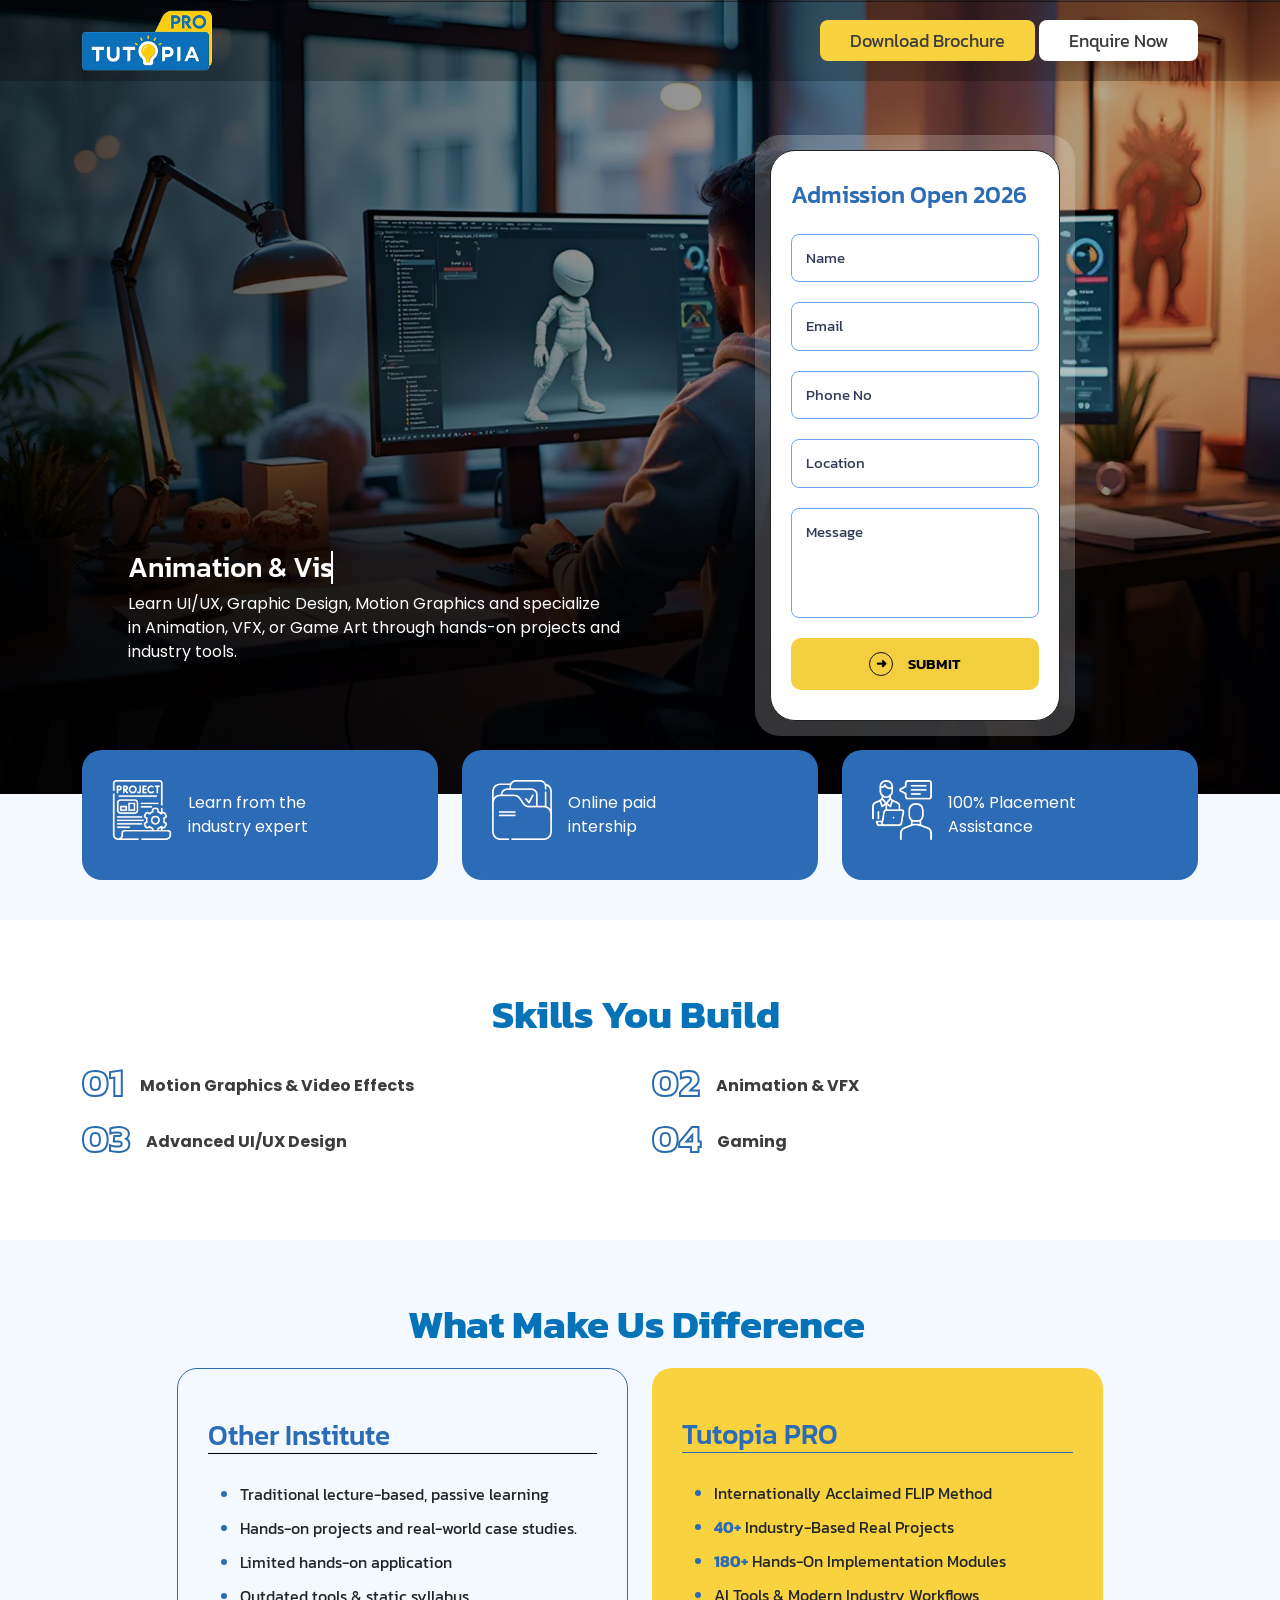
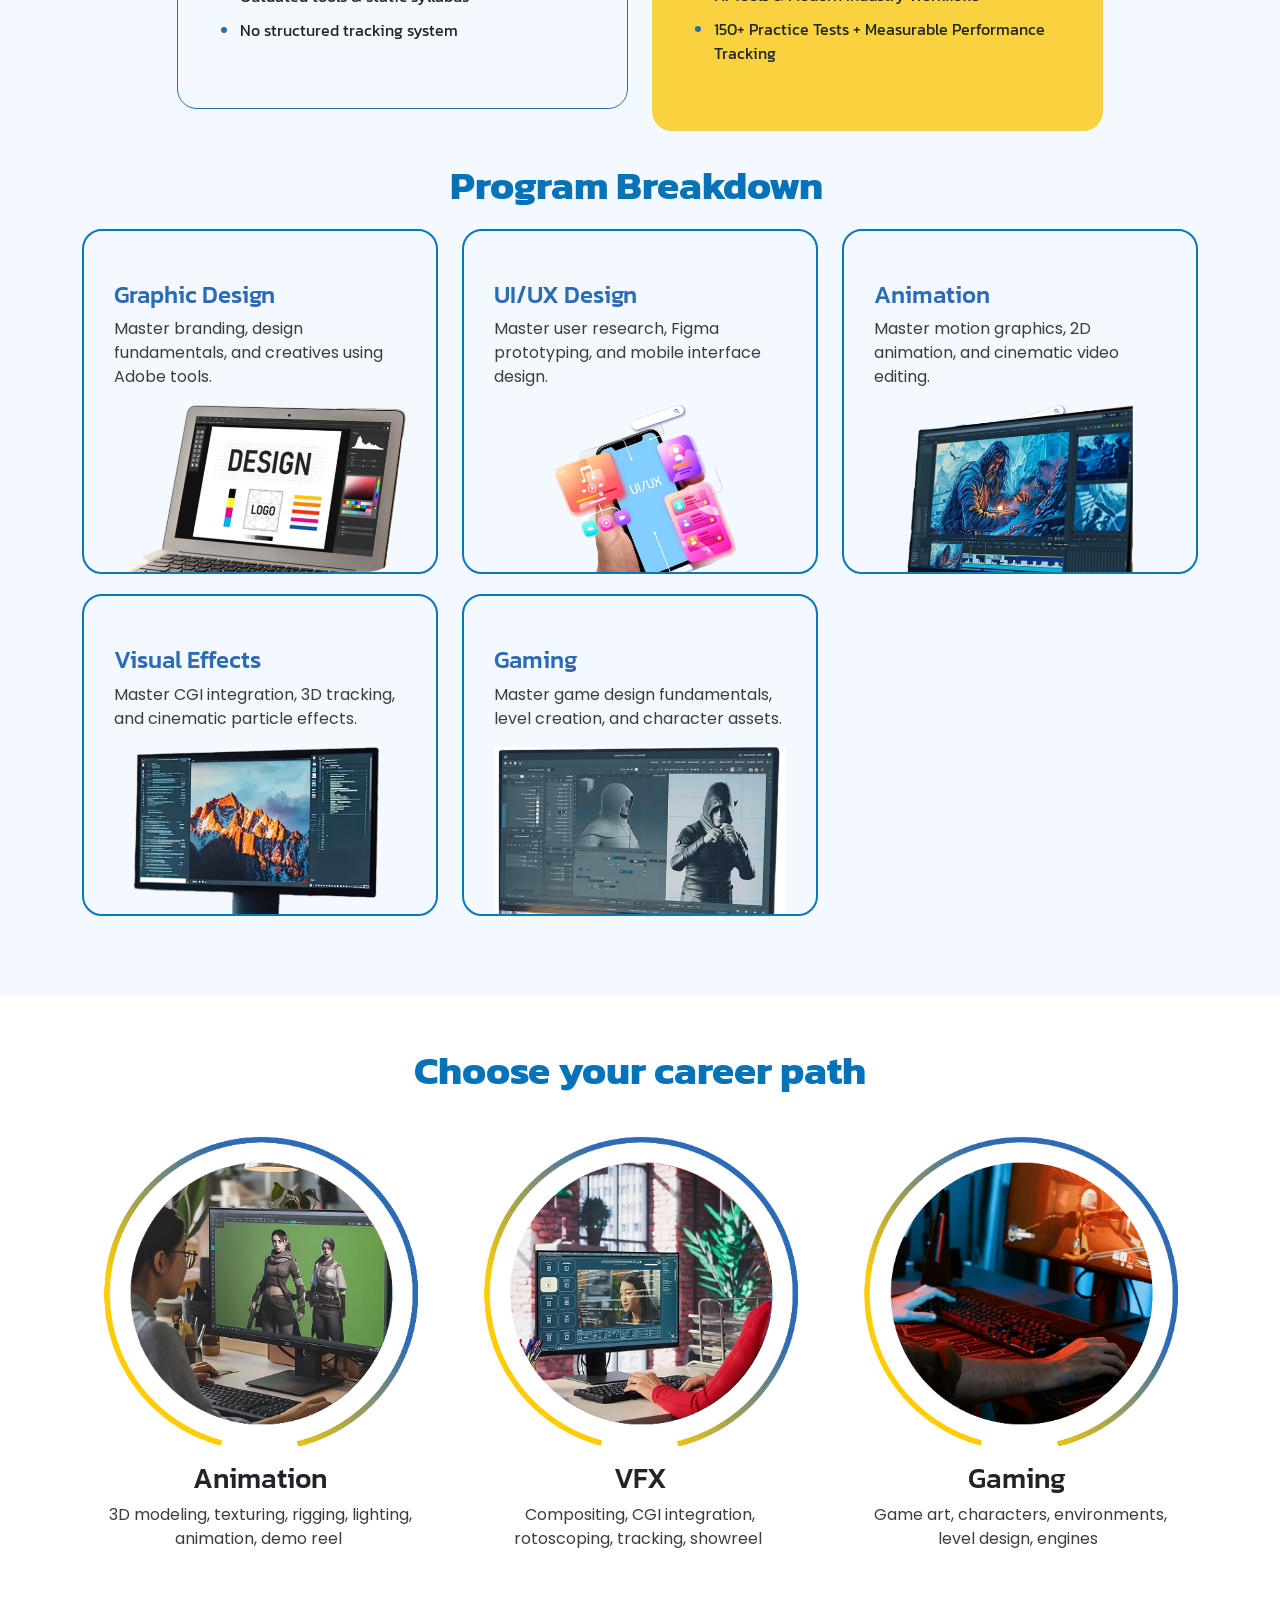
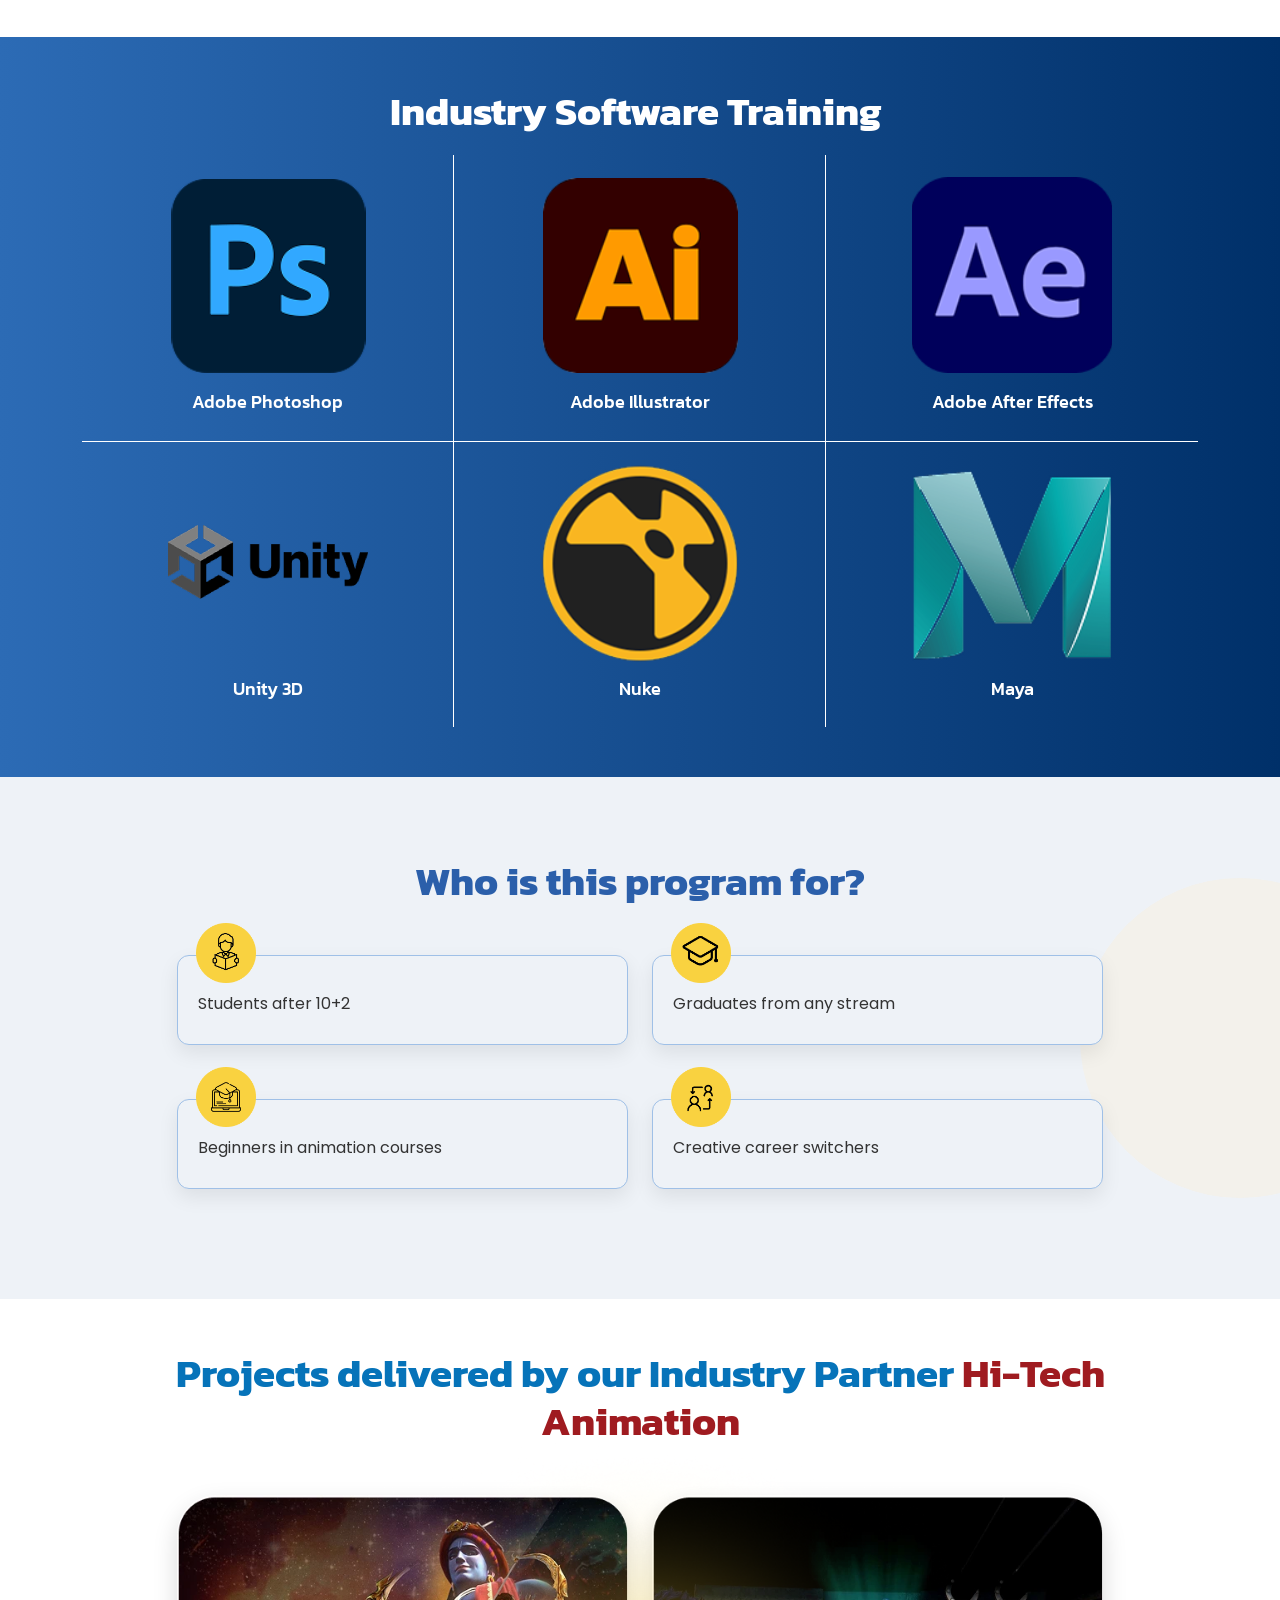
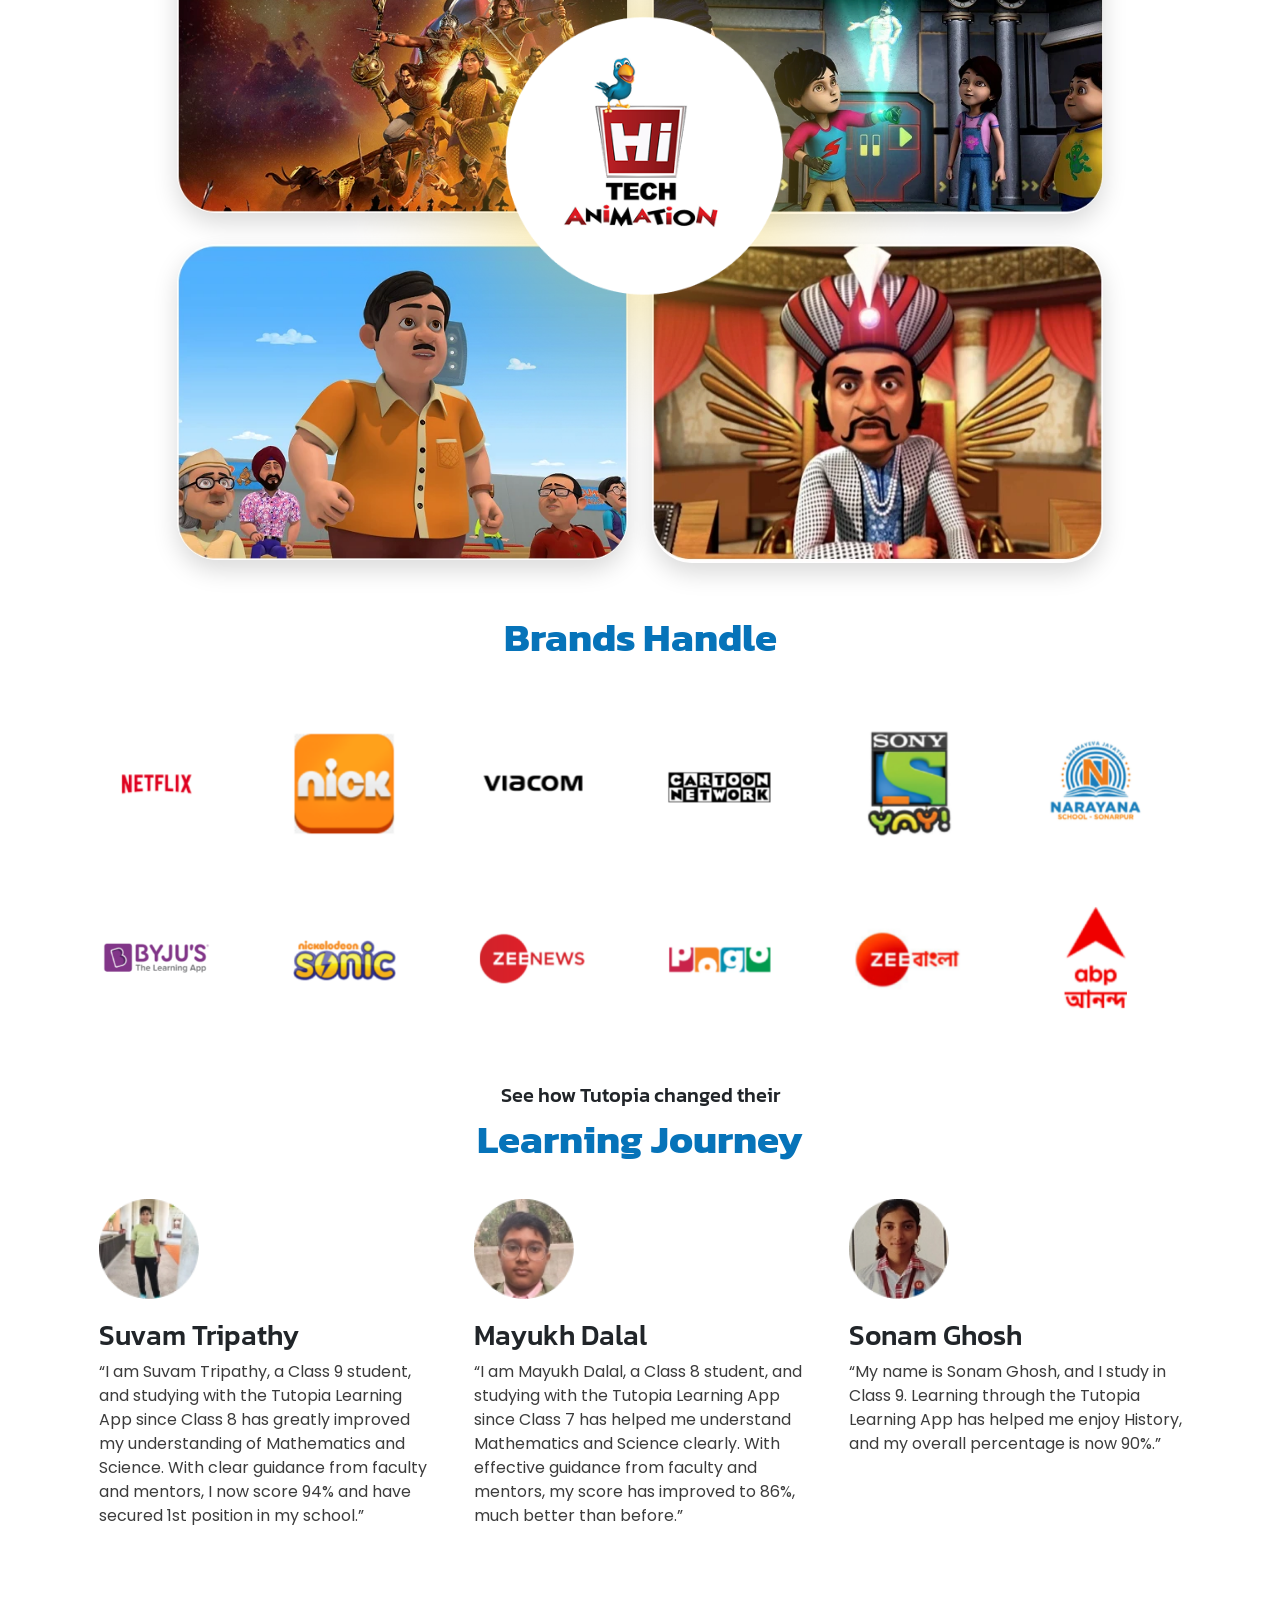
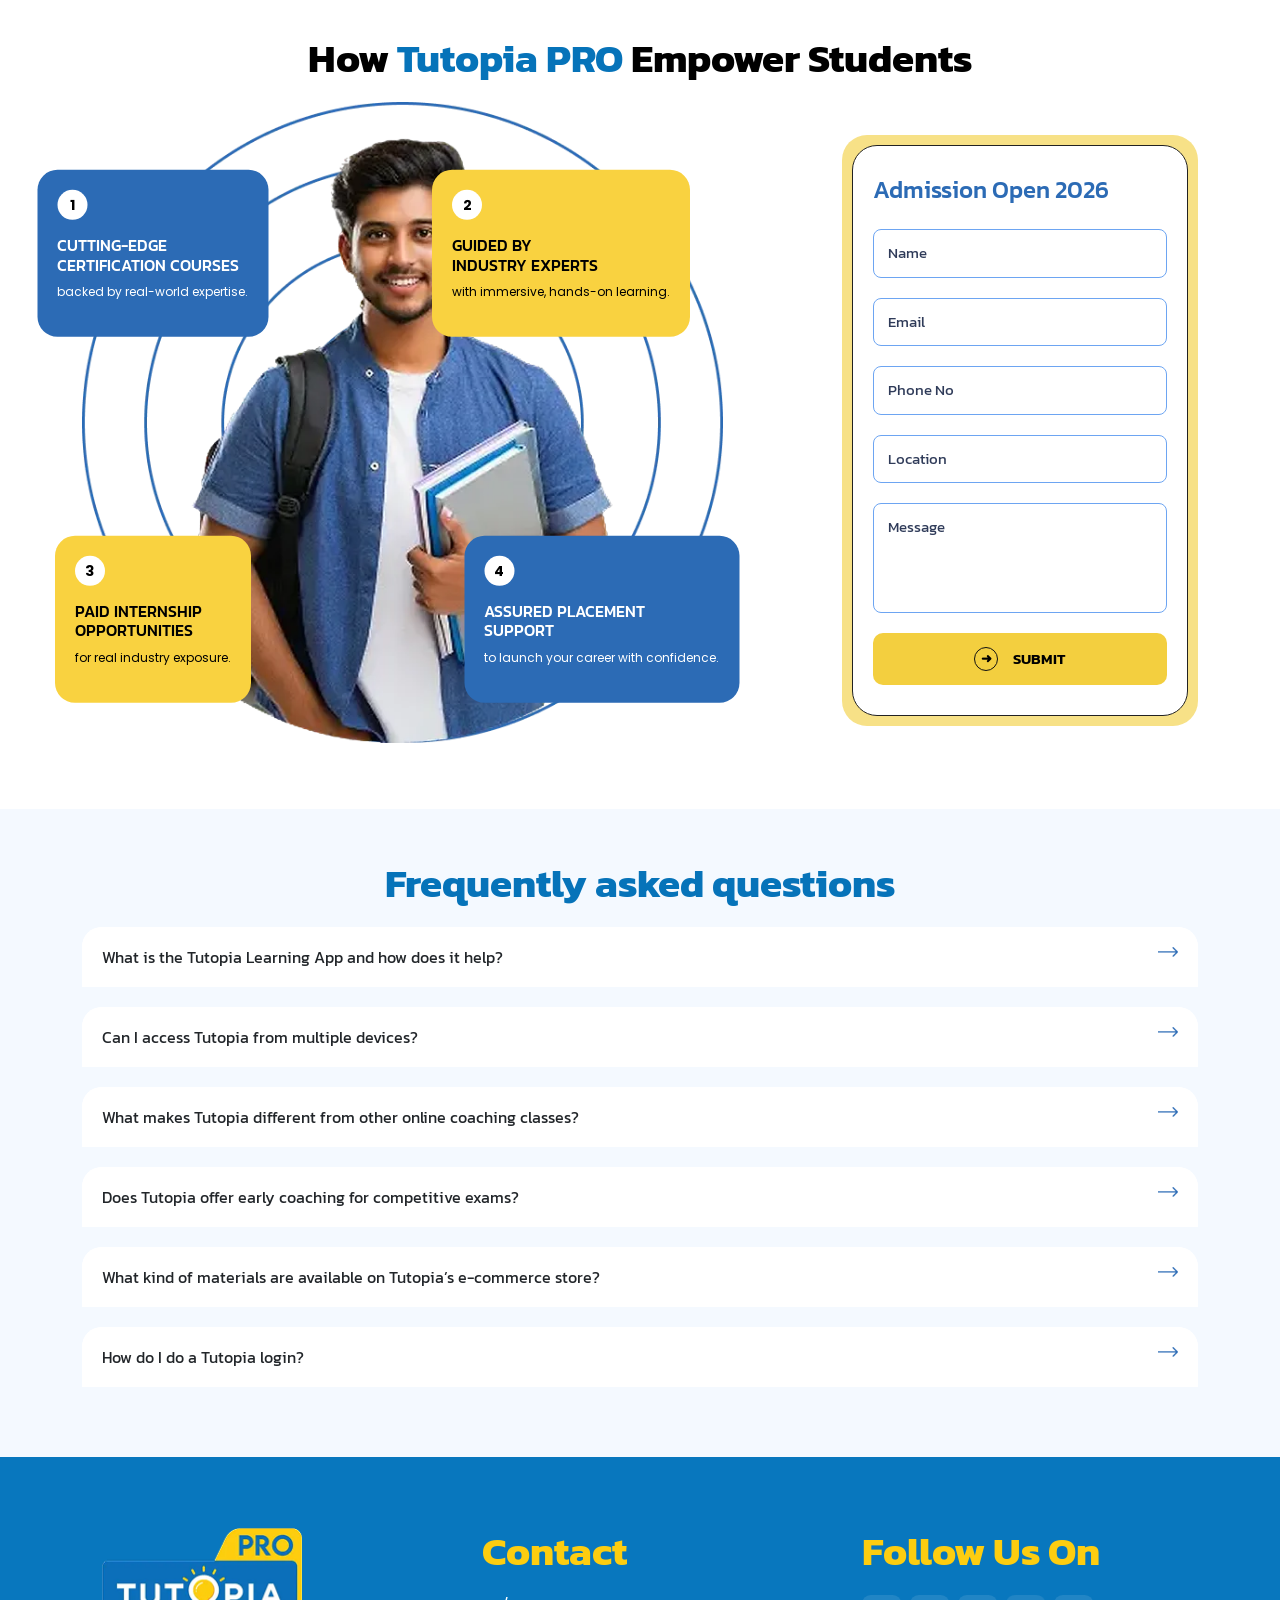
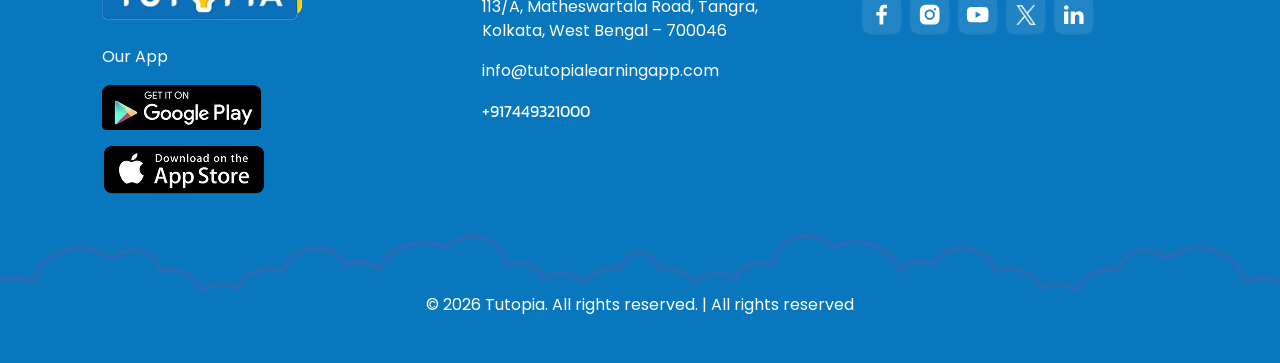
==== index.html @ 407856df "hii" ====
<html>

<head>
  <meta charset="utf-8">
  <meta http-equiv="X-UA-Compatible" content="IE=edge">
  <meta name="viewport" content="width=device-width, minimum-scale=1.0, maximum-scale=1.0, user-scalable=no">
  <title>Tutopia - Appointment LP</title>
  <meta name="description"
    content="TSAT 2026 is for winning scholarships through merit and not luck. It's a merit-based scholarship program for students from Classes 7 to 12.">
  <link rel="stylesheet" type="text/css" href="assets/css/bootstrap.min.css">
  <link rel="stylesheet" type="text/css" href="assets/css/style.css">
  <link rel="icon" type="image/png" href="assets/img/favicon.ico">
  <link rel="stylesheet" type="text/css" href="assets/css/owl.carousel.min.css" />
  <link rel="preconnect" href="https://fonts.googleapis.com">
  <link rel="preconnect" href="https://fonts.gstatic.com" crossorigin>
  <link
    href="https://fonts.googleapis.com/css2?family=Kanit:ital,wght@0,100;0,200;0,300;0,400;0,500;0,600;0,700;0,800;0,900;1,100;1,200;1,300;1,400;1,500;1,600;1,700;1,800;1,900&family=Poppins:ital,wght@0,100;0,200;0,300;0,400;0,500;0,600;0,700;0,800;0,900;1,100;1,200;1,300;1,400;1,500;1,600;1,700;1,800;1,900&display=swap"
    rel="stylesheet">
  <link rel="stylesheet" href="https://unpkg.com/aos@2.3.4/dist/aos.css">
  <script src="https://unpkg.com/aos@2.3.4/dist/aos.js"></script>

</head>

<body>

  <section class="header">
    <div class="container">
      <div class="d-flex justify-content-between align-items-center bn-mob">
        <div class="logo-div">
          <img src="assets/img/logo.png" alt="Tutopia Learning App" width="130px">
        </div>
        <div>
          <button type="button" class="enquire-btn" data-bs-toggle="modal" data-bs-target="#staticBackdrop">
            Download Brochure</button>
          <button type="button" class="enquires-btn" data-bs-toggle="modal" data-bs-target="#staticBackdrop">
            Enquire Now</button>
        </div>
      </div>
    </div>
  </section>

  <!-- <section class="banner">
    <div class="container pt-5">
      <div class="row">
        <div class="col-lg-7 col-md-7 col-12">
          <div class="banner-text" data-aos="fade-right" data-aos-duration="1200">

            <h3 class="smatre">Animation & Visual Art</h3>
            <p class="text-white">
              Learn UI/UX, Graphic Design, Motion Graphics and specialize
              in Animation, VFX, or Game Art through hands-on projects and industry tools. 
            </p>
          </div>
        </div>
        <div class="col-lg-1 col-md-1 col-0"></div>
        <div class="col-lg-4 col-md-4 col-12">
          <div class="form-wrapper">

            <div class="admission-form">
              <h4 style="color: #2C6BB5;" class="mb-4">Admission Open 2026</h4>

              <form class="enquiryForm">
                <input type="text" name="name" placeholder="Name">
                <input type="email" name="email" placeholder="Email">
                <input type="tel" name="phone"  placeholder="Phone No">
                <input type="text" name="location" placeholder="Location">

                <textarea placeholder="Message" name="message"></textarea>

                <button type="submit">
                  <span class="arrow">➜</span>
                  SUBMIT
                </button>
              </form>

            </div>

          </div>

        </div>
      </div>
    </div>
  </section> -->

  <section class="banner">
    <div class="container pt-5">
      <div class="row">
        <div class="col-lg-8 col-md-12 col-12">
          <div class="banner-text" data-aos="fade-right" data-aos-duration="1200">

            <h3 class="smatre">Animation & Visual Art</h3>
            <p class="text-white">
              Learn UI/UX, Graphic Design, Motion Graphics and specialize
              in Animation, VFX, or Game Art through hands-on projects and industry tools. 
            </p>
          </div>
        </div>

      </div>
    </div>
  </section>

  <div class="form">
    <div class="form-wrapper">

      <div class="admission-form">
        <h4 style="color: #2C6BB5;" class="mb-4">Admission Open 2026</h4>

        <form class="enquiryForm">
          <input type="text" name="name" placeholder="Name">
          <input type="email" name="email" placeholder="Email">
          <input type="tel" name="phone" placeholder="Phone No">
          <input type="text" name="location" placeholder="Location">

          <textarea placeholder="Message" name="message"></textarea>

          <button type="submit">
            <span class="arrow">➜</span>
            SUBMIT
          </button>
        </form>

      </div>

    </div>

  </div>

  <section class="apply mb">
    <div class="container">
      <div class="apply-box">
        <div class="row gy-3">

          <div class="col-lg-4 col-md-4 col-12" data-aos="fade-up" data-aos-delay="100">
            <div class="box2">
              <div class="d-flex align-items-center">
                <img src="assets/img/books.png" alt="laptop" width="60px" class="me-3">
                <p class="mb-0">Learn from the
                  <br>
                  industry expert
                </p>
              </div>
            </div>
          </div>
          <div class="col-lg-4 col-md-4 col-12" data-aos="fade-up" data-aos-delay="100">
            <div class="box2">
              <div class="d-flex align-items-center">
                <img src="assets/img/books1.png" alt="laptop" width="60px" class="me-3">
                <p class="mb-0">Online paid
                  <br>
                  intership
                </p>
              </div>
            </div>
          </div>
          <div class="col-lg-4 col-md-4 col-12" data-aos="fade-up" data-aos-delay="100">
            <div class="box2">
              <div class="d-flex align-items-center">
                <img src="assets/img/best-practic.png" alt="laptop" width="60px" class="me-3">
                <p class="mb-0">100% Placement
                  <br>
                  Assistance
                </p>
              </div>
            </div>
          </div>
        </div>
      </div>
    </div>
  </section>

  <section class="mb skill d-lg-block d-none">
    <div class="container">
      <h2 data-aos="fade-up" data-aos-delay="100">Skills You Build </h2>
      <div class="row">
        <div class="col-lg-6 col-md-6 col-12 mx-auto" data-aos="fade-up" data-aos-delay="200">
          <div class="d-flex align-items-center">
            <h3 class="stroke-text me-3">01</h3>
            <p class="mb-0"><b> Motion Graphics & Video Effects</b>
               
            </p>
          </div>
        </div>
        <div class="col-lg-6 col-md-6 col-12 mx-auto" data-aos="fade-up" data-aos-delay="200">
          <div class="d-flex align-items-center">
            <h3 class="stroke-text me-3">02</h3>
            <p class="mb-0"><b>Animation & VFX</b>
            </p>
          </div>
        </div>
        <div class="col-lg-6 col-md-6 col-12 mx-auto" data-aos="fade-up" data-aos-delay="200">
          <div class="d-flex align-items-center">
            <h3 class="stroke-text me-3">03</h3>
            <p class="mb-0"><b>Advanced UI/UX Design </b>
            </p>
          </div>
        </div>
        <div class="col-lg-6 col-md-6 col-12 mx-auto" data-aos="fade-up" data-aos-delay="200">
          <div class="d-flex align-items-center">
            <h3 class="stroke-text me-3">04</h3>
            <p class="mb-0"><b>Gaming</b>
            </p>
          </div>
        </div>
      </div>
    </div>
  </section>

  <section class="mb skill d-lg-none d-block">
    <div class="container">
      <h2 data-aos="fade-up" data-aos-delay="100">Skills You Build </h2>
      <div class="row">
        <div class="col-lg-6 col-md-6 col-6 mx-auto" data-aos="fade-up" data-aos-delay="200">
          <div class="text-center sk">
            <h3 class="stroke-text me-3">01</h3>
            <p class="mb-0"><b> Motion Graphics & Video Effects</b>
               
            </p>
          </div>
        </div>
        <div class="col-lg-6 col-md-6 col-6 mx-auto" data-aos="fade-up" data-aos-delay="200">
          <div class="text-center sk">
            <h3 class="stroke-text me-3">02</h3>
            <p class="mb-0"><b>Animation & VFX</b>
            </p>
          </div>
        </div>
        <div class="col-lg-6 col-md-6 col-6 mx-auto" data-aos="fade-up" data-aos-delay="200">
          <div class="text-center sk">
            <h3 class="stroke-text me-3">03</h3>
            <p class="mb-0"><b>Advanced UI/UX Design </b>
            </p>
          </div>
        </div>
        <div class="col-lg-6 col-md-6 col-6 mx-auto" data-aos="fade-up" data-aos-delay="200">
          <div class="text-center sk">
            <h3 class="stroke-text me-3">04</h3>
            <p class="mb-0"><b>Gaming</b>
            </p>
          </div>
        </div>
      </div>
    </div>
  </section>

  <section class="differ mb">
    <div class="container">
      <h2 data-aos="fade-up" data-aos-delay="300">What Make Us Difference </h2>
      <div class="row">
        <div class="col-lg-1 col-lg-1 col-0"></div>
        <div class="col-lg-5 col-md-5 col-12" data-aos="fade-up" data-aos-delay="300">
          <div class="blu-box">
            <h3>Other Institute</h3>
            <ul class="tra">
              <li>Traditional lecture-based, passive learning</li>
              <li>Hands-on projects and real-world case studies.</li>
              <li>Limited hands-on application</li>
              <li>Outdated tools & static syllabus</li>
              <li>No structured tracking system</li>
            </ul>
          </div>
        </div>
        <div class="col-lg-5 col-md-5 col-12" data-aos="fade-up" data-aos-delay="300">
          <div class="blu-box2">
            <h3>Tutopia PRO</h3>
            <ul class="tra">
              <li>Internationally Acclaimed FLIP Method</li>
              <li><span style="color: #2C6BB5;"><b>40+</b></span> Industry-Based Real Projects</li>
              <li><span style="color: #2C6BB5;"><b>180+</b></span> Hands-On Implementation Modules</li>
              <li>AI Tools & Modern Industry Workflows</li>
              <li>150+ Practice Tests + Measurable
                Performance Tracking</li>
            </ul>
          </div>
        </div>
        <div class="col-lg-1 col-lg-1 col-0"></div>
      </div>
      <h2>Program Breakdown </h2>
      <div class="d-lg-block d-none">
        <div class="row">
          <div class="col-lg-4 col-md-4 col-12">
            <div class="card1">
              <h4>Graphic Design </h4>
              <p>
                Master branding, design
                fundamentals, and creatives
                using Adobe tools.
              </p>
              <img src="assets/img/graphics.webp" alt="graphic design" width="100%">
            </div>
          </div>
          <div class="col-lg-4 col-md-4 col-12">
            <div class="card1">
              <h4>UI/UX Design </h4>
              <p>
                Master user research, Figma
                prototyping, and mobile interface
                design.
              </p>
              <img src="assets/img/uiux.webp" alt="graphic design" width="100%">
            </div>
          </div>
          <div class="col-lg-4 col-md-4 col-12">
            <div class="card1">
              <h4>Animation </h4>
              <p>
                Master motion graphics,
                2D animation, and cinematic
                video editing.
              </p>
              <img src="assets/img/animation.webp" alt="graphic design" width="100%">
            </div>
          </div>
          <div class="col-lg-4 col-md-4 col-12">
            <div class="card1">
              <h4>Visual Effects</h4>
              <p>
                Master CGI integration, 3D tracking,
                and cinematic particle effects.
              </p>
              <img src="assets/img/vfx.webp" alt="graphic design" width="100%">
            </div>
          </div>
          <div class="col-lg-4 col-md-4 col-12">
            <div class="card1">
              <h4>Gaming</h4>
              <p>
                Master game design fundamentals,
                level creation, and character assets.
              </p>
              <img src="assets/img/gaming.webp" alt="graphic design" width="100%">
            </div>
          </div>
        </div>
      </div>
      <div class="owl-carousel owl-theme owl-banner d-lg-none d-block" data-owl-carousel='{
        "margin": 10,
        "nav":false,
        "dots":true,
        "loop":true,
        "autoplay":true,
        "autoplayTimeout":4000,
        "smartSpeed":1050,
        "responsive":{"0":{"items":1}, "600":{"items":2},"1000":{"items":3}}
    }'>
        <div class="item">
          <div class="card1">
            <h4>Graphic Design </h4>
            <p>
              Master branding, design
              fundamentals, and creatives
              using Adobe tools.
            </p>
            <img src="assets/img/1.webp" alt="graphic design" width="100%">
          </div>
        </div>

        <div class="item">
          <div class="card1">
            <h4>UI/UX Design </h4>
            <p>
              Master user research, Figma
              prototyping, and mobile interface
              design.
            </p>
            <img src="assets/img/2.webp" alt="graphic design" width="100%">
          </div>
        </div>
        <div class="item">
          <div class="card1">
            <h4>Animation </h4>
            <p>
              Master motion graphics,
              2D animation, and cinematic
              video editing.
            </p>
            <img src="assets/img/3.webp" alt="graphic design" width="100%">
          </div>
        </div>

        <div class="item">
          <div class="card1">
            <h4>Visual Effects</h4>
            <p>
              Master CGI integration, 3D tracking,
              and cinematic particle effects.
            </p>
            <img src="assets/img/4.webp" alt="graphic design" width="100%">
          </div>
        </div>

        <div class="item">
          <div class="card1">
            <h4>Gaming</h4>
            <p>
              Master game design fundamentals,
              level creation, and character assets.
            </p>
            <img src="assets/img/5.webp" alt="graphic design" width="100%">
          </div>
        </div>
      </div>
    </div>
  </section>

  <section class="choose mb" data-aos="fade-up" data-aos-delay="400">
    <div class="container">
      <h2>Choose your career path</h2>
      <div class="row">
        <div class="col-lg-4 col-md-4 col-12">
          <div class="choose-box">
            <img src="assets/img/industry-partner1.webp" alt="graphic design" width="100%" class="mb-3">
            <h3>Animation</h3>
            <p>
              3D modeling, texturing, rigging,
              lighting, animation, demo reel 
            </p>
          </div>
        </div>
        <div class="col-lg-4 col-md-4 col-12">
          <div class="choose-box">
            <img src="assets/img/industry-partner2.webp" alt="graphic design" width="100%" class="mb-3">
            <h3>VFX</h3>
            <p>
              Compositing, CGI integration,
              rotoscoping, tracking, showreel 
            </p>
          </div>
        </div>
        <div class="col-lg-4 col-md-4 col-12">
          <div class="choose-box">
            <img src="assets/img/industry-partner3.webp" alt="graphic design" width="100%" class="mb-3">
            <h3>Gaming </h3>
            <p>
              Game art, characters, environments,
              level design, engines 
            </p>
          </div>
        </div>
      </div>
    </div>
  </section>

  <section class="software" data-aos="fade-up" data-aos-delay="500">
    <div class="container">
      <h2 class="text-white">
        Industry Software Training 
      </h2>
      <div class="row g-0">
        <div class="col-lg-4 col-md-4 col-4">
          <div class="software-img">
            <img src="assets/img/photo.webp" alt="software" class="img-fluid">
            <h5 class="mt-3">Adobe Photoshop</h5>
          </div>
        </div>
        <div class="col-lg-4 col-md-4 col-4">
          <div class="software-img">
            <img src="assets/img/ai.webp" alt="software" class="img-fluid">
            <h5 class="mt-3">Adobe Illustrator</h5>
          </div>
        </div>
        <div class="col-lg-4 col-md-4 col-4">
          <div class="software-img">
            <img src="assets/img/ae.webp" alt="software" class="img-fluid">
            <h5 class="mt-3">Adobe After Effects</h5>
          </div>
        </div>
        <div class="col-lg-4 col-md-4 col-4">
          <div class="software-img">
            <img src="assets/img/unity.webp" alt="software" class="img-fluid">
            <h5 class="mt-3">Unity 3D</h5>
          </div>
        </div>
        <div class="col-lg-4 col-md-4 col-4">
          <div class="software-img">
            <img src="assets/img/nuke.webp" alt="software" class="img-fluid">
            <h5 class="mt-3">Nuke</h5>
          </div>
        </div>
        <div class="col-lg-4 col-md-4 col-4">
          <div class="software-img">
            <img src="assets/img/maya.webp" alt="software" class="img-fluid">
            <h5 class="mt-3">Maya</h5>
          </div>
        </div>
      </div>
    </div>
  </section>

  <section class="program-for mb" data-aos="fade-up" data-aos-delay="400">
    <div class="container">
      <h2 class="section-title">Who is this program for?</h2>

      <div class="row g-4 justify-content-center">

        <div class="col-lg-5 col-md-6">
          <div class="program-card">
            <div class="icon-box">
              <img src="assets/img/logo-1.png" alt="">
            </div>
            <p>Students after 10+2</p>
          </div>
        </div>

        <div class="col-lg-5 col-md-6">
          <div class="program-card">
            <div class="icon-box">
              <img src="assets/img/logo-2.png" alt="">
            </div>
            <p>Graduates from any stream</p>
          </div>
        </div>

        <div class="col-lg-5 col-md-6">
          <div class="program-card">
            <div class="icon-box">
              <img src="assets/img/logo-3.png" alt="">
            </div>
            <p>Beginners in animation courses</p>
          </div>
        </div>

        <div class="col-lg-5 col-md-6">
          <div class="program-card">
            <div class="icon-box">
              <img src="assets/img/logo-4.png" alt="">
            </div>
            <p>Creative career switchers</p>
          </div>
        </div>

      </div>
    </div>
  </section>

  <section class="project mb" data-aos="fade-up" data-aos-delay="400">
    <div class="container">
      <h2 class="text-center">Projects delivered by our Industry Partner <span style="color:9F1B20;">Hi-Tech
          Animation</span></h2>
      <div class="row">
        <div class="col-lg-1 col-md-1"></div>
        <div class="col-lg-5 col-md-5 col-6">
          <div class="project-box">
            <img src="assets/img/ramayana.webp" alt="hi-tech animation" class="img-fluid">
          </div>
        </div>
        <div class="col-lg-5 col-md-5 col-6">
          <div class="project-box">
            <img src="assets/img/superman.webp" alt="hi-tech animation" class="img-fluid">
          </div>
        </div>
      </div>
      <div class="row">
        <div class="col-lg-1 col-md-1"></div>
        <div class="col-lg-5 col-md-5 col-6">
          <div class="project-box">
            <img src="assets/img/gattu.webp" alt="hi-tech animation" class="img-fluid">
          </div>
        </div>
        <div class="col-lg-5 col-md-5 col-6">
          <div class="project-box">
            <img src="assets/img/raja.webp" alt="hi-tech animation" class="img-fluid">
          </div>
        </div>
      </div>
      <div class="hitect">
        <img src="assets/img/hitech.png" alt="hi-tech animation" class="img-fluid">
      </div>
    </div>
    </div>
    </div>
  </section>

  <section class="brands mb">
    <div class="container">
      <h2 class="text-center mb-5">Brands Handle</h2>

      <!-- Row 1 -->
      <div class="brands-top owl-carousel owl-theme owl-banner" data-owl-carousel='{
        "margin": 10,
        "nav":false,
        "dots":true,
        "loop":true,
        "autoplay":true,
        "autoplayTimeout":4000,
        "smartSpeed":1050,
        "responsive":{"0":{"items":3}, "600":{"items":2},"1000":{"items":6}}
    }'>

        <div class="item"><img src="assets/img/netflix.png" alt=""></div>
        <div class="item"><img src="assets/img/nick.webp" alt=""></div>
        <div class="item"><img src="assets/img/vaicom.png" alt=""></div>
        <div class="item"><img src="assets/img/cn.webp" alt=""></div>
        <div class="item"><img src="assets/img/sony-yay1.webp" alt=""></div>
        <div class="item"><img src="assets/img/narayana.webp" alt=""></div>
      </div>

      <!-- Row 2 -->
      <div class="brands-bottom mt-4 owl-carousel owl-theme owl-banner" data-owl-carousel='{
        "margin": 10,
        "nav":false,
        "dots":true,
        "loop":true,
        "autoplay":true,
        "autoplayTimeout":4000,
        "smartSpeed":1050,
        "responsive":{"0":{"items":3}, "600":{"items":2},"1000":{"items":6}}
    }'>

        <div class="item"><img src="assets/img/Byjus-Logo1.png" alt=""></div>
        <div class="item"><img src="assets/img/sonic.webp" alt=""></div>
        <div class="item"><img src="assets/img/zee news.webp" alt=""></div>
        <div class="item"><img src="assets/img/pogo.webp" alt=""></div>
        <div class="item"><img src="assets/img/zee-bangla1.webp" alt=""></div>
        <div class="item"><img src="assets/img/abp.webp" alt=""></div>
      </div>
    </div>
  </section>


  <section class="testimonial mb">
    <div class="container">
      <div class="text-center">
        <h5>See how Tutopia changed their</h5>
        <h2 style="text-align:center;">
          Learning Journey</h2>
      </div>
      <div class="owl-carousel owl-theme owl-banner" data-owl-carousel='{
        "margin": 10,
        "nav":false,
        "dots":true,
        "loop":true,
        "autoplay":true,
        "autoplayTimeout":4000,
        "smartSpeed":1050,
        "responsive":{"0":{"items":1}, "600":{"items":2},"1000":{"items":3}}
    }'>
        <div class="item">
          <div class="testi_box p-3">
            <!-- Comma Image on Top -->
            <div class="text-start mb-2">
              <img src="assets/img/Suvam-Tripathy.webp" alt="tithi" height="100px">
              <h3>Suvam Tripathy</h3>

              <p>
                “I am Suvam Tripathy, a Class 9 student, and studying with the Tutopia Learning App since
                Class 8 has greatly improved my understanding of Mathematics and Science. With clear
                guidance from faculty and mentors, I now score 94% and have secured 1st position in my
                school.”
              </p>
            </div>
          </div>
        </div>

        <div class="item">
          <div class="testi_box p-3">
            <!-- Comma Image on Top -->
            <div class="text-start mb-2">
              <img src="assets/img/Mayukh-Dalal.webp" alt="tithi" height="100px">
              <h3>Mayukh Dalal</h3>
              <p>
                “I am Mayukh Dalal, a Class 8 student, and studying with the Tutopia Learning App since
                Class 7 has helped me understand Mathematics and Science clearly. With effective
                guidance from faculty and mentors, my score has improved to 86%, much better than
                before.”
              </p>
            </div>
          </div>
        </div>
        <div class="item">
          <div class="testi_box p-3">
            <!-- Comma Image on Top -->
            <div class="text-start mb-2">
              <img src="assets/img/Sonam-Ghosh.webp" alt="tithi" height="100px">
              <h3>Sonam Ghosh</h3>
              <p>
                “My name is Sonam Ghosh, and I study in Class 9. Learning through the Tutopia Learning
                App has helped me enjoy History, and my overall percentage is now 90%.”
              </p>
            </div>
          </div>
        </div>

        <div class="item">
          <div class="testi_box p-3">
            <!-- Comma Image on Top -->
            <div class="text-start mb-2">
              <img src="assets/img/Aliviya-Barman.webp" alt="tithi" height="100px">
              <h3>Aliviya Barman</h3>
              <p>
                “I am Aliviya Barman, a Class IX student of the Tutopia Learning App, and I have seen
                remarkable improvement in my academic performance. Video-based learning, along with
                smart notes and mock tests, has helped me understand concepts clearly and study more
                effectively.”
              </p>
            </div>
          </div>
        </div>

        <div class="item">
          <div class="testi_box p-3">
            <!-- Comma Image on Top -->
            <div class="text-start mb-2">
              <img src="assets/img/Mon-Sarkar.webp" alt="tithi" height="100px">
              <h3>Mon Sarkar</h3>
              <p>
                “I am Mon Sarkar, a Class 8 student studying with the Tutopia Learning App since Class 8.
                The teachers clear all my doubts clearly, and my results have improved to 80%,
                benefiting me greatly.”
              </p>
            </div>
          </div>
        </div>

        <div class="item">
          <div class="testi_box p-3">
            <!-- Comma Image on Top -->
            <div class="text-start mb-2">
              <img src="assets/img/Anisha-Parvin.webp" alt="tithi" height="100px">
              <h3>Anisha Parvin</h3>
              <p>
                “I am Anisha Parvin, a Class 8 student. Tutopia Learning App has improved my
                understanding of Bengali and Math, helping me increase my scores from 62–63% to 70–75%.”
              </p>
            </div>
          </div>
        </div>

        <div class="item">
          <div class="testi_box p-3">
            <!-- Comma Image on Top -->
            <div class="text-start mb-2">
              <img src="assets/img/Nafuja-Akter.webp" alt="tithi" height="100px">
              <h3>Nafuja Akter</h3>
              <p>
                “I am Nafuja Akter, after 6 months on Tutopia, subjects like Philosophy, once difficult
                for me, have become much easier thanks to the guidance of all the teachers and the app’s
                comprehensive learning approach.”
              </p>
            </div>
          </div>
        </div>

        <div class="item">
          <div class="testi_box p-3">
            <!-- Comma Image on Top -->
            <div class="text-start mb-2">
              <img src="assets/img/Debapriya-Das.webp" alt="tithi" height="100px">
              <h3>Debapriya Das</h3>
              <p>
                “I am Debapriya Das, a Class 9 student studying with the Tutopia app since Class 8. With
                proper doubt-solving and strong mentor guidance, my results have improved significantly
                to around 90%.”
              </p>
            </div>
          </div>
        </div>

        <div class="item">
          <div class="testi_box p-3">
            <!-- Comma Image on Top -->
            <div class="text-start mb-2">
              <img src="assets/img/Srijit-Halder.webp" alt="tithi" height="100px">
              <h3>Srijit Halder</h3>
              <p>
                “I am Srijit Halder, a Class 8 student studying with the Tutopia Learning App since
                March. With clear doubt-solving support from teachers, my performance has improved to
                over 85%.”
              </p>
            </div>
          </div>
        </div>

        <div class="item">
          <div class="testi_box p-3">
            <!-- Comma Image on Top -->
            <div class="text-start mb-2">
              <img src="assets/img/Sumanta-Kisku.webp" alt="tithi" height="100px">
              <h3>Sumanta Kisku</h3>
              <p>
                “I am Sumanta Kisku, a Class 10 student, and Tutopia has helped me greatly through
                engaging video and live classes. With excellent guidance from dedicated teachers,
                especially in Geography, my understanding and performance have improved significantly.”
              </p>
            </div>
          </div>
        </div>


      </div>
  </section>


  <section class="pro mb" data-aos="fade-up" data-aos-delay="400">
    <div class="container">
      <h2><span style="color: #000;">How</span> Tutopia PRO <span style="color: #000;">Empower Students</span></h2>
      <div class="row align-items-center">
        <div class="col-lg-7 col-md-6 col-12">
          <div class="pro-box">
            <img src="assets/img/empower-students.webp" alt="" class="img-fluid">
            <div class="row gy-3">
              <div class="col-lg-6 col-md-6 col-6">
                <div class="pro-text1">
                  <p class="one"><b>1</b></p>
                  <h6>CUTTING-EDGE <br>
                    CERTIFICATION COURSES</h6>
                  <p class="text-white" style="font-size:12px;">backed by real-world expertise.</p>
                </div>
              </div>
              <div class="col-lg-6 col-md-6 col-6">
                <div class="pro-text2">
                  <p class="one"><b>2</b></p>
                  <h6 style="color:#000;">GUIDED BY <br>
                    INDUSTRY EXPERTS
                  </h6>
                  <p class="text-black" style="font-size:12px;">with immersive, hands-on learning.</p>
                </div>
              </div>
              <div class="col-lg-6 col-md-6 col-6">
                <div class="pro-text3">
                  <p class="one"><b>3</b></p>
                  <h6 style="color:#000;">PAID INTERNSHIP<br>
                    OPPORTUNITIES

                  </h6>
                  <p class="text-black" style="font-size:12px;">for real industry exposure.</p>
                </div>
              </div>
              <div class="col-lg-6 col-md-6 col-6">
                <div class="pro-text4">
                  <p class="one"><b>4</b></p>
                  <h6 style="color:#fff;">ASSURED PLACEMENT<br>
                    SUPPORT</h6>
                  <p class="text-white" style="font-size:12px;">to launch your career with confidence.</p>
                </div>
              </div>
            </div>
          </div>
        </div>
        <div class="col-lg-1 col-md-1 col-1"></div>
        <div class="col-lg-4 col-md-4 col-12">
          <div class="form-wrappers">

            <div class="admission-form">
              <h4 style="color: #2C6BB5;" class="mb-4">Admission Open 2026</h4>

              <form class="enquiryForm">
                <input type="text" name="name" placeholder="Name">
                <input type="email" name="email" placeholder="Email">
                <input type="tel" name="phone" placeholder="Phone No">
                <input type="text" name="location" placeholder="Location">

                <textarea placeholder="Message" name="message"></textarea>

                <button type="submit">
                  <span class="arrow">➜</span>
                  SUBMIT
                </button>
              </form>

            </div>

          </div>
        </div>
      </div>
    </div>
  </section>

  <section class="faq">
    <div class="container">
      <div class="row align-items-center">
        <div class="col-lg-12 col-md-12 col-12">
          <h2>Frequently asked questions</h2>
          <div class="accordion accordion-flush" id="accordionFlushExample">
            <div class="accordion-item">
              <h2 class="accordion-header">
                <button class="accordion-button collapsed" type="button" data-bs-toggle="collapse"
                  data-bs-target="#flush-collapseOne" aria-expanded="false" aria-controls="flush-collapseOne">
                  What is the Tutopia Learning App and how does it help?</button>
              </h2>
              <div id="flush-collapseOne" class="accordion-collapse collapse" data-bs-parent="#accordionFlushExample">
                <div class="accordion-body">The Tutopia Learning App is a comprehensive EdTech platform designed for
                  students in Bengal.
                  It offers video lessons, mock tests, smart notes, and live classes, all aligned with the
                  West Bengal Board, CBSE, and ICSE curricula.


                </div>
              </div>
            </div>
            <div class="accordion-item">
              <h2 class="accordion-header">
                <button class="accordion-button collapsed" type="button" data-bs-toggle="collapse"
                  data-bs-target="#flush-collapseTwo" aria-expanded="false" aria-controls="flush-collapseTwo">
                  Can I access Tutopia from multiple devices?</button>
              </h2>
              <div id="flush-collapseTwo" class="accordion-collapse collapse" data-bs-parent="#accordionFlushExample">
                <div class="accordion-body">No, a user can log in to the Tutopia App on only one Android or iOS device
                  at a time.
                  <br />

                  Any new login will automatically log out the previously logged-in Android or iOS device.
                  <br />


                  However, if the customer has purchased a TV Box, the app can be used simultaneously on one
                  mobile device and the TV Box.
                </div>
              </div>
            </div>
            <div class="accordion-item">
              <h2 class="accordion-header">
                <button class="accordion-button collapsed" type="button" data-bs-toggle="collapse"
                  data-bs-target="#flush-collapseThree" aria-expanded="false" aria-controls="flush-collapseThree">
                  What makes Tutopia different from other online coaching classes?</button>
              </h2>
              <div id="flush-collapseThree" class="accordion-collapse collapse" data-bs-parent="#accordionFlushExample">
                <div class="accordion-body">Tutopia stands out because it offers a comprehensive, curriculum-aligned
                  learning experience
                  with video lessons, live classes, smart notes, and daily mock tests. Its content is tailored
                  for students in Bengal, and it allows flexible learning with class recordings, ensuring
                  students can revise and learn at their own pace. Additionally, the platform emphasizes
                  practical understanding, confidence-building, and continuous assessment, making learning
                  more effective than traditional online classes.

                </div>
              </div>
            </div>
            <div class="accordion-item">
              <h2 class="accordion-header">
                <button class="accordion-button collapsed" type="button" data-bs-toggle="collapse"
                  data-bs-target="#flush-collapseFour" aria-expanded="false" aria-controls="flush-collapseFour">
                  Does Tutopia offer early coaching for competitive exams?</button>
              </h2>
              <div id="flush-collapseFour" class="accordion-collapse collapse" data-bs-parent="#accordionFlushExample">
                <div class="accordion-body">Yes, Tutopia offers early coaching for competitive exams. The platform helps
                  students build a
                  strong foundation, develop key skills, and gain confidence well before the actual exams,
                  ensuring they are fully prepared for future challenges.

                </div>
              </div>
            </div>
            <div class="accordion-item">
              <h2 class="accordion-header">
                <button class="accordion-button collapsed" type="button" data-bs-toggle="collapse"
                  data-bs-target="#flush-collapseFive" aria-expanded="false" aria-controls="flush-collapseFive">
                  What kind of materials are available on Tutopia’s e-commerce store?</button>
              </h2>
              <div id="flush-collapseFive" class="accordion-collapse collapse" data-bs-parent="#accordionFlushExample">
                <div class="accordion-body">Tutopia’s e-commerce store offers a variety of learning resources, including
                  the Video App,
                  Smart Books, TV Box, and Mock Test Books, all designed to support students’ academic and
                  competitive exam preparation.

                </div>
              </div>
            </div>

            <div class="accordion-item">
              <h2 class="accordion-header">
                <button class="accordion-button collapsed" type="button" data-bs-toggle="collapse"
                  data-bs-target="#flush-collapseSix" aria-expanded="false" aria-controls="flush-collapseSix">
                  How do I do a Tutopia login?</button>
              </h2>
              <div id="flush-collapseSix" class="accordion-collapse collapse" data-bs-parent="#accordionFlushExample">
                <div class="accordion-body">To log in to the Tutopia App, please download the app from the Google Play
                  Store or Apple
                  App Store.
                  <br />

                  Once downloaded, user must register to gain login access.
                  <br />

                  After registration, customers can log in using their mobile number and password or via OTP
                  verification to access the Tutopia App.

                </div>
              </div>
            </div>
          </div>
        </div>


      </div>

    </div>
  </section>

  <section class="footer">
    <div class="container">
      <div class="row">
        <div class="col-lg-4 col-md-4 col-12">
          <div class="footer-tetx">
            <img src="assets/img/logo.png" alt="tutopia learning app" width="200px" class="mb-4">

            <p class="text-white">
              Our App
            </p>
            <div class="app-img mb-3">
              <img src="assets/img/play-store.webp" alt="">
            </div>
            <div class="app-img">
              <img src="assets/img/app-store.webp" alt="">
            </div>

          </div>
        </div>

        <div class="col-lg-4 col-md-4 col-12">
          <div class="footer-tetx">
            <h2 style="color:#FDCD10; text-align:left;">Contact</h2>
            <p class="text-white">
              113/A, Matheswartala Road, Tangra,
              Kolkata, West Bengal – 700046
            </p>
            <a href="mailto:info@tutopialearningapp.com">
              <p class="text-white">
                info@tutopialearningapp.com
              </p>
            </a>
            <a href="tel:+917449321000" class="text-white">
              +917449321000</a>
          </div>
        </div>
        <div class="col-lg-4 col-md-4 col-12">
          <div class="footer-tetx">
            <h2 style="color:#FDCD10; text-align:left;">Follow Us On</h2>
            <div class="d-flex">
              <a href="https://www.facebook.com/tutopialearningapp/" target="_blank"><img src="assets/img/Facebook.svg"
                  alt="" class="me-2 facebook"></a>
              <a href="https://www.instagram.com/tutopialearningapp?igsh=MWhpaDl4OHFhMnk5dg%3D%3D" target="_blank"><img
                  src="assets/img/Instagram.svg" alt="" class="me-2 facebook"></a>
              <a href="https://www.youtube.com/@TutopiaLearningApp" target="_blank"><img src="assets/img/YouTube.svg"
                  alt="" class="me-2 facebook"></a>
              <a href="https://x.com/tutopia_app/" target="_blank"><img src="assets/img/Twitter.webp" alt=""
                  class="me-2 facebook"></a>
              <a href="https://www.linkedin.com/company/tutopialearningapp/" target="_blank"><img
                  src="assets/img/LinkedIn.svg" alt="" class="me-2 facebook"></a>
            </div>
          </div>
        </div>
      </div>
    </div>
    <div class="f-ing">
      <img src="assets/img/cloud.png" alt="cloud" width="100%">
    </div>
    <div class="text-center px-1">
      <p class="text-white">© 2026 Tutopia. All rights reserved. | All rights reserved</p>
    </div>
  </section>

  <!-- Button trigger modal -->


  <!-- Modal -->
  <div class="modal fade" id="staticBackdrop" data-bs-backdrop="static" data-bs-keyboard="false" tabindex="-1"
    aria-labelledby="staticBackdropLabel" aria-hidden="true">
    <div class="modal-dialog">

      <div class="modal-body">
        <button type="button" class="btn-close" data-bs-dismiss="modal" aria-label="Close"></button>
        <div class="form-wrappers">

          <div class="admission-form">
            <h4 style="color: #2C6BB5;" class="mb-4">Admission Open 2026</h4>

            <form class="enquiryForm">
              <input type="text" name="name" placeholder="Name">
              <input type="email" name="email" placeholder="Email">
              <input type="tel" name="phone" placeholder="Phone No">
              <input type="text" name="location" placeholder="Location">

              <textarea placeholder="Message" name="message"></textarea>

              <button type="submit">
                <span class="arrow">➜</span>
                SUBMIT
              </button>
            </form>

          </div>

        </div>

      </div>


    </div>
  </div>


  <script>
    window.addEventListener("scroll", function () {
      const header = document.querySelector(".header");

      if (window.scrollY > 100) {
        header.classList.add("scrolled");
      } else {
        header.classList.remove("scrolled");
      }
    });
  </script>

  <script>
    AOS.init({
      duration: 1000,
      once: true,
    });
  </script>




  <script src="https://cdn.jsdelivr.net/npm/bootstrap@5.2.2/dist/js/bootstrap.bundle.min.js"></script>
  <script src="https://code.jquery.com/jquery-3.6.0.min.js"></script>
  <script src="https://ajax.googleapis.com/ajax/libs/jquery/3.6.0/jquery.min.js"></script>
  <script src="assets/js/owl.carousel.min.js"></script>
  <script src="assets/js/main.js"></script>
  <script src="assets/js/api.js"></script>

</body>

</html>
---- assets/css/style.css ----
@font-face {
  font-family: Gill Sans Bold;
  src: url(../Gill\ Sans\ Bold.otf);
}

* {
  padding: 0;
  margin: 0;
  box-sizing: border-box !important;
}

body {
  background-color: #fff;
  font-family: "Kanit", sans-serif;
  
}

section {
  scroll-margin-top: 80px;
  /* header height ke equal */
}

p {
  color: #3C3C3C;
  font-family: "Poppins", sans-serif;
  font-weight: 400;
}

a {
  text-decoration: none;
}

.smatre {
  color: #fff;
}

.facebook {
  width: 40px;
}

.enquire-btn {
  background: #F9D240;
  color: #3D3D3D;
  font-size: 18px;
  font-weight: 400;
  padding: 7px 30px;
  border-radius: 8px;
  border: none;
  cursor: pointer;
  transition: all 0.3s ease;
}

.enquires-btn {
  background: #fff;
  color: #3D3D3D;
  font-size: 18px;
  font-weight: 400;
  padding: 7px 30px;
  border-radius: 8px;
  border: none;
  cursor: pointer;
  transition: all 0.3s ease;
}

.accordion-item {
  margin-bottom: 20px;
  border-radius: 20px !important;
}

.apply {

  background-color: #F4F9FF;
  padding-bottom: 40px;

}

/* Hover effect */
.enquire-btn:hover {
  background: linear-gradient(to bottom, #ffd86b, #d9b44a);
  transform: translateY(-2px);
}

.header{
    position:absolute;
    background:#00000040;
    width:100%;
    z-index:999;
    padding:10px 0;
    transition:all .4s ease;
    
}

/* Scroll ke baad */
.header.scrolled{
    position:fixed;
    top:0;
    left:0;
    background:#000;
    padding:12px 0;
    box-shadow:0 5px 20px rgba(0,0,0,.15);
    animation:slideDown .4s ease;
}
.header .logo-div img{
    transition:.4s;
}

.header.scrolled .logo-div img{
    width:110px;
}

.header.scrolled .enquire-btn,
.header.scrolled .enquires-btn{
    padding:8px 18px;
}
@keyframes slideDown{
    from{
        transform:translateY(-100%);
    }
    to{
        transform:translateY(0);
    }
}
.smatre{
    overflow:hidden;
    white-space:nowrap;
    border-right:2px solid #fff;
    width:100%;
    animation:
        typing 3s steps(25,end) forwards,
        blink .7s infinite;
}

@keyframes typing{
    from{width:0}
    to{width:40%}
}

@keyframes blink{
    50%{
        border-color:transparent;
    }
}
.enquiry-card {
  width: 100%;
  background: #fff;
  border-radius: 20px;
  padding: 20px;
}

.ban-li {
  margin-bottom: 15px;
}

.enquiry-title {
  color: #2C6BB5;
  font-weight: 600;
  margin-bottom: 15px;
  font-size: 26px;
}

.text-start img {
  width: 100px !important;
  margin-bottom: 20px;
}

.form-box {
  border-radius: 8px;

}

.through {
  margin-bottom: 30px;
}

.admission-section{
    padding:60px 15px;
    display:flex;
    justify-content:center;
}

/* .form-wrapper{
   background-color:#ffffff77;
    padding: 10px;
    display: inline-block;
    border-radius:25px;
} */


.form-wrapper{
      width: 25%;
    position: absolute;
    top: 15%;
    right: 16%;
    z-index: 1;
    background: #ffffff34;
    padding: 15px;
    border-radius: 25px;
}


.form-wrappers{
   background-color:#f3cf3f9f;
    padding: 10px;
    display: inline-block;
    border-radius:25px;
}

.admission-form{
    background:#ececec;
    border:1.5px solid #222;
    border-radius:25px;
    padding:30px 20px;
    width:100%;
}

.admission-form h2{
    text-align:center;
    color:#2f67b3;
    font-size:36px;
    font-weight:700;
    margin-bottom:25px;
}

.admission-form input,
.admission-form textarea{
    width:100%;
    border:1.5px solid #6da5f2;
    border-radius:8px;
    padding:12px 14px;
    margin-bottom:20px;
    background:transparent;
    outline:none;
    font-size:15px;
    color:#333;
}

.admission-form textarea{
    height:110px;
    resize:none;
}

.admission-form input::placeholder,
.admission-form textarea::placeholder{
    color:#2f3b59;
}
.banner-text{
  position: absolute;
  bottom: 16%;
  width: 40%;
  left: 10%;
}



.banner .row{
   display: flex;
    align-items: end;
    overflow: hidden;
}


.banner::before{
    content: "";
    position: absolute;
    inset: 0;
    background: url('../img/banner.webp') center center/cover no-repeat;
    animation: bgZoom 12s ease-in-out infinite alternate;
    z-index: -2;
}

/* Dark Overlay */
.banner::after{
    content: "";
    position: absolute;
    inset: 0;
    background:
    linear-gradient(
        90deg,
        rgba(0,0,0,.75) 0%,
        rgba(0,0,0,.45) 45%,
        rgba(0,0,0,.25) 100%
    );
    z-index: -1;
}

@keyframes bgZoom{
    from{
        transform: scale(1);
    }
    to{
        transform: scale(1.08);
    }
}
.admission-form button{
    width:100%;
    background:#f3cf3f;
    border:none;
    border-radius:10px;
    padding:14px;
    font-size:15px;
    font-weight:600;
    display:flex;
    align-items:center;
    justify-content:center;
    gap:15px;
    cursor:pointer;
    transition:.3s;
}

.admission-form button:hover{
    transform:translateY(-2px);
}

.arrow{
    width:24px;
    height:24px;
    border:1px solid #111;
    border-radius:50%;
    display:flex;
    align-items:center;
    justify-content:center;
    font-size:13px;
}

/* Tablet */
@media(max-width:991px){
    .admission-form{
        width:100%;
    }
}

/* Mobile */
@media(max-width:576px){

    .form-wrapper{
        width:100%;
    }

    .admission-form{
        width:100%;
        padding:25px 15px;
    }

    .admission-form h2{
        font-size:28px;
    }

    .admission-form input,
    .admission-form textarea{
        padding:10px 12px;
    }
}
.admission-form{
    background:#fff;
    border-radius:25px;
    padding:30px 20px;
    animation: formReveal 1s ease forwards;
    opacity:0;
}
.admission-form input,
.admission-form textarea{
    transition:all .35s ease;
}

.admission-form input:hover,
.admission-form textarea:hover{
    border-color:#2C6BB5;
}

.admission-form input:focus,
.admission-form textarea:focus{
    border-color:#2C6BB5;
    box-shadow:0 0 0 4px rgba(44,107,181,.15);
    transform:translateY(-2px);
}
@keyframes formReveal{
    from{
        opacity:0;
        transform:translateY(60px);
    }
    to{
        opacity:1;
        transform:translateY(0);
    }
}
.submit-btn {
  background: #F9D240;
  border: none;
  border-radius: 8px;
  height: 45px;
  font-weight: 500;
  width: 100%;
}

.gradient-text {
  background: linear-gradient(to right, #FDCD10, #FFE993);
  -webkit-background-clip: text;
  -webkit-text-fill-color: transparent;
  font-weight: 600;
}

.submit-btn:hover {
  opacity: 0.9;
}

.banner {
  padding: 100px 0px 50px 0px;
  height: 90vh;
  position: relative;
  overflow: hidden;
}

.wbs {
  background-color: #0B6FBA;
  padding: 7px 20px 5px 20px;
  border-radius: 10px;
  display: inline-block;
  width: fit-content;
  margin-bottom: 30px;
  border: 1px solid #ffffff8a;
}

.accordion-flush .accordion-item .accordion-button,
.accordion-flush .accordion-item .accordion-button.collapsed {
  border-radius: 20px 20px 0px 0px;
  border-bottom: none;
  background-color: #fff;
  padding: 20px;
}
/* Vertical lines */
.software .col-lg-4:nth-child(1) .software-img,
.software .col-lg-4:nth-child(2) .software-img,
.software .col-lg-4:nth-child(4) .software-img,
.software .col-lg-4:nth-child(5) .software-img {
    border-right: 1px solid rgb(255, 255, 255);
}

/* Horizontal line between rows */
.software .col-lg-4:nth-child(-n+3) .software-img {
    border-bottom: 1px solid rgb(255, 255, 255);
}
.project-box{
  margin-top: 30px;
}
.software h5{
    color:#fff;
    font-size:18px;
}
.accordion-body {
  background-color: #fff;
  padding: 20px;
  border-radius: 0px 0px 20px 20px;
}

.accordion {
  --bs-accordion-btn-focus-box-shadow: none !important;
}
.brands .item{
  width: 150px;
    height:150px;
    display:flex;
    align-items:center;
    justify-content:center;
}

.brands .item img{
    margin: 20px;
    transition:.3s;
    width: 70% !important; 
    margin: auto;
}
.pro-text1 {
    position: absolute;
    top: 23%;
    left: 11%;
    transform: translate(-50%, -50%);
    color: #fff;
    text-align: left;
    padding: 20px;
    background: #2C6BB5;
    border-radius: 20px;
    padding: 20px;
}
.pro-text2 {
    position: absolute;
    top: 23%;
    right: -15%;
    transform: translate(-50%, -50%);
    color: #fff;
    text-align: left;
    padding: 20px;
    background: #F9D240;
    border-radius: 20px;
    padding: 20px;
}
.pro-text3 {
    position: absolute;
    bottom: -4%;
    left: 11%;
    transform: translate(-50%, -50%);
    color: #fff;
    text-align: left;
    padding: 20px;
    background: #F9D240;
    border-radius: 20px;
    padding: 20px;
}
.pro-text4 {
    position: absolute;
    bottom: -4%;
    right: -24%;
    transform: translate(-50%, -50%);
    color: #fff;
    text-align: left;
    padding: 20px;
    background: #2C6BB5;
    border-radius: 20px;
    padding: 20px;
}
.one{
  background: #fff;
  color: #000;
  width: 30px;
  height: 30px;
  border-radius: 50%;
  font-size: 14px;  
  display: flex;
  align-items: center;
  justify-content: center;
}
.pro-box{
  position: relative;
}
.brands .item img:hover{
    filter:none;
    transform:scale(1.08);
}
.program-for {
    background: #eef2f7;
    padding: 80px 0;
    position: relative;
    overflow: hidden;
}

/* Right side circle shape */
.program-for::after {
    content: "";
    position: absolute;
    right: -120px;
    top: 50%;
    transform: translateY(-50%);
    width: 320px;
    height: 320px;
    background: #f3f1eb;
    border-radius: 50%;
    z-index: 0;
}

.section-title {
    text-align: center;
    color: #2b5faa;
    font-weight: 700;
    margin-bottom: 50px;
    position: relative;
    z-index: 2;
}

.program-card {
    background: #eef2f7;
    border: 1px solid #9fc0e7;
    border-radius: 12px;
    padding: 28px 20px 20px;
    position: relative;
    min-height: 90px;
    display: flex;
    align-items: center;
    box-shadow: 0 8px 20px rgba(0,0,0,0.08);
    z-index: 2;
    margin-bottom: 30px;
}

.program-card p {
    margin: 0;
    font-size: 16px;
    color: #333;
}

.icon-box {
    position: absolute;
    top: -33px;
    left: 18px;
    width: 60px;
    height: 60px;
    
    
    display: flex;
    justify-content: center;
    align-items: center;
}

.icon-box img {
    width: 60px;
    height: 60px;
    object-fit: contain;
}
.project{
  position: relative;
}
.hitect{
  position: absolute;
  top: 50%;
  left: 50%;
  transform: translate(-50%, -50%);
}
.project-box {
    overflow: hidden;
    border-radius: 20px;
    position: relative;
    cursor: pointer;
    box-shadow: 0 10px 25px rgba(0,0,0,0.15);
    border-radius: 40px;
}

.project-box img {
    width: 100%;
    transition: all 0.6s ease;
    display: block;
}

/* Dark overlay */
.project-box::before {
    content: "";
    position: absolute;
    inset: 0;
    background: rgba(0,0,0,0.25);
    opacity: 0;
    transition: 0.5s;
    z-index: 1;
    
}

/* Shine effect */
.project-box::after {
    content: "";
    position: absolute;
    top: 0;
    left: -120%;
    width: 60%;
    height: 100%;
    background: linear-gradient(
        120deg,
        transparent,
        rgba(255,255,255,0.4),
        transparent
    );
    transition: 0.8s;
    z-index: 2;
    
}

.project-box:hover img {
    transform: scale(1.08);
}

.project-box:hover::before {
    opacity: 1;
}

.project-box:hover::after {
    left: 150%;
}
/* Tablet */
@media (max-width: 991px) {
    .section-title {
        margin-bottom: 40px;
    }

    .program-card {
        min-height: 85px;
    }

    .program-for::after {
        width: 220px;
        height: 220px;
        right: -90px;
    }
}

/* Mobile */
@media (max-width: 767px) {
    .program-for {
        padding: 60px 0;
    }

    .section-title {
        font-size: 28px;
        margin-bottom: 35px;
    }

    .program-card {
        min-height: auto;
        padding: 25px 18px 18px;
    }

    .program-for::after {
        display: none;
    }
}
.yellow-bx {
  background: #F9F96F;
  color: #022988;
  padding: 7px 20px 5px 20px;
  border-radius: 10px;
  display: inline-block;
  width: fit-content;
  margin-bottom: 15px;
}

.blu-bx {
  background-color: #F4F9FF;
  padding: 15px 30px 10px 30px;
  border-radius: 10px;
}

.mb {
  margin-bottom: 50px;
}

.blue-box {
  text-align: center;
}

h2 {
  color: #0673B9;
  font-weight: 700;
  font-size: 40px;
  margin-bottom: 20px;
  text-align: center;
}

.skill {
  padding: 20px 0px;
}

.differ {
  background-color: #F4F9FF;
  padding: 60px 0px;

}

.str-bx {
  background-color: #F4F9FF;
  padding: 20px;
  border-radius: 20px;
  margin-top: 20px;
  border: 1px solid transparent;
  transition: 0.3s ease;
}

/* Circle */
.tr {
  background-color: #fff;
  width: 70px;
  height: 70px;
  border-radius: 50%;
  margin-right: 20px;
  padding: 20px;
  display: flex;
  align-items: center;
  justify-content: center;
  transition: 0.3s ease;
}

/* Image transition */
.tr img {
  transition: 0.3s ease;
}

/* 🔥 ACTIVE STATE */
.str-bx.active-box {
  background-color: transparent;
  border: 1px solid #FDCD10;
}

.str-bx.active-box .tr {
  background-color: #FDCD10;
}

.str-bx.active-box .tr img {
  filter: brightness(0) invert(1);
  /* white icon */
}

/* 🔥 HOVER = ACTIVE */
.str-bx:hover {
  background-color: transparent;
  border: 1px solid #FDCD10;
}

.str-bx:hover .tr {
  background-color: #FDCD10;
}

.str-bx:hover .tr img {
  filter: brightness(0) invert(1);
}

/* 👇 IMPORTANT: jab hover ho toh default active hat jaye */
.row:hover .active-box {
  background-color: #F4F9FF;
  border: 1px solid transparent;
}

.row:hover .active-box .tr {
  background-color: #fff;
}

.row:hover .active-box .tr img {
  filter: none;
}

.win-text {
  background: #FDCD10;
  background: linear-gradient(83deg, rgba(253, 205, 16, 1) 0%, rgba(255, 233, 147, 1) 50%);
  display: flex;
  align-items: center;
  justify-content: center;
  border-radius: 10px;
  height: 130px;

}

.dots {
  font-size: 60px;
  color: #ffd84d;
}

.fds {
  width: 80%;
  position: relative;
}

.dots {
  position: absolute;
  top: 12%;
  right: -20%;
}

.win {
  margin-top: 240px;
  position: relative;
}

.wina-text {
  position: absolute;
  top: -45%;
  right: 20%;
}

.dark-blu {
  background: #044677;
  border-radius: 10px;
  padding: 0px 30px 0px 0px;
}

.win-img {
  position: relative;
  margin-top: -188px;
}

.dark-blu {
  margin-top: 130px;
}

.grey-box {
  background-color: #F6F1F1;
  padding: 30px 20px;
  border-radius: 10px;
}

.school {
  background: #0877BE;
  background: linear-gradient(90deg, rgba(8, 119, 190, 1) 0%, rgba(1, 94, 153, 1) 50%);
  color: #fff;
  padding: 20px;
  text-align: center;
  border-radius: 12px;
}

.schools {
  background: #FDCD10;
  background: linear-gradient(90deg, rgba(253, 205, 16, 1) 0%, rgba(255, 233, 147, 1) 50%);
  color: #0877BE;
  padding: 20px 15px;
  text-align: center;
  border-radius: 12px;
}

.sch-bx {
  padding: 10px 20px;
}

.gfs {
  border-radius: 12px;
  border: 1px solid #00000028;
}

.bg-f {
  background-color: #EDF8FF;
  padding: 7px 30px;
  border-radius: 10px;
  font-size: 14px;
  margin-bottom: 8px;
}

.bg-ff {
  background-color: #FFFCEE;
  padding: 7px 30px;
  border-radius: 10px;
  font-size: 14px;
  margin-bottom: 8px;
}

.sts {
  font-size: 25px;
}

.center-box {
  display: flex;
  flex-direction: column;
  /* align-items: center; */
  /* horizontal center */
  justify-content: center;
  /* vertical center (agar height ho) */
}

.gfv {
  border-radius: 12px;
  border: 1px solid #FDCD10;
  /* 👈 important */
  /* border-image: linear-gradient(to right, #FDCD10, #FFE993) 1; */
}

.blues {
  background-color: #DCF2FF;
  padding: 20px;
  text-align: center;
  border-radius: 12px;
  margin-top: 30px;
  width: 270px;
  max-width: 100%;
}

.yellows {
  background-color: #FFFCEE;
  padding: 20px;
  text-align: center;
  border-radius: 12px;
  margin-top: 30px;
  width: 270px;
  max-width: 100%;
}

.test-box {
  background: #01609C;
  background: linear-gradient(83deg, rgba(1, 96, 156, 1) 0%, rgba(0, 33, 54, 1) 50%);
  padding: 40px 80px;
  border-radius: 12px;
}

.br-r {
  border-right: 1px solid #fff;
}

.box1 {
  padding: 10px;
}


.box2 {
  background: #2C6BB5;
  text-align: center;
  padding: 30px;
  border-radius: 20px;
  position: relative;
  margin-top: -60px;
}

.box1 img,
.box2 img {
  margin-bottom: 10px;
}

.box1 p {
  color: #3D3D3D;
  font-weight: 600;
}

.box2 p {
  color: #fff;
  text-align: left;
}

.blu-box {
  background-color: transparent;
  padding: 50px 30px;
  border-radius: 20px;
  border: 1px solid #2C6BB5;
  margin-bottom: 30px;
}

.blu-box2 {
  background-color: #F9D240;
  padding: 50px 30px;
  border-radius: 20px;
  margin-bottom: 30px;
}

.blu-box ul li::marker,
.blu-box2 ul li::marker {
  color: #2C6BB5;
}

.tra {
  padding-top: 10px;
}

.blu-box h3,
.blu-box2 h3 {
  color: #2C6BB5;
  border-bottom: 1px solid #000000;
}

.blu-box2 h3 {
  color: #2C6BB5;
  border-bottom: 1px solid #2C6BB5;
}

.blu-box ul li,
.blu-box2 ul li {
  padding-top: 10px;
}

.hard-img img {
  margin-bottom: 5px;
}

.card1 {
  border-radius: 20px;
  padding: 50px 30px;
  padding-bottom: 0px;
  border: 2px solid #0877BE;
  margin-bottom: 20px;
}

.choose-box {
  text-align: center;
  padding: 20px;
}

.card1 h4 {
  color: #2C6BB5;
}

.software {
 background: linear-gradient(90deg, #2C6BB5 0%, #003069 100%);
  padding: 50px 0px;
}
.software-img{
  text-align: center;
  color:#fff;
  padding: 20px;
}
.imhg img {
  width: 50px;
  height: 200px;
  margin-top: 60px;
}

.but ul li::marker {
  color: #f7c600;
}

.creates {
  background-color: #0B6FBA;
  padding: 10px 20px;
  border-radius: 10px;
  color: #fff;
  display: inline-block;
  width: fit-content;
  font-size: 20px;
}

.hard {}

.dark-blues {
  background-color: #044677;
  padding: 20px 60px;
  text-align: center;
  border-radius: 10px;
  position: relative;
  margin-top: -70px;
  width: 800px;
  display: flex;
  justify-content: center;
  margin: auto;
}

.but ul li {
  padding-bottom: 10px;
  color: #3D3D3D;
  font-size: 19px;
  font-weight: 300;
  font-family: "Kanit", sans-serif;
}

.second-blu-bx {
  margin-top: 50px;
}

.hard-img {
  padding: 10px;
}

.how-box {
  background: #FBFBFB;
  padding: 40px 80px;
  border-radius: 12px;
}

.stroke-text {
  font-size: 40px;
  font-weight: 700;
  color: transparent;
  /* andar transparent */
  -webkit-text-stroke: 2px #2b6cb0;
  /* blue border */
}

.wk-wrapper {
  display: flex;
  flex-wrap: wrap;
  justify-content: space-between;
  gap: 15px;
  margin-top: 40px;
}

.wk-bx {
  flex: 0 0 18%;
  /* 5 items in one row */
  text-align: center;
  padding: 15px 10px;
  border-radius: 12px;

  transition: 0.3s;
}

.wk-bx img {
  width: 50px;
  height: 50px;
  margin-bottom: 10px;
}

.wk-bx h6 {
  color: #3D3D3D;
  font-size: 14px;
  line-height: 1.4;
}

/* Hover effect (optional but looks premium) */
.wk-bx:hover {
  transform: translateY(-5px);
  box-shadow: 0 8px 20px rgba(0, 0, 0, 0.08);
}

/* 📱 Mobile view: 2 items per row */
@media (max-width: 768px) {
  .wk-bx {
    flex: 0 0 48%;
  }
}

.wk-bx {
  padding: 20px;
  text-align: center;
}

.wk-bx img {
  margin-bottom: 10px;
}

.ern-bx {
  position: relative;
  margin-top: -50px;
}

.faq {
  background-color: #F4F9FF;
  padding: 50px 0px;
}

.footer-tetx {
  padding: 40px 20px;
}

.sticky-icon {
  position: fixed;
  top: 55%;
  right: 1%;
  z-index: 999;
}



.btn-close {
  position: absolute;
  top: -2%;
  right: 4%;
  /* background: #FDCD10;
   background: linear-gradient(83deg, rgba(253, 205, 16, 1) 0%, rgba(255, 233, 147, 1) 50%); */
  background-color: #FDCD10;
  width: 40px;
  height: 40px;
  border-radius: 50px;
  z-index: 999;
}

.modal-body {
  padding: 0px;
}

.vcf {
  margin-left: auto;
  margin-right: auto;
}

.footer {
  background-color: #0877BE;
  padding: 30px 0px;
}

.blue-box {
  position: relative;
  transition: all 0.45s cubic-bezier(0.4, 0, 0.2, 1);
}

/* text smooth change */
.blue-box {
  padding: 6px 8px 1px 8px;
  /* same padding default me de do */
  transition: all 0.4s ease;
}

/* smooth glass hover */
.blue-box:hover {
  transform: translateX(6px) scale(1.02);
  background: #fdce108a;
  background: linear-gradient(90deg, rgba(253, 206, 16, 0.548) 0%, rgba(255, 233, 147, 0.692) 50%);
  backdrop-filter: blur(10px);
  -webkit-backdrop-filter: blur(10px);
  border-radius: 20px;
}

/* text smooth change */
.blue-box h4 {
  transition: all 0.4s ease;
}

.but ul {
  padding-left: 1rem;
}



@media screen and (max-width: 767px) {
  .banner {
    padding: 60px 0px 60px 0px;
  }

  .form-wrapper{
    margin: -80px auto 60px auto;
      width: 85%;
    position: inherit; 
}

  h2 {
    font-size: 27px;
  }

  .fds h5 {
    font-size: 16px;
  }

  .imhg img {
    transform: rotate(450deg);
    margin-top: 0px;
    margin-left: 110px;
    margin-top: -82px;

  }

  .but {
    margin-top: -39px;
  }

  .hard-img {
    margin: auto;
  }

  .wina-text {
    top: -146%;
    right: 0%;
    padding: 15px;
  }

  .blu-box {
    background-color: #EBFAFF;
    padding: 30px;
  }

  .dark-blu {
    padding: 26px 43px 0px 17px;
  }

  .win-imgs {
    text-align: center;
  }

  .enquiryForm {
    margin-top: 30px;
  }

  .dots {
    position: absolute;
    top: -3%;
    right: -24%;
  }

  .win-text {
    height: 90px;
  }

  .fds {

    margin: auto;
  }

  .win {
    margin-top: 0px;
  }

  .dark-blu {
    margin-top: 40px;
  }

  /* .win {
    margin-top: 600px;
    position: relative;
  } */

  .faq {
    padding: 0px 0px;
  }

  .dark-blues {
    padding: 15px;
    margin-top: -40px;
    width: 306px;
    max-width: 100%;
  }

  .box1,
  .box2 {
    margin-bottom: 10px;
    padding: 15px;
    height: 100%;
  }

  .box1 img,
  .box2 img {
    width: 50px;
    height: 50px;
  }

  .how-box {
    background: #FBFBFB;
    padding: 40px 23px;
  }

  .footer {
    margin-top: 50px;
  }

  .wk-bx {
    padding: 10px;
    flex: 0 0 45%;
  }

  .footer-tetx {
    padding: 14px 10px;
  }
.box2 {
    margin-top: 0px;
}
.sk{
  padding: 10px;
}
.stroke-text {
    font-size: 44px;
  }
  .software h5 {
    color: #fff;
    font-size: 16px;
}
.hitect {
    position: absolute;
    top: 66%;
    left: 50%;
    transform: translate(-50%, -50%);
}
.pro-text4, .pro-text3, .pro-text2, .pro-text1{
        position: inherit;
        bottom: 0;
        right: 0;
        left: 0;
        transform: none;
        height: 100%;
        margin-bottom: 20px;
    }
}

@media screen and (min-width: 360px) and (max-width: 430px) {
  .win-img {
    margin-top: -437px;
  }
.form-wrappers{
  margin-bottom: ;
}
  .wina-text {
    top: -151%;
  }

  .header .container .bn-mob{
    flex-direction: column;
    gap: 10px;
  }

  .banner::before{
    background: url('../img/mob-bnr-tutopia.webp') center center/cover no-repeat;
}

  .form-wrapper{
    margin: -100px auto 60px auto;
      width: 94%;
}

.banner-text{
  position: absolute;
  bottom: 15%;
  width: 100%;
  left: 4%;
}

@keyframes typing{
    from{width:0}
    to{width:60%}
}


}
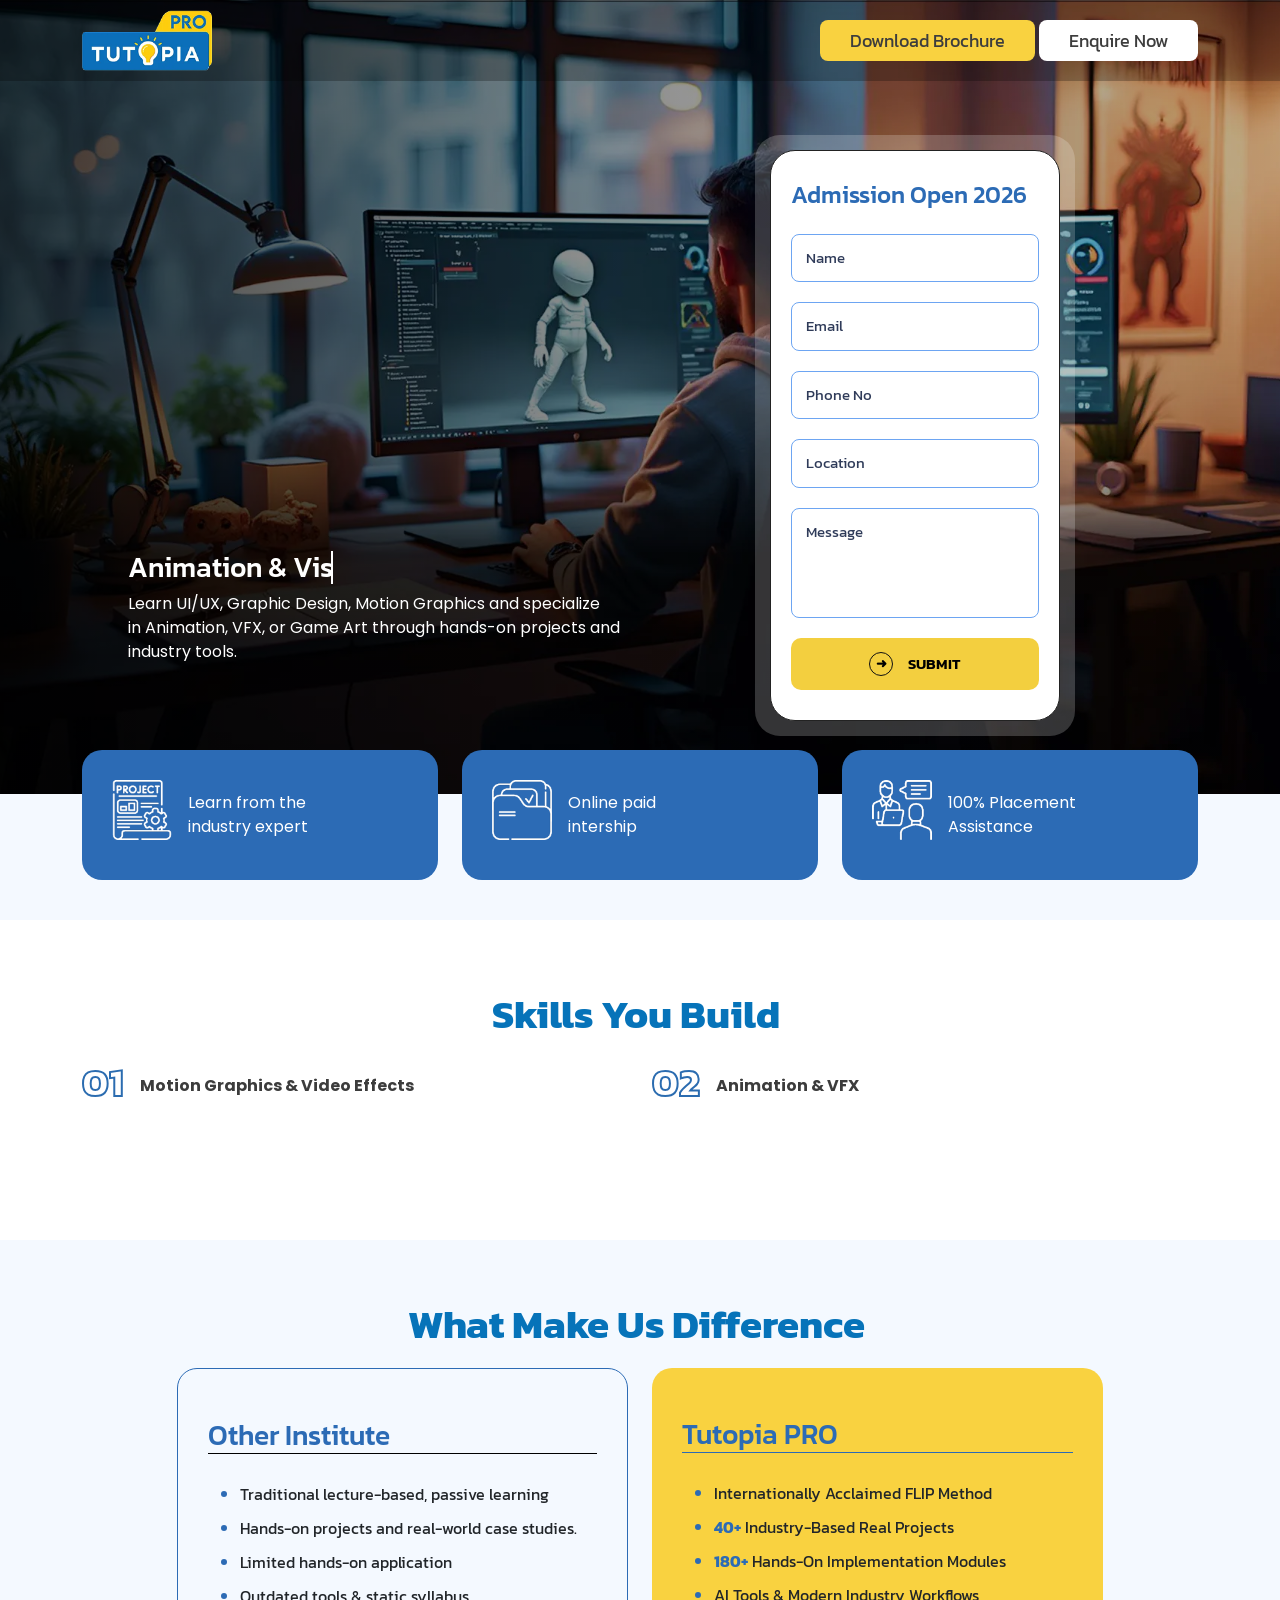
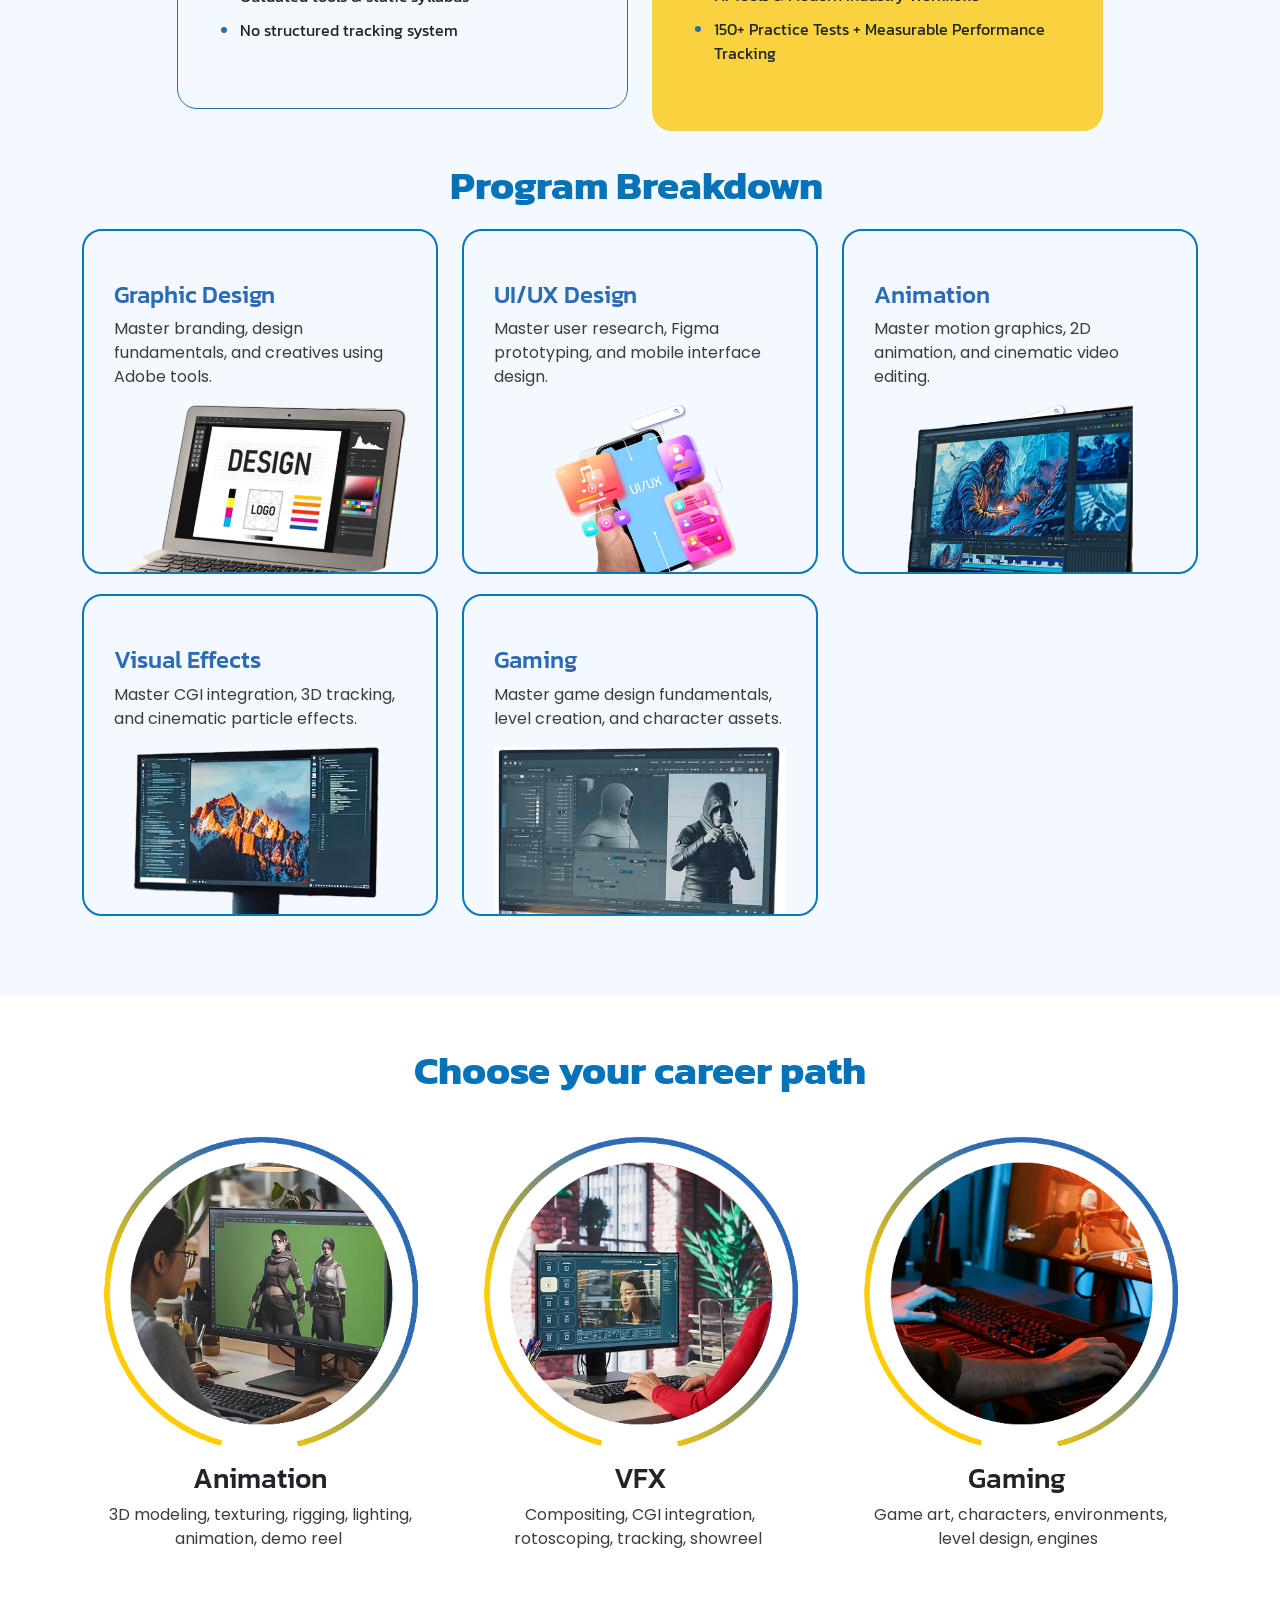
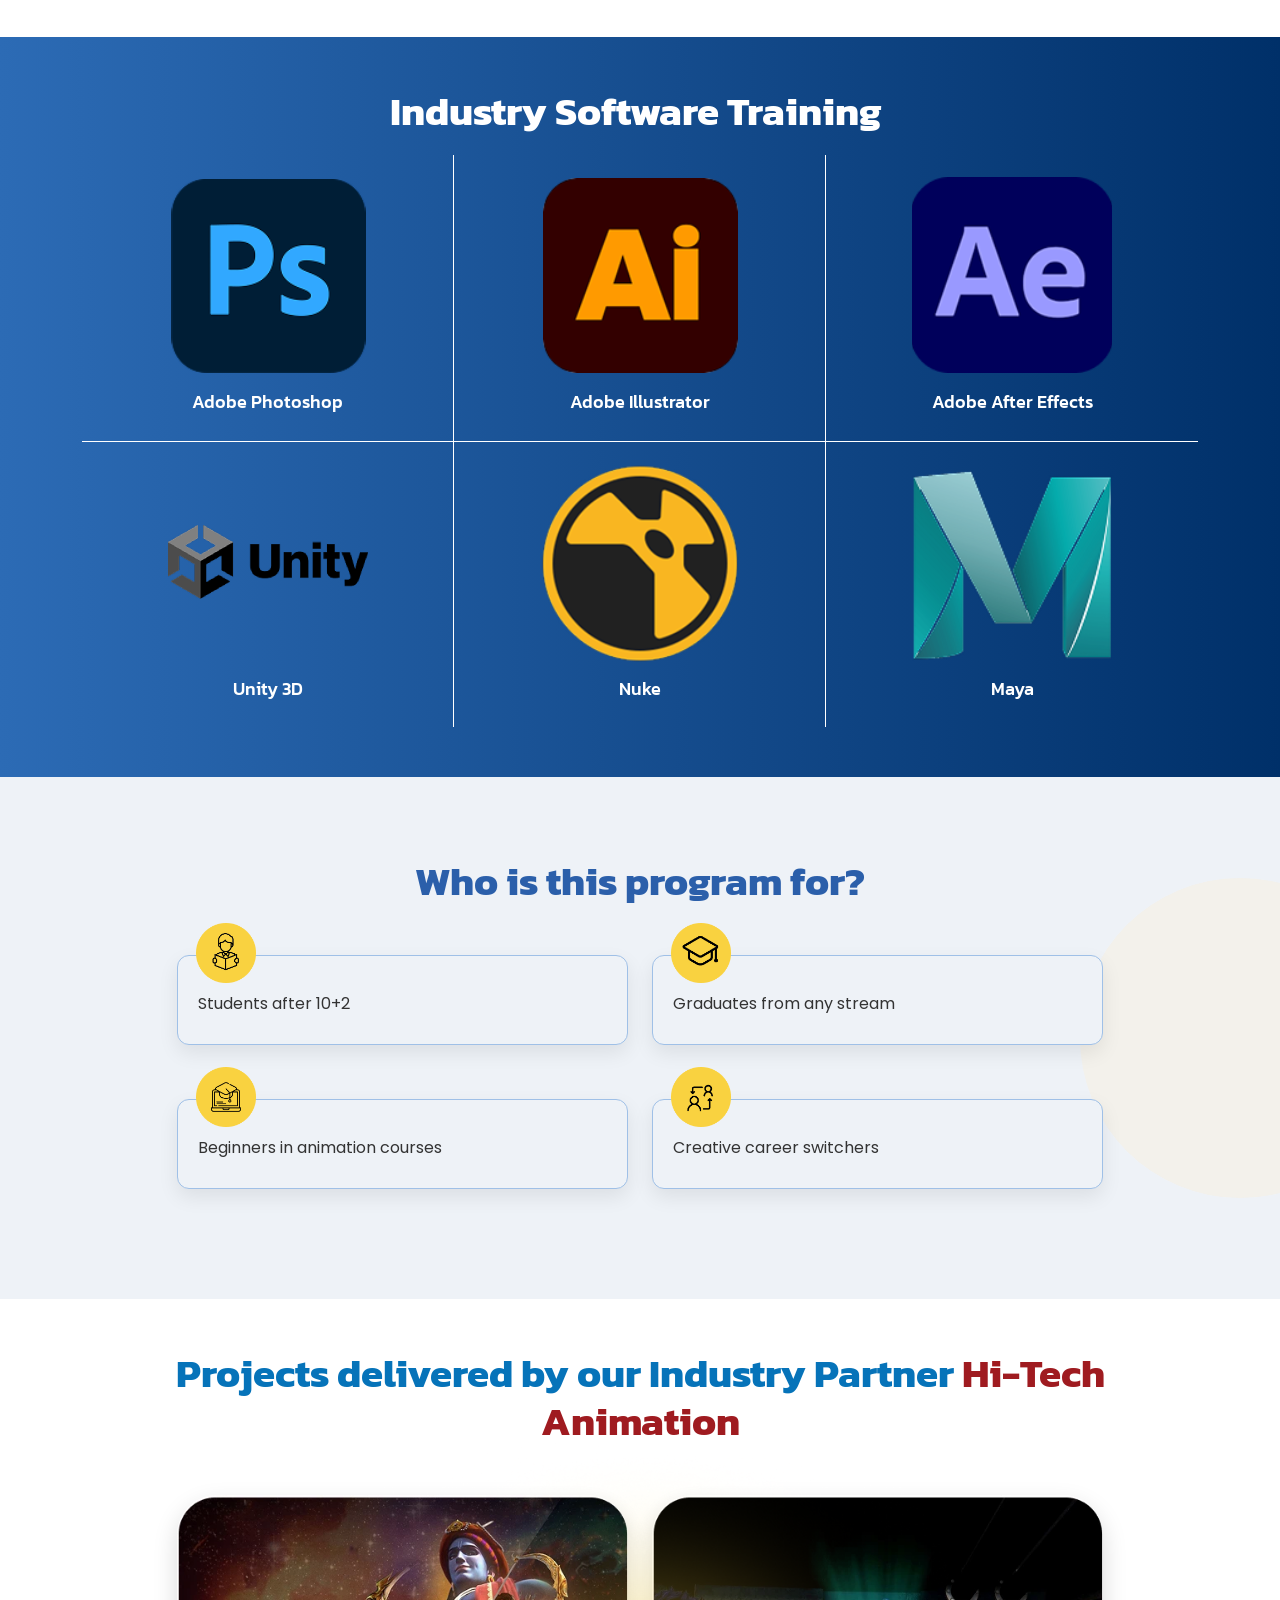
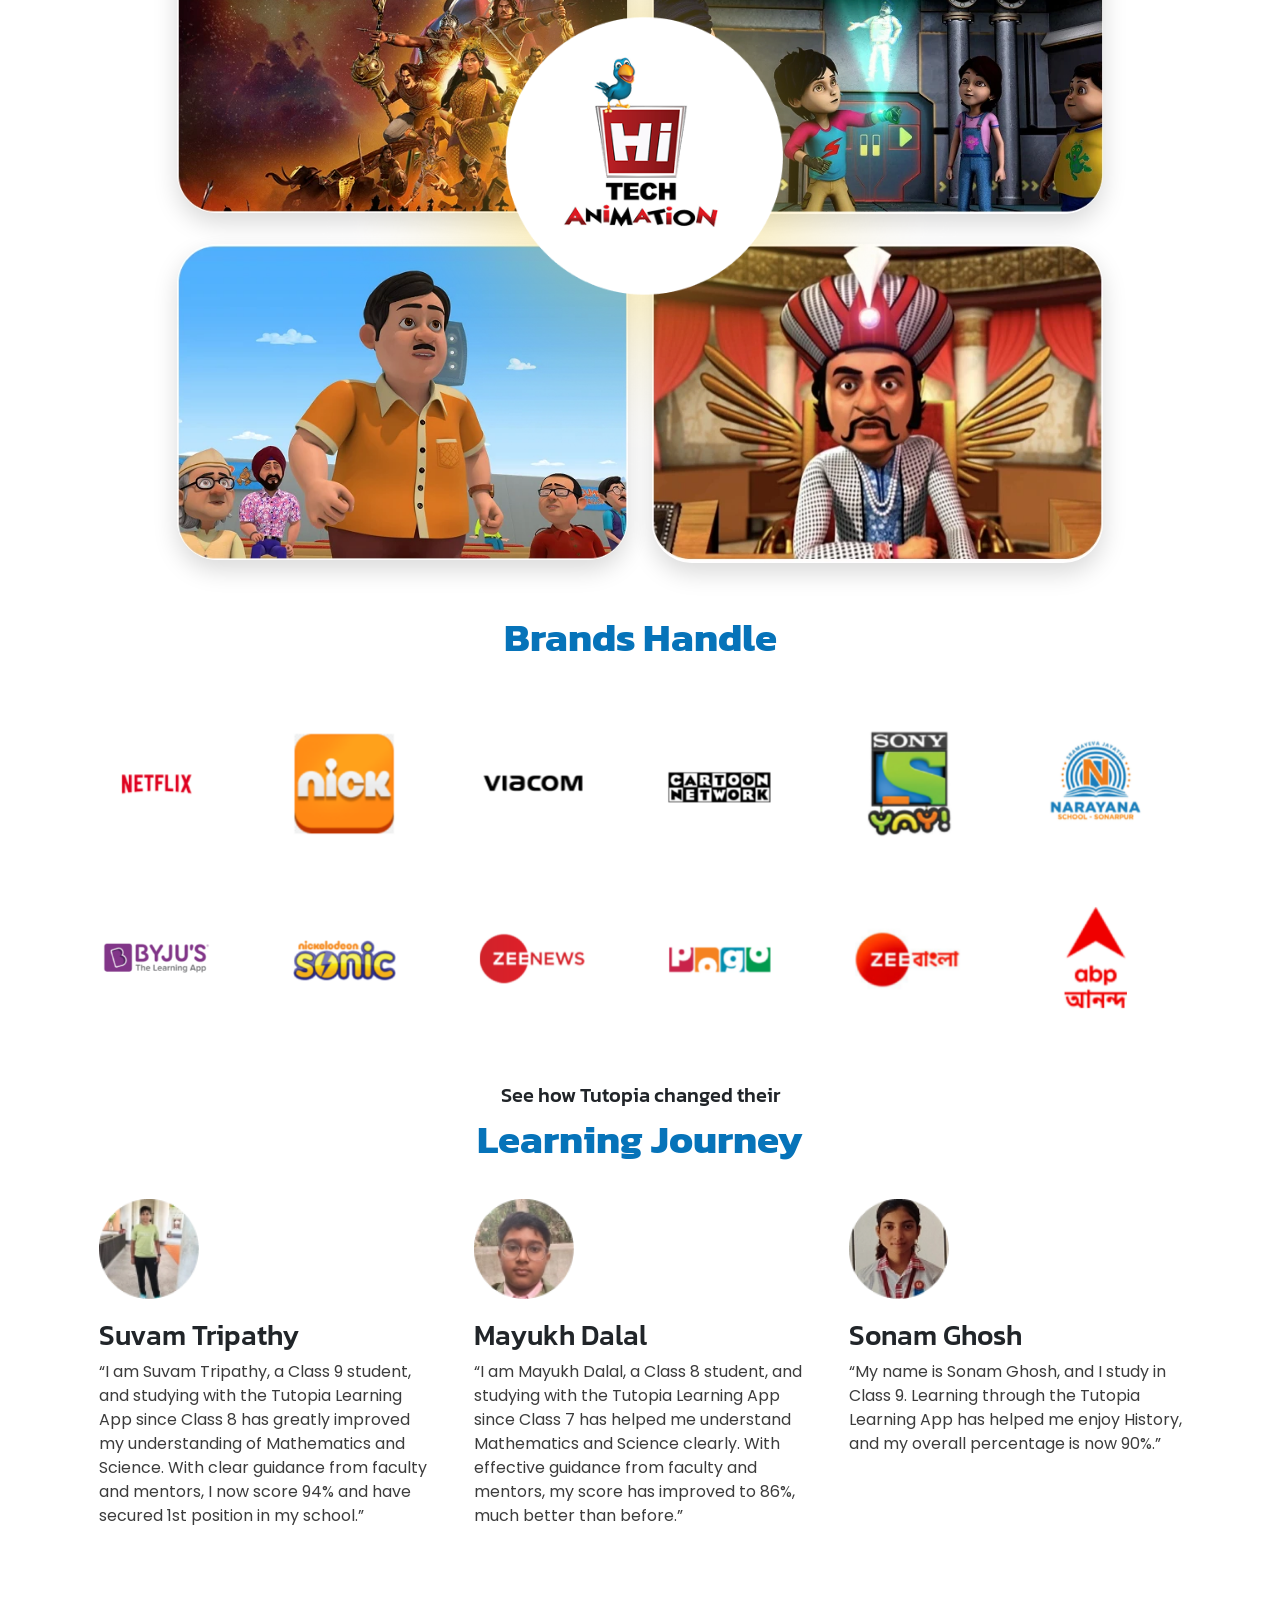
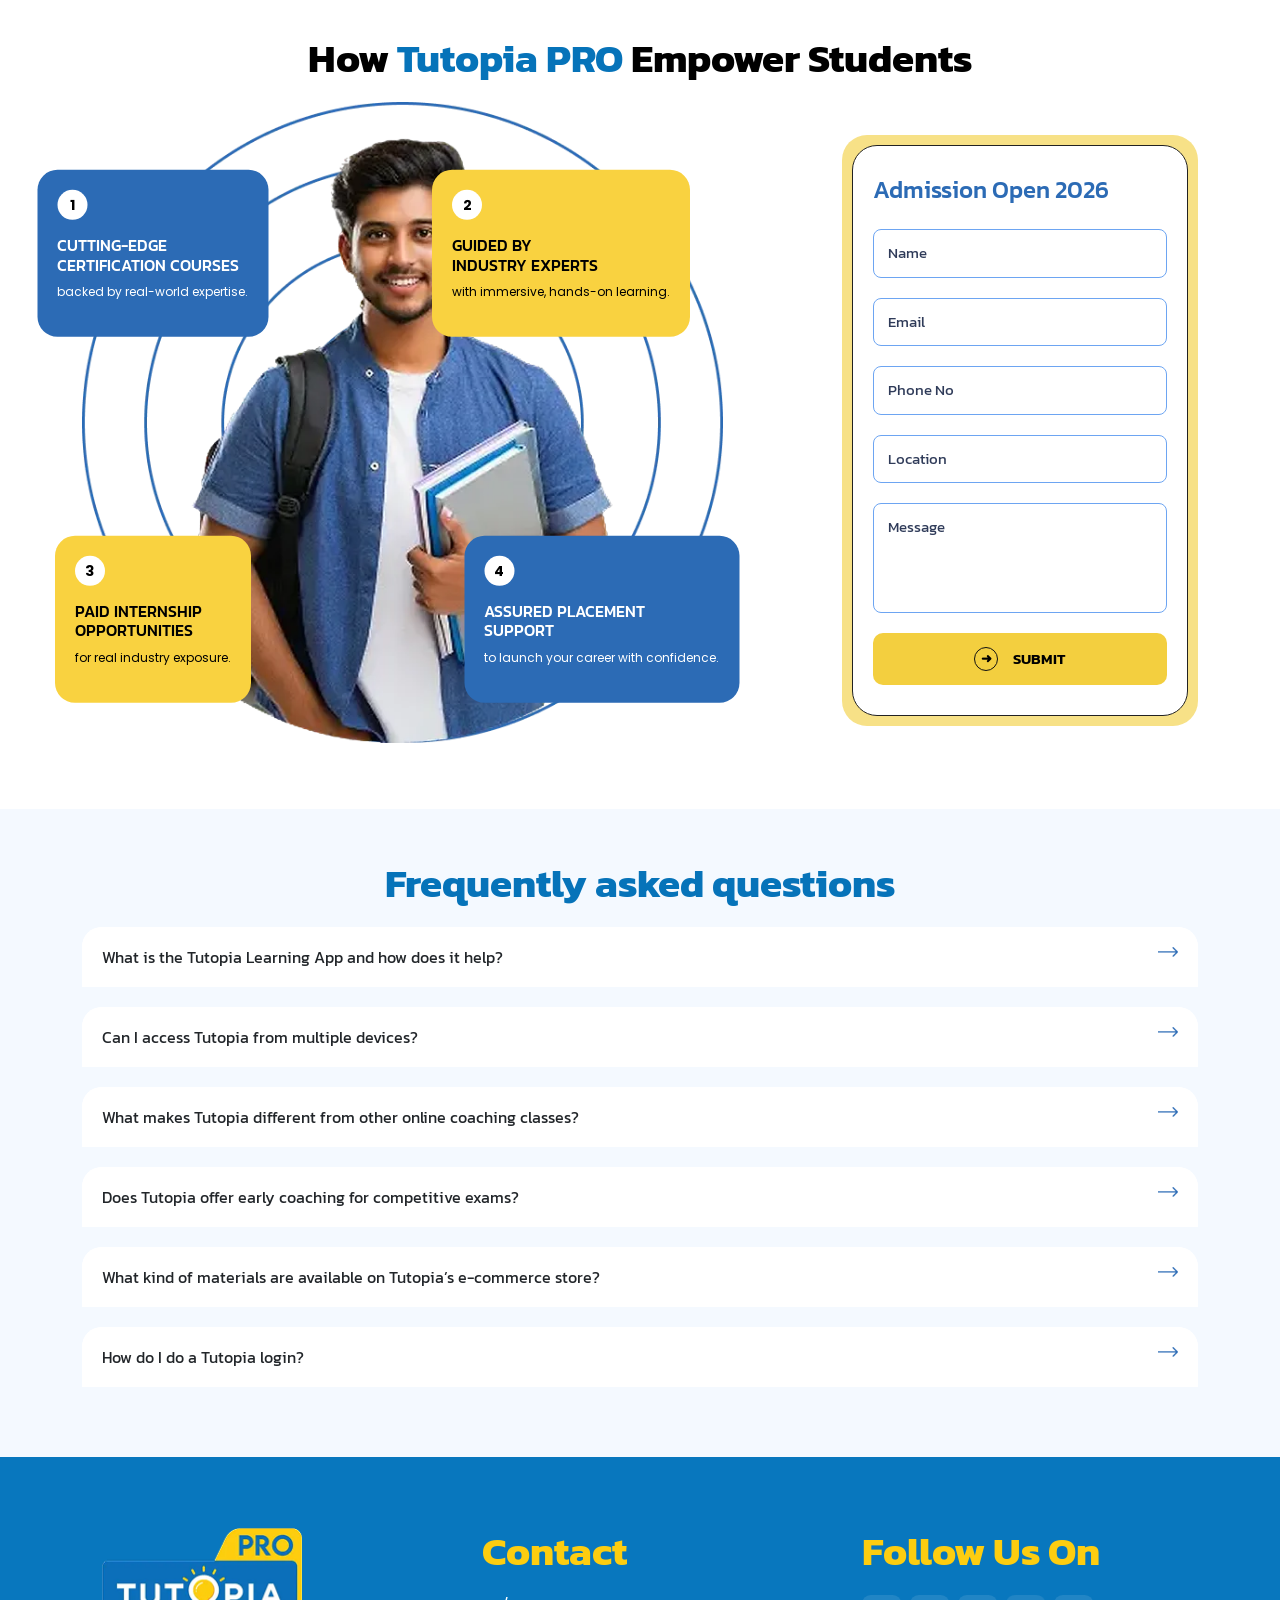
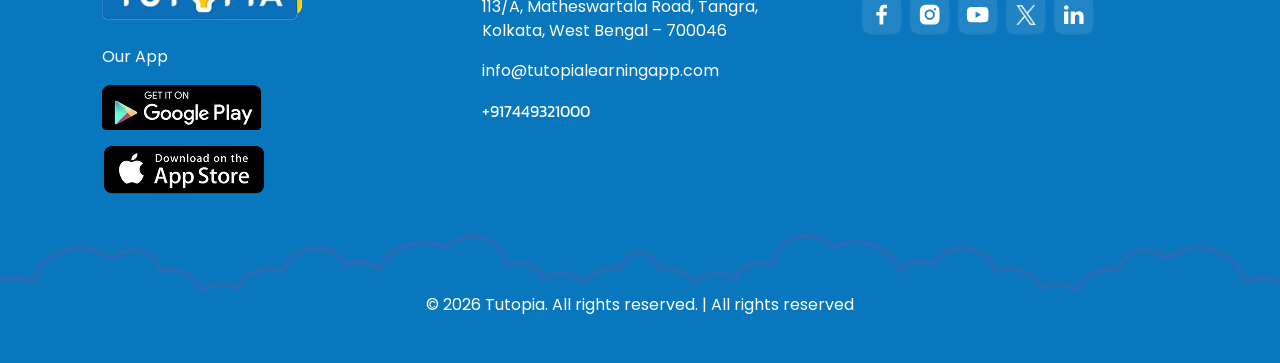
==== commit 25da9294: "hii" ====
--- a/index.html
+++ b/index.html
@@ -493,7 +493,7 @@
 
       <div class="row g-4 justify-content-center">
 
-        <div class="col-lg-5 col-md-6">
+        <div class="col-lg-5 col-md-6 col-6">
           <div class="program-card">
             <div class="icon-box">
               <img src="assets/img/logo-1.png" alt="">
@@ -502,7 +502,7 @@
           </div>
         </div>
 
-        <div class="col-lg-5 col-md-6">
+        <div class="col-lg-5 col-md-6 col-6">
           <div class="program-card">
             <div class="icon-box">
               <img src="assets/img/logo-2.png" alt="">
@@ -511,7 +511,7 @@
           </div>
         </div>
 
-        <div class="col-lg-5 col-md-6">
+        <div class="col-lg-5 col-md-6 col-6">
           <div class="program-card">
             <div class="icon-box">
               <img src="assets/img/logo-3.png" alt="">
@@ -520,7 +520,7 @@
           </div>
         </div>
 
-        <div class="col-lg-5 col-md-6">
+        <div class="col-lg-5 col-md-6 col-6">
           <div class="program-card">
             <div class="icon-box">
               <img src="assets/img/logo-4.png" alt="">
--- a/assets/css/style.css
+++ b/assets/css/style.css
@@ -699,11 +699,16 @@
 
     .program-card {
         min-height: auto;
-        padding: 25px 18px 18px;
+        padding: 30px 15px 18px;
+        margin-top: 20px;
+        margin-bottom: 0px;
     }
 
     .program-for::after {
         display: none;
+    }
+    .pro-box img{
+      margin-bottom: 20px;
     }
 }
 .yellow-bx {
@@ -1434,7 +1439,7 @@
     margin-top: -437px;
   }
 .form-wrappers{
-  margin-bottom: ;
+  margin-top: 20px;
 }
   .wina-text {
     top: -151%;
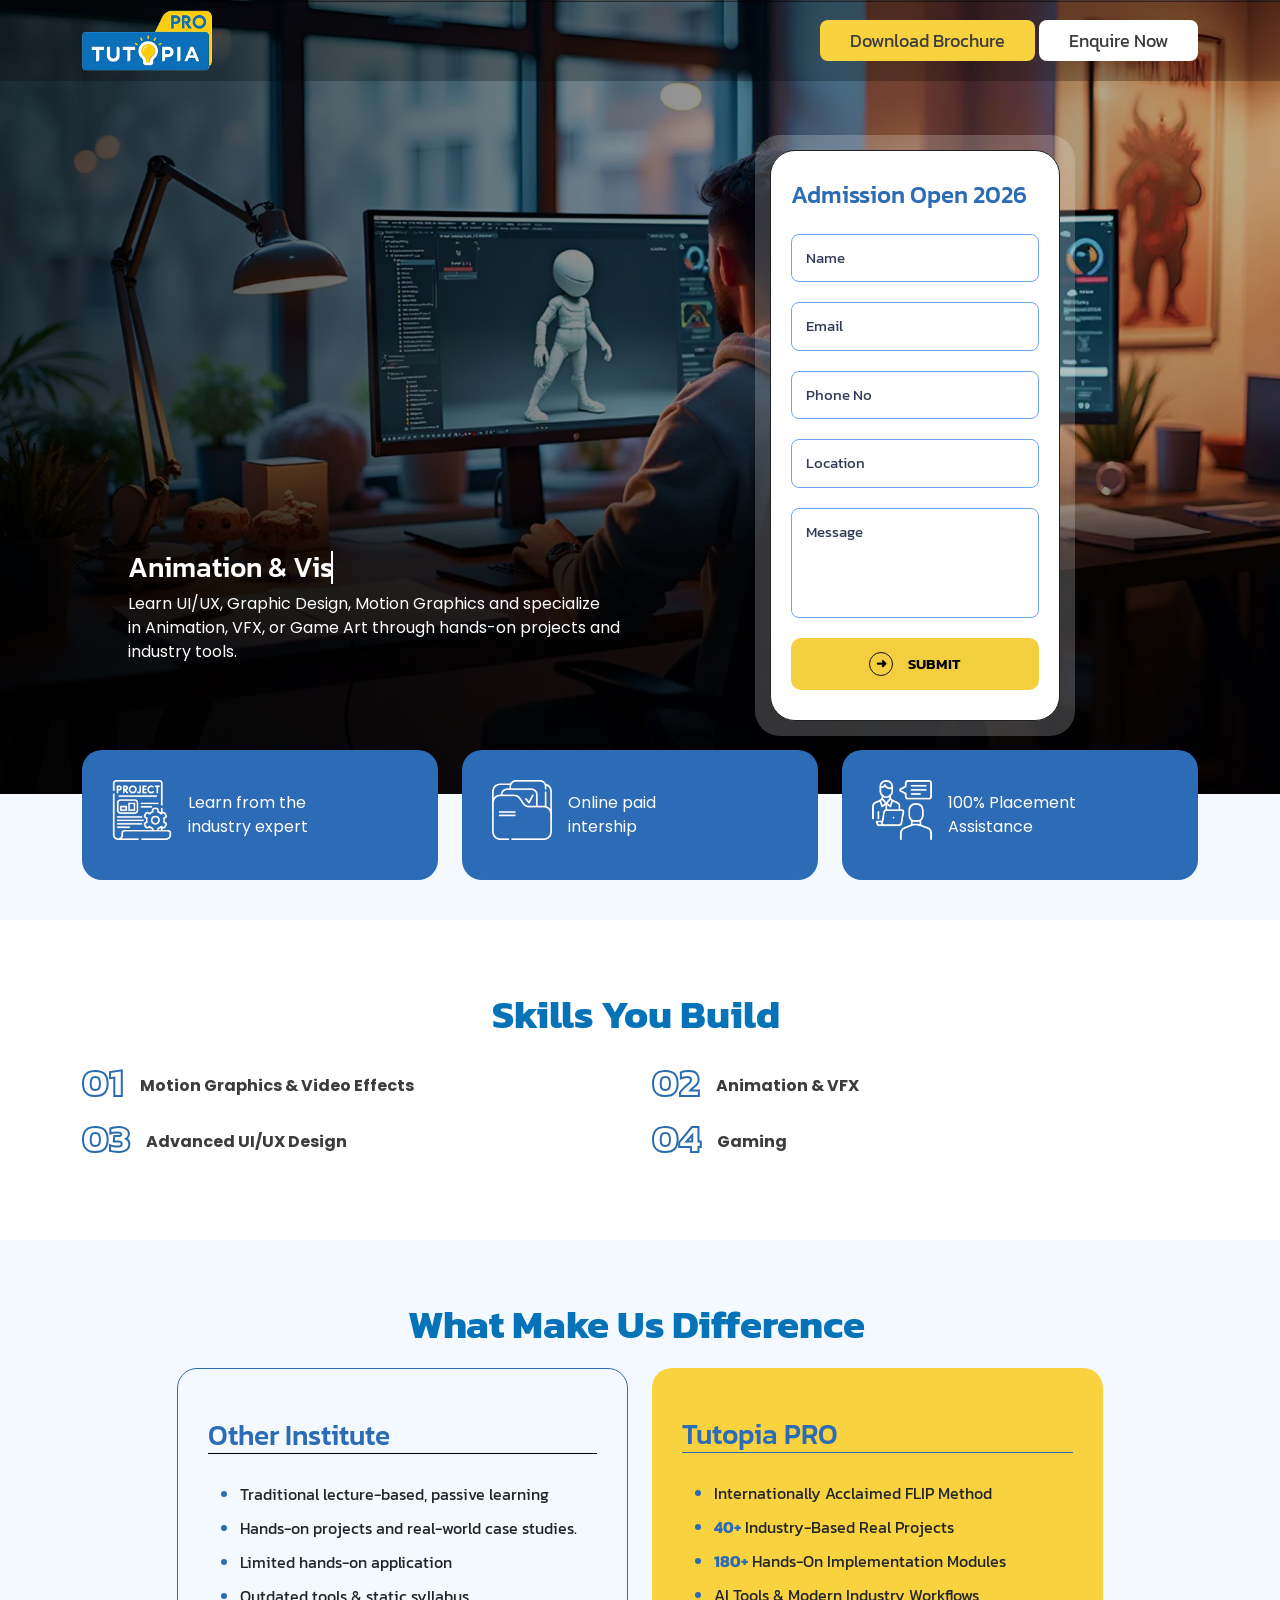
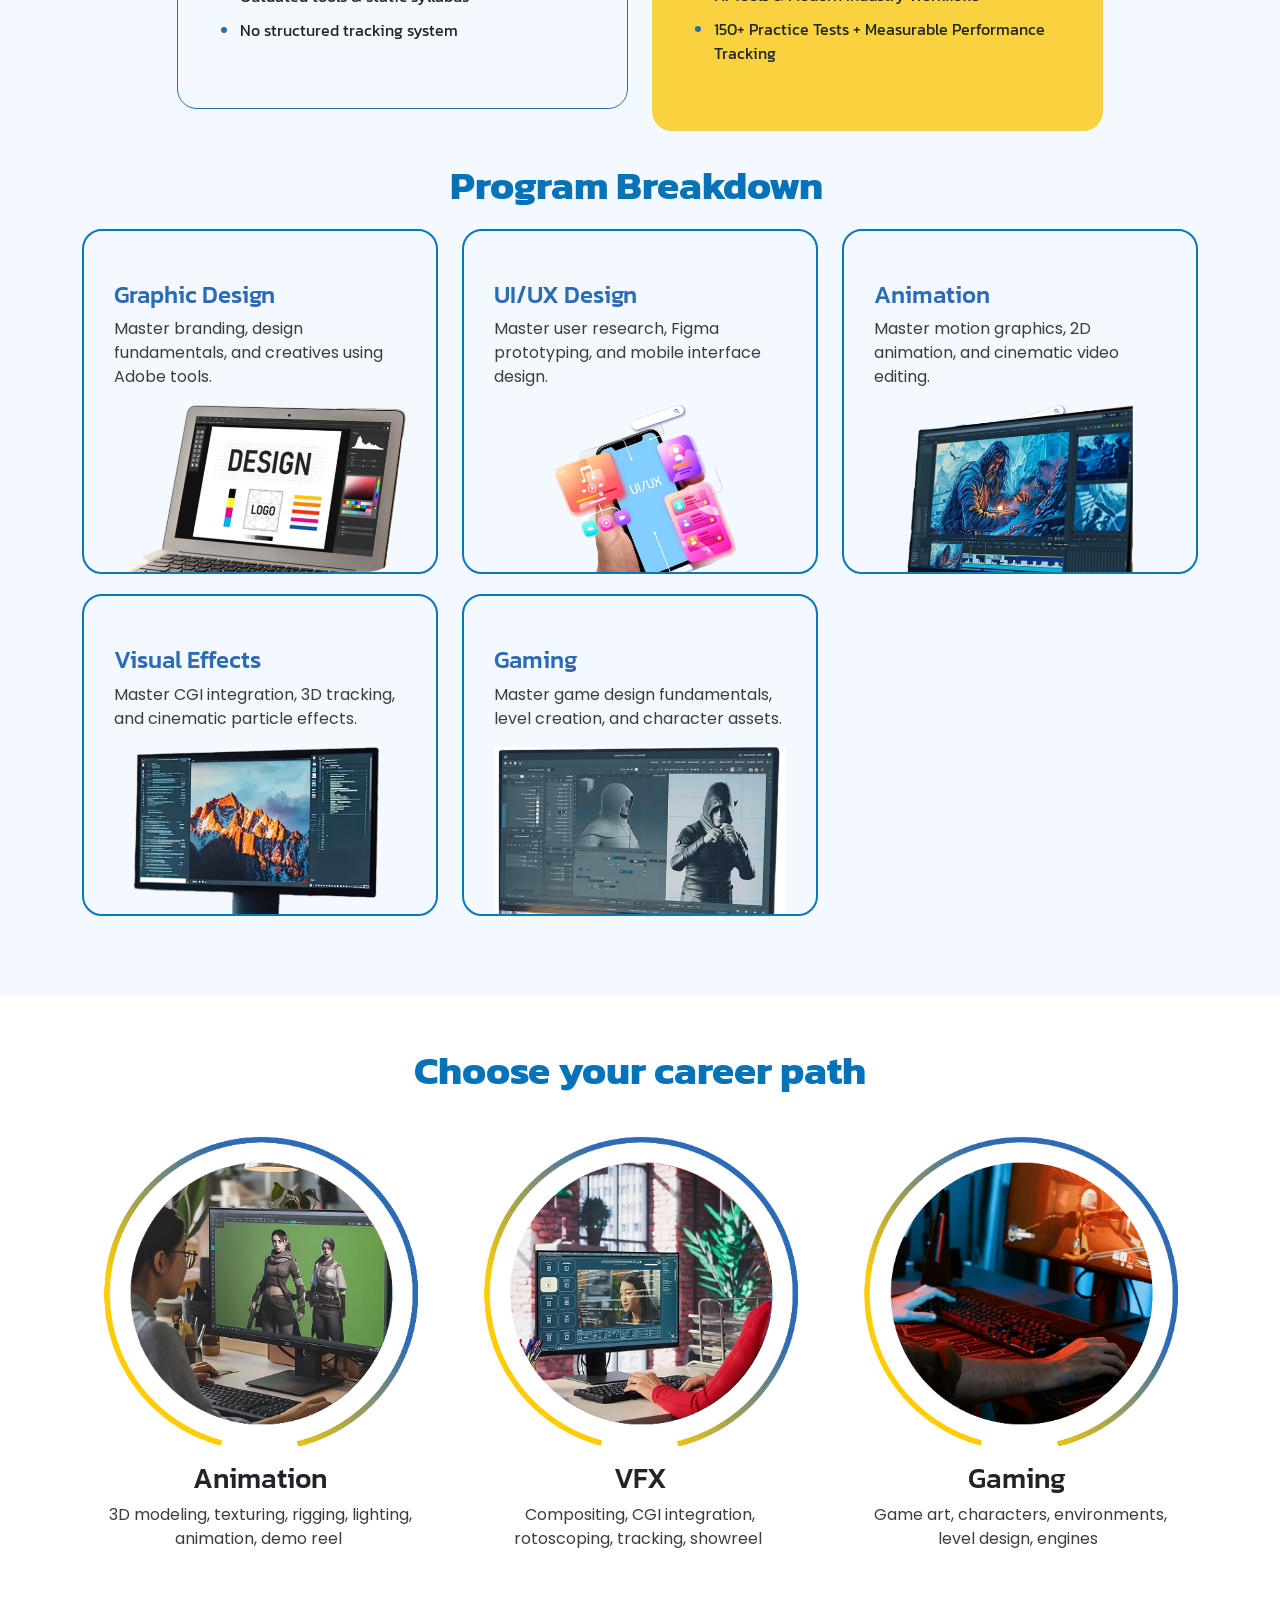
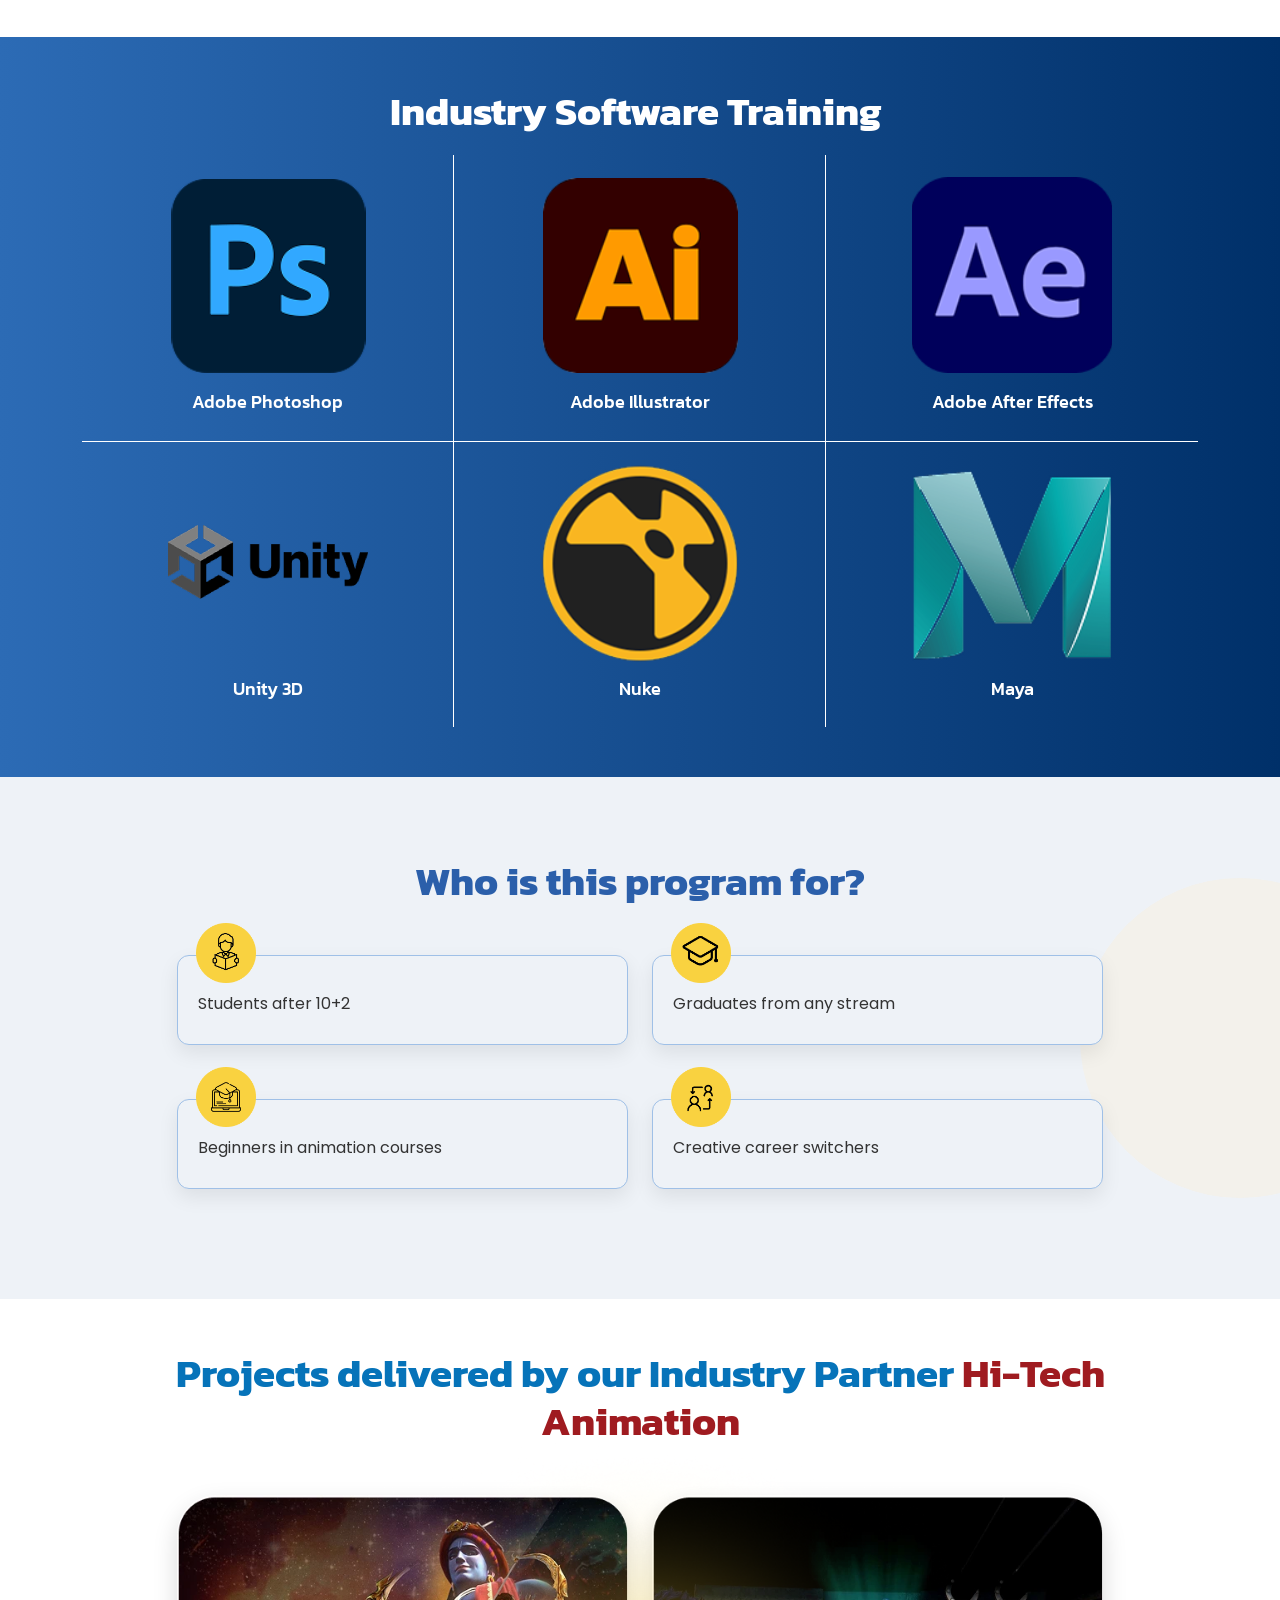
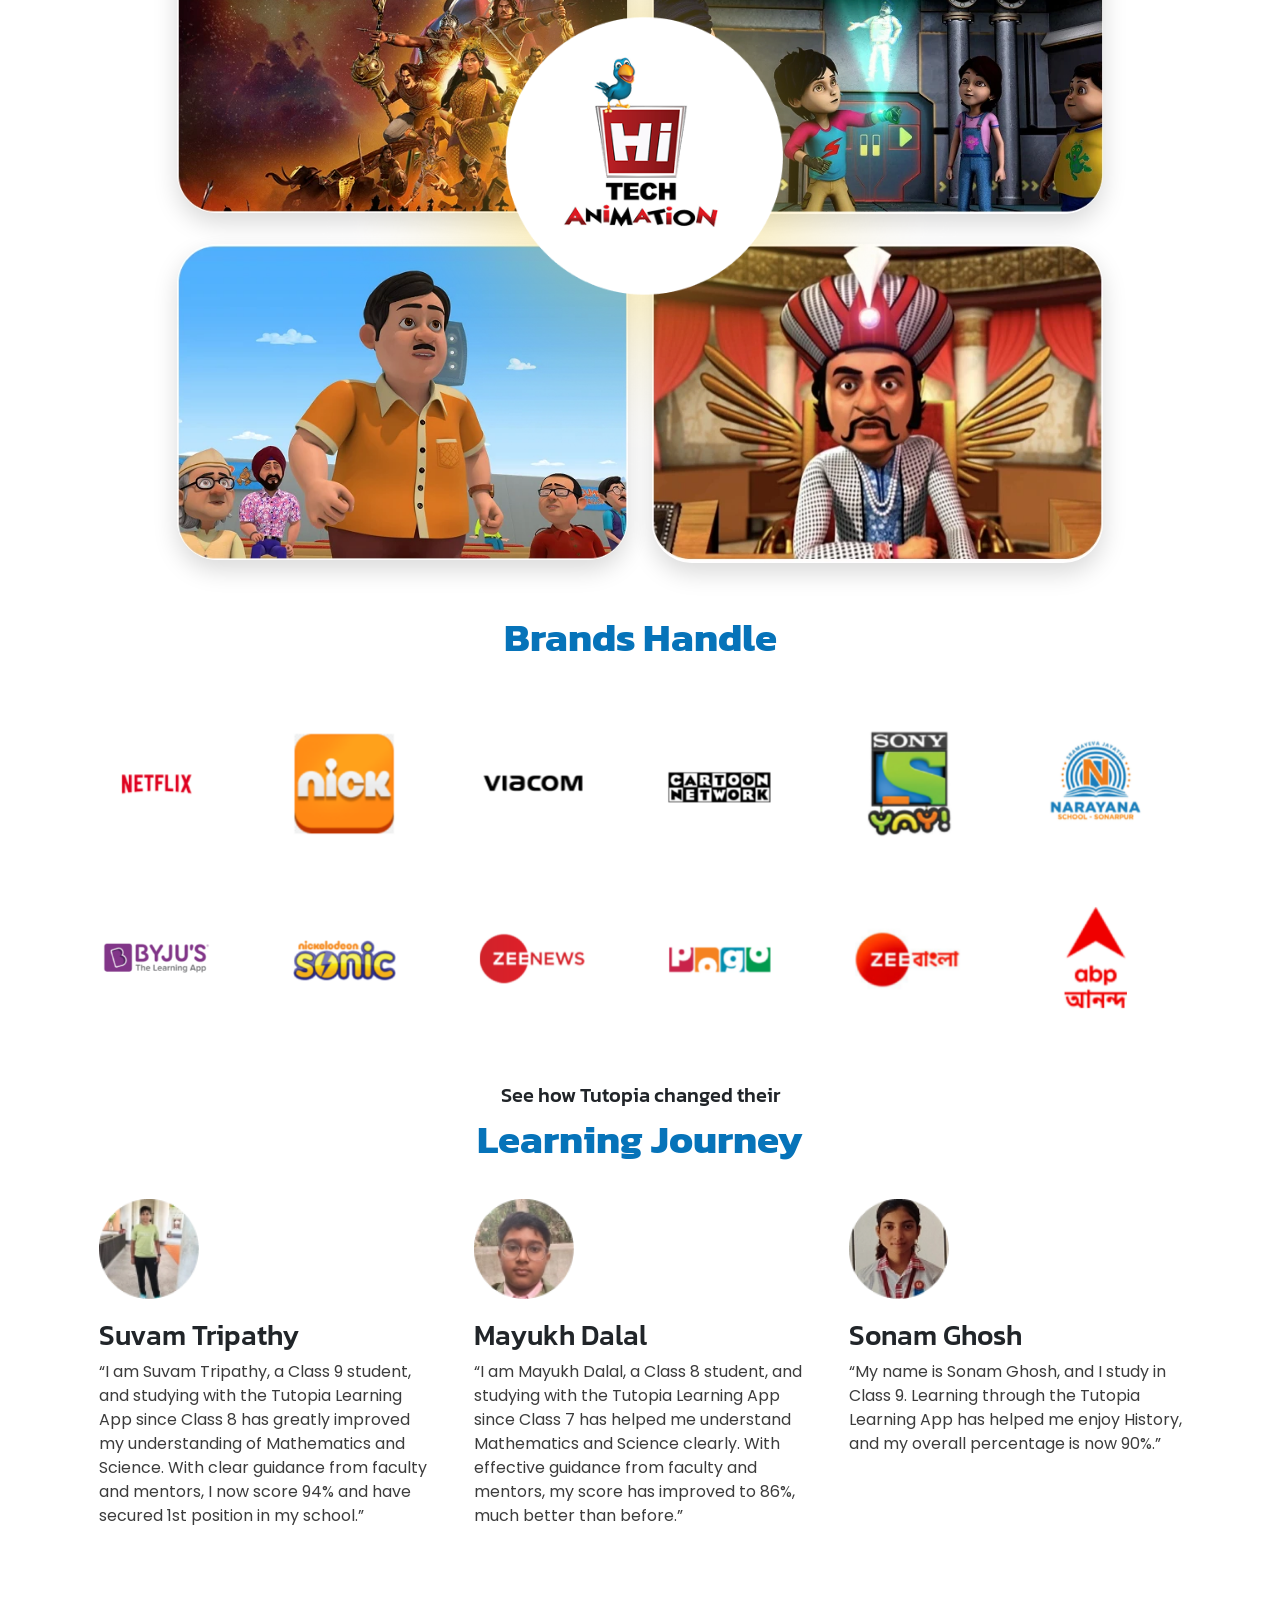
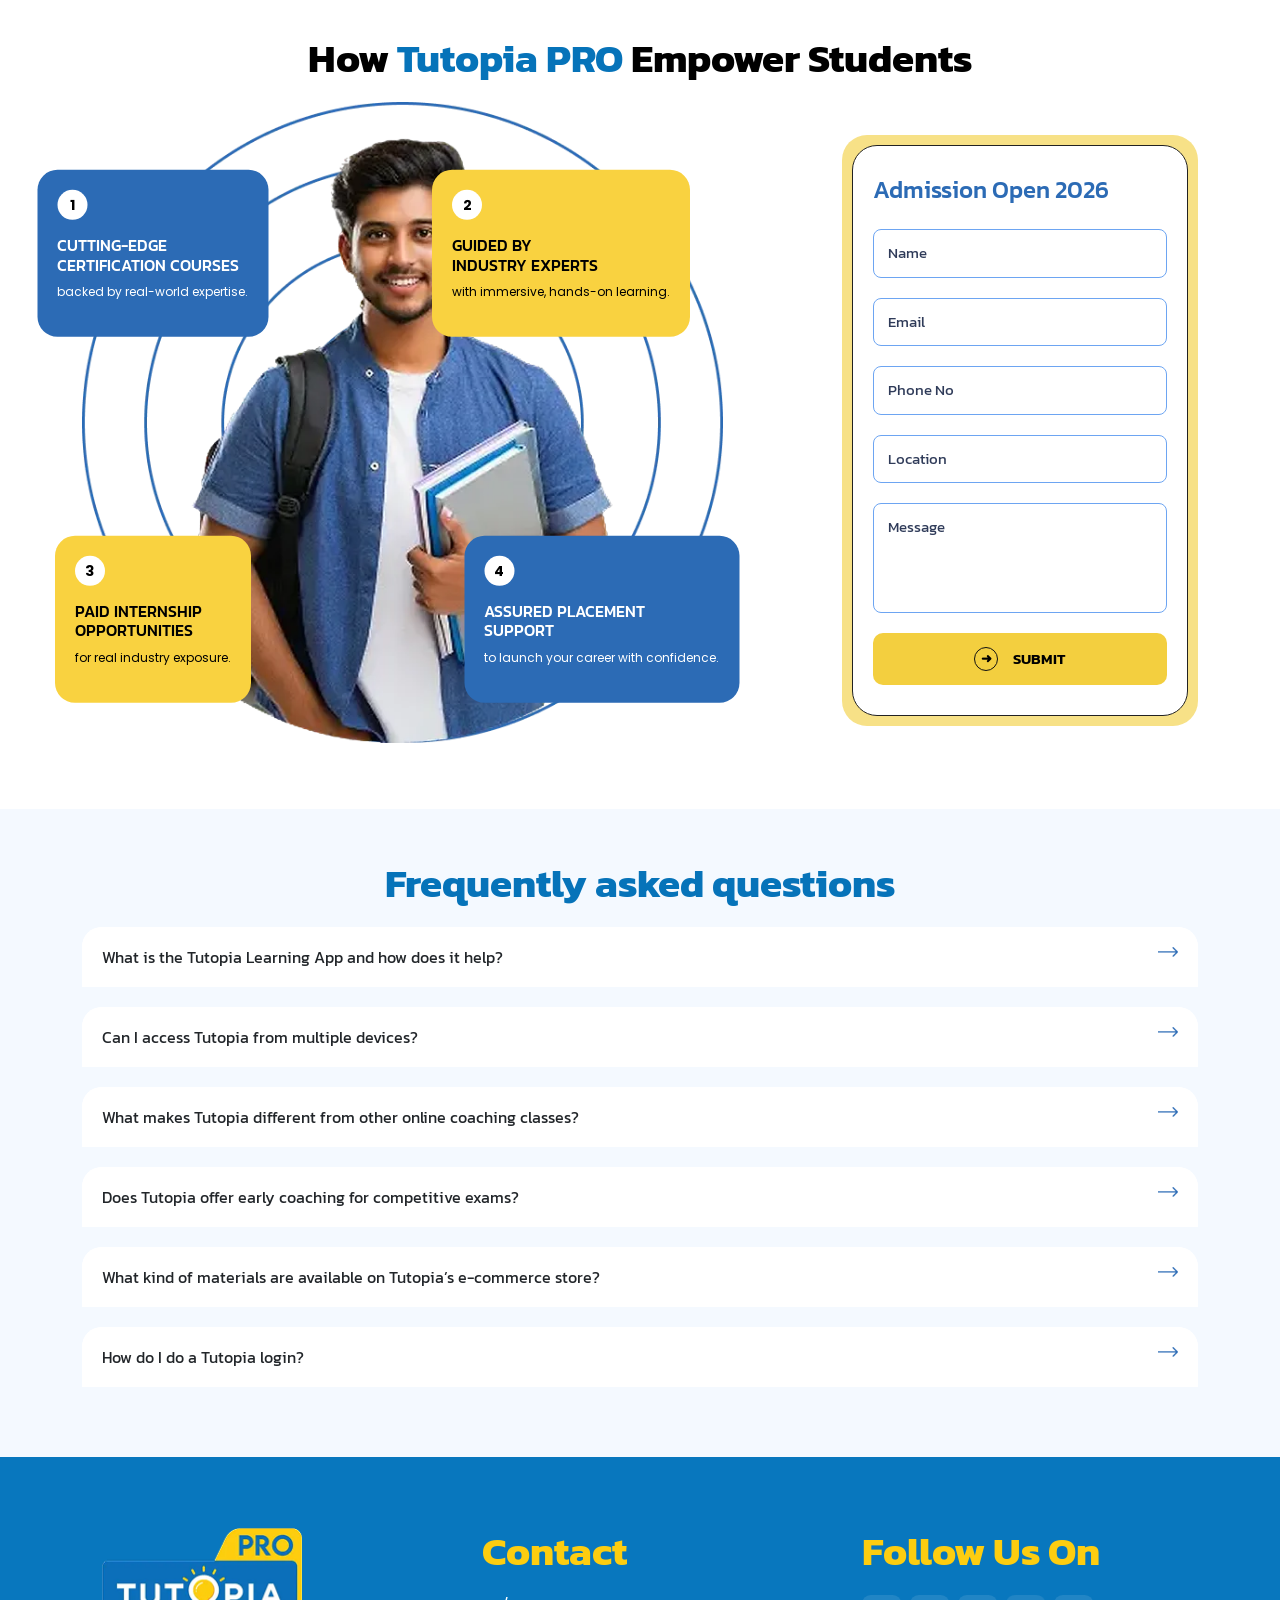
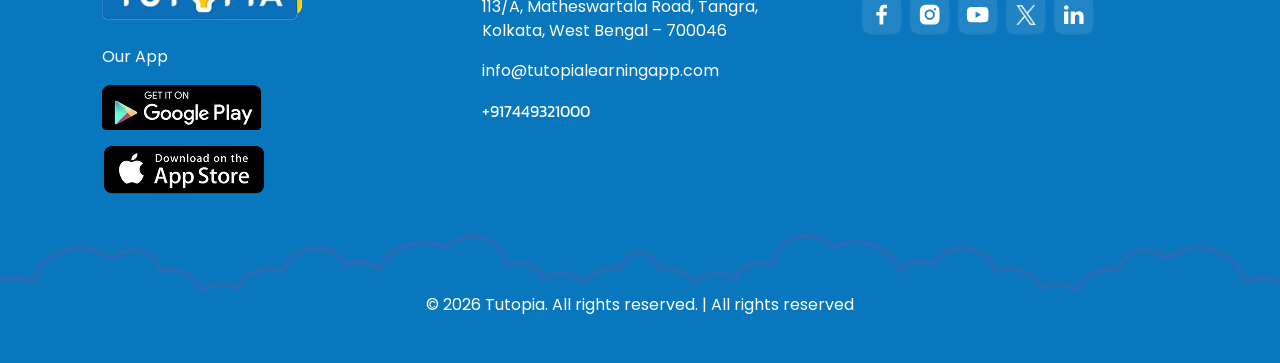
==== commit 7102d389: "hii" ====
--- a/index.html
+++ b/index.html
@@ -1053,14 +1053,14 @@
   <!-- Button trigger modal -->
 
 
-  <!-- Modal -->
-  <div class="modal fade" id="staticBackdrop" data-bs-backdrop="static" data-bs-keyboard="false" tabindex="-1"
-    aria-labelledby="staticBackdropLabel" aria-hidden="true">
-    <div class="modal-dialog">
-
+<!-- Modal -->
+<div class="modal fade" id="staticBackdrop" data-bs-backdrop="static" data-bs-keyboard="false" tabindex="-1" aria-labelledby="staticBackdropLabel" aria-hidden="true">
+  <div class="modal-dialog">
+    <div class="modal-content">
+     
       <div class="modal-body">
         <button type="button" class="btn-close" data-bs-dismiss="modal" aria-label="Close"></button>
-        <div class="form-wrappers">
+         <div class="form-wrappers">
 
           <div class="admission-form">
             <h4 style="color: #2C6BB5;" class="mb-4">Admission Open 2026</h4>
@@ -1082,12 +1082,26 @@
           </div>
 
         </div>
-
-      </div>
-
-
+      </div>
+     
     </div>
   </div>
+</div>
+
+  <!-- Modal -->
+  <!-- <div class="modal fade" id="staticBackdrop" data-bs-backdrop="static" data-bs-keyboard="false" tabindex="-1"
+    aria-labelledby="staticBackdropLabel" aria-hidden="true">
+    <div class="modal-dialog">
+
+      <div class="modal-body">
+        <button type="button" class="btn-close" data-bs-dismiss="modal" aria-label="Close"></button>
+       
+
+      </div>
+
+
+    </div>
+  </div> -->
 
 
   <script>
--- a/assets/css/style.css
+++ b/assets/css/style.css
@@ -12,7 +12,7 @@
 body {
   background-color: #fff;
   font-family: "Kanit", sans-serif;
-  
+
 }
 
 section {
@@ -80,66 +80,76 @@
   transform: translateY(-2px);
 }
 
-.header{
-    position:absolute;
-    background:#00000040;
-    width:100%;
-    z-index:999;
-    padding:10px 0;
-    transition:all .4s ease;
-    
+.header {
+  position: absolute;
+  background: #00000040;
+  width: 100%;
+  z-index: 999;
+  padding: 10px 0;
+  transition: all .4s ease;
+
 }
 
 /* Scroll ke baad */
-.header.scrolled{
-    position:fixed;
-    top:0;
-    left:0;
-    background:#000;
-    padding:12px 0;
-    box-shadow:0 5px 20px rgba(0,0,0,.15);
-    animation:slideDown .4s ease;
-}
-.header .logo-div img{
-    transition:.4s;
-}
-
-.header.scrolled .logo-div img{
-    width:110px;
+.header.scrolled {
+  position: fixed;
+  top: 0;
+  left: 0;
+  background: #000;
+  padding: 12px 0;
+  box-shadow: 0 5px 20px rgba(0, 0, 0, .15);
+  animation: slideDown .4s ease;
+}
+
+.header .logo-div img {
+  transition: .4s;
+}
+
+.header.scrolled .logo-div img {
+  width: 110px;
 }
 
 .header.scrolled .enquire-btn,
-.header.scrolled .enquires-btn{
-    padding:8px 18px;
-}
-@keyframes slideDown{
-    from{
-        transform:translateY(-100%);
-    }
-    to{
-        transform:translateY(0);
-    }
-}
-.smatre{
-    overflow:hidden;
-    white-space:nowrap;
-    border-right:2px solid #fff;
-    width:100%;
-    animation:
-        typing 3s steps(25,end) forwards,
-        blink .7s infinite;
-}
-
-@keyframes typing{
-    from{width:0}
-    to{width:40%}
-}
-
-@keyframes blink{
-    50%{
-        border-color:transparent;
-    }
-}
+.header.scrolled .enquires-btn {
+  padding: 8px 18px;
+}
+
+@keyframes slideDown {
+  from {
+    transform: translateY(-100%);
+  }
+
+  to {
+    transform: translateY(0);
+  }
+}
+
+.smatre {
+  overflow: hidden;
+  white-space: nowrap;
+  border-right: 2px solid #fff;
+  width: 100%;
+  animation:
+    typing 3s steps(25, end) forwards,
+    blink .7s infinite;
+}
+
+@keyframes typing {
+  from {
+    width: 0
+  }
+
+  to {
+    width: 40%
+  }
+}
+
+@keyframes blink {
+  50% {
+    border-color: transparent;
+  }
+}
+
 .enquiry-card {
   width: 100%;
   background: #fff;
@@ -172,10 +182,10 @@
   margin-bottom: 30px;
 }
 
-.admission-section{
-    padding:60px 15px;
-    display:flex;
-    justify-content:center;
+.admission-section {
+  padding: 60px 15px;
+  display: flex;
+  justify-content: center;
 }
 
 /* .form-wrapper{
@@ -186,64 +196,65 @@
 } */
 
 
-.form-wrapper{
-      width: 25%;
-    position: absolute;
-    top: 15%;
-    right: 16%;
-    z-index: 1;
-    background: #ffffff34;
-    padding: 15px;
-    border-radius: 25px;
-}
-
-
-.form-wrappers{
-   background-color:#f3cf3f9f;
-    padding: 10px;
-    display: inline-block;
-    border-radius:25px;
-}
-
-.admission-form{
-    background:#ececec;
-    border:1.5px solid #222;
-    border-radius:25px;
-    padding:30px 20px;
-    width:100%;
-}
-
-.admission-form h2{
-    text-align:center;
-    color:#2f67b3;
-    font-size:36px;
-    font-weight:700;
-    margin-bottom:25px;
+.form-wrapper {
+  width: 25%;
+  position: absolute;
+  top: 15%;
+  right: 16%;
+  z-index: 1;
+  background: #ffffff34;
+  padding: 15px;
+  border-radius: 25px;
+}
+
+
+.form-wrappers {
+  background-color: #f3cf3f9f;
+  padding: 10px;
+  display: inline-block;
+  border-radius: 25px;
+}
+
+.admission-form {
+  background: #ececec;
+  border: 1.5px solid #222;
+  border-radius: 25px;
+  padding: 30px 20px;
+  width: 100%;
+}
+
+.admission-form h2 {
+  text-align: center;
+  color: #2f67b3;
+  font-size: 36px;
+  font-weight: 700;
+  margin-bottom: 25px;
 }
 
 .admission-form input,
-.admission-form textarea{
-    width:100%;
-    border:1.5px solid #6da5f2;
-    border-radius:8px;
-    padding:12px 14px;
-    margin-bottom:20px;
-    background:transparent;
-    outline:none;
-    font-size:15px;
-    color:#333;
-}
-
-.admission-form textarea{
-    height:110px;
-    resize:none;
+.admission-form textarea {
+  width: 100%;
+  border: 1.5px solid #6da5f2;
+  border-radius: 8px;
+  padding: 12px 14px;
+  margin-bottom: 20px;
+  background: transparent;
+  outline: none;
+  font-size: 15px;
+  color: #333;
+}
+
+.admission-form textarea {
+  height: 110px;
+  resize: none;
 }
 
 .admission-form input::placeholder,
-.admission-form textarea::placeholder{
-    color:#2f3b59;
-}
-.banner-text{
+.admission-form textarea::placeholder {
+  color: #2f3b59;
+}
+
+.banner-text {
   position: absolute;
   bottom: 16%;
   width: 40%;
@@ -252,137 +263,142 @@
 
 
 
-.banner .row{
-   display: flex;
-    align-items: end;
-    overflow: hidden;
-}
-
-
-.banner::before{
-    content: "";
-    position: absolute;
-    inset: 0;
-    background: url('../img/banner.webp') center center/cover no-repeat;
-    animation: bgZoom 12s ease-in-out infinite alternate;
-    z-index: -2;
+.banner .row {
+  display: flex;
+  align-items: end;
+  overflow: hidden;
+}
+
+
+.banner::before {
+  content: "";
+  position: absolute;
+  inset: 0;
+  background: url('../img/banner.webp') center center/cover no-repeat;
+  animation: bgZoom 12s ease-in-out infinite alternate;
+  z-index: -2;
 }
 
 /* Dark Overlay */
-.banner::after{
-    content: "";
-    position: absolute;
-    inset: 0;
-    background:
-    linear-gradient(
-        90deg,
-        rgba(0,0,0,.75) 0%,
-        rgba(0,0,0,.45) 45%,
-        rgba(0,0,0,.25) 100%
-    );
-    z-index: -1;
-}
-
-@keyframes bgZoom{
-    from{
-        transform: scale(1);
-    }
-    to{
-        transform: scale(1.08);
-    }
-}
-.admission-form button{
-    width:100%;
-    background:#f3cf3f;
-    border:none;
-    border-radius:10px;
-    padding:14px;
-    font-size:15px;
-    font-weight:600;
-    display:flex;
-    align-items:center;
-    justify-content:center;
-    gap:15px;
-    cursor:pointer;
-    transition:.3s;
-}
-
-.admission-form button:hover{
-    transform:translateY(-2px);
-}
-
-.arrow{
-    width:24px;
-    height:24px;
-    border:1px solid #111;
-    border-radius:50%;
-    display:flex;
-    align-items:center;
-    justify-content:center;
-    font-size:13px;
+.banner::after {
+  content: "";
+  position: absolute;
+  inset: 0;
+  background:
+    linear-gradient(90deg,
+      rgba(0, 0, 0, .75) 0%,
+      rgba(0, 0, 0, .45) 45%,
+      rgba(0, 0, 0, .25) 100%);
+  z-index: -1;
+}
+
+@keyframes bgZoom {
+  from {
+    transform: scale(1);
+  }
+
+  to {
+    transform: scale(1.08);
+  }
+}
+
+.admission-form button {
+  width: 100%;
+  background: #f3cf3f;
+  border: none;
+  border-radius: 10px;
+  padding: 14px;
+  font-size: 15px;
+  font-weight: 600;
+  display: flex;
+  align-items: center;
+  justify-content: center;
+  gap: 15px;
+  cursor: pointer;
+  transition: .3s;
+}
+
+.admission-form button:hover {
+  transform: translateY(-2px);
+}
+
+.arrow {
+  width: 24px;
+  height: 24px;
+  border: 1px solid #111;
+  border-radius: 50%;
+  display: flex;
+  align-items: center;
+  justify-content: center;
+  font-size: 13px;
 }
 
 /* Tablet */
-@media(max-width:991px){
-    .admission-form{
-        width:100%;
-    }
+@media(max-width:991px) {
+  .admission-form {
+    width: 100%;
+  }
 }
 
 /* Mobile */
-@media(max-width:576px){
-
-    .form-wrapper{
-        width:100%;
-    }
-
-    .admission-form{
-        width:100%;
-        padding:25px 15px;
-    }
-
-    .admission-form h2{
-        font-size:28px;
-    }
-
-    .admission-form input,
-    .admission-form textarea{
-        padding:10px 12px;
-    }
-}
-.admission-form{
-    background:#fff;
-    border-radius:25px;
-    padding:30px 20px;
-    animation: formReveal 1s ease forwards;
-    opacity:0;
-}
+@media(max-width:576px) {
+
+  .form-wrapper {
+    width: 100%;
+  }
+
+  .admission-form {
+    width: 100%;
+    padding: 25px 15px;
+  }
+
+  .admission-form h2 {
+    font-size: 28px;
+  }
+
+  .admission-form input,
+  .admission-form textarea {
+    padding: 10px 12px;
+  }
+}
+
+.admission-form {
+  background: #fff;
+  border-radius: 25px;
+  padding: 30px 20px;
+  animation: formReveal 1s ease forwards;
+  opacity: 0;
+}
+
 .admission-form input,
-.admission-form textarea{
-    transition:all .35s ease;
+.admission-form textarea {
+  transition: all .35s ease;
 }
 
 .admission-form input:hover,
-.admission-form textarea:hover{
-    border-color:#2C6BB5;
+.admission-form textarea:hover {
+  border-color: #2C6BB5;
 }
 
 .admission-form input:focus,
-.admission-form textarea:focus{
-    border-color:#2C6BB5;
-    box-shadow:0 0 0 4px rgba(44,107,181,.15);
-    transform:translateY(-2px);
-}
-@keyframes formReveal{
-    from{
-        opacity:0;
-        transform:translateY(60px);
-    }
-    to{
-        opacity:1;
-        transform:translateY(0);
-    }
-}
+.admission-form textarea:focus {
+  border-color: #2C6BB5;
+  box-shadow: 0 0 0 4px rgba(44, 107, 181, .15);
+  transform: translateY(-2px);
+}
+
+@keyframes formReveal {
+  from {
+    opacity: 0;
+    transform: translateY(60px);
+  }
+
+  to {
+    opacity: 1;
+    transform: translateY(0);
+  }
+}
+
 .submit-btn {
   background: #F9D240;
   border: none;
@@ -427,25 +443,29 @@
   background-color: #fff;
   padding: 20px;
 }
+
 /* Vertical lines */
 .software .col-lg-4:nth-child(1) .software-img,
 .software .col-lg-4:nth-child(2) .software-img,
 .software .col-lg-4:nth-child(4) .software-img,
 .software .col-lg-4:nth-child(5) .software-img {
-    border-right: 1px solid rgb(255, 255, 255);
+  border-right: 1px solid rgb(255, 255, 255);
 }
 
 /* Horizontal line between rows */
 .software .col-lg-4:nth-child(-n+3) .software-img {
-    border-bottom: 1px solid rgb(255, 255, 255);
-}
-.project-box{
+  border-bottom: 1px solid rgb(255, 255, 255);
+}
+
+.project-box {
   margin-top: 30px;
 }
-.software h5{
-    color:#fff;
-    font-size:18px;
-}
+
+.software h5 {
+  color: #fff;
+  font-size: 18px;
+}
+
 .accordion-body {
   background-color: #fff;
   padding: 20px;
@@ -455,262 +475,275 @@
 .accordion {
   --bs-accordion-btn-focus-box-shadow: none !important;
 }
-.brands .item{
+
+.brands .item {
   width: 150px;
-    height:150px;
-    display:flex;
-    align-items:center;
-    justify-content:center;
-}
-
-.brands .item img{
-    margin: 20px;
-    transition:.3s;
-    width: 70% !important; 
-    margin: auto;
-}
+  height: 150px;
+  display: flex;
+  align-items: center;
+  justify-content: center;
+}
+
+.brands .item img {
+  margin: 20px;
+  transition: .3s;
+  width: 70% !important;
+  margin: auto;
+}
+
 .pro-text1 {
-    position: absolute;
-    top: 23%;
-    left: 11%;
-    transform: translate(-50%, -50%);
-    color: #fff;
-    text-align: left;
-    padding: 20px;
-    background: #2C6BB5;
-    border-radius: 20px;
-    padding: 20px;
-}
+  position: absolute;
+  top: 23%;
+  left: 11%;
+  transform: translate(-50%, -50%);
+  color: #fff;
+  text-align: left;
+  padding: 20px;
+  background: #2C6BB5;
+  border-radius: 20px;
+  padding: 20px;
+}
+
 .pro-text2 {
-    position: absolute;
-    top: 23%;
-    right: -15%;
-    transform: translate(-50%, -50%);
-    color: #fff;
-    text-align: left;
-    padding: 20px;
-    background: #F9D240;
-    border-radius: 20px;
-    padding: 20px;
-}
+  position: absolute;
+  top: 23%;
+  right: -15%;
+  transform: translate(-50%, -50%);
+  color: #fff;
+  text-align: left;
+  padding: 20px;
+  background: #F9D240;
+  border-radius: 20px;
+  padding: 20px;
+}
+
 .pro-text3 {
-    position: absolute;
-    bottom: -4%;
-    left: 11%;
-    transform: translate(-50%, -50%);
-    color: #fff;
-    text-align: left;
-    padding: 20px;
-    background: #F9D240;
-    border-radius: 20px;
-    padding: 20px;
-}
+  position: absolute;
+  bottom: -4%;
+  left: 11%;
+  transform: translate(-50%, -50%);
+  color: #fff;
+  text-align: left;
+  padding: 20px;
+  background: #F9D240;
+  border-radius: 20px;
+  padding: 20px;
+}
+
 .pro-text4 {
-    position: absolute;
-    bottom: -4%;
-    right: -24%;
-    transform: translate(-50%, -50%);
-    color: #fff;
-    text-align: left;
-    padding: 20px;
-    background: #2C6BB5;
-    border-radius: 20px;
-    padding: 20px;
-}
-.one{
+  position: absolute;
+  bottom: -4%;
+  right: -24%;
+  transform: translate(-50%, -50%);
+  color: #fff;
+  text-align: left;
+  padding: 20px;
+  background: #2C6BB5;
+  border-radius: 20px;
+  padding: 20px;
+}
+
+.one {
   background: #fff;
   color: #000;
   width: 30px;
   height: 30px;
   border-radius: 50%;
-  font-size: 14px;  
+  font-size: 14px;
   display: flex;
   align-items: center;
   justify-content: center;
 }
-.pro-box{
+
+.pro-box {
   position: relative;
 }
-.brands .item img:hover{
-    filter:none;
-    transform:scale(1.08);
-}
+
+.brands .item img:hover {
+  filter: none;
+  transform: scale(1.08);
+}
+
 .program-for {
-    background: #eef2f7;
-    padding: 80px 0;
-    position: relative;
-    overflow: hidden;
+  background: #eef2f7;
+  padding: 80px 0;
+  position: relative;
+  overflow: hidden;
 }
 
 /* Right side circle shape */
 .program-for::after {
-    content: "";
-    position: absolute;
-    right: -120px;
-    top: 50%;
-    transform: translateY(-50%);
-    width: 320px;
-    height: 320px;
-    background: #f3f1eb;
-    border-radius: 50%;
-    z-index: 0;
+  content: "";
+  position: absolute;
+  right: -120px;
+  top: 50%;
+  transform: translateY(-50%);
+  width: 320px;
+  height: 320px;
+  background: #f3f1eb;
+  border-radius: 50%;
+  z-index: 0;
 }
 
 .section-title {
-    text-align: center;
-    color: #2b5faa;
-    font-weight: 700;
-    margin-bottom: 50px;
-    position: relative;
-    z-index: 2;
+  text-align: center;
+  color: #2b5faa;
+  font-weight: 700;
+  margin-bottom: 50px;
+  position: relative;
+  z-index: 2;
 }
 
 .program-card {
-    background: #eef2f7;
-    border: 1px solid #9fc0e7;
-    border-radius: 12px;
-    padding: 28px 20px 20px;
-    position: relative;
-    min-height: 90px;
-    display: flex;
-    align-items: center;
-    box-shadow: 0 8px 20px rgba(0,0,0,0.08);
-    z-index: 2;
-    margin-bottom: 30px;
+  background: #eef2f7;
+  border: 1px solid #9fc0e7;
+  border-radius: 12px;
+  padding: 28px 20px 20px;
+  position: relative;
+  min-height: 90px;
+  display: flex;
+  align-items: center;
+  box-shadow: 0 8px 20px rgba(0, 0, 0, 0.08);
+  z-index: 2;
+  margin-bottom: 30px;
 }
 
 .program-card p {
-    margin: 0;
-    font-size: 16px;
-    color: #333;
+  margin: 0;
+  font-size: 16px;
+  color: #333;
 }
 
 .icon-box {
-    position: absolute;
-    top: -33px;
-    left: 18px;
-    width: 60px;
-    height: 60px;
-    
-    
-    display: flex;
-    justify-content: center;
-    align-items: center;
+  position: absolute;
+  top: -33px;
+  left: 18px;
+  width: 60px;
+  height: 60px;
+
+
+  display: flex;
+  justify-content: center;
+  align-items: center;
 }
 
 .icon-box img {
-    width: 60px;
-    height: 60px;
-    object-fit: contain;
-}
-.project{
+  width: 60px;
+  height: 60px;
+  object-fit: contain;
+}
+
+.project {
   position: relative;
 }
-.hitect{
+
+.hitect {
   position: absolute;
   top: 50%;
   left: 50%;
   transform: translate(-50%, -50%);
 }
+
 .project-box {
-    overflow: hidden;
-    border-radius: 20px;
-    position: relative;
-    cursor: pointer;
-    box-shadow: 0 10px 25px rgba(0,0,0,0.15);
-    border-radius: 40px;
+  overflow: hidden;
+  border-radius: 20px;
+  position: relative;
+  cursor: pointer;
+  box-shadow: 0 10px 25px rgba(0, 0, 0, 0.15);
+  border-radius: 40px;
 }
 
 .project-box img {
-    width: 100%;
-    transition: all 0.6s ease;
-    display: block;
+  width: 100%;
+  transition: all 0.6s ease;
+  display: block;
 }
 
 /* Dark overlay */
 .project-box::before {
-    content: "";
-    position: absolute;
-    inset: 0;
-    background: rgba(0,0,0,0.25);
-    opacity: 0;
-    transition: 0.5s;
-    z-index: 1;
-    
+  content: "";
+  position: absolute;
+  inset: 0;
+  background: rgba(0, 0, 0, 0.25);
+  opacity: 0;
+  transition: 0.5s;
+  z-index: 1;
+
 }
 
 /* Shine effect */
 .project-box::after {
-    content: "";
-    position: absolute;
-    top: 0;
-    left: -120%;
-    width: 60%;
-    height: 100%;
-    background: linear-gradient(
-        120deg,
-        transparent,
-        rgba(255,255,255,0.4),
-        transparent
-    );
-    transition: 0.8s;
-    z-index: 2;
-    
+  content: "";
+  position: absolute;
+  top: 0;
+  left: -120%;
+  width: 60%;
+  height: 100%;
+  background: linear-gradient(120deg,
+      transparent,
+      rgba(255, 255, 255, 0.4),
+      transparent);
+  transition: 0.8s;
+  z-index: 2;
+
 }
 
 .project-box:hover img {
-    transform: scale(1.08);
+  transform: scale(1.08);
 }
 
 .project-box:hover::before {
-    opacity: 1;
+  opacity: 1;
 }
 
 .project-box:hover::after {
-    left: 150%;
-}
+  left: 150%;
+}
+
 /* Tablet */
 @media (max-width: 991px) {
-    .section-title {
-        margin-bottom: 40px;
-    }
-
-    .program-card {
-        min-height: 85px;
-    }
-
-    .program-for::after {
-        width: 220px;
-        height: 220px;
-        right: -90px;
-    }
+  .section-title {
+    margin-bottom: 40px;
+  }
+
+  .program-card {
+    min-height: 85px;
+  }
+
+  .program-for::after {
+    width: 220px;
+    height: 220px;
+    right: -90px;
+  }
 }
 
 /* Mobile */
 @media (max-width: 767px) {
-    .program-for {
-        padding: 60px 0;
-    }
-
-    .section-title {
-        font-size: 28px;
-        margin-bottom: 35px;
-    }
-
-    .program-card {
-        min-height: auto;
-        padding: 30px 15px 18px;
-        margin-top: 20px;
-        margin-bottom: 0px;
-    }
-
-    .program-for::after {
-        display: none;
-    }
-    .pro-box img{
-      margin-bottom: 20px;
-    }
-}
+  .program-for {
+    padding: 60px 0;
+  }
+
+  .section-title {
+    font-size: 28px;
+    margin-bottom: 35px;
+  }
+
+  .program-card {
+    min-height: auto;
+    padding: 30px 15px 18px;
+    margin-top: 20px;
+    margin-bottom: 0px;
+  }
+
+  .program-for::after {
+    display: none;
+  }
+
+  .pro-box img {
+    margin-bottom: 20px;
+  }
+}
+
 .yellow-bx {
   background: #F9F96F;
   color: #022988;
@@ -1068,14 +1101,16 @@
 }
 
 .software {
- background: linear-gradient(90deg, #2C6BB5 0%, #003069 100%);
+  background: linear-gradient(90deg, #2C6BB5 0%, #003069 100%);
   padding: 50px 0px;
 }
-.software-img{
+
+.software-img {
   text-align: center;
-  color:#fff;
-  padding: 20px;
-}
+  color: #fff;
+  padding: 20px;
+}
+
 .imhg img {
   width: 50px;
   height: 200px;
@@ -1214,20 +1249,20 @@
   right: 1%;
   z-index: 999;
 }
-
+.modal-content{
+  border-radius: 25px;
+}
 
 
 .btn-close {
   position: absolute;
-  top: -2%;
-  right: 4%;
-  /* background: #FDCD10;
-   background: linear-gradient(83deg, rgba(253, 205, 16, 1) 0%, rgba(255, 233, 147, 1) 50%); */
+  top: -3%;
+  right: -3%;
   background-color: #FDCD10;
   width: 40px;
   height: 40px;
   border-radius: 50px;
-  z-index: 999;
+  z-index: 1000;
 }
 
 .modal-body {
@@ -1282,11 +1317,11 @@
     padding: 60px 0px 60px 0px;
   }
 
-  .form-wrapper{
+  .form-wrapper {
     margin: -80px auto 60px auto;
-      width: 85%;
-    position: inherit; 
-}
+    width: 85%;
+    position: inherit;
+  }
 
   h2 {
     font-size: 27px;
@@ -1404,72 +1439,88 @@
   .footer-tetx {
     padding: 14px 10px;
   }
-.box2 {
+
+  .box2 {
     margin-top: 0px;
-}
-.sk{
-  padding: 10px;
-}
-.stroke-text {
+  }
+
+  .sk {
+    padding: 10px;
+  }
+
+  .stroke-text {
     font-size: 44px;
   }
+
   .software h5 {
     color: #fff;
     font-size: 16px;
-}
-.hitect {
+  }
+
+  .hitect {
     position: absolute;
     top: 66%;
     left: 50%;
     transform: translate(-50%, -50%);
-}
-.pro-text4, .pro-text3, .pro-text2, .pro-text1{
-        position: inherit;
-        bottom: 0;
-        right: 0;
-        left: 0;
-        transform: none;
-        height: 100%;
-        margin-bottom: 20px;
-    }
+  }
+
+  .pro-text4,
+  .pro-text3,
+  .pro-text2,
+  .pro-text1 {
+    position: inherit;
+    bottom: 0;
+    right: 0;
+    left: 0;
+    transform: none;
+    height: 100%;
+    margin-bottom: 20px;
+  }
 }
 
 @media screen and (min-width: 360px) and (max-width: 430px) {
   .win-img {
     margin-top: -437px;
   }
-.form-wrappers{
-  margin-top: 20px;
-}
+
+  .form-wrappers {
+    margin-top: 20px;
+  }
+
   .wina-text {
     top: -151%;
   }
 
-  .header .container .bn-mob{
+  .header .container .bn-mob {
     flex-direction: column;
     gap: 10px;
   }
 
-  .banner::before{
+  .banner::before {
     background: url('../img/mob-bnr-tutopia.webp') center center/cover no-repeat;
-}
-
-  .form-wrapper{
+  }
+
+  .form-wrapper {
     margin: -100px auto 60px auto;
-      width: 94%;
-}
-
-.banner-text{
-  position: absolute;
-  bottom: 15%;
-  width: 100%;
-  left: 4%;
-}
-
-@keyframes typing{
-    from{width:0}
-    to{width:60%}
-}
+    width: 94%;
+  }
+
+  .banner-text {
+    position: absolute;
+    bottom: 15%;
+    width: 100%;
+    left: 4%;
+  }
+
+  @keyframes typing {
+    from {
+      width: 0
+    }
+
+    to {
+      width: 60%
+    }
+  }
 
 
 }
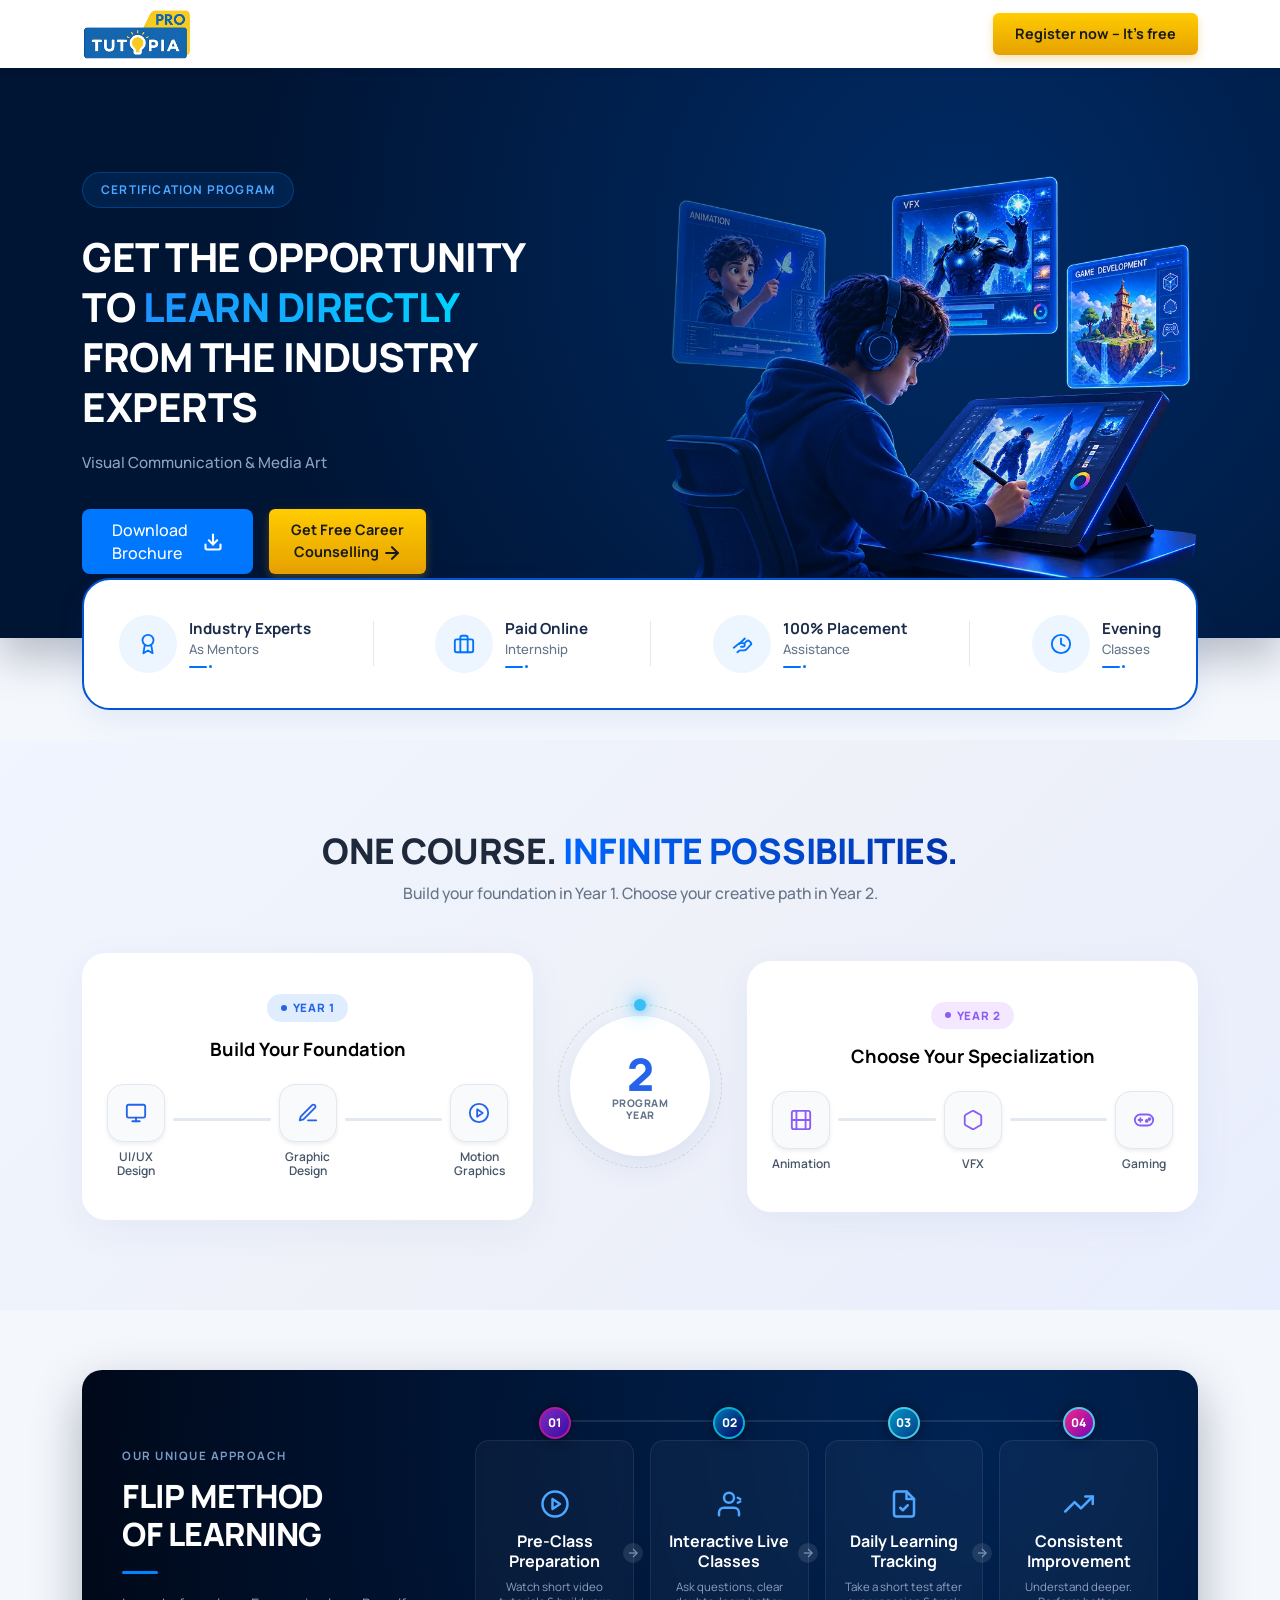
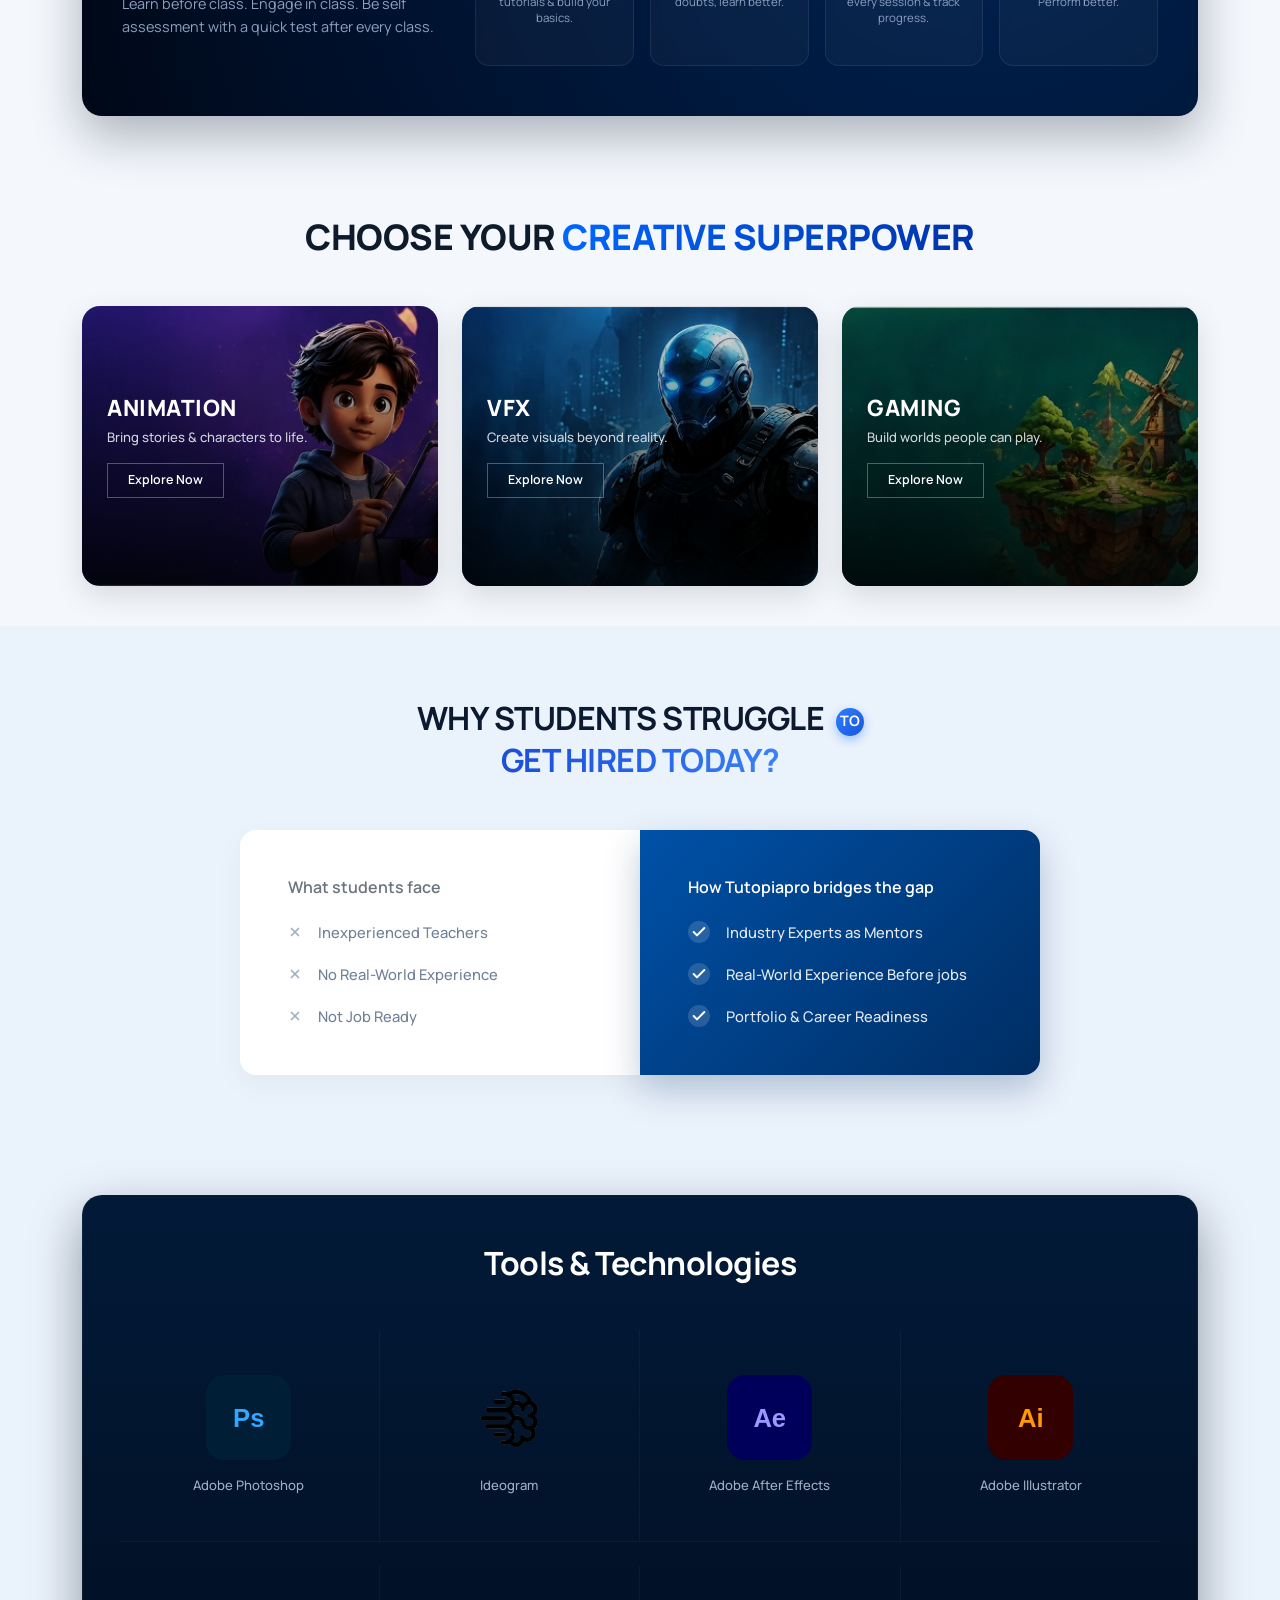
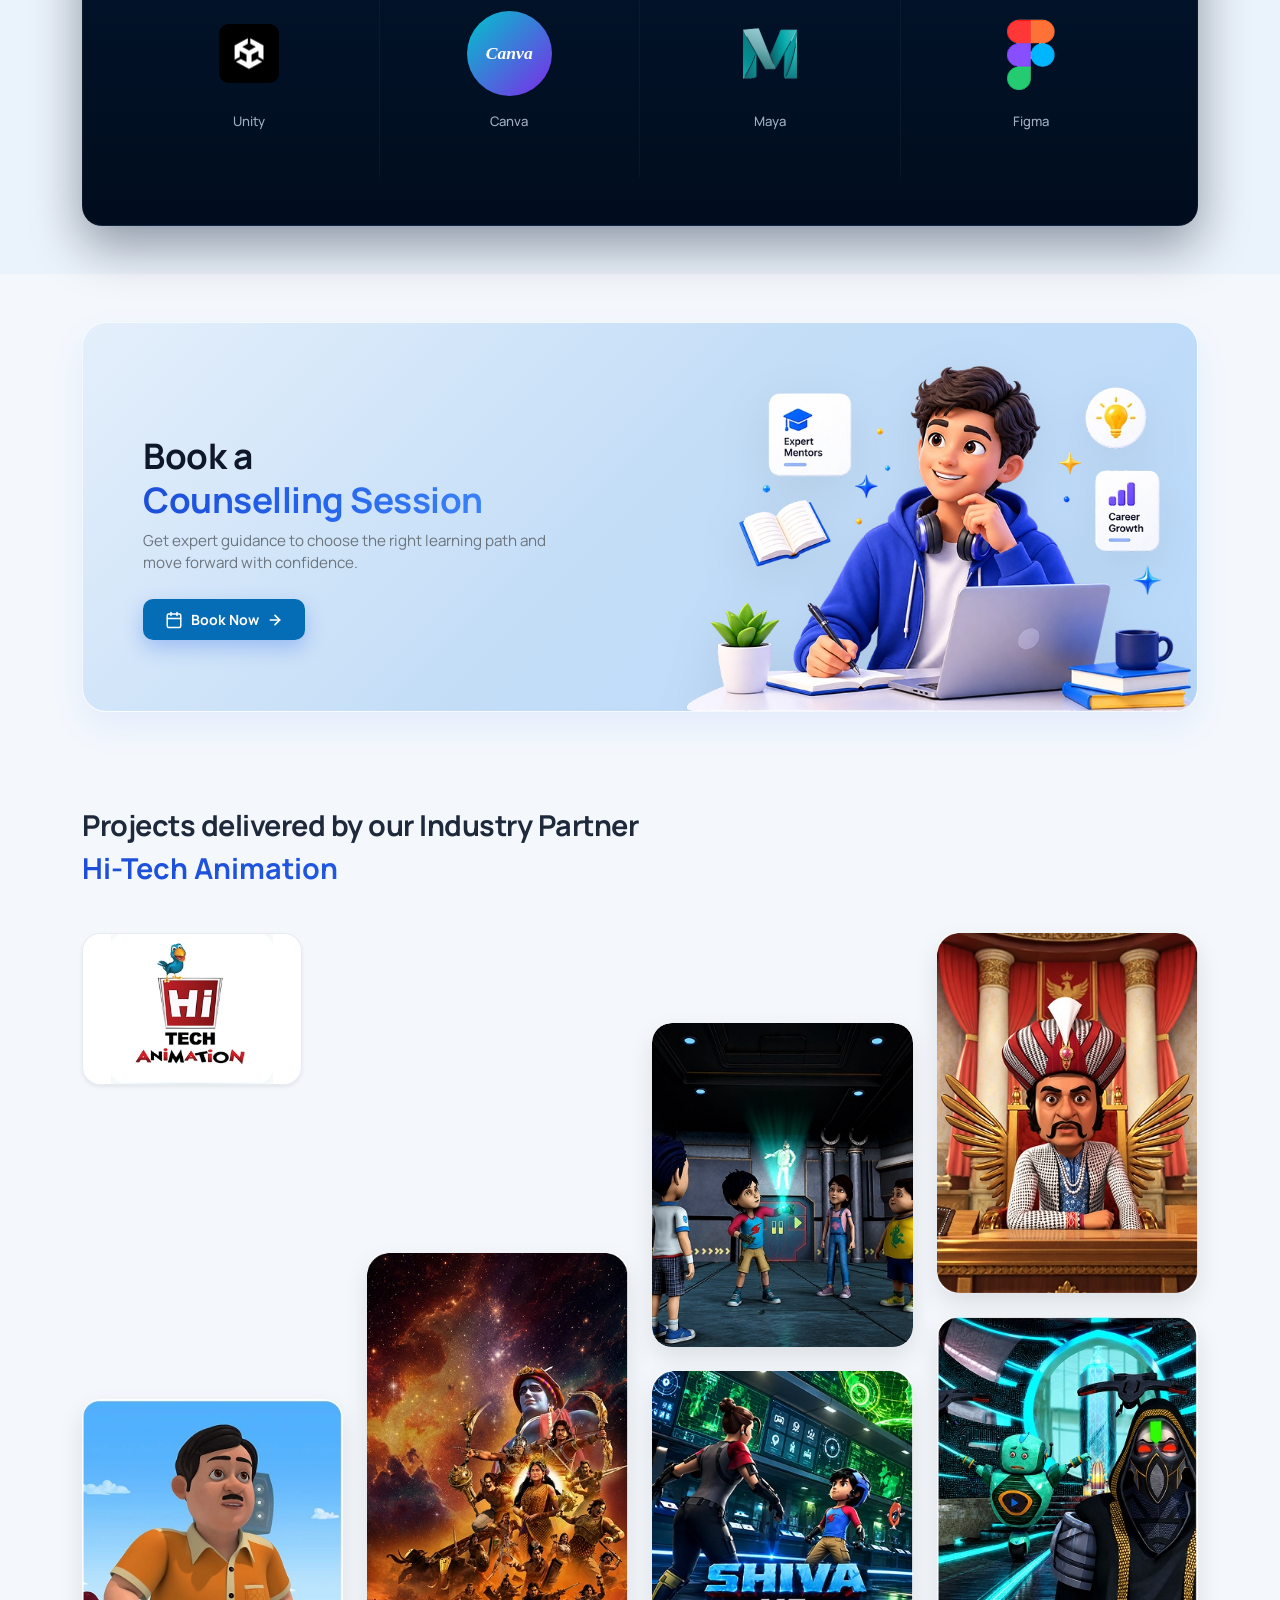
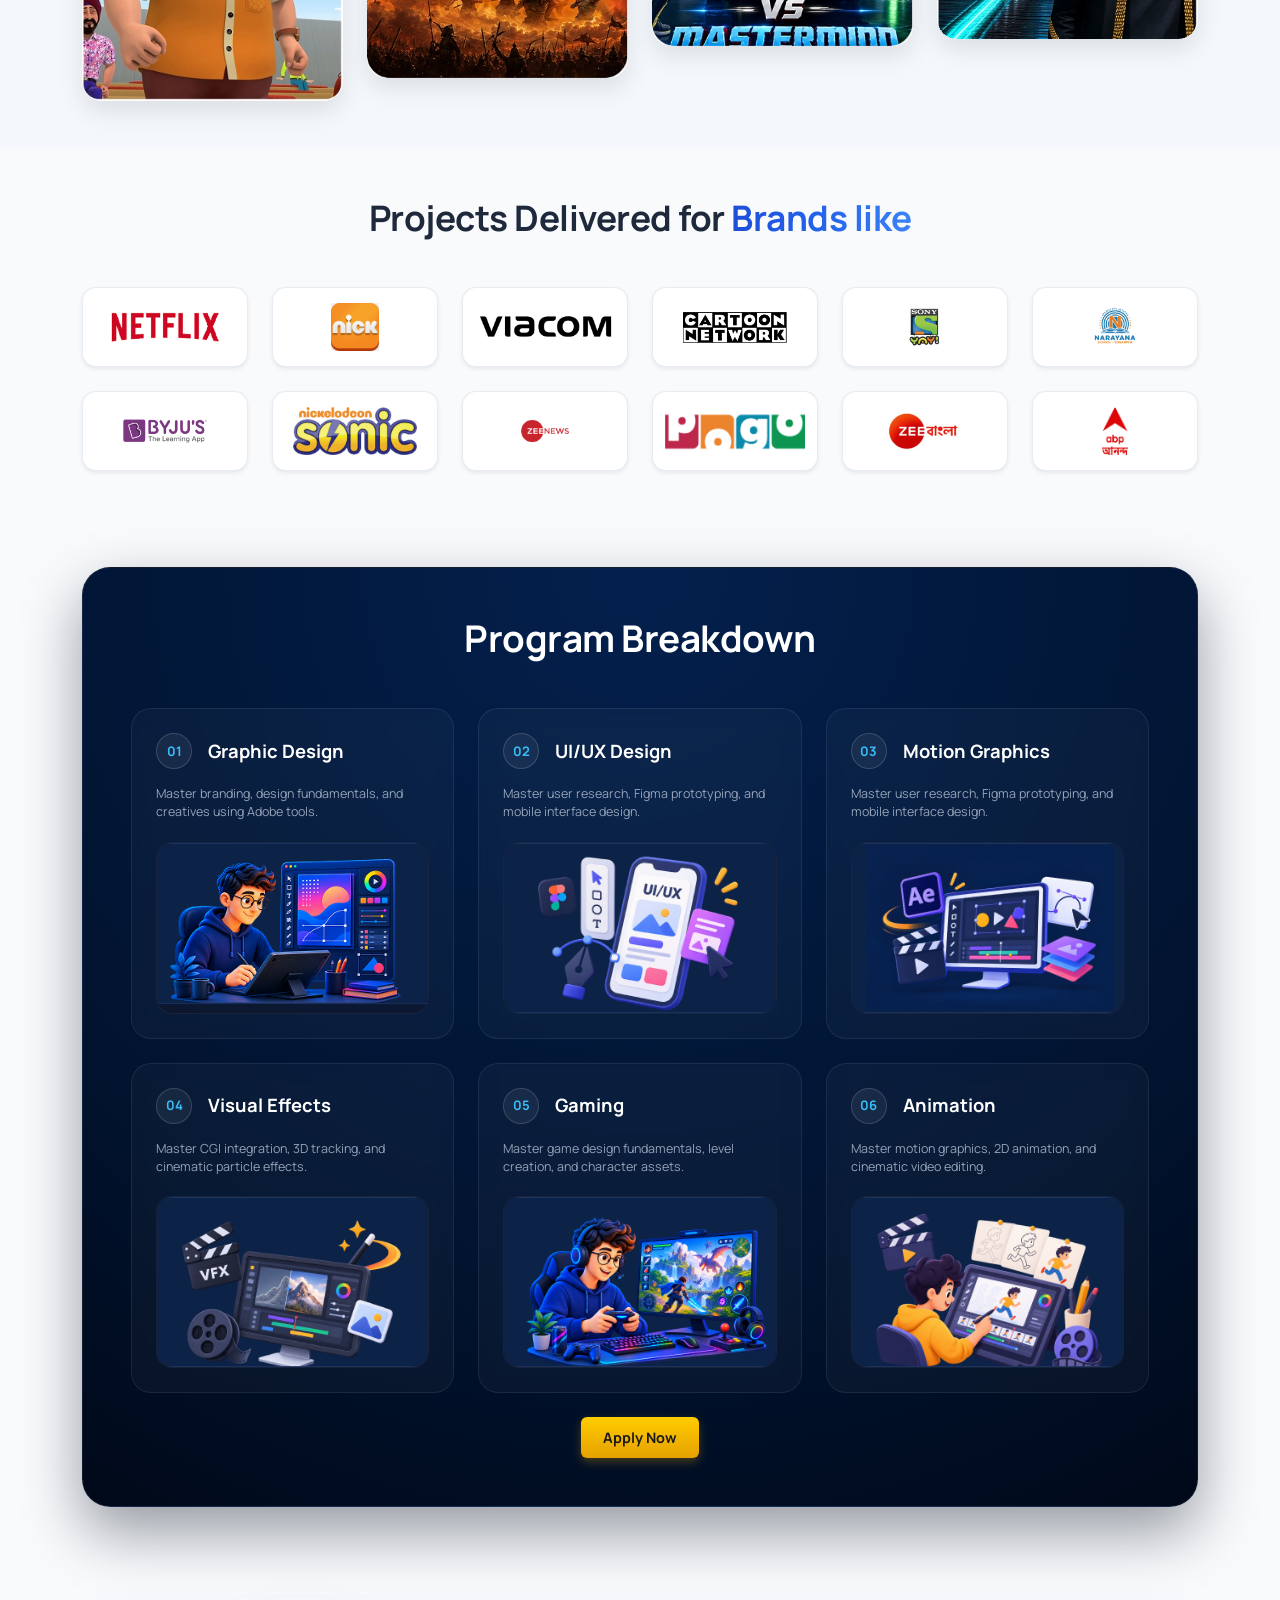
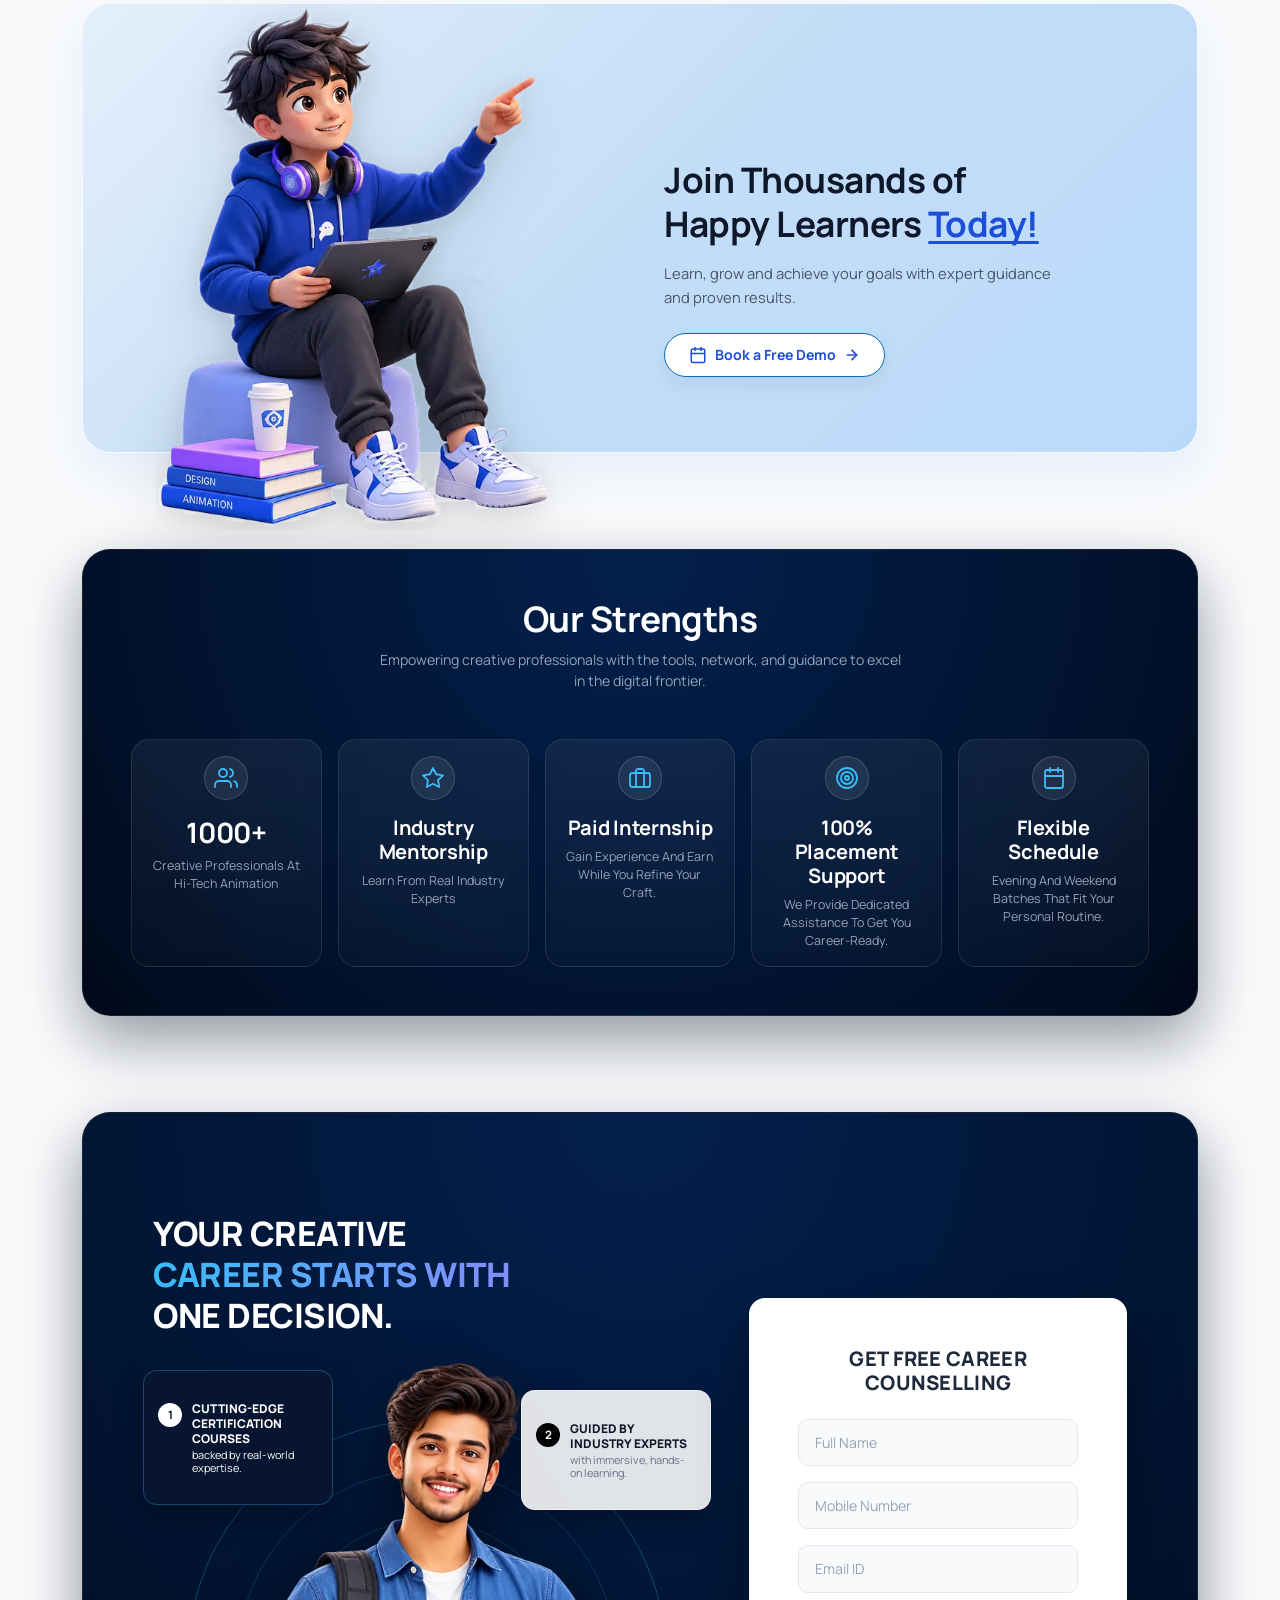
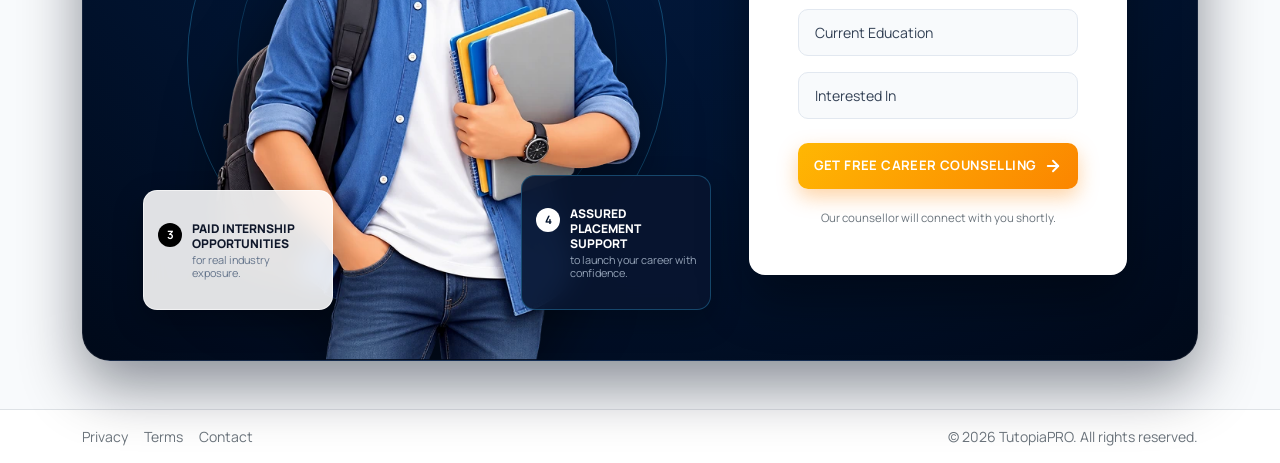
==== commit c0a59eaf: "hii" ====
--- a/index.html
+++ b/index.html
@@ -4,7 +4,7 @@
   <meta charset="utf-8">
   <meta http-equiv="X-UA-Compatible" content="IE=edge">
   <meta name="viewport" content="width=device-width, minimum-scale=1.0, maximum-scale=1.0, user-scalable=no">
-  <title>Tutopia - Appointment LP</title>
+  <title>TutopiaPro</title>
   <meta name="description"
     content="TSAT 2026 is for winning scholarships through merit and not luck. It's a merit-based scholarship program for students from Classes 7 to 12.">
   <link rel="stylesheet" type="text/css" href="assets/css/bootstrap.min.css">
@@ -12,10 +12,8 @@
   <link rel="icon" type="image/png" href="assets/img/favicon.ico">
   <link rel="stylesheet" type="text/css" href="assets/css/owl.carousel.min.css" />
   <link rel="preconnect" href="https://fonts.googleapis.com">
-  <link rel="preconnect" href="https://fonts.gstatic.com" crossorigin>
-  <link
-    href="https://fonts.googleapis.com/css2?family=Kanit:ital,wght@0,100;0,200;0,300;0,400;0,500;0,600;0,700;0,800;0,900;1,100;1,200;1,300;1,400;1,500;1,600;1,700;1,800;1,900&family=Poppins:ital,wght@0,100;0,200;0,300;0,400;0,500;0,600;0,700;0,800;0,900;1,100;1,200;1,300;1,400;1,500;1,600;1,700;1,800;1,900&display=swap"
-    rel="stylesheet">
+<link rel="preconnect" href="https://fonts.gstatic.com" crossorigin>
+<link href="https://fonts.googleapis.com/css2?family=Manrope:wght@200..800&display=swap" rel="stylesheet">
   <link rel="stylesheet" href="https://unpkg.com/aos@2.3.4/dist/aos.css">
   <script src="https://unpkg.com/aos@2.3.4/dist/aos.js"></script>
 
@@ -23,1085 +21,1446 @@
 
 <body>
 
-  <section class="header">
-    <div class="container">
-      <div class="d-flex justify-content-between align-items-center bn-mob">
-        <div class="logo-div">
-          <img src="assets/img/logo.png" alt="Tutopia Learning App" width="130px">
-        </div>
-        <div>
-          <button type="button" class="enquire-btn" data-bs-toggle="modal" data-bs-target="#staticBackdrop">
-            Download Brochure</button>
-          <button type="button" class="enquires-btn" data-bs-toggle="modal" data-bs-target="#staticBackdrop">
-            Enquire Now</button>
-        </div>
-      </div>
-    </div>
-  </section>
-
-  <!-- <section class="banner">
-    <div class="container pt-5">
-      <div class="row">
-        <div class="col-lg-7 col-md-7 col-12">
-          <div class="banner-text" data-aos="fade-right" data-aos-duration="1200">
-
-            <h3 class="smatre">Animation & Visual Art</h3>
-            <p class="text-white">
-              Learn UI/UX, Graphic Design, Motion Graphics and specialize
-              in Animation, VFX, or Game Art through hands-on projects and industry tools. 
+  <!-- Header Section -->
+<header class="navbar-custom" id="mainHeader">
+  <div class="container d-flex justify-content-between align-items-center">
+    <a href="#" class="brand-logo">
+      <img src="assets/img/logo.png" alt="TutopiaPro Logo" class="logo-img">
+    </a>
+    <button class="btn btn-register" data-bs-toggle="modal" data-bs-target="#staticBackdrop">Register now – It's free</button>
+  </div>
+</header>
+
+<!-- Banner Section -->
+<section class="hero-banner hero-card-wrapper">
+  <div class="container">
+    <div class="row align-items-center gy-5">
+      <!-- Left Content -->
+      <div class="col-lg-6" data-aos="fade-right" data-aos-duration="1000">
+        
+        <div class="badge-pill" data-aos="fade-down" data-aos-delay="200">
+          CERTIFICATION PROGRAM
+        </div>
+
+        <h1 class="hero-title" data-aos="fade-up" data-aos-delay="400">
+          GET THE OPPORTUNITY <br>
+          TO  <span class="text-gradient">LEARN DIRECTLY</span> <br>
+          FROM THE INDUSTRY EXPERTS
+        </h1>
+
+        <p class="hero-subtitle" data-aos="fade-up" data-aos-delay="600">
+          Visual Communication & Media Art
+        </p>
+
+        <!-- Buttons Group -->
+        <div class="btn-custom-group d-flex flex-wrap gap-3" data-aos="fade-up" data-aos-delay="800">
+
+          <!-- Download Brochure Button -->
+          <a href="#" class="btn-custom-solid btn-cyan" data-bs-toggle="modal" data-bs-target="#staticBackdrop">
+            <span class="btn-text">Download<br>Brochure</span>
+            <svg class="btn-icon" width="20" height="20" viewBox="0 0 24 24" fill="none" stroke="currentColor" stroke-width="2.5" stroke-linecap="round" stroke-linejoin="round">
+              <path d="M21 15v4a2 2 0 0 1-2 2H5a2 2 0 0 1-2-2v-4"></path>
+              <polyline points="7 10 12 15 17 10"></polyline>
+              <line x1="12" y1="15" x2="12" y2="3"></line>
+            </svg>
+          </a>
+
+          <!-- Get Free Counselling Button -->
+          <a href="#" class="btn btn-register" data-bs-toggle="modal" data-bs-target="#staticBackdrop">
+            <span class="btn-text">Get Free Career<br>Counselling</span>
+            <svg class="btn-icon" width="20" height="20" viewBox="0 0 24 24" fill="none" stroke="currentColor" stroke-width="2.5" stroke-linecap="round" stroke-linejoin="round">
+              <line x1="5" y1="12" x2="19" y2="12"></line>
+              <polyline points="12 5 19 12 12 19"></polyline>
+            </svg>
+          </a>
+
+        </div>
+      </div>
+
+      <!-- Right Content Image Container -->
+      <div class="col-lg-6 col-md-6 col-12" data-aos="fade-left" data-aos-duration="1000" data-aos-delay="300">
+        <div class="counselling-form-card p-4 p-sm-5 bg-white shadow-lg rounded-4 position-relative d-block d-lg-none">
+           <h3 class="form-title text-center text-uppercase fw-extrabold mb-4 fs-5">
+              Get Free Career Counselling
+            </h3>
+
+            <form action="#" method="POST" class="d-flex flex-column gap-3">
+              <!-- Full Name -->
+              <div class="form-floating-custom">
+                <input type="text" class="form-control aesthetic-input" placeholder="Full Name" required>
+              </div>
+
+              <!-- Mobile Number -->
+              <div class="form-floating-custom">
+                <input type="tel" class="form-control aesthetic-input" placeholder="Mobile Number" required>
+              </div>
+
+              <!-- Email ID -->
+              <div class="form-floating-custom">
+                <input type="email" class="form-control aesthetic-input" placeholder="Email ID" required>
+              </div>
+
+              <!-- Current Education Dropdown -->
+              <div class="form-floating-custom">
+                <select class="form-select aesthetic-select" required>
+                  <option value="" selected disabled>Current Education</option>
+                  <option value="10th">10th Standard</option>
+                  <option value="12th">12th Standard</option>
+                  <option value="undergraduate">Undergraduate</option>
+                  <option value="postgraduate">Postgraduate</option>
+                </select>
+              </div>
+
+              <!-- Interested In Dropdown -->
+              <div class="form-floating-custom">
+                <select class="form-select aesthetic-select" required>
+                  <option value="" selected disabled>Interested In</option>
+                  <option value="graphic-design">Graphic Design</option>
+                  <option value="ui-ux">UI/UX Design</option>
+                  <option value="motion-graphics">Motion Graphics</option>
+                  <option value="vfx">Visual Effects (VFX)</option>
+                  <option value="gaming">Gaming</option>
+                  <option value="animation">3D Animation</option>
+                </select>
+              </div>
+
+              <!-- Gradient Animated Submit Button -->
+              <button type="submit" class="btn btn-form-submit w-100 fw-bold mt-2 d-flex align-items-center justify-content-center gap-2">
+                <span>GET FREE CAREER COUNSELLING</span>
+                <svg width="18" height="18" viewBox="0 0 24 24" fill="none" stroke="currentColor" stroke-width="2.5" stroke-linecap="round" stroke-linejoin="round">
+                  <line x1="5" y1="12" x2="19" y2="12"></line>
+                  <polyline points="12 5 19 12 12 19"></polyline>
+                </svg>
+              </button>
+
+              <!-- Footer Micro Text -->
+              <p class="text-center text-muted m-0 small-note mt-1">
+                Our counsellor will connect with you shortly.
+              </p>
+            </form>
+
+          </div>
+        <div class="hero-img-wrapper d-lg-block d-none">
+          <img src="./assets/img/tutopia-bnr.webp" alt="Industry Experts Training" class="hero-img">
+        </div>
+      </div>
+    </div>
+  </div>
+</section>
+
+<!-- Features Bar Section -->
+<section class="features-bar-section">
+  <div class="container">
+    <div class="features-card-wrapper" data-aos="fade-up" data-aos-duration="1000">
+      <div class="feature-item" data-aos="fade-up" data-aos-delay="100">
+      
+        
+        <div class="icon-circle">
+          <svg width="22" height="22" viewBox="0 0 24 24" fill="none" stroke="#0072ff" stroke-width="2" stroke-linecap="round" stroke-linejoin="round">
+            <circle cx="12" cy="8" r="6"/>
+            <path d="M15.477 12.89 17 22l-5-3-5 3 1.523-9.11"/>
+          </svg>
+        </div>
+        <div class="feature-text">
+          <h3>Industry Experts</h3>
+          <p>As Mentors</p>
+          <div class="accent-line"></div>
+        </div>
+      </div>
+
+      <div class="divider-line"></div>
+
+      <!-- Feature Item 2 -->
+      <div class="feature-item" data-aos="fade-up" data-aos-delay="200">
+        <div class="icon-circle">
+          <svg width="22" height="22" viewBox="0 0 24 24" fill="none" stroke="#0072ff" stroke-width="2" stroke-linecap="round" stroke-linejoin="round">
+            <rect x="2" y="7" width="20" height="14" rx="2" ry="2"/>
+            <path d="M16 21V5a2 2 0 0 0-2-2h-4a2 2 0 0 0-2 2v16"/>
+          </svg>
+        </div>
+        <div class="feature-text">
+          <h3>Paid Online</h3>
+          <p>Internship</p>
+          <div class="accent-line"></div>
+        </div>
+      </div>
+
+      <div class="divider-line"></div>
+
+      <!-- Feature Item 3 -->
+      <div class="feature-item" data-aos="fade-up" data-aos-delay="300">
+        <div class="icon-circle">
+          <svg width="22" height="22" viewBox="0 0 24 24" fill="none" stroke="#0072ff" stroke-width="2" stroke-linecap="round" stroke-linejoin="round">
+            <path d="M11 15h2a2 2 0 1 0 0-4h-3c-.6 0-1.1.2-1.4.6L3 16"/>
+            <path d="m7 21 1.6-1.4c.4-.4.9-.6 1.4-.6h4c1.1 0 2.1-.4 2.8-1.2l4.6-4.8c.8-.8.8-2 0-2.8l-1.4-1.4c-.8-.8-2-.8-2.8 0l-1.8 1.8"/>
+            <path d="M15 6 9 12"/>
+          </svg>
+        </div>
+        <div class="feature-text">
+          <h3>100% Placement</h3>
+          <p>Assistance</p>
+          <div class="accent-line"></div>
+        </div>
+      </div>
+
+      <div class="divider-line"></div>
+
+      <!-- Feature Item 4 -->
+      <div class="feature-item" data-aos="fade-up" data-aos-delay="400">
+        <div class="icon-circle">
+          <svg width="22" height="22" viewBox="0 0 24 24" fill="none" stroke="#0072ff" stroke-width="2" stroke-linecap="round" stroke-linejoin="round">
+            <circle cx="12" cy="12" r="10"/>
+            <polyline points="12 6 12 12 16 14"/>
+          </svg>
+        </div>
+        <div class="feature-text">
+          <h3>Evening</h3>
+          <p>Classes</p>
+          <div class="accent-line"></div>
+        </div>
+      </div>
+    </div>
+  </div>
+</section>
+
+<!-- Course Possibilities Section -->
+<section class="course-possibilities-section" id="coursePossibilities">
+  <!-- Background Image Overlay with Opacity -->
+  <div class="bg-overlay-img"></div>
+
+  <div class="container position-relative z-2">
+    <!-- Section Heading -->
+    <div class="text-center mb-5" data-aos="fade-down" data-aos-duration="1000">
+      <h2 class="section-heading">
+        ONE COURSE. <span class="gradient-text">INFINITE POSSIBILITIES.</span>
+      </h2>
+      <p class="section-subheading">
+        Build your foundation in Year 1. Choose your creative path in Year 2.
+      </p>
+    </div>
+
+    <!-- Stepper Container -->
+    <div class="row align-items-center justify-content-center g-4 stepper-wrapper">
+      
+      <!-- Card 1: Year 1 -->
+      <div class="col-lg-5 col-md-6" data-aos="fade-right" data-aos-duration="1000">
+        <div class="stepper-card text-center">
+          <span class="badge-year badge-blue mb-3">
+            <span class="dot"></span> YEAR 1
+          </span>
+          <h3 class="card-title text-black">Build Your Foundation</h3>
+          
+          <div class="step-icons-group d-flex justify-content-center align-items-center gap-2 mt-4">
+            <!-- Icon 1 -->
+            <div class="step-icon-item">
+              <div class="icon-box shadow-sm">
+                <svg width="22" height="22" viewBox="0 0 24 24" fill="none" stroke="#2563eb" stroke-width="2" stroke-linecap="round" stroke-linejoin="round">
+                  <rect x="2" y="3" width="20" height="14" rx="2" ry="2"/>
+                  <line x1="8" y1="21" x2="16" y2="21"/>
+                  <line x1="12" y1="17" x2="12" y2="21"/>
+                </svg>
+              </div>
+              <span>UI/UX<br>Design</span>
+            </div>
+
+            <!-- Animated Stepper Connector Line -->
+            <div class="stepper-line-animated">
+              <div class="animated-pulse"></div>
+            </div>
+
+            <!-- Icon 2 -->
+            <div class="step-icon-item">
+              <div class="icon-box shadow-sm">
+                <svg width="22" height="22" viewBox="0 0 24 24" fill="none" stroke="#2563eb" stroke-width="2" stroke-linecap="round" stroke-linejoin="round">
+                  <path d="M12 20h9"/>
+                  <path d="M16.5 3.5a2.121 2.121 0 0 1 3 3L7 19l-4 1 1-4L16.5 3.5z"/>
+                </svg>
+              </div>
+              <span>Graphic<br>Design</span>
+            </div>
+
+            <!-- Animated Stepper Connector Line -->
+            <div class="stepper-line-animated">
+              <div class="animated-pulse"></div>
+            </div>
+
+            <!-- Icon 3 -->
+            <div class="step-icon-item">
+              <div class="icon-box shadow-sm">
+                <svg width="22" height="22" viewBox="0 0 24 24" fill="none" stroke="#2563eb" stroke-width="2" stroke-linecap="round" stroke-linejoin="round">
+                  <circle cx="12" cy="12" r="10"/>
+                  <polygon points="10 8 16 12 10 16 10 8"/>
+                </svg>
+              </div>
+              <span>Motion<br>Graphics</span>
+            </div>
+          </div>
+        </div>
+      </div>
+
+      <!-- Center Rotating Badge -->
+      <div class="col-lg-2 col-md-12 text-center" data-aos="zoom-in" data-aos-duration="1000">
+        <div class="center-badge-wrapper mx-auto">
+          <!-- Circular Orbit Track & Dot Animation -->
+          <div class="orbit-ring">
+            <span class="orbit-dot"></span>
+          </div>
+          <div class="center-content">
+            <span class="number-two">2</span>
+            <span class="badge-label">PROGRAM<br>YEAR</span>
+          </div>
+        </div>
+      </div>
+
+      <!-- Card 2: Year 2 -->
+      <div class="col-lg-5 col-md-6" data-aos="fade-left" data-aos-duration="1000">
+        <div class="stepper-card text-center">
+          <span class="badge-year badge-purple mb-3">
+            <span class="dot"></span> YEAR 2
+          </span>
+          <h3 class="card-title text-black">Choose Your Specialization</h3>
+          
+          <div class="step-icons-group d-flex justify-content-center align-items-center gap-2 mt-4">
+            <!-- Icon 1 -->
+            <div class="step-icon-item">
+              <div class="icon-box icon-purple shadow-sm">
+                <svg width="22" height="22" viewBox="0 0 24 24" fill="none" stroke="#8b5cf6" stroke-width="2" stroke-linecap="round" stroke-linejoin="round">
+                  <rect x="2" y="2" width="20" height="20" rx="2.18" ry="2.18"/>
+                  <line x1="7" y1="2" x2="7" y2="22"/>
+                  <line x1="17" y1="2" x2="17" y2="22"/>
+                  <line x1="2" y1="12" x2="22" y2="12"/>
+                </svg>
+              </div>
+              <span>Animation</span>
+            </div>
+
+            <!-- Animated Stepper Connector Line -->
+            <div class="stepper-line-animated line-purple">
+              <div class="animated-pulse"></div>
+            </div>
+
+            <!-- Icon 2 -->
+            <div class="step-icon-item">
+              <div class="icon-box icon-purple shadow-sm">
+                <svg width="22" height="22" viewBox="0 0 24 24" fill="none" stroke="#8b5cf6" stroke-width="2" stroke-linecap="round" stroke-linejoin="round">
+                  <path d="M21 16V8a2 2 0 0 0-1-1.73l-7-4a2 2 0 0 0-2 0l-7 4A2 2 0 0 0 3 8v8a2 2 0 0 0 1 1.73l7 4a2 2 0 0 0 2 0l7-4A2 2 0 0 0 21 16z"/>
+                </svg>
+              </div>
+              <span>VFX</span>
+            </div>
+
+            <!-- Animated Stepper Connector Line -->
+            <div class="stepper-line-animated line-purple">
+              <div class="animated-pulse"></div>
+            </div>
+
+            <!-- Icon 3 -->
+            <div class="step-icon-item">
+              <div class="icon-box icon-purple shadow-sm">
+                <svg width="22" height="22" viewBox="0 0 24 24" fill="none" stroke="#8b5cf6" stroke-width="2" stroke-linecap="round" stroke-linejoin="round">
+                  <line x1="6" y1="12" x2="10" y2="12"/>
+                  <line x1="8" y1="10" x2="8" y2="14"/>
+                  <circle cx="15" cy="13" r="1"/>
+                  <circle cx="18" cy="11" r="1"/>
+                  <rect x="2" y="6" width="20" height="12" rx="6"/>
+                </svg>
+              </div>
+              <span>Gaming</span>
+            </div>
+          </div>
+        </div>
+      </div>
+
+    </div>
+  </div>
+</section>
+
+<!-- Section 1: Flip Method of Learning -->
+<section class="flip-method-section">
+  <div class="container">
+    <div class="flip-card-wrapper" data-aos="fade-up" data-aos-duration="1000">
+      <div class="row align-items-center gy-4">
+        
+        <!-- Left Info Content -->
+        <div class="col-lg-4" data-aos="fade-right" data-aos-delay="200">
+          <span class="badge-subtitle">OUR UNIQUE APPROACH</span>
+          <h2 class="flip-title">FLIP METHOD <br>OF LEARNING</h2>
+          <div class="heading-line"></div>
+          <p class="flip-description">
+            Learn before class. Engage in class. Be self assessment with a quick test after every class.
+          </p>
+        </div>
+
+        <!-- Right Stepper Process Cards -->
+        <div class="col-lg-8" data-aos="fade-left" data-aos-delay="400">
+          <div class="stepper-cards-container position-relative">
+            
+            <!-- Continuous Animated Connection Line behind badges -->
+            <div class="stepper-line-track">
+              <div class="stepper-line-pulse"></div>
+            </div>
+
+            <div class="row g-3 row-cols-1 row-cols-sm-2 row-cols-md-4">
+              
+              <!-- Step 1 -->
+              <div class="col">
+                <div class="process-card">
+                  <div class="step-badge num-badge-1">01</div>
+                  <div class="card-icon">
+                    <svg width="30" height="30" viewBox="0 0 24 24" fill="none" stroke="currentColor" stroke-width="2" stroke-linecap="round" stroke-linejoin="round">
+                      <circle cx="12" cy="12" r="10"></circle>
+                      <polygon points="10 8 16 12 10 16 10 8"></polygon>
+                    </svg>
+                  </div>
+                  <h3 class="card-heading">Pre-Class Preparation</h3>
+                  <p class="card-subtext">Watch short video tutorials & build your basics.</p>
+                  <div class="arrow-indicator">
+                    <svg width="14" height="14" viewBox="0 0 24 24" fill="none" stroke="currentColor" stroke-width="2"><line x1="5" y1="12" x2="19" y2="12"></line><polyline points="12 5 19 12 12 19"></polyline></svg>
+                  </div>
+                </div>
+              </div>
+
+              <!-- Step 2 -->
+              <div class="col">
+                <div class="process-card">
+                  <div class="step-badge num-badge-2">02</div>
+                  <div class="card-icon">
+                    <svg width="30" height="30" viewBox="0 0 24 24" fill="none" stroke="currentColor" stroke-width="2" stroke-linecap="round" stroke-linejoin="round">
+                      <path d="M20 21v-2a4 4 0 0 0-4-4H8a4 4 0 0 0-4 4v2"></path>
+                      <circle cx="12" cy="7" r="4"></circle>
+                      <path d="M19 11l2-1M19 7l2 1"></path>
+                    </svg>
+                  </div>
+                  <h3 class="card-heading">Interactive Live Classes</h3>
+                  <p class="card-subtext">Ask questions, clear doubts, learn better.</p>
+                  <div class="arrow-indicator">
+                    <svg width="14" height="14" viewBox="0 0 24 24" fill="none" stroke="currentColor" stroke-width="2"><line x1="5" y1="12" x2="19" y2="12"></line><polyline points="12 5 19 12 12 19"></polyline></svg>
+                  </div>
+                </div>
+              </div>
+
+              <!-- Step 3 -->
+              <div class="col">
+                <div class="process-card">
+                  <div class="step-badge num-badge-3">03</div>
+                  <div class="card-icon">
+                    <svg width="30" height="30" viewBox="0 0 24 24" fill="none" stroke="currentColor" stroke-width="2" stroke-linecap="round" stroke-linejoin="round">
+                      <path d="M14 2H6a2 2 0 0 0-2 2v16a2 2 0 0 0 2 2h12a2 2 0 0 0 2-2V8z"></path>
+                      <polyline points="14 2 14 8 20 8"></polyline>
+                      <path d="m9 15 2 2 4-4"></path>
+                    </svg>
+                  </div>
+                  <h3 class="card-heading">Daily Learning Tracking</h3>
+                  <p class="card-subtext">Take a short test after every session & track progress.</p>
+                  <div class="arrow-indicator">
+                    <svg width="14" height="14" viewBox="0 0 24 24" fill="none" stroke="currentColor" stroke-width="2"><line x1="5" y1="12" x2="19" y2="12"></line><polyline points="12 5 19 12 12 19"></polyline></svg>
+                  </div>
+                </div>
+              </div>
+
+              <!-- Step 4 -->
+              <div class="col">
+                <div class="process-card">
+                  <div class="step-badge num-badge-4">04</div>
+                  <div class="card-icon">
+                    <svg width="30" height="30" viewBox="0 0 24 24" fill="none" stroke="currentColor" stroke-width="2" stroke-linecap="round" stroke-linejoin="round">
+                      <polyline points="23 6 13.5 15.5 8.5 10.5 1 18"></polyline>
+                      <polyline points="17 6 23 6 23 12"></polyline>
+                    </svg>
+                  </div>
+                  <h3 class="card-heading">Consistent Improvement</h3>
+                  <p class="card-subtext">Understand deeper. Perform better.</p>
+                </div>
+              </div>
+
+            </div>
+          </div>
+        </div>
+
+      </div>
+    </div>
+  </div>
+</section>
+
+<!-- Section 2: Creative Superpower Cards -->
+<section class="superpower-section">
+  <div class="container">
+    <div class="text-center mb-5" data-aos="fade-down" data-aos-duration="1000">
+      <h2 class="superpower-title">
+        CHOOSE YOUR <span class="text-gradient-blue">CREATIVE SUPERPOWER</span>
+      </h2>
+    </div>
+
+    <div class="row g-4 justify-content-center">
+      
+      <!-- Card 1: Animation -->
+      <div class="col-lg-4 col-md-6" data-aos="fade-up" data-aos-delay="200">
+        <div class="superpower-card card-animation">
+          <img src="assets/img/img.webp" alt="Animation Category" class="card-bg-img" onerror="this.src='https://via.placeholder.com/400x500/3b1471/ffffff?text=Animation+Image+Path'">
+          <div class="card-overlay"></div>
+          <div class="card-content">
+            <h3>ANIMATION</h3>
+            <p>Bring stories & characters to life.</p>
+            <a href="#" class="btn-explore" data-bs-toggle="modal" data-bs-target="#staticBackdrop">Explore Now</a>
+          </div>
+        </div>
+      </div>
+
+      <!-- Card 2: VFX -->
+      <div class="col-lg-4 col-md-6" data-aos="fade-up" data-aos-delay="400">
+        <div class="superpower-card card-vfx">
+          <img src="assets/img/img2.webp" alt="VFX Category" class="card-bg-img" onerror="this.src='https://via.placeholder.com/400x500/08336d/ffffff?text=VFX+Image+Path'">
+          <div class="card-overlay"></div>
+          <div class="card-content">
+            <h3>VFX</h3>
+            <p>Create visuals beyond reality.</p>
+            <a href="#" class="btn-explore" data-bs-toggle="modal" data-bs-target="#staticBackdrop">Explore Now</a>
+          </div>
+        </div>
+      </div>
+
+      <!-- Card 3: Gaming -->
+      <div class="col-lg-4 col-md-6" data-aos="fade-up" data-aos-delay="600">
+        <div class="superpower-card card-gaming">
+          <img src="assets/img/img3.webp" alt="Gaming Category" class="card-bg-img" onerror="this.src='https://via.placeholder.com/400x500/074d32/ffffff?text=Gaming+Image+Path'">
+          <div class="card-overlay"></div>
+          <div class="card-content">
+            <h3>GAMING</h3>
+            <p>Build worlds people can play.</p>
+            <a href="#" class="btn-explore" data-bs-toggle="modal" data-bs-target="#staticBackdrop">Explore Now</a>
+          </div>
+        </div>
+      </div>
+
+    </div>
+  </div>
+</section>
+
+
+<!-- Section 1: Comparison Section (Why Students Struggle) -->
+<section class="struggle-section py-5">
+  <div class="container py-4">
+    <!-- Main Title -->
+    <div class="text-center mb-5 position-relative">
+      <h2 class="struggle-title fw-bold text-uppercase">
+        WHY STUDENTS STRUGGLE <span class="highlight-box">TO</span><br>
+        <span class="gradient-text-blue">GET HIRED TODAY?</span>
+      </h2>
+    </div>
+
+    <!-- Comparison Cards Container -->
+    <div class="row g-0 justify-content-center align-items-stretch comparison-container mx-auto">
+      
+      <!-- Left Card: What students face -->
+      <div class="col-md-6 col-lg-5" data-aos="fade-right" data-aos-duration="1000">
+        <div class="card-problem h-100 p-4 p-lg-5">
+          <h3 class="card-header-title text-muted mb-4">What students face</h3>
+          
+          <ul class="list-unstyled comparison-list mb-0">
+            <li class="problem-item">
+              <span class="icon-cross me-3">
+                <svg width="14" height="14" viewBox="0 0 24 24" fill="none" stroke="currentColor" stroke-width="3" stroke-linecap="round" stroke-linejoin="round">
+                  <line x1="18" y1="6" x2="6" y2="18"></line>
+                  <line x1="6" y1="6" x2="18" y2="18"></line>
+                </svg>
+              </span>
+              <span>Inexperienced Teachers</span>
+            </li>
+            <li class="problem-item">
+              <span class="icon-cross me-3">
+                <svg width="14" height="14" viewBox="0 0 24 24" fill="none" stroke="currentColor" stroke-width="3" stroke-linecap="round" stroke-linejoin="round">
+                  <line x1="18" y1="6" x2="6" y2="18"></line>
+                  <line x1="6" y1="6" x2="18" y2="18"></line>
+                </svg>
+              </span>
+              <span>No Real-World Experience</span>
+            </li>
+            <li class="problem-item">
+              <span class="icon-cross me-3">
+                <svg width="14" height="14" viewBox="0 0 24 24" fill="none" stroke="currentColor" stroke-width="3" stroke-linecap="round" stroke-linejoin="round">
+                  <line x1="18" y1="6" x2="6" y2="18"></line>
+                  <line x1="6" y1="6" x2="18" y2="18"></line>
+                </svg>
+              </span>
+              <span>Not Job Ready</span>
+            </li>
+          </ul>
+        </div>
+      </div>
+
+      <!-- Right Card: How Tutopiapro bridges the gap -->
+      <div class="col-md-6 col-lg-5 mt-4 mt-md-0" data-aos="fade-left" data-aos-duration="1000">
+        <div class="card-solution h-100 p-4 p-lg-5">
+          <h3 class="card-header-title text-white mb-4">How Tutopiapro bridges the gap</h3>
+          
+          <ul class="list-unstyled comparison-list mb-0">
+            <li class="solution-item">
+              <span class="icon-check me-3">
+                <svg width="16" height="16" viewBox="0 0 24 24" fill="none" stroke="currentColor" stroke-width="3" stroke-linecap="round" stroke-linejoin="round">
+                  <polyline points="20 6 9 17 4 12"></polyline>
+                </svg>
+              </span>
+              <span>Industry Experts as Mentors</span>
+            </li>
+            <li class="solution-item">
+              <span class="icon-check me-3">
+                <svg width="16" height="16" viewBox="0 0 24 24" fill="none" stroke="currentColor" stroke-width="3" stroke-linecap="round" stroke-linejoin="round">
+                  <polyline points="20 6 9 17 4 12"></polyline>
+                </svg>
+              </span>
+              <span>Real-World Experience Before jobs</span>
+            </li>
+            <li class="solution-item">
+              <span class="icon-check me-3">
+                <svg width="16" height="16" viewBox="0 0 24 24" fill="none" stroke="currentColor" stroke-width="3" stroke-linecap="round" stroke-linejoin="round">
+                  <polyline points="20 6 9 17 4 12"></polyline>
+                </svg>
+              </span>
+              <span>Portfolio & Career Readiness</span>
+            </li>
+          </ul>
+        </div>
+      </div>
+
+    </div>
+  </div>
+</section>
+
+<!-- Section 2: Tools & Technologies -->
+<section class="tools-section py-5">
+  <div class="container">
+    <div class="tools-card-wrapper p-4 p-md-5" data-aos="zoom-in" data-aos-duration="1000">
+      
+      <!-- Section Header -->
+      <div class="text-center mb-5">
+        <h2 class="tools-main-title text-white fw-bold">Tools & Technologies</h2>
+      </div>
+
+      <!-- Tools Grid -->
+      <div class="row row-cols-2 row-cols-md-4 g-4 tools-grid">
+        
+        <!-- Tool 1: Photoshop -->
+        <div class="col" data-aos="fade-up" data-aos-delay="100">
+          <div class="br-border">
+          <div class="tool-item text-center">
+            <div class="icon-box-tool mb-3">
+              <span class="ps-logo">Ps</span>
+            </div>
+            <p class="tool-name">Adobe Photoshop</p>
+          </div>
+        </div>
+      </div>
+        <!-- Tool 2: Ideogram -->
+        <div class="col" data-aos="fade-up" data-aos-delay="200">
+          <div class="tool-item text-center">
+            <div class="icon-box-tool mb-3">
+              <!-- SVG Ideogram Logo -->
+              <img src="assets/img/ideogram.png" alt="Ideogram Logo" class="ideogram-logo">
+            </div>
+            <p class="tool-name">Ideogram</p>
+          </div>
+        </div>
+
+        <!-- Tool 3: After Effects -->
+        <div class="col" data-aos="fade-up" data-aos-delay="300">
+          <div class="tool-item text-center">
+            <div class="icon-box-tool mb-3">
+              <span class="ae-logo">Ae</span>
+            </div>
+            <p class="tool-name">Adobe After Effects</p>
+          </div>
+        </div>
+
+        <!-- Tool 4: Illustrator -->
+        <div class="col" data-aos="fade-up" data-aos-delay="400">
+          <div class="tool-item text-center">
+            <div class="icon-box-tool mb-3">
+              <span class="ai-logo">Ai</span>
+            </div>
+            <p class="tool-name">Adobe Illustrator</p>
+          </div>
+        </div>
+
+        <!-- Tool 5: Unity -->
+        <div class="col" data-aos="fade-up" data-aos-delay="500">
+          <div class="tool-item text-center">
+            <div class="icon-box-tool mb-3">
+              <!-- SVG Unity Logo -->
+              <img src="assets/img/unity.png" alt="Unity Logo" class="unity-logo">
+            </div>
+            <p class="tool-name">Unity</p>
+          </div>
+        </div>
+
+        <!-- Tool 6: Canva -->
+        <div class="col" data-aos="fade-up" data-aos-delay="600">
+          <div class="tool-item text-center">
+            <div class="icon-box-tool mb-3">
+              <span class="canva-logo">Canva</span>
+            </div>
+            <p class="tool-name">Canva</p>
+          </div>
+        </div>
+
+        <!-- Tool 7: Maya -->
+        <div class="col" data-aos="fade-up" data-aos-delay="700">
+          <div class="tool-item text-center">
+            <div class="icon-box-tool mb-3">
+              <img src="assets/img/maya.png" alt="Maya Logo" class="maya-logo">
+            </div>
+            <p class="tool-name">Maya</p>
+          </div>
+        </div>
+
+        <!-- Tool 8: Figma -->
+        <div class="col" data-aos="fade-up" data-aos-delay="800">
+          <div class="tool-item text-center">
+            <div class="icon-box-tool mb-3">
+              <!-- SVG Figma Logo -->
+              <img src="assets/img/figma.png" alt="Figma Logo" class="figma-logo">
+            </div>
+            <p class="tool-name">Figma</p>
+          </div>
+        </div>
+
+      </div>
+    </div>
+  </div>
+</section>
+
+<!-- Section 1: Book a Counselling Session -->
+<section class="counselling-section py-5">
+  <div class="container">
+    <div class="counselling-card position-relative overflow-hidden" data-aos="fade-up" data-aos-duration="1000">
+      <div class="row align-items-center">
+        
+        <!-- Left Content -->
+        <div class="col-lg-6 z-2" data-aos="fade-right" data-aos-delay="200">
+          <h2 class="counselling-title fw-bold mb-2">
+            Book a<br>
+            <span class="gradient-blue-text">Counselling Session</span>
+          </h2>
+          <p class="counselling-subtext text-muted mb-4">
+            Get expert guidance to choose the right learning path and move forward with confidence.
+          </p>
+          
+          <!-- Animated Button with Left SVG Icon -->
+          <a href="#" class="btn btn-book-now d-inline-flex align-items-center gap-2" data-bs-toggle="modal" data-bs-target="#staticBackdrop">
+            <svg class="btn-icon" width="18" height="18" viewBox="0 0 24 24" fill="none" stroke="currentColor" stroke-width="2" stroke-linecap="round" stroke-linejoin="round">
+              <rect x="3" y="4" width="18" height="18" rx="2" ry="2"></rect>
+              <line x1="16" y1="2" x2="16" y2="6"></line>
+              <line x1="8" y1="2" x2="8" y2="6"></line>
+              <line x1="3" y1="10" x2="21" y2="10"></line>
+            </svg>
+            <span>Book Now</span>
+            <svg class="btn-arrow" width="16" height="16" viewBox="0 0 24 24" fill="none" stroke="currentColor" stroke-width="2.5" stroke-linecap="round" stroke-linejoin="round">
+              <line x1="5" y1="12" x2="19" y2="12"></line>
+              <polyline points="12 5 19 12 12 19"></polyline>
+            </svg>
+          </a>
+        </div>
+
+        <!-- Right Side Image Graphic -->
+        <div class="col-lg-6 text-center text-lg-end mt-4 mt-lg-0 z-2" data-aos="fade-left" data-aos-delay="400">
+          <div class="counselling-img-wrapper position-relative d-inline-block">
+            <img src="assets/img/CTA-img.webp" alt="Counselling Session Illustration" class="img-fluid counselling-main-img" onerror="this.src='https://via.placeholder.com/550x380/cbe2fd/1d4ed8?text=Counselling+Illustration+Path'">
+          </div>
+        </div>
+
+      </div>
+    </div>
+  </div>
+</section>
+
+<!-- Section 2: Projects Delivered by Industry Partner -->
+<section class="partner-projects-section py-5">
+  <div class="container">
+    
+    <!-- Section Titles -->
+    <div class="mb-5" data-aos="zoom-in-down" data-aos-duration="800">
+      <h2 class="partner-section-title fw-bold">Projects delivered by our Industry Partner</h2>
+      <h3 class="partner-name gradient-blue-text fw-bold">Hi-Tech Animation</h3>
+    </div>
+
+    <div class="d-block d-lg-none">
+      <img src="assets/img/gaatuu.webp" alt="Hi-Tech Animation Logo" class="img-fluid partner-logo-mobile mb-4">  
+    </div>
+
+    <!-- Asymmetric Gallery Grid with Mobile 2-Column Dividers -->
+    <div class="row g-4 align-items-start fds mobile-grid-container position-relative">
+      
+      <!-- Column 1 -->
+      <div class="col-6 col-md-6 col-lg-3 d-flex flex-column gap-4 mobile-grid-item">
+        <!-- Partner Logo Card -->
+        <div class="partner-logo-card shadow-sm text-center d-inline-block" data-aos="zoom-in-down" data-aos-delay="100">
+          <img src="assets/img/hitech-logo.webp" alt="Hi-Tech Animation Logo" class="img-fluid partner-logo-img">
+        </div>
+        
+        <!-- Image 1 -->
+        <div class="gallery-card g-crds2 overflow-hidden" data-aos="fall-bounce" style="animation-delay: 200ms;">
+          <img src="assets/img/industry-partner1.webp" alt="Animation Character Project" class="img-fluid gallery-img">
+        </div>
+      </div>
+
+      <!-- Column 2 -->
+      <div class="col-6 col-md-6 col-lg-3 d-flex flex-column gap-4 mobile-grid-item">
+        <!-- Image 2 -->
+        <div class="gallery-card g-crds1 overflow-hidden" data-aos="fall-bounce" style="animation-delay: 400ms;">
+          <img src="assets/img/industry-partner2.webp" alt="Epic Poster Project" class="img-fluid gallery-img">
+        </div>
+      </div>
+
+      <!-- Column 3 -->
+      <div class="col-6 col-md-12 col-lg-3 d-flex flex-column gap-4 mobile-grid-item">
+        <!-- Image 3 -->
+        <div class="gallery-card g-crds overflow-hidden" data-aos="fall-bounce" style="animation-delay: 600ms;">
+          <img src="assets/img/industry-partner3.webp" alt="Shiva Animation Project" class="img-fluid gallery-img">
+        </div>
+        <!-- Image 4 -->
+        <div class="gallery-card overflow-hidden" data-aos="fall-bounce" style="animation-delay: 800ms;">
+          <img src="assets/img/industry-partner4.webp" alt="Sci-Fi Scene Project" class="img-fluid gallery-img">
+        </div>
+      </div>
+
+      <!-- Column 4 -->
+      <div class="col-6 col-md-12 col-lg-3 d-flex flex-column gap-4 mobile-grid-item">
+        <!-- Image 5 -->
+        <div class="gallery-card overflow-hidden" data-aos="fall-bounce" style="animation-delay: 1000ms;">
+          <img src="assets/img/industry-partner5.webp" alt="Royal Animation Character Project" class="img-fluid gallery-img">
+        </div>
+        <!-- Image 6 -->
+        <div class="gallery-card overflow-hidden" data-aos="fall-bounce" style="animation-delay: 1200ms;">
+          <img src="assets/img/industry-partner6.webp" alt="Shiva Animation Project" class="img-fluid gallery-img">
+        </div>
+      </div>
+
+    </div>
+  </div>
+</section>
+
+<!-- SECTION 1: BRANDS GRID -->
+<section class="brands-section py-5">
+  <div class="container">
+    <div class="text-center mb-5" data-aos="fade-down" data-aos-duration="1000">
+      <h2 class="brands-title fw-bold">
+        Projects Delivered for <span class="gradient-text-blue">Brands like</span>
+      </h2>
+    </div>
+
+    <!-- Brands Grid -->
+    <div class="row row-cols-2 row-cols-sm-3 row-cols-md-4 row-cols-lg-6 g-4 align-items-center justify-content-center">
+      
+      <!-- Brand 1: Netflix -->
+      <div class="col" data-aos="fade-up" data-aos-delay="100">
+        <div class="brand-card shadow-sm">
+          <img src="assets/img/netfix.png" alt="Netflix" class="brand-logo">
+        </div>
+      </div>
+
+      <!-- Brand 2: Nick -->
+      <div class="col" data-aos="fade-up" data-aos-delay="150">
+        <div class="brand-card shadow-sm">
+          <img src="assets/img/nick.png" alt="Nick" class="brand-logo" onerror="this.src='https://via.placeholder.com/120x45/ffffff/ff6600?text=nick'">
+        </div>
+      </div>
+
+      <!-- Brand 3: Viacom -->
+      <div class="col" data-aos="fade-up" data-aos-delay="200">
+        <div class="brand-card shadow-sm">
+          <img src="assets/img/viacom.png" alt="Viacom" class="brand-logo" onerror="this.src='https://via.placeholder.com/120x45/ffffff/000000?text=VIACOM'">
+        </div>
+      </div>
+
+      <!-- Brand 4: Cartoon Network -->
+      <div class="col" data-aos="fade-up" data-aos-delay="250">
+        <div class="brand-card shadow-sm">
+          <img src="assets/img/cn.png" alt="Cartoon Network" class="brand-logo" onerror="this.src='https://via.placeholder.com/120x45/ffffff/000000?text=CARTOON+NETWORK'">
+        </div>
+      </div>
+
+      <!-- Brand 5: Sony Yay -->
+      <div class="col" data-aos="fade-up" data-aos-delay="300">
+        <div class="brand-card shadow-sm">
+          <img src="assets/img/sony-yay.png" alt="Sony Yay" class="brand-logo" onerror="this.src='https://via.placeholder.com/120x45/ffffff/00b0ff?text=SONY+YAY'">
+        </div>
+      </div>
+
+      <!-- Brand 6: Narayana -->
+      <div class="col" data-aos="fade-up" data-aos-delay="350">
+        <div class="brand-card shadow-sm">
+          <img src="assets/img/narayana-logo.png" alt="Narayana" class="brand-logo" onerror="this.src='https://via.placeholder.com/120x45/ffffff/0052cc?text=NARAYANA'">
+        </div>
+      </div>
+
+      <!-- Brand 7: Byju's -->
+      <div class="col" data-aos="fade-up" data-aos-delay="400">
+        <div class="brand-card shadow-sm">
+          <img src="assets/img/byju.png" alt="BYJU'S" class="brand-logo">
+        </div>
+      </div>
+
+      <!-- Brand 8: Sonic -->
+      <div class="col" data-aos="fade-up" data-aos-delay="450">
+        <div class="brand-card shadow-sm">
+          <img src="assets/img/sonic.png" alt="Sonic" class="brand-logo" onerror="this.src='https://via.placeholder.com/120x45/ffffff/ff9900?text=sonic'">
+        </div>
+      </div>
+
+      <!-- Brand 9: Zee News -->
+      <div class="col" data-aos="fade-up" data-aos-delay="500">
+        <div class="brand-card shadow-sm">
+          <img src="assets/img/zeenews.png" alt="Zee News" class="brand-logo" onerror="this.src='https://via.placeholder.com/120x45/ffffff/ff0000?text=ZEENEWS'">
+        </div>
+      </div>
+
+      <!-- Brand 10: Pogo -->
+      <div class="col" data-aos="fade-up" data-aos-delay="550">
+        <div class="brand-card shadow-sm">
+          <img src="assets/img/pogo.png" alt="Pogo" class="brand-logo" onerror="this.src='https://via.placeholder.com/120x45/ffffff/00d2ff?text=pogo'">
+        </div>
+      </div>
+
+      <!-- Brand 11: Zee Bangla -->
+      <div class="col" data-aos="fade-up" data-aos-delay="600">
+        <div class="brand-card shadow-sm">
+          <img src="assets/img/zeebangla.png" alt="Zee Bangla" class="brand-logo" onerror="this.src='https://via.placeholder.com/120x45/ffffff/e60000?text=ZEE+BANGLA'">
+        </div>
+      </div>
+
+      <!-- Brand 12: ABP Ananda -->
+      <div class="col" data-aos="fade-up" data-aos-delay="650">
+        <div class="brand-card shadow-sm">
+          <img src="assets/img/abp.png" alt="ABP Ananda" class="brand-logo" onerror="this.src='https://via.placeholder.com/120x45/ffffff/d90429?text=ABP+ANANDA'">
+        </div>
+      </div>
+
+    </div>
+  </div>
+</section>
+
+<!-- SECTION 2: PROGRAM BREAKDOWN -->
+<section class="program-breakdown-section py-5">
+  <div class="container">
+    <div class="program-wrapper p-4 p-md-5" data-aos="zoom-in" data-aos-duration="1000">
+      
+      <!-- Section Title -->
+      <div class="text-center mb-5" data-aos="fade-down" data-aos-delay="100">
+        <h2 class="program-main-title fw-bold text-white">Program Breakdown</h2>
+      </div>
+
+      <!-- Cards Grid (3x2 Layout) -->
+      <div class="row g-4">
+        
+        <!-- Module 01: Graphic Design -->
+        <div class="col-lg-4 col-md-6" data-aos="fade-up" data-aos-delay="200">
+          <div class="program-card h-100">
+            <div class="card-header-top d-flex align-items-center gap-3 mb-3">
+              <span class="badge-num">01</span>
+              <h3 class="card-title">Graphic Design</h3>
+            </div>
+            <p class="card-desc">
+              Master branding, design fundamentals, and creatives using Adobe tools.
             </p>
-          </div>
-        </div>
-        <div class="col-lg-1 col-md-1 col-0"></div>
-        <div class="col-lg-4 col-md-4 col-12">
-          <div class="form-wrapper">
-
-            <div class="admission-form">
-              <h4 style="color: #2C6BB5;" class="mb-4">Admission Open 2026</h4>
-
-              <form class="enquiryForm">
-                <input type="text" name="name" placeholder="Name">
-                <input type="email" name="email" placeholder="Email">
-                <input type="tel" name="phone"  placeholder="Phone No">
-                <input type="text" name="location" placeholder="Location">
-
-                <textarea placeholder="Message" name="message"></textarea>
-
-                <button type="submit">
-                  <span class="arrow">➜</span>
-                  SUBMIT
-                </button>
-              </form>
-
-            </div>
-
-          </div>
-
-        </div>
-      </div>
-    </div>
-  </section> -->
-
-  <section class="banner">
-    <div class="container pt-5">
-      <div class="row">
-        <div class="col-lg-8 col-md-12 col-12">
-          <div class="banner-text" data-aos="fade-right" data-aos-duration="1200">
-
-            <h3 class="smatre">Animation & Visual Art</h3>
-            <p class="text-white">
-              Learn UI/UX, Graphic Design, Motion Graphics and specialize
-              in Animation, VFX, or Game Art through hands-on projects and industry tools. 
+            <div class="card-img-container overflow-hidden rounded-4">
+              <img src="assets/img/graphic-design.png" alt="Graphic Design Module" class="img-fluid card-img">
+            </div>
+          </div>
+        </div>
+
+        <!-- Module 02: UI/UX Design -->
+        <div class="col-lg-4 col-md-6" data-aos="fade-up" data-aos-delay="300">
+          <div class="program-card h-100">
+            <div class="card-header-top d-flex align-items-center gap-3 mb-3">
+              <span class="badge-num">02</span>
+              <h3 class="card-title">UI/UX Design</h3>
+            </div>
+            <p class="card-desc">
+              Master user research, Figma prototyping, and mobile interface design.
             </p>
-          </div>
-        </div>
-
-      </div>
-    </div>
-  </section>
-
-  <div class="form">
-    <div class="form-wrapper">
-
-      <div class="admission-form">
-        <h4 style="color: #2C6BB5;" class="mb-4">Admission Open 2026</h4>
-
-        <form class="enquiryForm">
-          <input type="text" name="name" placeholder="Name">
-          <input type="email" name="email" placeholder="Email">
-          <input type="tel" name="phone" placeholder="Phone No">
-          <input type="text" name="location" placeholder="Location">
-
-          <textarea placeholder="Message" name="message"></textarea>
-
-          <button type="submit">
-            <span class="arrow">➜</span>
-            SUBMIT
-          </button>
-        </form>
-
-      </div>
-
-    </div>
-
-  </div>
-
-  <section class="apply mb">
-    <div class="container">
-      <div class="apply-box">
-        <div class="row gy-3">
-
-          <div class="col-lg-4 col-md-4 col-12" data-aos="fade-up" data-aos-delay="100">
-            <div class="box2">
-              <div class="d-flex align-items-center">
-                <img src="assets/img/books.png" alt="laptop" width="60px" class="me-3">
-                <p class="mb-0">Learn from the
-                  <br>
-                  industry expert
-                </p>
-              </div>
-            </div>
-          </div>
-          <div class="col-lg-4 col-md-4 col-12" data-aos="fade-up" data-aos-delay="100">
-            <div class="box2">
-              <div class="d-flex align-items-center">
-                <img src="assets/img/books1.png" alt="laptop" width="60px" class="me-3">
-                <p class="mb-0">Online paid
-                  <br>
-                  intership
-                </p>
-              </div>
-            </div>
-          </div>
-          <div class="col-lg-4 col-md-4 col-12" data-aos="fade-up" data-aos-delay="100">
-            <div class="box2">
-              <div class="d-flex align-items-center">
-                <img src="assets/img/best-practic.png" alt="laptop" width="60px" class="me-3">
-                <p class="mb-0">100% Placement
-                  <br>
-                  Assistance
-                </p>
-              </div>
-            </div>
-          </div>
-        </div>
-      </div>
-    </div>
-  </section>
-
-  <section class="mb skill d-lg-block d-none">
-    <div class="container">
-      <h2 data-aos="fade-up" data-aos-delay="100">Skills You Build </h2>
-      <div class="row">
-        <div class="col-lg-6 col-md-6 col-12 mx-auto" data-aos="fade-up" data-aos-delay="200">
-          <div class="d-flex align-items-center">
-            <h3 class="stroke-text me-3">01</h3>
-            <p class="mb-0"><b> Motion Graphics & Video Effects</b>
-               
+            <div class="card-img-container overflow-hidden rounded-4">
+              <img src="assets/img/ui.png" alt="UI/UX Design Module" class="img-fluid card-img" onerror="this.src='https://via.placeholder.com/350x200/0b1d3a/818cf8?text=UI/UX+Design+Graphic'">
+            </div>
+          </div>
+        </div>
+
+        <!-- Module 03: Motion Graphics -->
+        <div class="col-lg-4 col-md-6" data-aos="fade-up" data-aos-delay="400">
+          <div class="program-card h-100">
+            <div class="card-header-top d-flex align-items-center gap-3 mb-3">
+              <span class="badge-num">03</span>
+              <h3 class="card-title">Motion Graphics</h3>
+            </div>
+            <p class="card-desc">
+              Master user research, Figma prototyping, and mobile interface design.
             </p>
-          </div>
-        </div>
-        <div class="col-lg-6 col-md-6 col-12 mx-auto" data-aos="fade-up" data-aos-delay="200">
-          <div class="d-flex align-items-center">
-            <h3 class="stroke-text me-3">02</h3>
-            <p class="mb-0"><b>Animation & VFX</b>
+            <div class="card-img-container overflow-hidden rounded-4">
+              <img src="assets/img/motion-graphics.png" alt="Motion Graphics Module" class="img-fluid card-img" onerror="this.src='https://via.placeholder.com/350x200/0b1d3a/c084fc?text=Motion+Graphics+Graphic'">
+            </div>
+          </div>
+        </div>
+
+        <!-- Module 04: Visual Effects -->
+        <div class="col-lg-4 col-md-6" data-aos="fade-up" data-aos-delay="500">
+          <div class="program-card h-100">
+            <div class="card-header-top d-flex align-items-center gap-3 mb-3">
+              <span class="badge-num">04</span>
+              <h3 class="card-title">Visual Effects</h3>
+            </div>
+            <p class="card-desc">
+              Master CGI integration, 3D tracking, and cinematic particle effects.
             </p>
-          </div>
-        </div>
-        <div class="col-lg-6 col-md-6 col-12 mx-auto" data-aos="fade-up" data-aos-delay="200">
-          <div class="d-flex align-items-center">
-            <h3 class="stroke-text me-3">03</h3>
-            <p class="mb-0"><b>Advanced UI/UX Design </b>
+            <div class="card-img-container overflow-hidden rounded-4">
+              <img src="assets/img/vfx.png" alt="Visual Effects Module" class="img-fluid card-img" onerror="this.src='https://via.placeholder.com/350x200/0b1d3a/38bdf8?text=Visual+Effects+Graphic'">
+            </div>
+          </div>
+        </div>
+
+        <!-- Module 05: Gaming -->
+        <div class="col-lg-4 col-md-6" data-aos="fade-up" data-aos-delay="600">
+          <div class="program-card h-100">
+            <div class="card-header-top d-flex align-items-center gap-3 mb-3">
+              <span class="badge-num">05</span>
+              <h3 class="card-title">Gaming</h3>
+            </div>
+            <p class="card-desc">
+              Master game design fundamentals, level creation, and character assets.
             </p>
-          </div>
-        </div>
-        <div class="col-lg-6 col-md-6 col-12 mx-auto" data-aos="fade-up" data-aos-delay="200">
-          <div class="d-flex align-items-center">
-            <h3 class="stroke-text me-3">04</h3>
-            <p class="mb-0"><b>Gaming</b>
+            <div class="card-img-container overflow-hidden rounded-4">
+              <img src="assets/img/gaming.png" alt="Gaming Module" class="img-fluid card-img" onerror="this.src='https://via.placeholder.com/350x200/0b1d3a/34d399?text=Gaming+Graphic'">
+            </div>
+          </div>
+        </div>
+
+        <!-- Module 06: Animation -->
+        <div class="col-lg-4 col-md-6" data-aos="fade-up" data-aos-delay="700">
+          <div class="program-card h-100">
+            <div class="card-header-top d-flex align-items-center gap-3 mb-3">
+              <span class="badge-num">06</span>
+              <h3 class="card-title">Animation</h3>
+            </div>
+            <p class="card-desc">
+              Master motion graphics, 2D animation, and cinematic video editing.
             </p>
-          </div>
-        </div>
-      </div>
-    </div>
-  </section>
-
-  <section class="mb skill d-lg-none d-block">
-    <div class="container">
-      <h2 data-aos="fade-up" data-aos-delay="100">Skills You Build </h2>
-      <div class="row">
-        <div class="col-lg-6 col-md-6 col-6 mx-auto" data-aos="fade-up" data-aos-delay="200">
-          <div class="text-center sk">
-            <h3 class="stroke-text me-3">01</h3>
-            <p class="mb-0"><b> Motion Graphics & Video Effects</b>
-               
+            <div class="card-img-container overflow-hidden rounded-4">
+              <img src="assets/img/animation.png" alt="Animation Module" class="img-fluid card-img" onerror="this.src='https://via.placeholder.com/350x200/0b1d3a/f43f5e?text=Animation+Graphic'">
+            </div>
+          </div>
+        </div>
+
+      </div>
+      <div class="text-center mt-4" data-aos="fade-up" data-aos-delay="800">
+        <button class="btn btn-register" data-bs-toggle="modal" data-bs-target="#staticBackdrop">Apply Now</button>
+      </div>
+    </div>
+  </div>
+</section>
+
+<!-- SECTION 1: JOIN THOUSANDS OF HAPPY LEARNERS -->
+<section class="join-learners-section py-5">
+  <div class="container">
+    <div class="join-card position-relative" data-aos="fade-up" data-aos-duration="1000">
+      <div class="row align-items-center">
+        
+        <!-- Left Side Illustration -->
+        <div class="col-lg-6 order-lg-1 order-2 text-center position-relative z-2 mb-4 mb-lg-0" data-aos="fade-right" data-aos-delay="200">
+          <div class="learner-img-wrapper d-inline-block">
+            <img src="assets/img/cta-2.webp" alt="Happy Learner Illustration" class="img-fluid learner-img">
+          </div>
+        </div>
+
+        <!-- Right Side Text & CTA -->
+        <div class="col-lg-6 order-lg-2 order-1 text-lg-start z-2 ps-lg-4" data-aos="fade-left" data-aos-delay="400">
+          <h2 class="join-title fw-bold mb-3">
+            Join Thousands of<br>
+            Happy Learners <span class="highlight-blue-underline">Today!</span>
+          </h2>
+          <p class="join-subtext text-muted mb-4">
+            Learn, grow and achieve your goals with expert guidance<br class="d-none d-md-block">
+            and proven results.
+          </p>
+
+          <!-- White Pill Animated Button -->
+          <a href="#" class="btn btn-demo-pill d-inline-flex align-items-center gap-2" data-bs-toggle="modal" data-bs-target="#staticBackdrop">
+            <svg class="btn-icon" width="18" height="18" viewBox="0 0 24 24" fill="none" stroke="currentColor" stroke-width="2" stroke-linecap="round" stroke-linejoin="round">
+              <rect x="3" y="4" width="18" height="18" rx="2" ry="2"></rect>
+              <line x1="16" y1="2" x2="16" y2="6"></line>
+              <line x1="8" y1="2" x2="8" y2="6"></line>
+              <line x1="3" y1="10" x2="21" y2="10"></line>
+            </svg>
+            <span>Book a Free Demo</span>
+            <svg class="btn-arrow" width="16" height="16" viewBox="0 0 24 24" fill="none" stroke="currentColor" stroke-width="2.5" stroke-linecap="round" stroke-linejoin="round">
+              <line x1="5" y1="12" x2="19" y2="12"></line>
+              <polyline points="12 5 19 12 12 19"></polyline>
+            </svg>
+          </a>
+        </div>
+
+      </div>
+    </div>
+  </div>
+</section>
+
+<!-- SECTION 2: OUR STRENGTHS -->
+<section class="strengths-section py-5">
+  <div class="container">
+    <div class="strengths-wrapper p-4 p-md-5" data-aos="zoom-in" data-aos-duration="1000">
+      
+      <!-- Section Heading -->
+      <div class="text-center mb-5" data-aos="fade-down" data-aos-delay="100">
+        <h2 class="strengths-title fw-bold text-white mb-2">Our Strengths</h2>
+        <p class="strengths-subtext text-light-50 mx-auto">
+          Empowering creative professionals with the tools, network, and guidance to excel<br class="d-none d-md-block">
+          in the digital frontier.
+        </p>
+      </div>
+
+      <!-- Strengths Grid (5 Cards Row Desktop, 2 per Row Mobile, 5th Centered) -->
+      <div class="row row-cols-2 row-cols-lg-5 g-3 justify-content-center">
+        
+        <!-- Card 1: 1000+ Creative Professionals -->
+        <div class="col" data-aos="fade-up" data-aos-delay="200">
+          <div class="strength-card h-100 text-center p-3 d-flex flex-column align-items-center justify-content-start">
+            <div class="strength-icon-box mb-3">
+              <svg width="24" height="24" viewBox="0 0 24 24" fill="none" stroke="currentColor" stroke-width="1.8" stroke-linecap="round" stroke-linejoin="round">
+                <path d="M17 21v-2a4 4 0 0 0-4-4H5a4 4 0 0 0-4 4v2"></path>
+                <circle cx="9" cy="7" r="4"></circle>
+                <path d="M23 21v-2a4 4 0 0 0-3-3.87"></path>
+                <path d="M16 3.13a4 4 0 0 1 0 7.75"></path>
+              </svg>
+            </div>
+            <h3 class="card-metric fw-bold text-white mb-2">1000+</h3>
+            <p class="card-desc text-light-50 m-0">
+              Creative Professionals At Hi-Tech Animation
             </p>
           </div>
         </div>
-        <div class="col-lg-6 col-md-6 col-6 mx-auto" data-aos="fade-up" data-aos-delay="200">
-          <div class="text-center sk">
-            <h3 class="stroke-text me-3">02</h3>
-            <p class="mb-0"><b>Animation & VFX</b>
+
+        <!-- Card 2: Industry Mentorship -->
+        <div class="col" data-aos="fade-up" data-aos-delay="300">
+          <div class="strength-card h-100 text-center p-3 d-flex flex-column align-items-center justify-content-start">
+            <div class="strength-icon-box mb-3">
+              <svg width="24" height="24" viewBox="0 0 24 24" fill="none" stroke="currentColor" stroke-width="1.8" stroke-linecap="round" stroke-linejoin="round">
+                <polygon points="12 2 15.09 8.26 22 9.27 17 14.14 18.18 21.02 12 17.77 5.82 21.02 7 14.14 2 9.27 8.91 8.26 12 2"></polygon>
+              </svg>
+            </div>
+            <h3 class="card-metric fw-bold text-white mb-2 fs-5">Industry Mentorship</h3>
+            <p class="card-desc text-light-50 m-0">
+              Learn From Real Industry Experts
             </p>
           </div>
         </div>
-        <div class="col-lg-6 col-md-6 col-6 mx-auto" data-aos="fade-up" data-aos-delay="200">
-          <div class="text-center sk">
-            <h3 class="stroke-text me-3">03</h3>
-            <p class="mb-0"><b>Advanced UI/UX Design </b>
+
+        <!-- Card 3: Paid Internship -->
+        <div class="col" data-aos="fade-up" data-aos-delay="400">
+          <div class="strength-card h-100 text-center p-3 d-flex flex-column align-items-center justify-content-start">
+            <div class="strength-icon-box mb-3">
+              <svg width="24" height="24" viewBox="0 0 24 24" fill="none" stroke="currentColor" stroke-width="1.8" stroke-linecap="round" stroke-linejoin="round">
+                <rect x="2" y="7" width="20" height="14" rx="2" ry="2"></rect>
+                <path d="M16 21V5a2 2 0 0 0-2-2h-4a2 2 0 0 0-2 2v16"></path>
+              </svg>
+            </div>
+            <h3 class="card-metric fw-bold text-white mb-2 fs-5">Paid Internship</h3>
+            <p class="card-desc text-light-50 m-0">
+              Gain Experience And Earn While You Refine Your Craft.
             </p>
           </div>
         </div>
-        <div class="col-lg-6 col-md-6 col-6 mx-auto" data-aos="fade-up" data-aos-delay="200">
-          <div class="text-center sk">
-            <h3 class="stroke-text me-3">04</h3>
-            <p class="mb-0"><b>Gaming</b>
+
+        <!-- Card 4: 100% Placement Support -->
+        <div class="col" data-aos="fade-up" data-aos-delay="500">
+          <div class="strength-card h-100 text-center p-3 d-flex flex-column align-items-center justify-content-start">
+            <div class="strength-icon-box mb-3">
+              <svg width="24" height="24" viewBox="0 0 24 24" fill="none" stroke="currentColor" stroke-width="1.8" stroke-linecap="round" stroke-linejoin="round">
+                <circle cx="12" cy="12" r="10"></circle>
+                <circle cx="12" cy="12" r="6"></circle>
+                <circle cx="12" cy="12" r="2"></circle>
+              </svg>
+            </div>
+            <h3 class="card-metric fw-bold text-white mb-2 fs-5">100% Placement Support</h3>
+            <p class="card-desc text-light-50 m-0">
+              We Provide Dedicated Assistance To Get You Career-Ready.
             </p>
           </div>
         </div>
-      </div>
-    </div>
-  </section>
-
-  <section class="differ mb">
-    <div class="container">
-      <h2 data-aos="fade-up" data-aos-delay="300">What Make Us Difference </h2>
-      <div class="row">
-        <div class="col-lg-1 col-lg-1 col-0"></div>
-        <div class="col-lg-5 col-md-5 col-12" data-aos="fade-up" data-aos-delay="300">
-          <div class="blu-box">
-            <h3>Other Institute</h3>
-            <ul class="tra">
-              <li>Traditional lecture-based, passive learning</li>
-              <li>Hands-on projects and real-world case studies.</li>
-              <li>Limited hands-on application</li>
-              <li>Outdated tools & static syllabus</li>
-              <li>No structured tracking system</li>
-            </ul>
-          </div>
-        </div>
-        <div class="col-lg-5 col-md-5 col-12" data-aos="fade-up" data-aos-delay="300">
-          <div class="blu-box2">
-            <h3>Tutopia PRO</h3>
-            <ul class="tra">
-              <li>Internationally Acclaimed FLIP Method</li>
-              <li><span style="color: #2C6BB5;"><b>40+</b></span> Industry-Based Real Projects</li>
-              <li><span style="color: #2C6BB5;"><b>180+</b></span> Hands-On Implementation Modules</li>
-              <li>AI Tools & Modern Industry Workflows</li>
-              <li>150+ Practice Tests + Measurable
-                Performance Tracking</li>
-            </ul>
-          </div>
-        </div>
-        <div class="col-lg-1 col-lg-1 col-0"></div>
-      </div>
-      <h2>Program Breakdown </h2>
-      <div class="d-lg-block d-none">
-        <div class="row">
-          <div class="col-lg-4 col-md-4 col-12">
-            <div class="card1">
-              <h4>Graphic Design </h4>
-              <p>
-                Master branding, design
-                fundamentals, and creatives
-                using Adobe tools.
+
+        <!-- Card 5: Flexible Schedule (Centered automatically on odd-numbered row in mobile) -->
+        <div class="col col-sm-6 col-lg" data-aos="fade-up" data-aos-delay="600">
+          <div class="strength-card h-100 text-center p-3 d-flex flex-column align-items-center justify-content-start">
+            <div class="strength-icon-box mb-3">
+              <svg width="24" height="24" viewBox="0 0 24 24" fill="none" stroke="currentColor" stroke-width="1.8" stroke-linecap="round" stroke-linejoin="round">
+                <rect x="3" y="4" width="18" height="18" rx="2" ry="2"></rect>
+                <line x1="16" y1="2" x2="16" y2="6"></line>
+                <line x1="8" y1="2" x2="8" y2="6"></line>
+                <line x1="3" y1="10" x2="21" y2="10"></line>
+              </svg>
+            </div>
+            <h3 class="card-metric fw-bold text-white mb-2 fs-5">Flexible Schedule</h3>
+            <p class="card-desc text-light-50 m-0">
+              Evening And Weekend Batches That Fit Your Personal Routine.
+            </p>
+          </div>
+        </div>
+
+      </div>
+    </div>
+  </div>
+</section>
+
+
+<!-- CAREER LEAD SECTION -->
+<section class="career-lead-section py-5">
+  <div class="container">
+    <div class="career-wrapper position-relative overflow-hidden" data-aos="zoom-in" data-aos-duration="1000">
+      <div class="row align-items-center g-5 position-relative z-2">
+        
+        <!-- LEFT COLUMN: Animated Heading, Circular Radar Rings, Floating Cards & Student Image -->
+        <div class="col-lg-7" data-aos="fade-right" data-aos-delay="200">
+          
+          <!-- Animated Typography -->
+          <div class="mb-4">
+            <h2 class="career-headline fw-extrabold text-white text-uppercase m-0">
+              Your Creative<br>
+              <span class="gradient-text-glow">Career Starts With</span><br>
+              One Decision.
+            </h2>
+          </div>
+
+          <!-- Radar Graphic Container -->
+          <div class="radar-container position-relative">
+            
+            <!-- Concentric Animated Pulse Rings with Rotating Dots -->
+            <div class="radar-ring ring-1"></div>
+            <div class="radar-ring ring-2"></div>
+            <div class="radar-ring ring-3"></div>
+            <div class="radar-ring ring-4">
+              <span class="orbit-dot"></span>
+            </div>
+
+            <!-- Floating Feature Glass Cards -->
+            <!-- Card 1: Top Left -->
+            <div class="floating-badge badge-top-left badge-bottom-rights" data-aos="fade-up" data-aos-delay="300">
+              <div class="badge-num-circle">1</div>
+              <div class="badge-content">
+                <h4 class="badge-title text-white">Cutting-Edge Certification Courses</h4>
+                <p class="badge-desc text-white">backed by real-world expertise.</p>
+              </div>
+            </div>
+
+            <!-- Card 2: Top Right -->
+            <div class="floating-badge badge-top-right" data-aos="fade-up" data-aos-delay="400">
+              <div class="badge-num-circle">2</div>
+              <div class="badge-content">
+                <h4 class="badge-title">Guided by Industry Experts</h4>
+                <p class="badge-desc">with immersive, hands-on learning.</p>
+              </div>
+            </div>
+
+            <!-- Central Student Image -->
+            <div class="student-img-box text-center position-relative z-3">
+              <img src="assets/img/creative-student.webp" alt="Creative Student" class="img-fluid student-img">
+            </div>
+
+            <!-- Card 3: Bottom Left -->
+            <div class="floating-badge badge-bottom-left" data-aos="fade-up" data-aos-delay="500">
+              <div class="badge-num-circle">3</div>
+              <div class="badge-content">
+                <h4 class="badge-title">Paid Internship Opportunities</h4>
+                <p class="badge-desc">for real industry exposure.</p>
+              </div>
+            </div>
+
+            <!-- Card 4: Bottom Right -->
+            <div class="floating-badge badge-bottom-right" data-aos="fade-up" data-aos-delay="600">
+              <div class="badge-num-circle">4</div>
+              <div class="badge-content">
+                <h4 class="badge-title">Assured Placement Support</h4>
+                <p class="badge-desc">to launch your career with confidence.</p>
+              </div>
+            </div>
+
+          </div>
+        </div>
+
+        <!-- RIGHT COLUMN: Aesthetic & Modern Lead Form Card -->
+        <div class="col-lg-5" data-aos="fade-left" data-aos-delay="300">
+          <div class="counselling-form-card p-4 p-sm-5 bg-white shadow-lg rounded-4 position-relative">
+            
+            <h3 class="form-title text-center text-uppercase fw-extrabold mb-4 fs-5">
+              Get Free Career Counselling
+            </h3>
+
+            <form action="#" method="POST" class="d-flex flex-column gap-3">
+              <!-- Full Name -->
+              <div class="form-floating-custom">
+                <input type="text" class="form-control aesthetic-input" placeholder="Full Name" required>
+              </div>
+
+              <!-- Mobile Number -->
+              <div class="form-floating-custom">
+                <input type="tel" class="form-control aesthetic-input" placeholder="Mobile Number" required>
+              </div>
+
+              <!-- Email ID -->
+              <div class="form-floating-custom">
+                <input type="email" class="form-control aesthetic-input" placeholder="Email ID" required>
+              </div>
+
+              <!-- Current Education Dropdown -->
+              <div class="form-floating-custom">
+                <select class="form-select aesthetic-select" required>
+                  <option value="" selected disabled>Current Education</option>
+                  <option value="10th">10th Standard</option>
+                  <option value="12th">12th Standard</option>
+                  <option value="undergraduate">Undergraduate</option>
+                  <option value="postgraduate">Postgraduate</option>
+                </select>
+              </div>
+
+              <!-- Interested In Dropdown -->
+              <div class="form-floating-custom">
+                <select class="form-select aesthetic-select" required>
+                  <option value="" selected disabled>Interested In</option>
+                  <option value="graphic-design">Graphic Design</option>
+                  <option value="ui-ux">UI/UX Design</option>
+                  <option value="motion-graphics">Motion Graphics</option>
+                  <option value="vfx">Visual Effects (VFX)</option>
+                  <option value="gaming">Gaming</option>
+                  <option value="animation">3D Animation</option>
+                </select>
+              </div>
+
+              <!-- Gradient Animated Submit Button -->
+              <button type="submit" class="btn btn-form-submit w-100 fw-bold mt-2 d-flex align-items-center justify-content-center gap-2">
+                <span>GET FREE CAREER COUNSELLING</span>
+                <svg width="18" height="18" viewBox="0 0 24 24" fill="none" stroke="currentColor" stroke-width="2.5" stroke-linecap="round" stroke-linejoin="round">
+                  <line x1="5" y1="12" x2="19" y2="12"></line>
+                  <polyline points="12 5 19 12 12 19"></polyline>
+                </svg>
+              </button>
+
+              <!-- Footer Micro Text -->
+              <p class="text-center text-muted m-0 small-note mt-1">
+                Our counsellor will connect with you shortly.
               </p>
-              <img src="assets/img/graphics.webp" alt="graphic design" width="100%">
-            </div>
-          </div>
-          <div class="col-lg-4 col-md-4 col-12">
-            <div class="card1">
-              <h4>UI/UX Design </h4>
-              <p>
-                Master user research, Figma
-                prototyping, and mobile interface
-                design.
-              </p>
-              <img src="assets/img/uiux.webp" alt="graphic design" width="100%">
-            </div>
-          </div>
-          <div class="col-lg-4 col-md-4 col-12">
-            <div class="card1">
-              <h4>Animation </h4>
-              <p>
-                Master motion graphics,
-                2D animation, and cinematic
-                video editing.
-              </p>
-              <img src="assets/img/animation.webp" alt="graphic design" width="100%">
-            </div>
-          </div>
-          <div class="col-lg-4 col-md-4 col-12">
-            <div class="card1">
-              <h4>Visual Effects</h4>
-              <p>
-                Master CGI integration, 3D tracking,
-                and cinematic particle effects.
-              </p>
-              <img src="assets/img/vfx.webp" alt="graphic design" width="100%">
-            </div>
-          </div>
-          <div class="col-lg-4 col-md-4 col-12">
-            <div class="card1">
-              <h4>Gaming</h4>
-              <p>
-                Master game design fundamentals,
-                level creation, and character assets.
-              </p>
-              <img src="assets/img/gaming.webp" alt="graphic design" width="100%">
-            </div>
-          </div>
-        </div>
-      </div>
-      <div class="owl-carousel owl-theme owl-banner d-lg-none d-block" data-owl-carousel='{
-        "margin": 10,
-        "nav":false,
-        "dots":true,
-        "loop":true,
-        "autoplay":true,
-        "autoplayTimeout":4000,
-        "smartSpeed":1050,
-        "responsive":{"0":{"items":1}, "600":{"items":2},"1000":{"items":3}}
-    }'>
-        <div class="item">
-          <div class="card1">
-            <h4>Graphic Design </h4>
-            <p>
-              Master branding, design
-              fundamentals, and creatives
-              using Adobe tools.
-            </p>
-            <img src="assets/img/1.webp" alt="graphic design" width="100%">
-          </div>
-        </div>
-
-        <div class="item">
-          <div class="card1">
-            <h4>UI/UX Design </h4>
-            <p>
-              Master user research, Figma
-              prototyping, and mobile interface
-              design.
-            </p>
-            <img src="assets/img/2.webp" alt="graphic design" width="100%">
-          </div>
-        </div>
-        <div class="item">
-          <div class="card1">
-            <h4>Animation </h4>
-            <p>
-              Master motion graphics,
-              2D animation, and cinematic
-              video editing.
-            </p>
-            <img src="assets/img/3.webp" alt="graphic design" width="100%">
-          </div>
-        </div>
-
-        <div class="item">
-          <div class="card1">
-            <h4>Visual Effects</h4>
-            <p>
-              Master CGI integration, 3D tracking,
-              and cinematic particle effects.
-            </p>
-            <img src="assets/img/4.webp" alt="graphic design" width="100%">
-          </div>
-        </div>
-
-        <div class="item">
-          <div class="card1">
-            <h4>Gaming</h4>
-            <p>
-              Master game design fundamentals,
-              level creation, and character assets.
-            </p>
-            <img src="assets/img/5.webp" alt="graphic design" width="100%">
-          </div>
-        </div>
-      </div>
-    </div>
-  </section>
-
-  <section class="choose mb" data-aos="fade-up" data-aos-delay="400">
-    <div class="container">
-      <h2>Choose your career path</h2>
-      <div class="row">
-        <div class="col-lg-4 col-md-4 col-12">
-          <div class="choose-box">
-            <img src="assets/img/industry-partner1.webp" alt="graphic design" width="100%" class="mb-3">
-            <h3>Animation</h3>
-            <p>
-              3D modeling, texturing, rigging,
-              lighting, animation, demo reel 
-            </p>
-          </div>
-        </div>
-        <div class="col-lg-4 col-md-4 col-12">
-          <div class="choose-box">
-            <img src="assets/img/industry-partner2.webp" alt="graphic design" width="100%" class="mb-3">
-            <h3>VFX</h3>
-            <p>
-              Compositing, CGI integration,
-              rotoscoping, tracking, showreel 
-            </p>
-          </div>
-        </div>
-        <div class="col-lg-4 col-md-4 col-12">
-          <div class="choose-box">
-            <img src="assets/img/industry-partner3.webp" alt="graphic design" width="100%" class="mb-3">
-            <h3>Gaming </h3>
-            <p>
-              Game art, characters, environments,
-              level design, engines 
-            </p>
-          </div>
-        </div>
-      </div>
-    </div>
-  </section>
-
-  <section class="software" data-aos="fade-up" data-aos-delay="500">
-    <div class="container">
-      <h2 class="text-white">
-        Industry Software Training 
-      </h2>
-      <div class="row g-0">
-        <div class="col-lg-4 col-md-4 col-4">
-          <div class="software-img">
-            <img src="assets/img/photo.webp" alt="software" class="img-fluid">
-            <h5 class="mt-3">Adobe Photoshop</h5>
-          </div>
-        </div>
-        <div class="col-lg-4 col-md-4 col-4">
-          <div class="software-img">
-            <img src="assets/img/ai.webp" alt="software" class="img-fluid">
-            <h5 class="mt-3">Adobe Illustrator</h5>
-          </div>
-        </div>
-        <div class="col-lg-4 col-md-4 col-4">
-          <div class="software-img">
-            <img src="assets/img/ae.webp" alt="software" class="img-fluid">
-            <h5 class="mt-3">Adobe After Effects</h5>
-          </div>
-        </div>
-        <div class="col-lg-4 col-md-4 col-4">
-          <div class="software-img">
-            <img src="assets/img/unity.webp" alt="software" class="img-fluid">
-            <h5 class="mt-3">Unity 3D</h5>
-          </div>
-        </div>
-        <div class="col-lg-4 col-md-4 col-4">
-          <div class="software-img">
-            <img src="assets/img/nuke.webp" alt="software" class="img-fluid">
-            <h5 class="mt-3">Nuke</h5>
-          </div>
-        </div>
-        <div class="col-lg-4 col-md-4 col-4">
-          <div class="software-img">
-            <img src="assets/img/maya.webp" alt="software" class="img-fluid">
-            <h5 class="mt-3">Maya</h5>
-          </div>
-        </div>
-      </div>
-    </div>
-  </section>
-
-  <section class="program-for mb" data-aos="fade-up" data-aos-delay="400">
-    <div class="container">
-      <h2 class="section-title">Who is this program for?</h2>
-
-      <div class="row g-4 justify-content-center">
-
-        <div class="col-lg-5 col-md-6 col-6">
-          <div class="program-card">
-            <div class="icon-box">
-              <img src="assets/img/logo-1.png" alt="">
-            </div>
-            <p>Students after 10+2</p>
-          </div>
-        </div>
-
-        <div class="col-lg-5 col-md-6 col-6">
-          <div class="program-card">
-            <div class="icon-box">
-              <img src="assets/img/logo-2.png" alt="">
-            </div>
-            <p>Graduates from any stream</p>
-          </div>
-        </div>
-
-        <div class="col-lg-5 col-md-6 col-6">
-          <div class="program-card">
-            <div class="icon-box">
-              <img src="assets/img/logo-3.png" alt="">
-            </div>
-            <p>Beginners in animation courses</p>
-          </div>
-        </div>
-
-        <div class="col-lg-5 col-md-6 col-6">
-          <div class="program-card">
-            <div class="icon-box">
-              <img src="assets/img/logo-4.png" alt="">
-            </div>
-            <p>Creative career switchers</p>
-          </div>
-        </div>
-
-      </div>
-    </div>
-  </section>
-
-  <section class="project mb" data-aos="fade-up" data-aos-delay="400">
-    <div class="container">
-      <h2 class="text-center">Projects delivered by our Industry Partner <span style="color:9F1B20;">Hi-Tech
-          Animation</span></h2>
-      <div class="row">
-        <div class="col-lg-1 col-md-1"></div>
-        <div class="col-lg-5 col-md-5 col-6">
-          <div class="project-box">
-            <img src="assets/img/ramayana.webp" alt="hi-tech animation" class="img-fluid">
-          </div>
-        </div>
-        <div class="col-lg-5 col-md-5 col-6">
-          <div class="project-box">
-            <img src="assets/img/superman.webp" alt="hi-tech animation" class="img-fluid">
-          </div>
-        </div>
-      </div>
-      <div class="row">
-        <div class="col-lg-1 col-md-1"></div>
-        <div class="col-lg-5 col-md-5 col-6">
-          <div class="project-box">
-            <img src="assets/img/gattu.webp" alt="hi-tech animation" class="img-fluid">
-          </div>
-        </div>
-        <div class="col-lg-5 col-md-5 col-6">
-          <div class="project-box">
-            <img src="assets/img/raja.webp" alt="hi-tech animation" class="img-fluid">
-          </div>
-        </div>
-      </div>
-      <div class="hitect">
-        <img src="assets/img/hitech.png" alt="hi-tech animation" class="img-fluid">
-      </div>
-    </div>
-    </div>
-    </div>
-  </section>
-
-  <section class="brands mb">
-    <div class="container">
-      <h2 class="text-center mb-5">Brands Handle</h2>
-
-      <!-- Row 1 -->
-      <div class="brands-top owl-carousel owl-theme owl-banner" data-owl-carousel='{
-        "margin": 10,
-        "nav":false,
-        "dots":true,
-        "loop":true,
-        "autoplay":true,
-        "autoplayTimeout":4000,
-        "smartSpeed":1050,
-        "responsive":{"0":{"items":3}, "600":{"items":2},"1000":{"items":6}}
-    }'>
-
-        <div class="item"><img src="assets/img/netflix.png" alt=""></div>
-        <div class="item"><img src="assets/img/nick.webp" alt=""></div>
-        <div class="item"><img src="assets/img/vaicom.png" alt=""></div>
-        <div class="item"><img src="assets/img/cn.webp" alt=""></div>
-        <div class="item"><img src="assets/img/sony-yay1.webp" alt=""></div>
-        <div class="item"><img src="assets/img/narayana.webp" alt=""></div>
-      </div>
-
-      <!-- Row 2 -->
-      <div class="brands-bottom mt-4 owl-carousel owl-theme owl-banner" data-owl-carousel='{
-        "margin": 10,
-        "nav":false,
-        "dots":true,
-        "loop":true,
-        "autoplay":true,
-        "autoplayTimeout":4000,
-        "smartSpeed":1050,
-        "responsive":{"0":{"items":3}, "600":{"items":2},"1000":{"items":6}}
-    }'>
-
-        <div class="item"><img src="assets/img/Byjus-Logo1.png" alt=""></div>
-        <div class="item"><img src="assets/img/sonic.webp" alt=""></div>
-        <div class="item"><img src="assets/img/zee news.webp" alt=""></div>
-        <div class="item"><img src="assets/img/pogo.webp" alt=""></div>
-        <div class="item"><img src="assets/img/zee-bangla1.webp" alt=""></div>
-        <div class="item"><img src="assets/img/abp.webp" alt=""></div>
-      </div>
-    </div>
-  </section>
-
-
-  <section class="testimonial mb">
-    <div class="container">
-      <div class="text-center">
-        <h5>See how Tutopia changed their</h5>
-        <h2 style="text-align:center;">
-          Learning Journey</h2>
-      </div>
-      <div class="owl-carousel owl-theme owl-banner" data-owl-carousel='{
-        "margin": 10,
-        "nav":false,
-        "dots":true,
-        "loop":true,
-        "autoplay":true,
-        "autoplayTimeout":4000,
-        "smartSpeed":1050,
-        "responsive":{"0":{"items":1}, "600":{"items":2},"1000":{"items":3}}
-    }'>
-        <div class="item">
-          <div class="testi_box p-3">
-            <!-- Comma Image on Top -->
-            <div class="text-start mb-2">
-              <img src="assets/img/Suvam-Tripathy.webp" alt="tithi" height="100px">
-              <h3>Suvam Tripathy</h3>
-
-              <p>
-                “I am Suvam Tripathy, a Class 9 student, and studying with the Tutopia Learning App since
-                Class 8 has greatly improved my understanding of Mathematics and Science. With clear
-                guidance from faculty and mentors, I now score 94% and have secured 1st position in my
-                school.”
-              </p>
-            </div>
-          </div>
-        </div>
-
-        <div class="item">
-          <div class="testi_box p-3">
-            <!-- Comma Image on Top -->
-            <div class="text-start mb-2">
-              <img src="assets/img/Mayukh-Dalal.webp" alt="tithi" height="100px">
-              <h3>Mayukh Dalal</h3>
-              <p>
-                “I am Mayukh Dalal, a Class 8 student, and studying with the Tutopia Learning App since
-                Class 7 has helped me understand Mathematics and Science clearly. With effective
-                guidance from faculty and mentors, my score has improved to 86%, much better than
-                before.”
-              </p>
-            </div>
-          </div>
-        </div>
-        <div class="item">
-          <div class="testi_box p-3">
-            <!-- Comma Image on Top -->
-            <div class="text-start mb-2">
-              <img src="assets/img/Sonam-Ghosh.webp" alt="tithi" height="100px">
-              <h3>Sonam Ghosh</h3>
-              <p>
-                “My name is Sonam Ghosh, and I study in Class 9. Learning through the Tutopia Learning
-                App has helped me enjoy History, and my overall percentage is now 90%.”
-              </p>
-            </div>
-          </div>
-        </div>
-
-        <div class="item">
-          <div class="testi_box p-3">
-            <!-- Comma Image on Top -->
-            <div class="text-start mb-2">
-              <img src="assets/img/Aliviya-Barman.webp" alt="tithi" height="100px">
-              <h3>Aliviya Barman</h3>
-              <p>
-                “I am Aliviya Barman, a Class IX student of the Tutopia Learning App, and I have seen
-                remarkable improvement in my academic performance. Video-based learning, along with
-                smart notes and mock tests, has helped me understand concepts clearly and study more
-                effectively.”
-              </p>
-            </div>
-          </div>
-        </div>
-
-        <div class="item">
-          <div class="testi_box p-3">
-            <!-- Comma Image on Top -->
-            <div class="text-start mb-2">
-              <img src="assets/img/Mon-Sarkar.webp" alt="tithi" height="100px">
-              <h3>Mon Sarkar</h3>
-              <p>
-                “I am Mon Sarkar, a Class 8 student studying with the Tutopia Learning App since Class 8.
-                The teachers clear all my doubts clearly, and my results have improved to 80%,
-                benefiting me greatly.”
-              </p>
-            </div>
-          </div>
-        </div>
-
-        <div class="item">
-          <div class="testi_box p-3">
-            <!-- Comma Image on Top -->
-            <div class="text-start mb-2">
-              <img src="assets/img/Anisha-Parvin.webp" alt="tithi" height="100px">
-              <h3>Anisha Parvin</h3>
-              <p>
-                “I am Anisha Parvin, a Class 8 student. Tutopia Learning App has improved my
-                understanding of Bengali and Math, helping me increase my scores from 62–63% to 70–75%.”
-              </p>
-            </div>
-          </div>
-        </div>
-
-        <div class="item">
-          <div class="testi_box p-3">
-            <!-- Comma Image on Top -->
-            <div class="text-start mb-2">
-              <img src="assets/img/Nafuja-Akter.webp" alt="tithi" height="100px">
-              <h3>Nafuja Akter</h3>
-              <p>
-                “I am Nafuja Akter, after 6 months on Tutopia, subjects like Philosophy, once difficult
-                for me, have become much easier thanks to the guidance of all the teachers and the app’s
-                comprehensive learning approach.”
-              </p>
-            </div>
-          </div>
-        </div>
-
-        <div class="item">
-          <div class="testi_box p-3">
-            <!-- Comma Image on Top -->
-            <div class="text-start mb-2">
-              <img src="assets/img/Debapriya-Das.webp" alt="tithi" height="100px">
-              <h3>Debapriya Das</h3>
-              <p>
-                “I am Debapriya Das, a Class 9 student studying with the Tutopia app since Class 8. With
-                proper doubt-solving and strong mentor guidance, my results have improved significantly
-                to around 90%.”
-              </p>
-            </div>
-          </div>
-        </div>
-
-        <div class="item">
-          <div class="testi_box p-3">
-            <!-- Comma Image on Top -->
-            <div class="text-start mb-2">
-              <img src="assets/img/Srijit-Halder.webp" alt="tithi" height="100px">
-              <h3>Srijit Halder</h3>
-              <p>
-                “I am Srijit Halder, a Class 8 student studying with the Tutopia Learning App since
-                March. With clear doubt-solving support from teachers, my performance has improved to
-                over 85%.”
-              </p>
-            </div>
-          </div>
-        </div>
-
-        <div class="item">
-          <div class="testi_box p-3">
-            <!-- Comma Image on Top -->
-            <div class="text-start mb-2">
-              <img src="assets/img/Sumanta-Kisku.webp" alt="tithi" height="100px">
-              <h3>Sumanta Kisku</h3>
-              <p>
-                “I am Sumanta Kisku, a Class 10 student, and Tutopia has helped me greatly through
-                engaging video and live classes. With excellent guidance from dedicated teachers,
-                especially in Geography, my understanding and performance have improved significantly.”
-              </p>
-            </div>
-          </div>
-        </div>
-
-
-      </div>
-  </section>
-
-
-  <section class="pro mb" data-aos="fade-up" data-aos-delay="400">
-    <div class="container">
-      <h2><span style="color: #000;">How</span> Tutopia PRO <span style="color: #000;">Empower Students</span></h2>
-      <div class="row align-items-center">
-        <div class="col-lg-7 col-md-6 col-12">
-          <div class="pro-box">
-            <img src="assets/img/empower-students.webp" alt="" class="img-fluid">
-            <div class="row gy-3">
-              <div class="col-lg-6 col-md-6 col-6">
-                <div class="pro-text1">
-                  <p class="one"><b>1</b></p>
-                  <h6>CUTTING-EDGE <br>
-                    CERTIFICATION COURSES</h6>
-                  <p class="text-white" style="font-size:12px;">backed by real-world expertise.</p>
-                </div>
-              </div>
-              <div class="col-lg-6 col-md-6 col-6">
-                <div class="pro-text2">
-                  <p class="one"><b>2</b></p>
-                  <h6 style="color:#000;">GUIDED BY <br>
-                    INDUSTRY EXPERTS
-                  </h6>
-                  <p class="text-black" style="font-size:12px;">with immersive, hands-on learning.</p>
-                </div>
-              </div>
-              <div class="col-lg-6 col-md-6 col-6">
-                <div class="pro-text3">
-                  <p class="one"><b>3</b></p>
-                  <h6 style="color:#000;">PAID INTERNSHIP<br>
-                    OPPORTUNITIES
-
-                  </h6>
-                  <p class="text-black" style="font-size:12px;">for real industry exposure.</p>
-                </div>
-              </div>
-              <div class="col-lg-6 col-md-6 col-6">
-                <div class="pro-text4">
-                  <p class="one"><b>4</b></p>
-                  <h6 style="color:#fff;">ASSURED PLACEMENT<br>
-                    SUPPORT</h6>
-                  <p class="text-white" style="font-size:12px;">to launch your career with confidence.</p>
-                </div>
-              </div>
-            </div>
-          </div>
-        </div>
-        <div class="col-lg-1 col-md-1 col-1"></div>
-        <div class="col-lg-4 col-md-4 col-12">
-          <div class="form-wrappers">
-
-            <div class="admission-form">
-              <h4 style="color: #2C6BB5;" class="mb-4">Admission Open 2026</h4>
-
-              <form class="enquiryForm">
-                <input type="text" name="name" placeholder="Name">
-                <input type="email" name="email" placeholder="Email">
-                <input type="tel" name="phone" placeholder="Phone No">
-                <input type="text" name="location" placeholder="Location">
-
-                <textarea placeholder="Message" name="message"></textarea>
-
-                <button type="submit">
-                  <span class="arrow">➜</span>
-                  SUBMIT
-                </button>
-              </form>
-
-            </div>
-
-          </div>
-        </div>
-      </div>
-    </div>
-  </section>
-
-  <section class="faq">
-    <div class="container">
-      <div class="row align-items-center">
-        <div class="col-lg-12 col-md-12 col-12">
-          <h2>Frequently asked questions</h2>
-          <div class="accordion accordion-flush" id="accordionFlushExample">
-            <div class="accordion-item">
-              <h2 class="accordion-header">
-                <button class="accordion-button collapsed" type="button" data-bs-toggle="collapse"
-                  data-bs-target="#flush-collapseOne" aria-expanded="false" aria-controls="flush-collapseOne">
-                  What is the Tutopia Learning App and how does it help?</button>
-              </h2>
-              <div id="flush-collapseOne" class="accordion-collapse collapse" data-bs-parent="#accordionFlushExample">
-                <div class="accordion-body">The Tutopia Learning App is a comprehensive EdTech platform designed for
-                  students in Bengal.
-                  It offers video lessons, mock tests, smart notes, and live classes, all aligned with the
-                  West Bengal Board, CBSE, and ICSE curricula.
-
-
-                </div>
-              </div>
-            </div>
-            <div class="accordion-item">
-              <h2 class="accordion-header">
-                <button class="accordion-button collapsed" type="button" data-bs-toggle="collapse"
-                  data-bs-target="#flush-collapseTwo" aria-expanded="false" aria-controls="flush-collapseTwo">
-                  Can I access Tutopia from multiple devices?</button>
-              </h2>
-              <div id="flush-collapseTwo" class="accordion-collapse collapse" data-bs-parent="#accordionFlushExample">
-                <div class="accordion-body">No, a user can log in to the Tutopia App on only one Android or iOS device
-                  at a time.
-                  <br />
-
-                  Any new login will automatically log out the previously logged-in Android or iOS device.
-                  <br />
-
-
-                  However, if the customer has purchased a TV Box, the app can be used simultaneously on one
-                  mobile device and the TV Box.
-                </div>
-              </div>
-            </div>
-            <div class="accordion-item">
-              <h2 class="accordion-header">
-                <button class="accordion-button collapsed" type="button" data-bs-toggle="collapse"
-                  data-bs-target="#flush-collapseThree" aria-expanded="false" aria-controls="flush-collapseThree">
-                  What makes Tutopia different from other online coaching classes?</button>
-              </h2>
-              <div id="flush-collapseThree" class="accordion-collapse collapse" data-bs-parent="#accordionFlushExample">
-                <div class="accordion-body">Tutopia stands out because it offers a comprehensive, curriculum-aligned
-                  learning experience
-                  with video lessons, live classes, smart notes, and daily mock tests. Its content is tailored
-                  for students in Bengal, and it allows flexible learning with class recordings, ensuring
-                  students can revise and learn at their own pace. Additionally, the platform emphasizes
-                  practical understanding, confidence-building, and continuous assessment, making learning
-                  more effective than traditional online classes.
-
-                </div>
-              </div>
-            </div>
-            <div class="accordion-item">
-              <h2 class="accordion-header">
-                <button class="accordion-button collapsed" type="button" data-bs-toggle="collapse"
-                  data-bs-target="#flush-collapseFour" aria-expanded="false" aria-controls="flush-collapseFour">
-                  Does Tutopia offer early coaching for competitive exams?</button>
-              </h2>
-              <div id="flush-collapseFour" class="accordion-collapse collapse" data-bs-parent="#accordionFlushExample">
-                <div class="accordion-body">Yes, Tutopia offers early coaching for competitive exams. The platform helps
-                  students build a
-                  strong foundation, develop key skills, and gain confidence well before the actual exams,
-                  ensuring they are fully prepared for future challenges.
-
-                </div>
-              </div>
-            </div>
-            <div class="accordion-item">
-              <h2 class="accordion-header">
-                <button class="accordion-button collapsed" type="button" data-bs-toggle="collapse"
-                  data-bs-target="#flush-collapseFive" aria-expanded="false" aria-controls="flush-collapseFive">
-                  What kind of materials are available on Tutopia’s e-commerce store?</button>
-              </h2>
-              <div id="flush-collapseFive" class="accordion-collapse collapse" data-bs-parent="#accordionFlushExample">
-                <div class="accordion-body">Tutopia’s e-commerce store offers a variety of learning resources, including
-                  the Video App,
-                  Smart Books, TV Box, and Mock Test Books, all designed to support students’ academic and
-                  competitive exam preparation.
-
-                </div>
-              </div>
-            </div>
-
-            <div class="accordion-item">
-              <h2 class="accordion-header">
-                <button class="accordion-button collapsed" type="button" data-bs-toggle="collapse"
-                  data-bs-target="#flush-collapseSix" aria-expanded="false" aria-controls="flush-collapseSix">
-                  How do I do a Tutopia login?</button>
-              </h2>
-              <div id="flush-collapseSix" class="accordion-collapse collapse" data-bs-parent="#accordionFlushExample">
-                <div class="accordion-body">To log in to the Tutopia App, please download the app from the Google Play
-                  Store or Apple
-                  App Store.
-                  <br />
-
-                  Once downloaded, user must register to gain login access.
-                  <br />
-
-                  After registration, customers can log in using their mobile number and password or via OTP
-                  verification to access the Tutopia App.
-
-                </div>
-              </div>
-            </div>
-          </div>
-        </div>
-
-
-      </div>
-
-    </div>
-  </section>
-
-  <section class="footer">
-    <div class="container">
-      <div class="row">
-        <div class="col-lg-4 col-md-4 col-12">
-          <div class="footer-tetx">
-            <img src="assets/img/logo.png" alt="tutopia learning app" width="200px" class="mb-4">
-
-            <p class="text-white">
-              Our App
-            </p>
-            <div class="app-img mb-3">
-              <img src="assets/img/play-store.webp" alt="">
-            </div>
-            <div class="app-img">
-              <img src="assets/img/app-store.webp" alt="">
-            </div>
-
-          </div>
-        </div>
-
-        <div class="col-lg-4 col-md-4 col-12">
-          <div class="footer-tetx">
-            <h2 style="color:#FDCD10; text-align:left;">Contact</h2>
-            <p class="text-white">
-              113/A, Matheswartala Road, Tangra,
-              Kolkata, West Bengal – 700046
-            </p>
-            <a href="mailto:info@tutopialearningapp.com">
-              <p class="text-white">
-                info@tutopialearningapp.com
-              </p>
-            </a>
-            <a href="tel:+917449321000" class="text-white">
-              +917449321000</a>
-          </div>
-        </div>
-        <div class="col-lg-4 col-md-4 col-12">
-          <div class="footer-tetx">
-            <h2 style="color:#FDCD10; text-align:left;">Follow Us On</h2>
-            <div class="d-flex">
-              <a href="https://www.facebook.com/tutopialearningapp/" target="_blank"><img src="assets/img/Facebook.svg"
-                  alt="" class="me-2 facebook"></a>
-              <a href="https://www.instagram.com/tutopialearningapp?igsh=MWhpaDl4OHFhMnk5dg%3D%3D" target="_blank"><img
-                  src="assets/img/Instagram.svg" alt="" class="me-2 facebook"></a>
-              <a href="https://www.youtube.com/@TutopiaLearningApp" target="_blank"><img src="assets/img/YouTube.svg"
-                  alt="" class="me-2 facebook"></a>
-              <a href="https://x.com/tutopia_app/" target="_blank"><img src="assets/img/Twitter.webp" alt=""
-                  class="me-2 facebook"></a>
-              <a href="https://www.linkedin.com/company/tutopialearningapp/" target="_blank"><img
-                  src="assets/img/LinkedIn.svg" alt="" class="me-2 facebook"></a>
-            </div>
-          </div>
-        </div>
-      </div>
-    </div>
-    <div class="f-ing">
-      <img src="assets/img/cloud.png" alt="cloud" width="100%">
-    </div>
-    <div class="text-center px-1">
-      <p class="text-white">© 2026 Tutopia. All rights reserved. | All rights reserved</p>
-    </div>
-  </section>
-
-  <!-- Button trigger modal -->
-
+            </form>
+
+          </div>
+        </div>
+
+      </div>
+    </div>
+  </div>
+</section>
+
+<!-- FOOTER BOTTOM LINKS -->
+<footer class="site-subfooter py-3 bg-white border-top">
+  <div class="container">
+    <div class="d-flex flex-column flex-sm-row justify-content-between align-items-center gap-2">
+      <div class="footer-links d-flex gap-3">
+        <a href="#" class="text-muted text-decoration-none small">Privacy</a>
+        <a href="#" class="text-muted text-decoration-none small">Terms</a>
+        <a href="#" class="text-muted text-decoration-none small">Contact</a>
+      </div>
+      <div class="footer-copy text-muted small">
+        © 2026 TutopiaPRO. All rights reserved.
+      </div>
+    </div>
+  </div>
+</footer>
+
+<!-- Mobile Bottom Sticky Bar (Visible only on screens <= 767px) -->
+<div class="mobile-sticky-bar d-md-none fixed-bottom p-3" data-bs-toggle="modal" data-bs-target="#staticBackdrop">
+  <a href="#counselling-form" class="text-black w-100 d-flex align-items-center justify-content-center gap-2">
+      <svg width="18" height="18" viewBox="0 0 24 24" fill="none" stroke="currentColor" stroke-width="2" stroke-linecap="round" stroke-linejoin="round">
+        <rect x="3" y="4" width="18" height="18" rx="2" ry="2"></rect>
+        <line x1="16" y1="2" x2="16" y2="6"></line>
+        <line x1="8" y1="2" x2="8" y2="6"></line>
+        <line x1="3" y1="10" x2="21" y2="10"></line>
+      </svg>
+      <span>Book a Counselling Session</span>
+      <svg class="arrow-icon" width="16" height="16" viewBox="0 0 24 24" fill="none" stroke="currentColor" stroke-width="2.5" stroke-linecap="round" stroke-linejoin="round">
+        <line x1="5" y1="12" x2="19" y2="12"></line>
+        <polyline points="12 5 19 12 12 19"></polyline>
+      </svg>
+    </a>
+  
+</div>
 
 <!-- Modal -->
-<div class="modal fade" id="staticBackdrop" data-bs-backdrop="static" data-bs-keyboard="false" tabindex="-1" aria-labelledby="staticBackdropLabel" aria-hidden="true">
-  <div class="modal-dialog">
-    <div class="modal-content">
-     
-      <div class="modal-body">
-        <button type="button" class="btn-close" data-bs-dismiss="modal" aria-label="Close"></button>
-         <div class="form-wrappers">
-
-          <div class="admission-form">
-            <h4 style="color: #2C6BB5;" class="mb-4">Admission Open 2026</h4>
-
-            <form class="enquiryForm">
-              <input type="text" name="name" placeholder="Name">
-              <input type="email" name="email" placeholder="Email">
-              <input type="tel" name="phone" placeholder="Phone No">
-              <input type="text" name="location" placeholder="Location">
-
-              <textarea placeholder="Message" name="message"></textarea>
-
-              <button type="submit">
-                <span class="arrow">➜</span>
-                SUBMIT
-              </button>
-            </form>
-
-          </div>
-
-        </div>
-      </div>
-     
-    </div>
-  </div>
-</div>
-
-  <!-- Modal -->
-  <!-- <div class="modal fade" id="staticBackdrop" data-bs-backdrop="static" data-bs-keyboard="false" tabindex="-1"
+  <div class="modal fade" id="staticBackdrop" data-bs-backdrop="static" data-bs-keyboard="false" tabindex="-1"
     aria-labelledby="staticBackdropLabel" aria-hidden="true">
     <div class="modal-dialog">
-
-      <div class="modal-body">
-        <button type="button" class="btn-close" data-bs-dismiss="modal" aria-label="Close"></button>
-       
-
-      </div>
-
-
-    </div>
-  </div> -->
+      <div class="modal-content">
+        <div class="modal-body p-0">
+          <div class="counselling-form-card p-4 p-sm-5 bg-white shadow-lg rounded-4 position-relative">
+            <button type="button" class="btn-close" data-bs-dismiss="modal" aria-label="Close"></button>
+            <h3 class="form-title text-center text-uppercase fw-extrabold mb-4 fs-5">
+              Get Free Career Counselling
+            </h3>
+
+            <form action="#" method="POST" class="d-flex flex-column gap-3">
+              <!-- Full Name -->
+              <div class="form-floating-custom">
+                <input type="text" class="form-control aesthetic-input" placeholder="Full Name" required>
+              </div>
+
+              <!-- Mobile Number -->
+              <div class="form-floating-custom">
+                <input type="tel" class="form-control aesthetic-input" placeholder="Mobile Number" required>
+              </div>
+
+              <!-- Email ID -->
+              <div class="form-floating-custom">
+                <input type="email" class="form-control aesthetic-input" placeholder="Email ID" required>
+              </div>
+
+              <!-- Current Education Dropdown -->
+              <div class="form-floating-custom">
+                <select class="form-select aesthetic-select" required>
+                  <option value="" selected disabled>Current Education</option>
+                  <option value="10th">10th Standard</option>
+                  <option value="12th">12th Standard</option>
+                  <option value="undergraduate">Undergraduate</option>
+                  <option value="postgraduate">Postgraduate</option>
+                </select>
+              </div>
+
+              <!-- Interested In Dropdown -->
+              <div class="form-floating-custom">
+                <select class="form-select aesthetic-select" required>
+                  <option value="" selected disabled>Interested In</option>
+                  <option value="graphic-design">Graphic Design</option>
+                  <option value="ui-ux">UI/UX Design</option>
+                  <option value="motion-graphics">Motion Graphics</option>
+                  <option value="vfx">Visual Effects (VFX)</option>
+                  <option value="gaming">Gaming</option>
+                  <option value="animation">3D Animation</option>
+                </select>
+              </div>
+
+              <!-- Gradient Animated Submit Button -->
+              <button type="submit" class="btn btn-form-submit w-100 fw-bold mt-2 d-flex align-items-center justify-content-center gap-2">
+                <span>GET FREE CAREER COUNSELLING</span>
+                <svg width="18" height="18" viewBox="0 0 24 24" fill="none" stroke="currentColor" stroke-width="2.5" stroke-linecap="round" stroke-linejoin="round">
+                  <line x1="5" y1="12" x2="19" y2="12"></line>
+                  <polyline points="12 5 19 12 12 19"></polyline>
+                </svg>
+              </button>
+
+              <!-- Footer Micro Text -->
+              <p class="text-center text-muted m-0 small-note mt-1">
+                Our counsellor will connect with you shortly.
+              </p>
+            </form>
+
+          </div>
+        </div>
+
+      </div>
+    </div>
+  </div>
+
+  
 
 
   <script>
--- a/assets/css/style.css
+++ b/assets/css/style.css
@@ -1,7 +1,3 @@
-@font-face {
-  font-family: Gill Sans Bold;
-  src: url(../Gill\ Sans\ Bold.otf);
-}
 
 * {
   padding: 0;
@@ -9,1518 +5,2168 @@
   box-sizing: border-box !important;
 }
 
+:root {
+  --bg-dark: #00122e;
+  --bg-card: #011b40;
+  --accent-blue: #0072ff;
+  --accent-cyan: #00aaff;
+  --yellow-gradient: linear-gradient(180deg, #ffcc00 0%, #e6a100 100%);
+  --text-muted: #8ca3c7;
+}
+a{
+  text-decoration: none;
+}
 body {
-  background-color: #fff;
-  font-family: "Kanit", sans-serif;
-
-}
-
-section {
-  scroll-margin-top: 80px;
-  /* header height ke equal */
-}
-
-p {
-  color: #3C3C3C;
-  font-family: "Poppins", sans-serif;
-  font-weight: 400;
-}
-
-a {
+  font-family: "Manrope", sans-serif;
+  color: #ffffff;
+  background-color: #f4f7fc;
+  overflow-x: hidden;
+}
+header{
+    position: sticky;
+    top: 0;
+    padding:  0;
+    width: 100%;
+    z-index: 1000;
+}
+/* ================= HEADER STYLES ================= */
+.navbar-custom {
+  padding: 10px 0;
+  background-color: #ffffff;
+  z-index: 1000;
+  box-shadow: 0 2px 10px rgba(0, 0, 0, 0.03);
+}
+
+.brand-logo img {
+  width: 110px;
+  height: auto;
+}
+
+.btn-register {
+  background: var(--yellow-gradient);
+  color: #1a1a1a;
+  font-weight: 700;
+  font-size: 0.9rem;
+  padding: 10px 22px;
+  border-radius: 6px;
+  border: none;
+  transition: all 0.3s ease;
+  box-shadow: 0 4px 10px rgba(230, 161, 0, 0.3);
+}
+
+.btn-register:hover {
+  filter: brightness(1.08);
+  transform: translateY(-2px);
+  box-shadow: 0 6px 16px rgba(230, 161, 0, 0.4);
+  color: #000;
+}
+
+/* ================= HERO BANNER STYLES ================= */
+.hero-banner {
+  padding: 20px 0 60px 0;
+}
+
+.hero-card-wrapper {
+  background: radial-gradient(circle at 75% 30%, #002b66 0%, #001433 70%);
+  padding: 100px 0px 60px 0px;
+  position: relative;
+  overflow: hidden;
+  box-shadow: 0 20px 40px rgba(0, 18, 46, 0.25);
+}
+
+
+
+@keyframes floatContinuous {
+  0%, 100% { transform: translateY(0px) rotate(0deg); }
+  50% { transform: translateY(-10px) rotate(3deg); }
+}
+
+/* Badge Pill */
+.badge-pill {
+  display: inline-block;
+  background: rgba(0, 132, 255, 0.12);
+  border: 1px solid rgba(0, 132, 255, 0.3);
+  color: #4da6ff;
+  font-size: 0.75rem;
+  font-weight: 700;
+  letter-spacing: 1.2px;
+  padding: 8px 18px;
+  border-radius: 20px;
+  margin-bottom: 24px;
+}
+
+/* Hero Title & Gradient Text */
+.hero-title {
+  font-size: 2.5rem;
+  font-weight: 800;
+  line-height: 1.25;
+  margin-bottom: 20px;
+  color: #ffffff;
+  letter-spacing: -0.5px;
+}
+
+.hero-title .text-gradient {
+  background: linear-gradient(90deg, #1e90ff, #00d2ff);
+  -webkit-background-clip: text;
+  -webkit-text-fill-color: transparent;
+  display: inline-block;
+}
+
+.hero-subtitle {
+  color: var(--text-muted);
+  font-size: 0.95rem;
+  margin-bottom: 35px;
+  font-weight: 500;
+}
+
+/* Custom Action Buttons */
+.btn-custom-solid {
+  border: none;
+  color: #ffffff;
+  padding: 10px 30px;
+  border-radius: 8px;
+  display: inline-flex;
+  align-items: center;
+  gap: 15px;
   text-decoration: none;
-}
-
-.smatre {
-  color: #fff;
-}
-
-.facebook {
+  transition: all 0.3s cubic-bezier(0.4, 0, 0.2, 1);
+}
+
+.btn-cyan {
+  background: #0077ff;
+}
+
+.btn-blue {
+  background: #0055d4;
+}
+
+.btn-custom-solid .btn-text {
+    font-size: 16px;
+    font-weight: 500;
+    line-height: 1.4;
+}
+
+.btn-custom-solid .btn-icon {
+  transition: transform 0.3s ease;
+}
+
+.btn-custom-solid:hover {
+  color: #ffffff;
+  transform: translateY(-2px);
+  box-shadow: 0 8px 20px rgba(0, 119, 255, 0.35);
+}
+
+.btn-custom-solid:hover .btn-icon {
+  transform: stroke-width 0.2s, translateX(2px);
+}
+
+/* Hero Image Wrapper */
+.hero-img-wrapper {
+  position: relative;
+  text-align: center;
+}
+.hero-img {
+  max-width: 100%;
+  height: auto;
+  border-radius: 12px;
+  transition: transform 0.5s ease;
+}
+.features-bar-section {
+  padding: 30px 0;
+  background-color: #f4f7fc;
+  margin-top: -90px;
+}
+
+.features-card-wrapper {
+  display: grid;
+  /* Desktop layout: 4 items in 1 row */
+  grid-template-columns: repeat(4, 1fr);
+  gap: 20px;
+  background: #ffffff;
+  border: 2px solid #0055d4;
+  border-radius: 28px;
+  padding: 35px;
+  display: flex;
+  align-items: center;
+  justify-content: space-between;
+  position: relative;
+  box-shadow: 0 10px 30px rgba(0, 85, 212, 0.08);
+  transition: transform 0.3s ease, box-shadow 0.3s ease;
+}
+
+.features-card-wrapper:hover {
+  transform: translateY(-3px);
+  box-shadow: 0 15px 35px rgba(0, 85, 212, 0.12);
+}
+
+/* Individual Feature Block */
+.feature-item {
+  display: flex;
+  align-items: center;
+  gap: 12px;
+  position: relative;
+}
+
+/* Icon Container */
+.icon-circle {
+  width: 58px;
+  height: 58px;
+  background: #edf5ff;
+  border-radius: 50%;
+  display: flex;
+  align-items: center;
+  justify-content: center;
+  flex-shrink: 0;
+  transition: all 0.3s cubic-bezier(0.4, 0, 0.2, 1);
+}
+
+.feature-item:hover .icon-circle {
+  background: #0072ff;
+  transform: scale(1.08) rotate(5deg);
+}
+
+.feature-item:hover .icon-circle svg {
+  stroke: #ffffff;
+}
+
+/* Typography */
+.feature-text {
+  display: flex;
+  flex-direction: column;
+}
+
+.feature-text h3 {
+  font-size: 0.95rem;
+  font-weight: 700;
+  color: #1a2b49;
+  margin: 0;
+  line-height: 1.2;
+}
+
+.feature-text p {
+  font-size: 0.82rem;
+  color: #64748b;
+  margin: 2px 0 0 0;
+  font-weight: 500;
+}
+
+/* Underline Indicator */
+.accent-line {
+  width: 18px;
+  height: 2px;
+  background: #0072ff;
+  border-radius: 2px;
+  margin-top: 6px;
+  position: relative;
+  transition: width 0.3s ease;
+}
+
+.accent-line::after {
+  content: '';
+  position: absolute;
+  right: -5px;
+  top: -1px;
+  width: 3px;
+  height: 3px;
+  background: #0072ff;
+  border-radius: 50%;
+}
+
+.feature-item:hover .accent-line {
+  width: 32px;
+}
+
+/* Vertical Dividers */
+.divider-line {
+  width: 1px;
+  height: 45px;
+  background-color: #e2e8f0;
+  margin: 0 10px;
+}
+@keyframes floatMini {
+  0%, 100% { transform: translateY(0); }
+  50% { transform: translateY(-5px); }
+}
+/* ================= COURSE POSSIBILITIES SECTION ================= */
+.course-possibilities-section {
+  position: relative;
+  padding: 90px 0;
+  background: linear-gradient(135deg, #f0f5ff 0%, #eef1f8 50%, #e9eefe 100%);
+  overflow: hidden;
+}
+
+/* Background Pattern with Opacity */
+.bg-overlay-img {
+  position: absolute;
+  top: 0;
+  left: 0;
+  width: 100%;
+  height: 100%;
+  background-image: url("assets/img/background-pattern.png"); /* Replace with your image path */
+  background-size: cover;
+  background-position: center;
+  opacity: 0.12;
+  pointer-events: none;
+  z-index: 1;
+}
+
+/* Headings */
+.section-heading {
+  font-size: 2.2rem;
+  font-weight: 800;
+  color: #1e293b;
+  letter-spacing: -0.5px;
+}
+
+.gradient-text {
+  background: linear-gradient(90deg, #0066ff 0%, #0033aa 100%);
+  -webkit-background-clip: text;
+  -webkit-text-fill-color: transparent;
+}
+
+.section-subheading {
+  font-size: 0.98rem;
+  color: #64748b;
+  margin-top: 10px;
+  font-weight: 500;
+}
+
+/* Card Styling */
+.stepper-card {
+  background: #ffffff;
+  border-radius: 24px;
+  padding: 40px 24px;
+  box-shadow: 0 10px 40px rgba(0, 51, 150, 0.05);
+  transition: transform 0.4s ease, box-shadow 0.4s ease;
+  height: 100%;
+  border: 1px solid rgba(255, 255, 255, 0.8);
+}
+
+.stepper-card:hover {
+  transform: translateY(-8px);
+  box-shadow: 0 20px 50px rgba(0, 51, 150, 0.12);
+}
+
+.card-title {
+  font-size: 1.35rem;
+  font-weight: 700;
+  color: #0f172a;
+}
+
+/* Badges */
+.badge-year {
+  display: inline-flex;
+  align-items: center;
+  gap: 6px;
+  font-size: 0.72rem;
+  font-weight: 800;
+  padding: 5px 14px;
+  border-radius: 20px;
+  letter-spacing: 0.8px;
+}
+
+.badge-blue {
+  background: #e0edff;
+  color: #2563eb;
+}
+
+.badge-purple {
+  background: #f3e8ff;
+  color: #8b5cf6;
+}
+
+.badge-year .dot {
+  width: 6px;
+  height: 6px;
+  border-radius: 50%;
+  background-color: currentColor;
+}
+
+/* Icon Elements */
+.step-icon-item {
+  display: flex;
+  flex-direction: column;
+  align-items: center;
+  gap: 8px;
+}
+
+.icon-box {
+  width: 58px;
+  height: 58px;
+  border-radius: 16px;
+  background: #f8fafc;
+  border: 1px solid #e2e8f0;
+  display: flex;
+  align-items: center;
+  justify-content: center;
+  transition: transform 0.3s ease, border-color 0.3s ease, background-color 0.3s ease;
+}
+
+.step-icon-item:hover .icon-box {
+  transform: translateY(-4px) scale(1.05);
+  border-color: #2563eb;
+  background: #ffffff;
+}
+
+.step-icon-item:hover .icon-purple {
+  border-color: #8b5cf6;
+}
+
+.step-icon-item span {
+  font-size: 0.75rem;
+  font-weight: 600;
+  color: #475569;
+  line-height: 1.2;
+}
+
+/* ================= CONTINUOUS ANIMATED STEPPER LINE ================= */
+.stepper-line-animated {
+  flex: 1;
+  height: 3px;
+  background: #e2e8f0;
+  margin-top: -24px;
+  position: relative;
+  border-radius: 4px;
+  overflow: hidden;
+}
+
+.stepper-line-animated .animated-pulse {
+  position: absolute;
+  top: 0;
+  left: -100%;
+  width: 100%;
+  height: 100%;
+  background: linear-gradient(90deg, transparent, #2563eb, transparent);
+  animation: flowPulse 2s linear infinite;
+}
+
+.line-purple .animated-pulse {
+  background: linear-gradient(90deg, transparent, #8b5cf6, transparent);
+}
+
+@keyframes flowPulse {
+  0% {
+    left: -100%;
+  }
+  100% {
+    left: 100%;
+  }
+}
+
+/* ================= CENTER CONTINUOUS CIRCULAR ORBIT ANIMATION ================= */
+.center-badge-wrapper {
+  position: relative;
+  width: 140px;
+  height: 140px;
+  border-radius: 50%;
+  background: #ffffff;
+  display: flex;
+  align-items: center;
+  justify-content: center;
+  box-shadow: 0 10px 30px rgba(0, 51, 150, 0.08);
+}
+
+.center-content {
+  display: flex;
+  flex-direction: column;
+  align-items: center;
+  justify-content: center;
+}
+
+.number-two {
+  font-size: 2.8rem;
+  font-weight: 800;
+  color: #2563eb;
+  line-height: 1;
+}
+
+.badge-label {
+  font-size: 0.65rem;
+  font-weight: 800;
+  color: #64748b;
+  letter-spacing: 0.5px;
+  line-height: 1.1;
+  margin-top: 2px;
+}
+
+.orbit-ring {
+  position: absolute;
+  top: -12px;
+  left: -12px;
+  right: -12px;
+  bottom: -12px;
+  border: 1.5px dashed #cbd5e1;
+  border-radius: 50%;
+  animation: continuousOrbit 6s linear infinite;
+}
+
+.orbit-dot {
+  position: absolute;
+  top: -5px;
+  left: 50%;
+  width: 12px;
+  height: 12px;
+  background: #8b5cf6;
+  border-radius: 50%;
+  transform: translateX(-50%);
+  box-shadow: 0 0 12px rgba(139, 92, 246, 0.8);
+}
+
+@keyframes continuousOrbit {
+  0% {
+    transform: rotate(0deg);
+  }
+  100% {
+    transform: rotate(360deg);
+  }
+}
+@media (max-width: 1199px) {
+  .features-card-wrapper {
+    padding: 20px 15px;
+  }
+  .feature-text h3 {
+    font-size: 0.88rem;
+  }
+  
+  .center-badge-wrapper {
+    margin: 20px auto;
+  }
+  .step-connector {
+    display: none;
+  }
+}
+/* ================= SECTION 1: FLIP METHOD ================= */
+.flip-method-section {
+  padding: 60px 0;
+  background-color: #f4f7fc;
+}
+
+.flip-card-wrapper {
+  background: radial-gradient(circle at 80% 20%, #002353 0%, #00102b 70%, #000817 100%);
+  border-radius: 20px;
+  padding: 50px 40px;
+  color: #ffffff;
+  box-shadow: 0 20px 50px rgba(0, 16, 43, 0.3);
+}
+
+.badge-subtitle {
+  font-size: 0.72rem;
+  font-weight: 700;
+  color: #7b9cc4;
+  letter-spacing: 1.5px;
+  display: block;
+  margin-bottom: 12px;
+}
+
+.flip-title {
+  font-size: 2rem;
+  font-weight: 800;
+  line-height: 1.2;
+  letter-spacing: -0.5px;
+}
+
+.heading-line {
+  width: 36px;
+  height: 3px;
+  background: #0084ff;
+  border-radius: 2px;
+  margin: 18px 0;
+}
+
+.flip-description {
+  color: #8da0c0;
+  font-size: 0.9rem;
+  line-height: 1.6;
+  margin: 0;
+}
+
+/* Stepper Track & Badges */
+.stepper-cards-container {
+  padding-top: 20px;
+}
+
+.stepper-line-track {
+  position: absolute;
+  top: 0;
+  left: 10%;
+  right: 10%;
+  height: 2px;
+  background: rgba(255, 255, 255, 0.1);
+  z-index: 1;
+  overflow: hidden;
+}
+
+.stepper-line-pulse {
+  position: absolute;
+  top: 0;
+  left: -100%;
+  width: 100%;
+  height: 100%;
+  background: linear-gradient(90deg, transparent, #00d2ff, #a100ff, transparent);
+  animation: linePulseContinuous 3s linear infinite;
+}
+
+@keyframes linePulseContinuous {
+  0% { left: -100%; }
+  100% { left: 100%; }
+}
+
+.process-card {
+  background: rgba(255, 255, 255, 0.03);
+  border: 1px solid rgba(255, 255, 255, 0.08);
+  border-radius: 14px;
+  padding: 40px 14px;
+  text-align: center;
+  position: relative;
+  z-index: 2;
+  height: 100%;
+  transition: all 0.3s ease;
+  backdrop-filter: blur(5px);
+}
+
+.process-card:hover {
+  transform: translateY(-6px);
+  background: rgba(255, 255, 255, 0.08);
+  border-color: rgba(0, 132, 255, 0.4);
+  box-shadow: 0 12px 30px rgba(0, 0, 0, 0.4);
+}
+
+/* Step Badges with Gradients */
+.step-badge {
+  width: 32px;
+  height: 32px;
+  border-radius: 50%;
+  display: flex;
+  align-items: center;
+  justify-content: center;
+  font-size: 0.75rem;
+  font-weight: 800;
+  color: #ffffff;
+  position: absolute;
+  top: -34px;
+  left: 50%;
+  transform: translateX(-50%);
+  box-shadow: 0 0 12px rgba(0, 0, 0, 0.5);
+}
+
+.num-badge-1 { background: linear-gradient(135deg, #7b2cbf, #3a0ca3); border: 2px solid #b5179e; }
+.num-badge-2 { background: linear-gradient(135deg, #0077b6, #03045e); border: 2px solid #00b4d8; }
+.num-badge-3 { background: linear-gradient(135deg, #0096c7, #023e8a); border: 2px solid #48cae4; }
+.num-badge-4 { background: linear-gradient(135deg, #f72585, #7209b7); border: 2px solid #4cc9f0; }
+
+.card-icon {
+  color: #4da6ff;
+  margin-top: 8px;
+  margin-bottom: 12px;
+  transition: transform 0.3s ease;
+}
+
+.process-card:hover .card-icon {
+  transform: scale(1.15);
+  color: #ffffff;
+}
+
+.card-heading {
+  font-size: 16px;
+  font-weight: 700;
+  color: #ffffff;
+  margin-bottom: 8px;
+  line-height: 1.25;
+}
+
+.card-subtext {
+  font-size: 0.72rem;
+  color: #8da0c0;
+  margin: 0;
+  line-height: 1.35;
+}
+
+.arrow-indicator {
+  position: absolute;
+  right: -10px;
+  top: 50%;
+  transform: translateY(-50%);
+  width: 20px;
+  height: 20px;
+  background: rgba(255, 255, 255, 0.1);
+  border-radius: 50%;
+  display: flex;
+  align-items: center;
+  justify-content: center;
+  color: #7b9cc4;
+  z-index: 3;
+}
+
+/* ================= SECTION 2: CREATIVE SUPERPOWER ================= */
+.superpower-section {
+  padding: 40px 0;
+  background-color: #f4f7fc;
+}
+
+.superpower-title {
+  font-size: 2.2rem;
+  font-weight: 800;
+  color: #0d1b2a;
+  letter-spacing: -0.5px;
+}
+
+.text-gradient-blue {
+  background: linear-gradient(90deg, #0066ff 0%, #0033aa 100%);
+  -webkit-background-clip: text;
+  -webkit-text-fill-color: transparent;
+}
+
+.superpower-card {
+  position: relative;
+  height: 280px;
+  border-radius: 18px;
+  overflow: hidden;
+  box-shadow: 0 10px 30px rgba(0, 0, 0, 0.12);
+  transition: transform 0.4s ease, box-shadow 0.4s ease;
+  display: flex;
+  align-items: center;
+}
+
+.superpower-card:hover {
+  transform: translateY(-8px);
+  box-shadow: 0 20px 40px rgba(0, 0, 0, 0.22);
+}
+
+.card-bg-img {
+  position: absolute;
+  top: 0;
+  left: 0;
+  width: 100%;
+  height: 100%;
+  object-fit: cover;
+  transition: transform 0.6s ease;
+}
+
+.superpower-card:hover .card-bg-img {
+  transform: scale(1.08);
+}
+
+.card-overlay {
+  position: absolute;
+  inset: 0;
+  background: linear-gradient(180deg, rgba(0, 0, 0, 0.1) 0%, rgba(0, 0, 0, 0.85) 100%);
+}
+
+.card-content {
+  position: relative;
+  z-index: 2;
+  padding: 25px;
+  width: 100%;
+  color: #ffffff;
+}
+
+.card-content h3 {
+  font-size: 1.4rem;
+  font-weight: 800;
+  margin-bottom: 6px;
+  letter-spacing: 0.5px;
+}
+
+.card-content p {
+  font-size: 0.82rem;
+  color: #d1d5db;
+  margin-bottom: 16px;
+  font-weight: 500;
+}
+
+.btn-explore {
+  display: inline-block;
+  padding: 7px 20px;
+  
+  border: 1px solid rgba(255, 255, 255, 0.3);
+  backdrop-filter: blur(5px);
+  color: #ffffff;
+  font-size: 0.78rem;
+  font-weight: 600;
+  
+  text-decoration: none;
+  transition: all 0.3s ease;
+}
+
+.btn-explore:hover {
+  background: #ffffff;
+  color: #000000;
+  border-color: #ffffff;
+}
+
+/* ================= SECTION 1: STRUGGLE SECTION ================= */
+.struggle-section {
+  background-color: #eaf2fb;
+}
+
+.struggle-title {
+  font-size: 2rem;
+  color: #0b1a30;
+  letter-spacing: -0.5px;
+  line-height: 1.3;
+}
+
+.highlight-box {
+  display: inline-flex;
+  align-items: center;
+  justify-content: center;
+  background: linear-gradient(135deg, #2b7fff, #1a56db);
+  color: #ffffff;
+  font-size: 0.9rem;
+  font-weight: 700;
+  width: 28px;
+  height: 28px;
+  border-radius: 50%;
+  vertical-align: middle;
+  margin-left: 6px;
+  box-shadow: 0 4px 10px rgba(43, 127, 255, 0.4);
+}
+
+.gradient-text-blue {
+  background: linear-gradient(90deg, #0052d4, #4364f7, #6fb1fc);
+  -webkit-background-clip: text;
+  -webkit-text-fill-color: transparent;
+}
+
+.comparison-container {
+  max-width: 960px;
+}
+
+.card-header-title {
+  font-size: 1rem;
+  font-weight: 600;
+}
+
+/* Problem Card */
+.card-problem {
+  background: #ffffff;
+  border-radius: 16px 0 0 16px;
+  box-shadow: 0 10px 30px rgba(0, 0, 0, 0.04);
+  transition: transform 0.3s ease;
+}
+
+.card-problem:hover {
+  transform: translateY(-4px);
+}
+
+.icon-cross {
+  display: inline-flex;
+  align-items: center;
+  justify-content: center;
+  color: #a0aec0;
+}
+
+.problem-item {
+  display: flex;
+  align-items: center;
+  color: #718096;
+  font-size: 0.92rem;
+  font-weight: 500;
+  margin-bottom: 20px;
+}
+
+.problem-item:last-child {
+  margin-bottom: 0;
+}
+
+/* Solution Card */
+.card-solution {
+  background: linear-gradient(135deg, #0051a8 0%, #002d62 100%);
+  border-radius: 0 16px 16px 0;
+  box-shadow: 0 15px 35px rgba(0, 45, 98, 0.25);
+  transition: transform 0.3s ease;
+}
+
+.card-solution:hover {
+  transform: translateY(-4px);
+}
+
+.icon-check {
+  display: inline-flex;
+  align-items: center;
+  justify-content: center;
+  width: 22px;
+  height: 22px;
+  background: rgba(255, 255, 255, 0.15);
+  border-radius: 50%;
+  color: #ffffff;
+}
+
+.solution-item {
+  display: flex;
+  align-items: center;
+  color: #e2e8f0;
+  font-size: 0.92rem;
+  font-weight: 500;
+  margin-bottom: 20px;
+}
+
+.solution-item:last-child {
+  margin-bottom: 0;
+}
+/* ================= SECTION 1: COUNSELLING ================= */
+.counselling-section {
+  background-color: #f4f8fd;
+}
+
+.counselling-card {
+  background: linear-gradient(135deg, #e4effb 0%, #c3ddf7 50%, #badafb 100%);
+  border-radius: 24px;
+  border: 1px solid rgba(255, 255, 255, 0.8);
+  box-shadow: 0 15px 35px rgba(37, 99, 235, 0.08);
+  padding: 40px 0px 0px 60px;
+}
+
+.counselling-title {
+  font-size: 2.2rem;
+  color: #0f172a;
+  line-height: 1.25;
+  letter-spacing: -0.5px;
+  animation: titleGlow 4s ease-in-out infinite alternate;
+}
+
+.gradient-blue-text {
+  background: linear-gradient(90deg, #1d4ed8 0%, #2563eb 50%, #3b82f6 100%);
+  -webkit-background-clip: text;
+  -webkit-text-fill-color: transparent;
+}
+
+.counselling-subtext {
+  font-size: 0.95rem;
+  max-width: 420px;
+  line-height: 1.5;
+}
+
+/* Beautiful Animated Button */
+.btn-book-now {
+  background: #056DB6;
+background: linear-gradient(61deg, rgba(5, 109, 182, 1) 0%, rgba(5, 109, 182, 1) 100%);
+  color: #ffffff !important;
+  font-size: 0.88rem;
+  font-weight: 700;
+  padding: 10px 22px;
+  border-radius: 10px;
+  border: none;
+  box-shadow: 0 8px 20px rgba(37, 99, 235, 0.3);
+  transition: all 0.35s cubic-bezier(0.4, 0, 0.2, 1);
+  position: relative;
+  overflow: hidden;
+}
+
+.btn-book-now::before {
+  content: '';
+  position: absolute;
+  top: 0;
+  left: -100%;
+  width: 100%;
+  height: 100%;
+  background: linear-gradient(90deg, transparent, rgba(255, 255, 255, 0.3), transparent);
+  transition: left 0.6s ease;
+}
+
+.btn-book-now:hover::before {
+  left: 100%;
+}
+
+.btn-book-now:hover {
+  transform: translateY(-3px) scale(1.02);
+  box-shadow: 0 12px 28px rgba(37, 99, 235, 0.45);
+}
+
+.btn-icon {
+  transition: transform 0.3s ease;
+}
+
+.btn-arrow {
+  transition: transform 0.3s ease;
+}
+
+.btn-book-now:hover .btn-icon {
+  transform: rotate(-12deg) scale(1.1);
+}
+
+.btn-book-now:hover .btn-arrow {
+  transform: translateX(4px);
+}
+
+/* Image Hover Animation */
+.counselling-main-img {
+  max-height: 380px;
+  transition: transform 0.5s cubic-bezier(0.34, 1.56, 0.64, 1);
+  filter: drop-shadow(0 15px 25px rgba(0, 0, 0, 0.08));
+}
+
+.counselling-img-wrapper:hover .counselling-main-img {
+  transform: translateY(-8px) scale(1.03);
+}
+
+/* Title Pulse Keyframe */
+@keyframes titleGlow {
+  0% {
+    text-shadow: 0 0 0px rgba(37, 99, 235, 0);
+  }
+  100% {
+    text-shadow: 0 0 15px rgba(37, 99, 235, 0.15);
+  }
+}
+
+/* ================= SECTION 2: PARTNER PROJECTS ================= */
+.partner-projects-section {
+  background-color: #f4f8fd;
+}
+
+.partner-section-title {
+  font-size: 1.8rem;
+  color: #1e293b;
+  letter-spacing: -0.5px;
+}
+
+.partner-name {
+  font-size: 1.8rem;
+  margin-top: 2px;
+}
+
+/* Logo Card */
+.partner-logo-card {
+  background: #ffffff;
+  border-radius: 18px;
+  max-width: 220px;
+  border: 1px solid rgba(226, 232, 240, 0.8);
+  transition: transform 0.3s ease, box-shadow 0.3s ease;
+}
+
+.partner-logo-card:hover {
+  transform: translateY(-4px);
+  box-shadow: 0 12px 30px rgba(0, 0, 0, 0.08) !important;
+}
+
+.partner-logo-img {
+  max-height: 150px;
+  object-fit: contain;
+}
+.g-crds{
+    margin-top: 90px;
+}
+.g-crds1{
+    margin-top: 320px;
+}
+.g-crds2{
+    margin-top: 290px;
+}
+/* Gallery Cards & Hover Effect */
+.gallery-card {
+  border-radius: 20px;
+  box-shadow: 0 10px 25px rgba(0, 0, 0, 0.1);
+  background: #ffffff;
+  transition: transform 0.4s cubic-bezier(0.165, 0.84, 0.44, 1), box-shadow 0.4s ease;
+  position: relative;
+}
+
+.gallery-img {
+  width: 100%;
+  height: 100%;
+  object-fit: cover;
+  display: block;
+  border-radius: 20px;
+  transition: transform 0.6s cubic-bezier(0.165, 0.84, 0.44, 1);
+}
+
+.gallery-card:hover {
+  transform: translateY(-8px);
+  box-shadow: 0 20px 40px rgba(0, 0, 0, 0.22);
+}
+
+.gallery-card:hover .gallery-img {
+  transform: scale(1.06);
+}
+/* ================= SECTION 2: TOOLS & TECHNOLOGIES ================= */
+.tools-section {
+  background-color: #eaf2fb;
+}
+/* 1. Hide images before scrolling into view */
+[data-aos="fall-bounce"] {
+  opacity: 0;
+  transform: translateY(-200px);
+}
+
+/* 2. Keyframes for the drop-and-bounce effect */
+@keyframes fallAndBounce {
+  0% {
+    opacity: 0;
+    transform: translateY(-200px);
+  }
+  60% {
+    opacity: 1;
+    transform: translateY(20px);
+  }
+  80% {
+    transform: translateY(-10px);
+  }
+  100% {
+    opacity: 1;
+    transform: translateY(0);
+  }
+}
+
+/* 3. Apply keyframe animation once AOS triggers */
+[data-aos="fall-bounce"].aos-animate {
+  animation: fallAndBounce 0.8s cubic-bezier(0.175, 0.885, 0.32, 1.275) forwards;
+}
+
+/* Apply CSS animation when AOS triggers the element */
+[data-aos="fall-bounce"].aos-animate {
+  animation: fallAndBounce 0.8s cubic-bezier(0.175, 0.885, 0.32, 1.275) forwards;
+}
+.tools-card-wrapper {
+  background: linear-gradient(180deg, #021a38 0%, #010d1e 100%);
+  border-radius: 20px;
+  box-shadow: 0 20px 50px rgba(1, 13, 30, 0.4);
+  border: 1px solid rgba(255, 255, 255, 0.05);
+}
+
+.tools-main-title {
+  font-size: 2rem;
+  letter-spacing: -0.5px;
+}
+
+.tool-item {
+  padding: 15px;
+  border-radius: 12px;
+  transition: all 0.3s ease;
+  cursor: pointer;
+}
+
+.tool-item:hover {
+  transform: translateY(-30px);
+}
+
+.icon-box-tool {
+  width: 85px;
+  height: 85px;
+  margin: 0 auto;
+  border-radius: 18px;
+  display: flex;
+  align-items: center;
+  justify-content: center;
+  transition: all 0.3s ease;
+}
+
+.tool-item:hover .icon-box-tool {
+  transform: scale(1.1);
+  box-shadow: 0 10px 25px rgba(0, 0, 0, 0.5);
+}
+
+.tool-name {
+  color: #a0aec0;
+  font-size: 0.82rem;
+  font-weight: 500;
+  margin: 0;
+  transition: color 0.3s ease;
+}
+
+.tool-item:hover .tool-name {
+  color: #ffffff;
+}
+
+/* Custom Tool Logos (CSS Built) */
+.ps-logo {
+  font-family: Arial, sans-serif;
+  font-weight: 800;
+  font-size: 1.6rem;
+  color: #31a8ff;
+  background: #001e36;
+  width: 100%;
+  height: 100%;
+  border-radius: 18px;
+  display: flex;
+  align-items: center;
+  justify-content: center;
+}
+
+.ae-logo {
+  font-family: Arial, sans-serif;
+  font-weight: 800;
+  font-size: 1.6rem;
+  color: #9999ff;
+  background: #00005b;
+  width: 100%;
+  height: 100%;
+  border-radius: 18px;
+  display: flex;
+  align-items: center;
+  justify-content: center;
+}
+
+.ai-logo {
+  font-family: Arial, sans-serif;
+  font-weight: 800;
+  font-size: 1.6rem;
+  color: #ff9a00;
+  background: #330000;
+  width: 100%;
+  height: 100%;
+  border-radius: 18px;
+  display: flex;
+  align-items: center;
+  justify-content: center;
+}
+
+.canva-logo {
+  font-family: 'Georgia', serif;
+  font-style: italic;
+  font-weight: bold;
+  font-size: 1.1rem;
+  color: #ffffff;
+  background: linear-gradient(135deg, #00c4cc, #7d2ae8);
+  width: 100%;
+  height: 100%;
+  border-radius: 50%;
+  display: flex;
+  align-items: center;
+  justify-content: center;
+}
+
+.maya-logo {
+  font-family: Arial, sans-serif;
+  font-weight: 900;
+  font-size: 2.2rem;
+  background: linear-gradient(135deg, #00b4d8, #0077b6);
+  -webkit-background-clip: text;
+  -webkit-text-fill-color: transparent;
+}
+
+/* Grid Separator Styling */
+.tools-grid .col {
+  border-right: 1px solid rgba(255, 255, 255, 0.04);
+  border-bottom: 1px solid rgba(255, 255, 255, 0.04);
+  padding: 30px 15px;
+}
+
+.tools-grid .col:nth-child(4n) {
+  border-right: none;
+}
+
+.tools-grid .col:nth-last-child(-n+4) {
+  border-bottom: none;
+}
+.btn-close {
+  position: absolute;
+  top: 12px;
+  right: 12px;
   width: 40px;
-}
-
-.enquire-btn {
-  background: #F9D240;
-  color: #3D3D3D;
-  font-size: 18px;
-  font-weight: 400;
-  padding: 7px 30px;
-  border-radius: 8px;
-  border: none;
+  height: 40px;
+  opacity: 1;
+  border-radius: 50%;
+  display: flex;
+  align-items: center;
+  justify-content: center;
+  color: #ffffff;
+  font-size: 1rem;
   cursor: pointer;
   transition: all 0.3s ease;
-}
-
-.enquires-btn {
-  background: #fff;
-  color: #3D3D3D;
-  font-size: 18px;
-  font-weight: 400;
-  padding: 7px 30px;
-  border-radius: 8px;
-  border: none;
-  cursor: pointer;
-  transition: all 0.3s ease;
-}
-
-.accordion-item {
-  margin-bottom: 20px;
-  border-radius: 20px !important;
-}
-
-.apply {
-
-  background-color: #F4F9FF;
-  padding-bottom: 40px;
-
-}
-
-/* Hover effect */
-.enquire-btn:hover {
-  background: linear-gradient(to bottom, #ffd86b, #d9b44a);
-  transform: translateY(-2px);
-}
-
-.header {
-  position: absolute;
-  background: #00000040;
-  width: 100%;
-  z-index: 999;
-  padding: 10px 0;
-  transition: all .4s ease;
-
-}
-
-/* Scroll ke baad */
-.header.scrolled {
-  position: fixed;
-  top: 0;
-  left: 0;
-  background: #000;
-  padding: 12px 0;
-  box-shadow: 0 5px 20px rgba(0, 0, 0, .15);
-  animation: slideDown .4s ease;
-}
-
-.header .logo-div img {
-  transition: .4s;
-}
-
-.header.scrolled .logo-div img {
-  width: 110px;
-}
-
-.header.scrolled .enquire-btn,
-.header.scrolled .enquires-btn {
-  padding: 8px 18px;
-}
-
-@keyframes slideDown {
-  from {
-    transform: translateY(-100%);
-  }
-
-  to {
-    transform: translateY(0);
-  }
-}
-
-.smatre {
-  overflow: hidden;
-  white-space: nowrap;
-  border-right: 2px solid #fff;
-  width: 100%;
-  animation:
-    typing 3s steps(25, end) forwards,
-    blink .7s infinite;
-}
-
-@keyframes typing {
-  from {
-    width: 0
-  }
-
-  to {
-    width: 40%
-  }
-}
-
-@keyframes blink {
-  50% {
-    border-color: transparent;
-  }
-}
-
-.enquiry-card {
-  width: 100%;
-  background: #fff;
-  border-radius: 20px;
-  padding: 20px;
-}
-
-.ban-li {
-  margin-bottom: 15px;
-}
-
-.enquiry-title {
-  color: #2C6BB5;
-  font-weight: 600;
-  margin-bottom: 15px;
-  font-size: 26px;
-}
-
-.text-start img {
-  width: 100px !important;
-  margin-bottom: 20px;
-}
-
-.form-box {
-  border-radius: 8px;
-
-}
-
-.through {
-  margin-bottom: 30px;
-}
-
-.admission-section {
-  padding: 60px 15px;
-  display: flex;
-  justify-content: center;
-}
-
-/* .form-wrapper{
-   background-color:#ffffff77;
-    padding: 10px;
-    display: inline-block;
-    border-radius:25px;
-} */
-
-
-.form-wrapper {
-  width: 25%;
-  position: absolute;
-  top: 15%;
-  right: 16%;
-  z-index: 1;
-  background: #ffffff34;
-  padding: 15px;
-  border-radius: 25px;
-}
-
-
-.form-wrappers {
-  background-color: #f3cf3f9f;
-  padding: 10px;
-  display: inline-block;
-  border-radius: 25px;
-}
-
-.admission-form {
-  background: #ececec;
-  border: 1.5px solid #222;
-  border-radius: 25px;
-  padding: 30px 20px;
-  width: 100%;
-}
-
-.admission-form h2 {
-  text-align: center;
-  color: #2f67b3;
-  font-size: 36px;
-  font-weight: 700;
-  margin-bottom: 25px;
-}
-
-.admission-form input,
-.admission-form textarea {
-  width: 100%;
-  border: 1.5px solid #6da5f2;
-  border-radius: 8px;
-  padding: 12px 14px;
-  margin-bottom: 20px;
-  background: transparent;
-  outline: none;
-  font-size: 15px;
-  color: #333;
-}
-
-.admission-form textarea {
-  height: 110px;
-  resize: none;
-}
-
-.admission-form input::placeholder,
-.admission-form textarea::placeholder {
-  color: #2f3b59;
-}
-
-.banner-text {
-  position: absolute;
-  bottom: 16%;
-  width: 40%;
-  left: 10%;
-}
-
-
-
-.banner .row {
-  display: flex;
-  align-items: end;
-  overflow: hidden;
-}
-
-
-.banner::before {
-  content: "";
-  position: absolute;
-  inset: 0;
-  background: url('../img/banner.webp') center center/cover no-repeat;
-  animation: bgZoom 12s ease-in-out infinite alternate;
-  z-index: -2;
-}
-
-/* Dark Overlay */
-.banner::after {
-  content: "";
-  position: absolute;
-  inset: 0;
-  background:
-    linear-gradient(90deg,
-      rgba(0, 0, 0, .75) 0%,
-      rgba(0, 0, 0, .45) 45%,
-      rgba(0, 0, 0, .25) 100%);
-  z-index: -1;
-}
-
-@keyframes bgZoom {
-  from {
-    transform: scale(1);
-  }
-
-  to {
-    transform: scale(1.08);
-  }
-}
-
-.admission-form button {
-  width: 100%;
-  background: #f3cf3f;
-  border: none;
-  border-radius: 10px;
-  padding: 14px;
-  font-size: 15px;
-  font-weight: 600;
-  display: flex;
-  align-items: center;
-  justify-content: center;
-  gap: 15px;
-  cursor: pointer;
-  transition: .3s;
-}
-
-.admission-form button:hover {
-  transform: translateY(-2px);
-}
-
-.arrow {
-  width: 24px;
-  height: 24px;
-  border: 1px solid #111;
-  border-radius: 50%;
-  display: flex;
-  align-items: center;
-  justify-content: center;
-  font-size: 13px;
-}
-
-/* Tablet */
-@media(max-width:991px) {
-  .admission-form {
-    width: 100%;
-  }
-}
-
-/* Mobile */
-@media(max-width:576px) {
-
-  .form-wrapper {
-    width: 100%;
-  }
-
-  .admission-form {
-    width: 100%;
-    padding: 25px 15px;
-  }
-
-  .admission-form h2 {
-    font-size: 28px;
-  }
-
-  .admission-form input,
-  .admission-form textarea {
-    padding: 10px 12px;
-  }
-}
-
-.admission-form {
-  background: #fff;
-  border-radius: 25px;
-  padding: 30px 20px;
-  animation: formReveal 1s ease forwards;
-  opacity: 0;
-}
-
-.admission-form input,
-.admission-form textarea {
-  transition: all .35s ease;
-}
-
-.admission-form input:hover,
-.admission-form textarea:hover {
-  border-color: #2C6BB5;
-}
-
-.admission-form input:focus,
-.admission-form textarea:focus {
-  border-color: #2C6BB5;
-  box-shadow: 0 0 0 4px rgba(44, 107, 181, .15);
-  transform: translateY(-2px);
-}
-
-@keyframes formReveal {
-  from {
-    opacity: 0;
-    transform: translateY(60px);
-  }
-
-  to {
-    opacity: 1;
-    transform: translateY(0);
-  }
-}
-
-.submit-btn {
-  background: #F9D240;
-  border: none;
-  border-radius: 8px;
-  height: 45px;
-  font-weight: 500;
-  width: 100%;
-}
-
-.gradient-text {
-  background: linear-gradient(to right, #FDCD10, #FFE993);
+  
+}
+/* ================= SECTION 1: BRANDS GRID ================= */
+.brands-section {
+  background-color: #f8fafc;
+}
+
+.brands-title {
+  font-size: 2.2rem;
+  color: #1e293b;
+  letter-spacing: -0.5px;
+}
+
+.gradient-text-blue {
+  background: linear-gradient(90deg, #1d4ed8 0%, #2563eb 50%, #3b82f6 100%);
   -webkit-background-clip: text;
   -webkit-text-fill-color: transparent;
-  font-weight: 600;
-}
-
-.submit-btn:hover {
-  opacity: 0.9;
-}
-
-.banner {
-  padding: 100px 0px 50px 0px;
-  height: 90vh;
+}
+
+/* Brand Card Styling */
+.brand-card {
+  background: #ffffff;
+  border-radius: 14px;
+  height: 80px;
+  display: flex;
+  align-items: center;
+  justify-content: center;
+  padding: 12px;
+  border: 1px solid rgba(226, 232, 240, 0.8);
+  transition: all 0.35s cubic-bezier(0.4, 0, 0.2, 1);
+  cursor: pointer;
+}
+
+.brand-card:hover {
+  transform: translateY(-6px);
+  box-shadow: 0 12px 25px rgba(37, 99, 235, 0.12) !important;
+  border-color: rgba(37, 99, 235, 0.3);
+}
+
+.brand-logo {
+  max-width: 100%;
+  max-height: 48px;
+  object-fit: contain;
+  transition: transform 0.35s ease, filter 0.35s ease;
+  filter: grayscale(10%) contrast(100%);
+}
+
+.brand-card:hover .brand-logo {
+  transform: scale(1.08);
+  filter: grayscale(0%) contrast(105%);
+}
+
+/* Pagination Line Indicators */
+.indicator-bar {
+  width: 28px;
+  height: 4px;
+  background-color: #cbd5e1;
+  border-radius: 2px;
+  transition: all 0.3s ease;
+}
+
+.indicator-bar.active {
+  width: 42px;
+  background: linear-gradient(90deg, #2563eb, #1d4ed8);
+}
+
+
+/* ================= SECTION 2: PROGRAM BREAKDOWN ================= */
+.program-breakdown-section {
+  background-color: #f8fafc;
+}
+
+.program-wrapper {
+  background: radial-gradient(circle at 50% 0%, #03204d 0%, #01122d 70%, #000919 100%);
+  border-radius: 28px;
+  border: 1px solid rgba(255, 255, 255, 0.08);
+  box-shadow: 0 25px 60px rgba(0, 9, 25, 0.4);
+}
+
+.program-main-title {
+  font-size: 2.3rem;
+  letter-spacing: -0.5px;
+}
+
+/* Card Modern UI Styling */
+.program-card {
+  background: rgba(255, 255, 255, 0.03);
+  border: 1px solid rgba(255, 255, 255, 0.08);
+  border-radius: 20px;
+  padding: 24px;
+  backdrop-filter: blur(8px);
+  transition: all 0.4s cubic-bezier(0.165, 0.84, 0.44, 1);
+  display: flex;
+  flex-direction: column;
+}
+
+.program-card:hover {
+  transform: translateY(-8px);
+  background: rgba(255, 255, 255, 0.06);
+  border-color: rgba(56, 189, 248, 0.35);
+  box-shadow: 0 20px 40px rgba(0, 0, 0, 0.4);
+}
+
+/* Number Badge */
+.badge-num {
+  width: 36px;
+  height: 36px;
+  border-radius: 50%;
+  background: rgba(255, 255, 255, 0.06);
+  border: 1px solid rgba(255, 255, 255, 0.15);
+  display: flex;
+  align-items: center;
+  justify-content: center;
+  font-size: 0.82rem;
+  font-weight: 700;
+  color: #38bdf8;
+  flex-shrink: 0;
+  transition: all 0.3s ease;
+}
+
+.program-card:hover .badge-num {
+  background: linear-gradient(135deg, #0284c7, #2563eb);
+  color: #ffffff;
+  border-color: #38bdf8;
+  box-shadow: 0 0 15px rgba(56, 189, 248, 0.4);
+}
+
+.card-title {
+  font-size: 1.15rem;
+  font-weight: 700;
+  color: #ffffff;
+  margin: 0;
+}
+
+.card-desc {
+  font-size: 0.82rem;
+  color: #94a3b8;
+  line-height: 1.5;
+  margin-bottom: 20px;
+  flex-grow: 1;
+}
+
+/* Card Image Box Hover */
+.card-img-container {
+  background: rgba(15, 23, 42, 0.6);
+  border: 1px solid rgba(255, 255, 255, 0.05);
+}
+
+.card-img {
+  width: 100%;
+  height: 170px;
+  object-fit: cover;
+  transition: transform 0.5s cubic-bezier(0.165, 0.84, 0.44, 1);
+}
+.program-card:hover .card-img {
+  transform: scale(1.08);
+}
+/* ================= SECTION 1: JOIN LEARNERS ================= */
+.join-learners-section {
+  background-color: #f8fafc;
+}
+
+.join-card {
+  background: linear-gradient(135deg, #e4effb 0%, #c3ddf7 50%, #badafb 100%);
+  border-radius: 28px;
+  border: 1px solid rgba(255, 255, 255, 0.8);
+  box-shadow: 0 20px 45px rgba(37, 99, 235, 0.08);
+  height: 450px;
+}
+
+.join-title {
+  font-size: 2.2rem;
+  color: #0f172a;
+  line-height: 1.25;
+  letter-spacing: -0.5px;
+  animation: titlePulse 4s ease-in-out infinite alternate;
+}
+
+.highlight-blue-underline {
+  color: #1d4ed8;
+  position: relative;
+  display: inline-block;
+}
+
+.highlight-blue-underline::after {
+  content: '';
+  position: absolute;
+  bottom: 2px;
+  left: 0;
+  width: 100%;
+  height: 3px;
+  background: #1d4ed8;
+  border-radius: 2px;
+}
+
+.join-subtext {
+  font-size: 0.92rem;
+  line-height: 1.6;
+  color: #475569 !important;
+}
+
+/* White Pill Button Animation */
+.btn-demo-pill {
+  background: #ffffff;
+  color: #1d4ed8 !important;
+  font-size: 0.88rem;
+  font-weight: 700;
+  padding: 10px 24px;
+  border-radius: 50px;
+  border: 1px solid #056DB6;
+  box-shadow: 0 8px 20px rgba(0, 0, 0, 0.06);
+  transition: all 0.35s cubic-bezier(0.4, 0, 0.2, 1);
   position: relative;
   overflow: hidden;
 }
 
-.wbs {
-  background-color: #0B6FBA;
-  padding: 7px 20px 5px 20px;
-  border-radius: 10px;
-  display: inline-block;
-  width: fit-content;
-  margin-bottom: 30px;
-  border: 1px solid #ffffff8a;
-}
-
-.accordion-flush .accordion-item .accordion-button,
-.accordion-flush .accordion-item .accordion-button.collapsed {
-  border-radius: 20px 20px 0px 0px;
-  border-bottom: none;
-  background-color: #fff;
-  padding: 20px;
-}
-
-/* Vertical lines */
-.software .col-lg-4:nth-child(1) .software-img,
-.software .col-lg-4:nth-child(2) .software-img,
-.software .col-lg-4:nth-child(4) .software-img,
-.software .col-lg-4:nth-child(5) .software-img {
-  border-right: 1px solid rgb(255, 255, 255);
-}
-
-/* Horizontal line between rows */
-.software .col-lg-4:nth-child(-n+3) .software-img {
-  border-bottom: 1px solid rgb(255, 255, 255);
-}
-
-.project-box {
-  margin-top: 30px;
-}
-
-.software h5 {
-  color: #fff;
-  font-size: 18px;
-}
-
-.accordion-body {
-  background-color: #fff;
-  padding: 20px;
-  border-radius: 0px 0px 20px 20px;
-}
-
-.accordion {
-  --bs-accordion-btn-focus-box-shadow: none !important;
-}
-
-.brands .item {
-  width: 150px;
-  height: 150px;
+.btn-demo-pill::before {
+  content: '';
+  position: absolute;
+  top: 0;
+  left: -100%;
+  width: 100%;
+  height: 100%;
+  background: linear-gradient(90deg, transparent, rgba(29, 78, 216, 0.1), transparent);
+  transition: left 0.6s ease;
+}
+
+.btn-demo-pill:hover::before {
+  left: 100%;
+}
+
+.btn-demo-pill:hover {
+  transform: translateY(-3px);
+  background: #ffffff;
+  border-color: #1d4ed8;
+  box-shadow: 0 12px 25px rgba(29, 78, 216, 0.18);
+}
+
+.btn-demo-pill .btn-icon {
+  transition: transform 0.3s ease;
+}
+
+.btn-demo-pill .btn-arrow {
+  transition: transform 0.3s ease;
+}
+
+.btn-demo-pill:hover .btn-icon {
+  transform: rotate(-12deg) scale(1.1);
+}
+
+.btn-demo-pill:hover .btn-arrow {
+  transform: translateX(4px);
+}
+
+/* Image Hover & Floating Effect */
+.learner-img {
+  transition: transform 0.5s cubic-bezier(0.34, 1.56, 0.64, 1);
+  filter: drop-shadow(0 15px 30px rgba(0, 0, 0, 0.12));
+  width: 400px;
+  z-index: 2;
+  position: relative;
+}
+
+.learner-img-wrapper:hover .learner-img {
+  transform: translateY(-8px) scale(1.03);
+}
+
+@keyframes titlePulse {
+  0% {
+    text-shadow: 0 0 0px rgba(29, 78, 216, 0);
+  }
+  100% {
+    text-shadow: 0 0 12px rgba(29, 78, 216, 0.15);
+  }
+}
+.mobile-sticky-bar a{
+  font-weight: 600;
+}
+
+/* ================= SECTION 2: OUR STRENGTHS ================= */
+.strengths-section {
+  background-color: #f8fafc;
+}
+
+.strengths-wrapper {
+  background: radial-gradient(circle at 50% 0%, #03204d 0%, #01122d 70%, #000919 100%);
+  border-radius: 28px;
+  border: 1px solid rgba(255, 255, 255, 0.08);
+  box-shadow: 0 25px 60px rgba(0, 9, 25, 0.4);
+}
+
+.strengths-title {
+  font-size: 2.2rem;
+  letter-spacing: -0.5px;
+}
+
+.strengths-subtext {
+  font-size: 0.88rem;
+  color: #94a3b8;
+  max-width: 600px;
+  line-height: 1.5;
+}
+
+/* Glassmorphism Card Design */
+.strength-card {
+  background: linear-gradient(180deg, rgba(255, 255, 255, 0.06) 0%, rgba(255, 255, 255, 0.02) 100%);
+  border: 1px solid rgba(255, 255, 255, 0.1);
+  border-radius: 18px;
+  backdrop-filter: blur(8px);
+  transition: all 0.4s cubic-bezier(0.165, 0.84, 0.44, 1);
+  cursor: pointer;
+  padding: 30px 20px;
+}
+
+.strength-card:hover {
+  transform: translateY(-8px);
+  background: linear-gradient(180deg, rgba(255, 255, 255, 0.12) 0%, rgba(255, 255, 255, 0.04) 100%);
+  border-color: rgba(56, 189, 248, 0.4);
+  box-shadow: 0 18px 35px rgba(0, 0, 0, 0.45);
+}
+
+/* SVG Icon Outer Box */
+.strength-icon-box {
+  width: 44px;
+  height: 44px;
+  border-radius: 50%;
+  background: rgba(255, 255, 255, 0.08);
+  border: 1px solid rgba(255, 255, 255, 0.15);
   display: flex;
   align-items: center;
   justify-content: center;
-}
-
-.brands .item img {
-  margin: 20px;
-  transition: .3s;
-  width: 70% !important;
-  margin: auto;
-}
-
-.pro-text1 {
-  position: absolute;
-  top: 23%;
-  left: 11%;
-  transform: translate(-50%, -50%);
-  color: #fff;
-  text-align: left;
-  padding: 20px;
-  background: #2C6BB5;
-  border-radius: 20px;
-  padding: 20px;
-}
-
-.pro-text2 {
-  position: absolute;
-  top: 23%;
-  right: -15%;
-  transform: translate(-50%, -50%);
-  color: #fff;
-  text-align: left;
-  padding: 20px;
-  background: #F9D240;
-  border-radius: 20px;
-  padding: 20px;
-}
-
-.pro-text3 {
-  position: absolute;
-  bottom: -4%;
-  left: 11%;
-  transform: translate(-50%, -50%);
-  color: #fff;
-  text-align: left;
-  padding: 20px;
-  background: #F9D240;
-  border-radius: 20px;
-  padding: 20px;
-}
-
-.pro-text4 {
-  position: absolute;
-  bottom: -4%;
-  right: -24%;
-  transform: translate(-50%, -50%);
-  color: #fff;
-  text-align: left;
-  padding: 20px;
-  background: #2C6BB5;
-  border-radius: 20px;
-  padding: 20px;
-}
-
-.one {
-  background: #fff;
-  color: #000;
-  width: 30px;
-  height: 30px;
-  border-radius: 50%;
-  font-size: 14px;
+  color: #38bdf8;
+  transition: all 0.35s ease;
+}
+
+.strength-card:hover .strength-icon-box {
+  background: linear-gradient(135deg, #0284c7, #2563eb);
+  color: #ffffff;
+  border-color: #38bdf8;
+  box-shadow: 0 0 18px rgba(56, 189, 248, 0.45);
+  transform: scale(1.1) rotate(-5deg);
+}
+
+.card-metric {
+  letter-spacing: -0.3px;
+}
+
+.card-desc {
+  font-size: 0.78rem;
+  line-height: 1.45;
+  color: #94a3b8 !important;
+}
+
+.text-light-50 {
+  color: #94a3b8;
+}
+/* ================= CAREER LEAD SECTION ================= */
+.career-lead-section {
+  background-color: #f8fafc;
+}
+
+/* Background Gradient Container */
+.career-wrapper {
+  background: radial-gradient(circle at 50% 0%, #03204d 0%, #01122d 70%, #000919 100%);
+  border-radius: 28px;
+  border: 1px solid rgba(255, 255, 255, 0.08);
+  box-shadow: 0 25px 60px rgba(0, 9, 25, 0.45);
+  padding: 100px 70px 0px 70px;
+}
+
+.fw-extrabold {
+  font-weight: 800;
+}
+
+.career-headline {
+  font-size: 2.1rem;
+  line-height: 1.22;
+  letter-spacing: -0.5px;
+}
+
+.gradient-text-glow {
+  background: linear-gradient(90deg, #38bdf8 0%, #60a5fa 50%, #818cf8 100%);
+  -webkit-background-clip: text;
+  -webkit-text-fill-color: transparent;
+  animation: glowPulse 3s ease-in-out infinite alternate;
+}
+
+@keyframes glowPulse {
+  0% { filter: drop-shadow(0 0 2px rgba(56, 189, 248, 0.2)); }
+  100% { filter: drop-shadow(0 0 12px rgba(56, 189, 248, 0.6)); }
+}
+
+/* ================= CIRCULAR RADAR & ANIMATIONS ================= */
+.radar-container {
+  min-height: 440px;
   display: flex;
   align-items: center;
   justify-content: center;
 }
 
-.pro-box {
-  position: relative;
-}
-
-.brands .item img:hover {
-  filter: none;
-  transform: scale(1.08);
-}
-
-.program-for {
-  background: #eef2f7;
-  padding: 80px 0;
-  position: relative;
-  overflow: hidden;
-}
-
-/* Right side circle shape */
-.program-for::after {
-  content: "";
-  position: absolute;
-  right: -120px;
-  top: 50%;
-  transform: translateY(-50%);
-  width: 320px;
-  height: 320px;
-  background: #f3f1eb;
-  border-radius: 50%;
-  z-index: 0;
-}
-
-.section-title {
-  text-align: center;
-  color: #2b5faa;
-  font-weight: 700;
-  margin-bottom: 50px;
-  position: relative;
-  z-index: 2;
-}
-
-.program-card {
-  background: #eef2f7;
-  border: 1px solid #9fc0e7;
-  border-radius: 12px;
-  padding: 28px 20px 20px;
-  position: relative;
-  min-height: 90px;
-  display: flex;
-  align-items: center;
-  box-shadow: 0 8px 20px rgba(0, 0, 0, 0.08);
-  z-index: 2;
-  margin-bottom: 30px;
-}
-
-.program-card p {
-  margin: 0;
-  font-size: 16px;
-  color: #333;
-}
-
-.icon-box {
-  position: absolute;
-  top: -33px;
-  left: 18px;
-  width: 60px;
-  height: 60px;
-
-
-  display: flex;
-  justify-content: center;
-  align-items: center;
-}
-
-.icon-box img {
-  width: 60px;
-  height: 60px;
-  object-fit: contain;
-}
-
-.project {
-  position: relative;
-}
-
-.hitect {
+.radar-ring {
   position: absolute;
   top: 50%;
   left: 50%;
   transform: translate(-50%, -50%);
-}
-
-.project-box {
-  overflow: hidden;
-  border-radius: 20px;
-  position: relative;
-  cursor: pointer;
-  box-shadow: 0 10px 25px rgba(0, 0, 0, 0.15);
-  border-radius: 40px;
-}
-
-.project-box img {
-  width: 100%;
-  transition: all 0.6s ease;
-  display: block;
-}
-
-/* Dark overlay */
-.project-box::before {
-  content: "";
+  border-radius: 50%;
+  border: 1px solid rgba(56, 189, 248, 0.2);
+  pointer-events: none;
+}
+
+.ring-1 { width: 180px; height: 180px; animation: radarPulse 4s infinite linear; }
+.ring-2 { width: 280px; height: 280px; animation: radarPulse 4s infinite linear 1s; }
+.ring-3 { width: 380px; height: 380px; animation: radarPulse 4s infinite linear 2s; }
+.ring-4 { 
+  width: 480px; 
+  height: 480px; 
+  border-color: rgba(56, 189, 248, 0.3);
+  animation: orbitRotate 12s linear infinite;
+}
+
+/* Continuously Rotating Orbit Dot */
+.orbit-dot {
   position: absolute;
-  inset: 0;
-  background: rgba(0, 0, 0, 0.25);
-  opacity: 0;
-  transition: 0.5s;
-  z-index: 1;
-
-}
-
-/* Shine effect */
-.project-box::after {
-  content: "";
+  top: -6px;
+  left: 50%;
+  width: 12px;
+  height: 12px;
+  background: #38bdf8;
+  border-radius: 50%;
+  box-shadow: 0 0 12px #38bdf8, 0 0 24px #38bdf8;
+  transform: translateX(-50%);
+}
+
+@keyframes radarPulse {
+  0% { transform: translate(-50%, -50%) scale(0.85); opacity: 0.2; }
+  50% { opacity: 0.6; }
+  100% { transform: translate(-50%, -50%) scale(1.1); opacity: 0.1; }
+}
+
+@keyframes orbitRotate {
+  0% { transform: translate(-50%, -50%) rotate(0deg); }
+  100% { transform: translate(-50%, -50%) rotate(360deg); }
+}
+
+/* Student Image Hover Effect */
+.student-img-box {
+  max-width: 500px;
+  margin: 0 auto;
+}
+
+.student-img {
+  max-height: 600px;
+  filter: drop-shadow(0 20px 30px rgba(0, 0, 0, 0.5));
+  transition: transform 0.5s cubic-bezier(0.34, 1.56, 0.64, 1);
+}
+
+.student-img-box:hover .student-img {
+  transform: translateY(-8px) scale(1.03);
+}
+
+/* Floating Glassmorphism Badges */
+.floating-badge {
   position: absolute;
-  top: 0;
-  left: -120%;
-  width: 60%;
-  height: 100%;
-  background: linear-gradient(120deg,
-      transparent,
-      rgba(255, 255, 255, 0.4),
-      transparent);
-  transition: 0.8s;
-  z-index: 2;
-
-}
-
-.project-box:hover img {
-  transform: scale(1.08);
-}
-
-.project-box:hover::before {
-  opacity: 1;
-}
-
-.project-box:hover::after {
-  left: 150%;
-}
-
-/* Tablet */
+  z-index: 4;
+  background: rgba(255, 255, 255, 0.88);
+  backdrop-filter: blur(12px);
+  border: 1px solid rgba(255, 255, 255, 0.6);
+  border-radius: 14px;
+  padding: 30px 14px;
+  max-width: 190px;
+  display: flex;
+  gap: 10px;
+  align-items: flex-start;
+  box-shadow: 0 12px 30px rgba(0, 0, 0, 0.25);
+  transition: all 0.35s ease;
+}
+
+.floating-badge:hover {
+  transform: translateY(-5px) scale(1.03);
+  
+  box-shadow: 0 18px 35px rgba(0, 0, 0, 0.35);
+}
+
+.badge-top-left { top: 10px; left: -10px; }
+.badge-top-right { top: 30px; right: -10px; }
+.badge-bottom-left { bottom: 50px; left: -10px; }
+.badge-bottom-right { bottom: 50px; right: -10px; }
+.badge-bottom-rights {
+    background: rgba(8, 22, 48, 0.9);
+    border-color: rgba(56, 189, 248, 0.3);
+}
+.badge-bottom-rights .badge-num-circle {
+    background: #ffffff;
+    color: #01122d;
+}
+.icon-box-tool img{
+  width: 70%;
+}
+/* Dark variant for bottom-right badge to mirror design */
+.badge-bottom-right {
+  background: rgba(8, 22, 48, 0.9);
+  border-color: rgba(56, 189, 248, 0.3);
+}
+.badge-bottom-right .badge-title { color: #ffffff; }
+.badge-bottom-right .badge-desc { color: #94a3b8; }
+
+.badge-num-circle {
+  width: 24px;
+  height: 24px;
+  border-radius: 50%;
+  background: #000000;
+  color: #ffffff;
+  font-size: 0.72rem;
+  font-weight: 700;
+  display: flex;
+  align-items: center;
+  justify-content: center;
+  flex-shrink: 0;
+  margin-top: 2px;
+}
+
+.badge-bottom-right .badge-num-circle {
+  background: #ffffff;
+  color: #01122d;
+}
+
+.badge-title {
+  font-size: 0.75rem;
+  font-weight: 800;
+  color: #0f172a;
+  margin: 0;
+  line-height: 1.25;
+  text-transform: uppercase;
+}
+
+.badge-desc {
+  font-size: 0.68rem;
+  color: #64748b;
+  margin: 2px 0 0 0;
+  line-height: 1.2;
+}
+
+/* ================= RIGHT FORM STYLING ================= */
+.counselling-form-card {
+  box-shadow: 0 25px 50px rgba(0, 0, 0, 0.35) !important;
+  border: 1px solid rgba(255, 255, 255, 0.9);
+}
+
+.form-title {
+  color: #1e293b;
+  letter-spacing: 0.3px;
+}
+
+.aesthetic-input, .aesthetic-select {
+  background-color: #f8fafc;
+  border: 1.5px solid #e2e8f0;
+  border-radius: 10px;
+  padding: 12px 16px;
+  font-size: 0.88rem;
+  color: #334155;
+  transition: all 0.25s ease;
+}
+
+.aesthetic-input:focus, .aesthetic-select:focus {
+  background-color: #ffffff;
+  border-color: #f59e0b;
+  box-shadow: 0 0 0 4px rgba(245, 158, 11, 0.15);
+  outline: none;
+}
+
+.aesthetic-input::placeholder {
+  color: #94a3b8;
+}
+
+/* Orange Gradient Submit Button */
+.btn-form-submit {
+  background: linear-gradient(135deg, #ffb703 0%, #fb8500 100%);
+  color: #ffffff;
+  border: none;
+  border-radius: 10px;
+  padding: 13px;
+  font-size: 0.82rem;
+  letter-spacing: 0.4px;
+  box-shadow: 0 8px 20px rgba(251, 133, 0, 0.35);
+  transition: all 0.35s ease;
+}
+
+.btn-form-submit:hover {
+  transform: translateY(-2px);
+  background: linear-gradient(135deg, #fb8500 0%, #d97706 100%);
+  box-shadow: 0 12px 25px rgba(251, 133, 0, 0.5);
+  color: #ffffff;
+}
+
+.btn-form-submit svg {
+  transition: transform 0.3s ease;
+}
+
+.btn-form-submit:hover svg {
+  transform: translateX(4px);
+}
+
+.small-note {
+  font-size: 0.72rem;
+  color: #94a3b8;
+}
+/* Responsive Styles */
 @media (max-width: 991px) {
-  .section-title {
-    margin-bottom: 40px;
-  }
-
+  .hero-card-wrapper {
+    padding: 40px 24px;
+  }
+  .hero-title {
+    font-size: 2rem;
+  }
+  .floating-badge-s {
+    display: none;
+  }
+  .btn-custom-group {
+    flex-direction: column;
+  }
+  .btn-custom-solid {
+    justify-content: center;
+    width: 100%;
+  }
+  .section-heading {
+    font-size: 1.8rem;
+  }
+  .center-badge-wrapper {
+    margin: 20px auto;
+  }
+  /* .stepper-line-animated {
+    display: none;
+  } */
+  .flip-card-wrapper {
+    padding: 35px 20px;
+  }
+  .stepper-line-track, .arrow-indicator {
+    display: none;
+  }
+  .process-card {
+    margin-top: 15px;
+  }
+  .counselling-title, .partner-section-title, .partner-name {
+    font-size: 1.5rem;
+  }
+  .counselling-card {
+    text-align: center;
+  }
+  .counselling-subtext {
+    margin: 0 auto 1.5rem auto;
+  }
+  .partner-logo-card {
+    margin: 0 auto;
+  }
+  .brands-title, .program-main-title {
+    font-size: 1.8rem;
+  }
+  .program-wrapper {
+    padding: 30px 18px;
+  }
+  .join-title, .strengths-title {
+    font-size: 1.8rem;
+  }
+  .strengths-wrapper {
+    padding: 30px 18px;
+  }
+  .career-headline { font-size: 1.7rem; text-align: center; }
+  .floating-badge {
+    position: relative;
+    top: auto !important;
+    bottom: auto !important;
+    left: auto !important;
+    right: auto !important;
+    max-width: 100%;
+    margin-bottom: 10px;
+  }
+  .radar-container {
+    min-height: auto;
+    display: flex;
+    flex-direction: column;
+  }
+ 
+  .section-heading, .superpower-title {
+    font-size: 28px;
+  }
+}
+@media (max-width: 575px) {
+  .features-card-wrapper {
+    padding: 20px;
+  }
+  .feature-item {
+    flex: 0 0 100%;
+  }
+  .stepper-card {
+    padding: 30px 15px;
+  }
+  .step-icons-group {
+    gap: 8px !important;
+  }
+}
+@media (max-width: 576px) {
+  .brand-card {
+    height: 70px;
+  }
   .program-card {
-    min-height: 85px;
-  }
-
-  .program-for::after {
-    width: 220px;
-    height: 220px;
-    right: -90px;
-  }
-}
-
-/* Mobile */
+    padding: 18px;
+  }
+  .strength-card {
+    padding: 20px 15px !important;
+  }
+  .career-wrapper { padding: 20px 15px !important; }
+  .counselling-form-card { padding: 24px 18px !important; }
+}
 @media (max-width: 767px) {
-  .program-for {
-    padding: 60px 0;
-  }
-
-  .section-title {
+  .flip-title, .struggle-title {
     font-size: 28px;
-    margin-bottom: 35px;
-  }
-
-  .program-card {
-    min-height: auto;
-    padding: 30px 15px 18px;
-    margin-top: 20px;
-    margin-bottom: 0px;
-  }
-
-  .program-for::after {
+  }
+  .card-problem, .card-solution {
+    border-radius: 16px;
+  }
+  .tools-grid .col {
+    border-right: none;
+    border-bottom: 1px solid rgba(255, 255, 255, 0.05);
+  }
+  .tools-grid .col:nth-child(2n) {
+    border-right: none;
+  }
+  .tools-grid .col:last-child {
+    border-bottom: none;
+  }
+  .join-card {
+    height: auto;
+    padding: 30px 20px;
+  }
+  .features-card-wrapper {
+    /* Shows exactly 2 items per row on mobile */
+    display: grid;
+     gap: 24px 5px; /* Row gap and Column gap */
+    padding: 20px 16px;
+  }
+  .accent-line{
     display: none;
   }
-
-  .pro-box img {
-    margin-bottom: 20px;
-  }
-}
-
-.yellow-bx {
-  background: #F9F96F;
-  color: #022988;
-  padding: 7px 20px 5px 20px;
-  border-radius: 10px;
-  display: inline-block;
-  width: fit-content;
-  margin-bottom: 15px;
-}
-
-.blu-bx {
-  background-color: #F4F9FF;
-  padding: 15px 30px 10px 30px;
-  border-radius: 10px;
-}
-
-.mb {
-  margin-bottom: 50px;
-}
-
-.blue-box {
-  text-align: center;
-}
-
-h2 {
-  color: #0673B9;
+  /* Mobile Sticky Bar Base Container */
+.mobile-sticky-bar {
+  background: var(--yellow-gradient);;
+  backdrop-filter: blur(12px);
+  -webkit-backdrop-filter: blur(12px);
+  border-top: 1px solid rgba(255, 255, 255, 0.12);
+  box-shadow: 0 -10px 25px rgba(0, 0, 0, 0.3);
+  z-index: 1050;
+  animation: slideUpSticky 0.5s cubic-bezier(0.165, 0.84, 0.44, 1);
+}
+
+/* Call-to-Action Button Styling */
+.btn-sticky-book {
+  background: linear-gradient(135deg, #2563eb 0%, #1d4ed8 100%);
+  color: #ffffff !important;
+  font-size: 0.9rem;
   font-weight: 700;
-  font-size: 40px;
-  margin-bottom: 20px;
-  text-align: center;
-}
-
-.skill {
-  padding: 20px 0px;
-}
-
-.differ {
-  background-color: #F4F9FF;
-  padding: 60px 0px;
-
-}
-
-.str-bx {
-  background-color: #F4F9FF;
-  padding: 20px;
-  border-radius: 20px;
-  margin-top: 20px;
-  border: 1px solid transparent;
-  transition: 0.3s ease;
-}
-
-/* Circle */
-.tr {
-  background-color: #fff;
-  width: 70px;
-  height: 70px;
-  border-radius: 50%;
-  margin-right: 20px;
-  padding: 20px;
-  display: flex;
-  align-items: center;
-  justify-content: center;
-  transition: 0.3s ease;
-}
-
-/* Image transition */
-.tr img {
-  transition: 0.3s ease;
-}
-
-/* 🔥 ACTIVE STATE */
-.str-bx.active-box {
-  background-color: transparent;
-  border: 1px solid #FDCD10;
-}
-
-.str-bx.active-box .tr {
-  background-color: #FDCD10;
-}
-
-.str-bx.active-box .tr img {
-  filter: brightness(0) invert(1);
-  /* white icon */
-}
-
-/* 🔥 HOVER = ACTIVE */
-.str-bx:hover {
-  background-color: transparent;
-  border: 1px solid #FDCD10;
-}
-
-.str-bx:hover .tr {
-  background-color: #FDCD10;
-}
-
-.str-bx:hover .tr img {
-  filter: brightness(0) invert(1);
-}
-
-/* 👇 IMPORTANT: jab hover ho toh default active hat jaye */
-.row:hover .active-box {
-  background-color: #F4F9FF;
-  border: 1px solid transparent;
-}
-
-.row:hover .active-box .tr {
-  background-color: #fff;
-}
-
-.row:hover .active-box .tr img {
-  filter: none;
-}
-
-.win-text {
-  background: #FDCD10;
-  background: linear-gradient(83deg, rgba(253, 205, 16, 1) 0%, rgba(255, 233, 147, 1) 50%);
-  display: flex;
-  align-items: center;
-  justify-content: center;
-  border-radius: 10px;
-  height: 130px;
-
-}
-
-.dots {
-  font-size: 60px;
-  color: #ffd84d;
-}
-
-.fds {
-  width: 80%;
-  position: relative;
-}
-
-.dots {
-  position: absolute;
-  top: 12%;
-  right: -20%;
-}
-
-.win {
-  margin-top: 240px;
-  position: relative;
-}
-
-.wina-text {
-  position: absolute;
-  top: -45%;
-  right: 20%;
-}
-
-.dark-blu {
-  background: #044677;
-  border-radius: 10px;
-  padding: 0px 30px 0px 0px;
-}
-
-.win-img {
-  position: relative;
-  margin-top: -188px;
-}
-
-.dark-blu {
-  margin-top: 130px;
-}
-
-.grey-box {
-  background-color: #F6F1F1;
-  padding: 30px 20px;
-  border-radius: 10px;
-}
-
-.school {
-  background: #0877BE;
-  background: linear-gradient(90deg, rgba(8, 119, 190, 1) 0%, rgba(1, 94, 153, 1) 50%);
-  color: #fff;
-  padding: 20px;
-  text-align: center;
+  padding: 12px 20px;
   border-radius: 12px;
-}
-
-.schools {
-  background: #FDCD10;
-  background: linear-gradient(90deg, rgba(253, 205, 16, 1) 0%, rgba(255, 233, 147, 1) 50%);
-  color: #0877BE;
-  padding: 20px 15px;
-  text-align: center;
-  border-radius: 12px;
-}
-
-.sch-bx {
-  padding: 10px 20px;
-}
-
-.gfs {
-  border-radius: 12px;
-  border: 1px solid #00000028;
-}
-
-.bg-f {
-  background-color: #EDF8FF;
-  padding: 7px 30px;
-  border-radius: 10px;
-  font-size: 14px;
-  margin-bottom: 8px;
-}
-
-.bg-ff {
-  background-color: #FFFCEE;
-  padding: 7px 30px;
-  border-radius: 10px;
-  font-size: 14px;
-  margin-bottom: 8px;
-}
-
-.sts {
-  font-size: 25px;
-}
-
-.center-box {
-  display: flex;
-  flex-direction: column;
-  /* align-items: center; */
-  /* horizontal center */
-  justify-content: center;
-  /* vertical center (agar height ho) */
-}
-
-.gfv {
-  border-radius: 12px;
-  border: 1px solid #FDCD10;
-  /* 👈 important */
-  /* border-image: linear-gradient(to right, #FDCD10, #FFE993) 1; */
-}
-
-.blues {
-  background-color: #DCF2FF;
-  padding: 20px;
-  text-align: center;
-  border-radius: 12px;
-  margin-top: 30px;
-  width: 270px;
-  max-width: 100%;
-}
-
-.yellows {
-  background-color: #FFFCEE;
-  padding: 20px;
-  text-align: center;
-  border-radius: 12px;
-  margin-top: 30px;
-  width: 270px;
-  max-width: 100%;
-}
-
-.test-box {
-  background: #01609C;
-  background: linear-gradient(83deg, rgba(1, 96, 156, 1) 0%, rgba(0, 33, 54, 1) 50%);
-  padding: 40px 80px;
-  border-radius: 12px;
-}
-
-.br-r {
-  border-right: 1px solid #fff;
-}
-
-.box1 {
-  padding: 10px;
-}
-
-
-.box2 {
-  background: #2C6BB5;
-  text-align: center;
-  padding: 30px;
-  border-radius: 20px;
-  position: relative;
-  margin-top: -60px;
-}
-
-.box1 img,
-.box2 img {
-  margin-bottom: 10px;
-}
-
-.box1 p {
-  color: #3D3D3D;
-  font-weight: 600;
-}
-
-.box2 p {
-  color: #fff;
-  text-align: left;
-}
-
-.blu-box {
-  background-color: transparent;
-  padding: 50px 30px;
-  border-radius: 20px;
-  border: 1px solid #2C6BB5;
-  margin-bottom: 30px;
-}
-
-.blu-box2 {
-  background-color: #F9D240;
-  padding: 50px 30px;
-  border-radius: 20px;
-  margin-bottom: 30px;
-}
-
-.blu-box ul li::marker,
-.blu-box2 ul li::marker {
-  color: #2C6BB5;
-}
-
-.tra {
-  padding-top: 10px;
-}
-
-.blu-box h3,
-.blu-box2 h3 {
-  color: #2C6BB5;
-  border-bottom: 1px solid #000000;
-}
-
-.blu-box2 h3 {
-  color: #2C6BB5;
-  border-bottom: 1px solid #2C6BB5;
-}
-
-.blu-box ul li,
-.blu-box2 ul li {
-  padding-top: 10px;
-}
-
-.hard-img img {
-  margin-bottom: 5px;
-}
-
-.card1 {
-  border-radius: 20px;
-  padding: 50px 30px;
-  padding-bottom: 0px;
-  border: 2px solid #0877BE;
-  margin-bottom: 20px;
-}
-
-.choose-box {
-  text-align: center;
-  padding: 20px;
-}
-
-.card1 h4 {
-  color: #2C6BB5;
-}
-
-.software {
-  background: linear-gradient(90deg, #2C6BB5 0%, #003069 100%);
-  padding: 50px 0px;
-}
-
-.software-img {
-  text-align: center;
-  color: #fff;
-  padding: 20px;
-}
-
-.imhg img {
-  width: 50px;
-  height: 200px;
-  margin-top: 60px;
-}
-
-.but ul li::marker {
-  color: #f7c600;
-}
-
-.creates {
-  background-color: #0B6FBA;
-  padding: 10px 20px;
-  border-radius: 10px;
-  color: #fff;
-  display: inline-block;
-  width: fit-content;
-  font-size: 20px;
-}
-
-.hard {}
-
-.dark-blues {
-  background-color: #044677;
-  padding: 20px 60px;
-  text-align: center;
-  border-radius: 10px;
-  position: relative;
-  margin-top: -70px;
-  width: 800px;
-  display: flex;
-  justify-content: center;
-  margin: auto;
-}
-
-.but ul li {
-  padding-bottom: 10px;
-  color: #3D3D3D;
-  font-size: 19px;
-  font-weight: 300;
-  font-family: "Kanit", sans-serif;
-}
-
-.second-blu-bx {
-  margin-top: 50px;
-}
-
-.hard-img {
-  padding: 10px;
-}
-
-.how-box {
-  background: #FBFBFB;
-  padding: 40px 80px;
-  border-radius: 12px;
-}
-
-.stroke-text {
-  font-size: 40px;
-  font-weight: 700;
-  color: transparent;
-  /* andar transparent */
-  -webkit-text-stroke: 2px #2b6cb0;
-  /* blue border */
-}
-
-.wk-wrapper {
-  display: flex;
-  flex-wrap: wrap;
-  justify-content: space-between;
-  gap: 15px;
-  margin-top: 40px;
-}
-
-.wk-bx {
-  flex: 0 0 18%;
-  /* 5 items in one row */
-  text-align: center;
-  padding: 15px 10px;
-  border-radius: 12px;
-
-  transition: 0.3s;
-}
-
-.wk-bx img {
-  width: 50px;
-  height: 50px;
-  margin-bottom: 10px;
-}
-
-.wk-bx h6 {
-  color: #3D3D3D;
-  font-size: 14px;
-  line-height: 1.4;
-}
-
-/* Hover effect (optional but looks premium) */
-.wk-bx:hover {
-  transform: translateY(-5px);
-  box-shadow: 0 8px 20px rgba(0, 0, 0, 0.08);
-}
-
-/* 📱 Mobile view: 2 items per row */
-@media (max-width: 768px) {
-  .wk-bx {
-    flex: 0 0 48%;
-  }
-}
-
-.wk-bx {
-  padding: 20px;
-  text-align: center;
-}
-
-.wk-bx img {
-  margin-bottom: 10px;
-}
-
-.ern-bx {
-  position: relative;
-  margin-top: -50px;
-}
-
-.faq {
-  background-color: #F4F9FF;
-  padding: 50px 0px;
-}
-
-.footer-tetx {
-  padding: 40px 20px;
-}
-
-.sticky-icon {
-  position: fixed;
-  top: 55%;
-  right: 1%;
-  z-index: 999;
-}
-.modal-content{
-  border-radius: 25px;
-}
-
-
-.btn-close {
-  position: absolute;
-  top: -3%;
-  right: -3%;
-  background-color: #FDCD10;
-  width: 40px;
-  height: 40px;
-  border-radius: 50px;
-  z-index: 1000;
-}
-
-.modal-body {
-  padding: 0px;
-}
-
-.vcf {
-  margin-left: auto;
-  margin-right: auto;
-}
-
-.footer {
-  background-color: #0877BE;
-  padding: 30px 0px;
-}
-
-.blue-box {
-  position: relative;
-  transition: all 0.45s cubic-bezier(0.4, 0, 0.2, 1);
-}
-
-/* text smooth change */
-.blue-box {
-  padding: 6px 8px 1px 8px;
-  /* same padding default me de do */
-  transition: all 0.4s ease;
-}
-
-/* smooth glass hover */
-.blue-box:hover {
-  transform: translateX(6px) scale(1.02);
-  background: #fdce108a;
-  background: linear-gradient(90deg, rgba(253, 206, 16, 0.548) 0%, rgba(255, 233, 147, 0.692) 50%);
-  backdrop-filter: blur(10px);
-  -webkit-backdrop-filter: blur(10px);
-  border-radius: 20px;
-}
-
-/* text smooth change */
-.blue-box h4 {
-  transition: all 0.4s ease;
-}
-
-.but ul {
-  padding-left: 1rem;
-}
-
-
-
-@media screen and (max-width: 767px) {
-  .banner {
-    padding: 60px 0px 60px 0px;
-  }
-
-  .form-wrapper {
-    margin: -80px auto 60px auto;
-    width: 85%;
-    position: inherit;
-  }
-
-  h2 {
-    font-size: 27px;
-  }
-
-  .fds h5 {
-    font-size: 16px;
-  }
-
-  .imhg img {
-    transform: rotate(450deg);
-    margin-top: 0px;
-    margin-left: 110px;
-    margin-top: -82px;
-
-  }
-
-  .but {
-    margin-top: -39px;
-  }
-
-  .hard-img {
-    margin: auto;
-  }
-
-  .wina-text {
-    top: -146%;
-    right: 0%;
-    padding: 15px;
-  }
-
-  .blu-box {
-    background-color: #EBFAFF;
-    padding: 30px;
-  }
-
-  .dark-blu {
-    padding: 26px 43px 0px 17px;
-  }
-
-  .win-imgs {
-    text-align: center;
-  }
-
-  .enquiryForm {
-    margin-top: 30px;
-  }
-
-  .dots {
-    position: absolute;
-    top: -3%;
-    right: -24%;
-  }
-
-  .win-text {
-    height: 90px;
-  }
-
-  .fds {
-
-    margin: auto;
-  }
-
-  .win {
-    margin-top: 0px;
-  }
-
-  .dark-blu {
-    margin-top: 40px;
-  }
-
-  /* .win {
-    margin-top: 600px;
-    position: relative;
-  } */
-
-  .faq {
-    padding: 0px 0px;
-  }
-
-  .dark-blues {
-    padding: 15px;
-    margin-top: -40px;
-    width: 306px;
-    max-width: 100%;
-  }
-
-  .box1,
-  .box2 {
-    margin-bottom: 10px;
-    padding: 15px;
-    height: 100%;
-  }
-
-  .box1 img,
-  .box2 img {
+  border: 1px solid rgba(255, 255, 255, 0.2);
+  box-shadow: 0 4px 15px rgba(37, 99, 235, 0.4);
+  letter-spacing: 0.2px;
+  transition: all 0.3s ease;
+}
+
+.btn-sticky-book:active {
+  transform: scale(0.98);
+  box-shadow: 0 2px 8px rgba(37, 99, 235, 0.6);
+}
+
+.btn-sticky-book .arrow-icon {
+  animation: pulseArrow 1.5s infinite alternate ease-in-out;
+}
+
+/* Prevent content truncation at bottom on mobile views */
+@media (max-width: 767px) {
+  body {
+    padding-bottom: 70px;
+  }
+}
+
+/* Entrance & Arrow Animations */
+@keyframes slideUpSticky {
+  from {
+    transform: translateY(100%);
+    opacity: 0;
+  }
+  to {
+    transform: translateY(0);
+    opacity: 1;
+  }
+}
+
+@keyframes pulseArrow {
+  0% {
+    transform: translateX(0);
+  }
+  100% {
+    transform: translateX(4px);
+  }
+}
+  .ring-1 {
     width: 50px;
     height: 50px;
-  }
-
-  .how-box {
-    background: #FBFBFB;
-    padding: 40px 23px;
-  }
-
-  .footer {
-    margin-top: 50px;
-  }
-
-  .wk-bx {
-    padding: 10px;
-    flex: 0 0 45%;
-  }
-
-  .footer-tetx {
-    padding: 14px 10px;
-  }
-
-  .box2 {
-    margin-top: 0px;
-  }
-
-  .sk {
-    padding: 10px;
-  }
-
-  .stroke-text {
-    font-size: 44px;
-  }
-
-  .software h5 {
-    color: #fff;
-    font-size: 16px;
-  }
-
-  .hitect {
+    animation: radarPulse 4s infinite linear;
+}
+.ring-2 {
+    width: 150px;
+    height: 150px;
+    animation: radarPulse 4s infinite linear;
+}
+.ring-3 {
+    width: 250px;
+    height: 250px;
+    animation: radarPulse 4s infinite linear 2s;
+}
+.ring-4 {
+    width: 350px;
+    height: 350px;
+    border-color: rgba(56, 189, 248, 0.3);
+    animation: orbitRotate 12s linear infinite;
+}
+.tools-main-title {
+    font-size: 28px;
+  }
+  .learner-img {
+    transform: scaleX(-1);
+    margin-top:50px;
+  }
+
+  .feature-text {
+    display: flex;
+    flex-direction: column;
+    align-items: center;
+  }
+  .course-possibilities-section {
+    padding: 20px 0;
+  }
+  .counselling-card {
+  padding: 40px 20px 0px 20px;
+}
+.py-5 {
+    padding-top: 2rem !important;
+    padding-bottom: 2rem !important;
+}
+.fs-5 {
+    font-size: 18px !important;
+}
+.btn-close {
+    width: 20px;
+    height: 20px;
+  }
+  .superpower-section {
+    padding: 15px 0;
+  }
+  .br-border::after {
+    content: '';
     position: absolute;
-    top: 66%;
+    bottom: 0;
+    left: 0;
+    right: 10px;
+    width: 100%;
+    height: 1px;
+    border-right: 1px solid rgba(255, 255, 255, 0.05);
+  }
+  .tool-item{
+    position: relative;
+  }
+  .fds{
+    display: none;
+  }
+  .mobile-grid-container {
+    position: relative;
+  }
+
+  /* Center Vertical Divider Line */
+  .mobile-grid-container::before {
+    content: '';
+    position: absolute;
+    top: 0;
+    bottom: 0;
     left: 50%;
-    transform: translate(-50%, -50%);
-  }
-
-  .pro-text4,
-  .pro-text3,
-  .pro-text2,
-  .pro-text1 {
-    position: inherit;
-    bottom: 0;
-    right: 0;
-    left: 0;
-    transform: none;
-    height: 100%;
-    margin-bottom: 20px;
-  }
-}
-
-@media screen and (min-width: 360px) and (max-width: 430px) {
-  .win-img {
-    margin-top: -437px;
-  }
-
-  .form-wrappers {
-    margin-top: 20px;
-  }
-
-  .wina-text {
-    top: -151%;
-  }
-
-  .header .container .bn-mob {
-    flex-direction: column;
-    gap: 10px;
-  }
-
-  .banner::before {
-    background: url('../img/mob-bnr-tutopia.webp') center center/cover no-repeat;
-  }
-
-  .form-wrapper {
-    margin: -100px auto 60px auto;
-    width: 94%;
-  }
-
-  .banner-text {
-    position: absolute;
-    bottom: 15%;
-    width: 100%;
-    left: 4%;
-  }
-
-  @keyframes typing {
-    from {
-      width: 0
-    }
-
-    to {
-      width: 60%
-    }
-  }
-
-
+    width: 1px;
+    background: rgba(255, 255, 255, 0.35); /* Adjust border opacity or color as needed */
+    transform: translateX(-50%);
+    z-index: 2;
+  }
+
+  /* Bottom Horizontal Divider Lines for Grid Rows */
+  .mobile-grid-item {
+    border-bottom: 1px solid rgba(255, 255, 255, 0.35);
+    padding-bottom: 1.5rem;
+    margin-bottom: 0.5rem;
+  }
+
+  /* Remove bottom border from the last row items */
+  .mobile-grid-item:nth-last-child(1),
+  .mobile-grid-item:nth-last-child(2) {
+    border-bottom: none;
+    padding-bottom: 0;
+    margin-bottom: 0;
+  }
 }
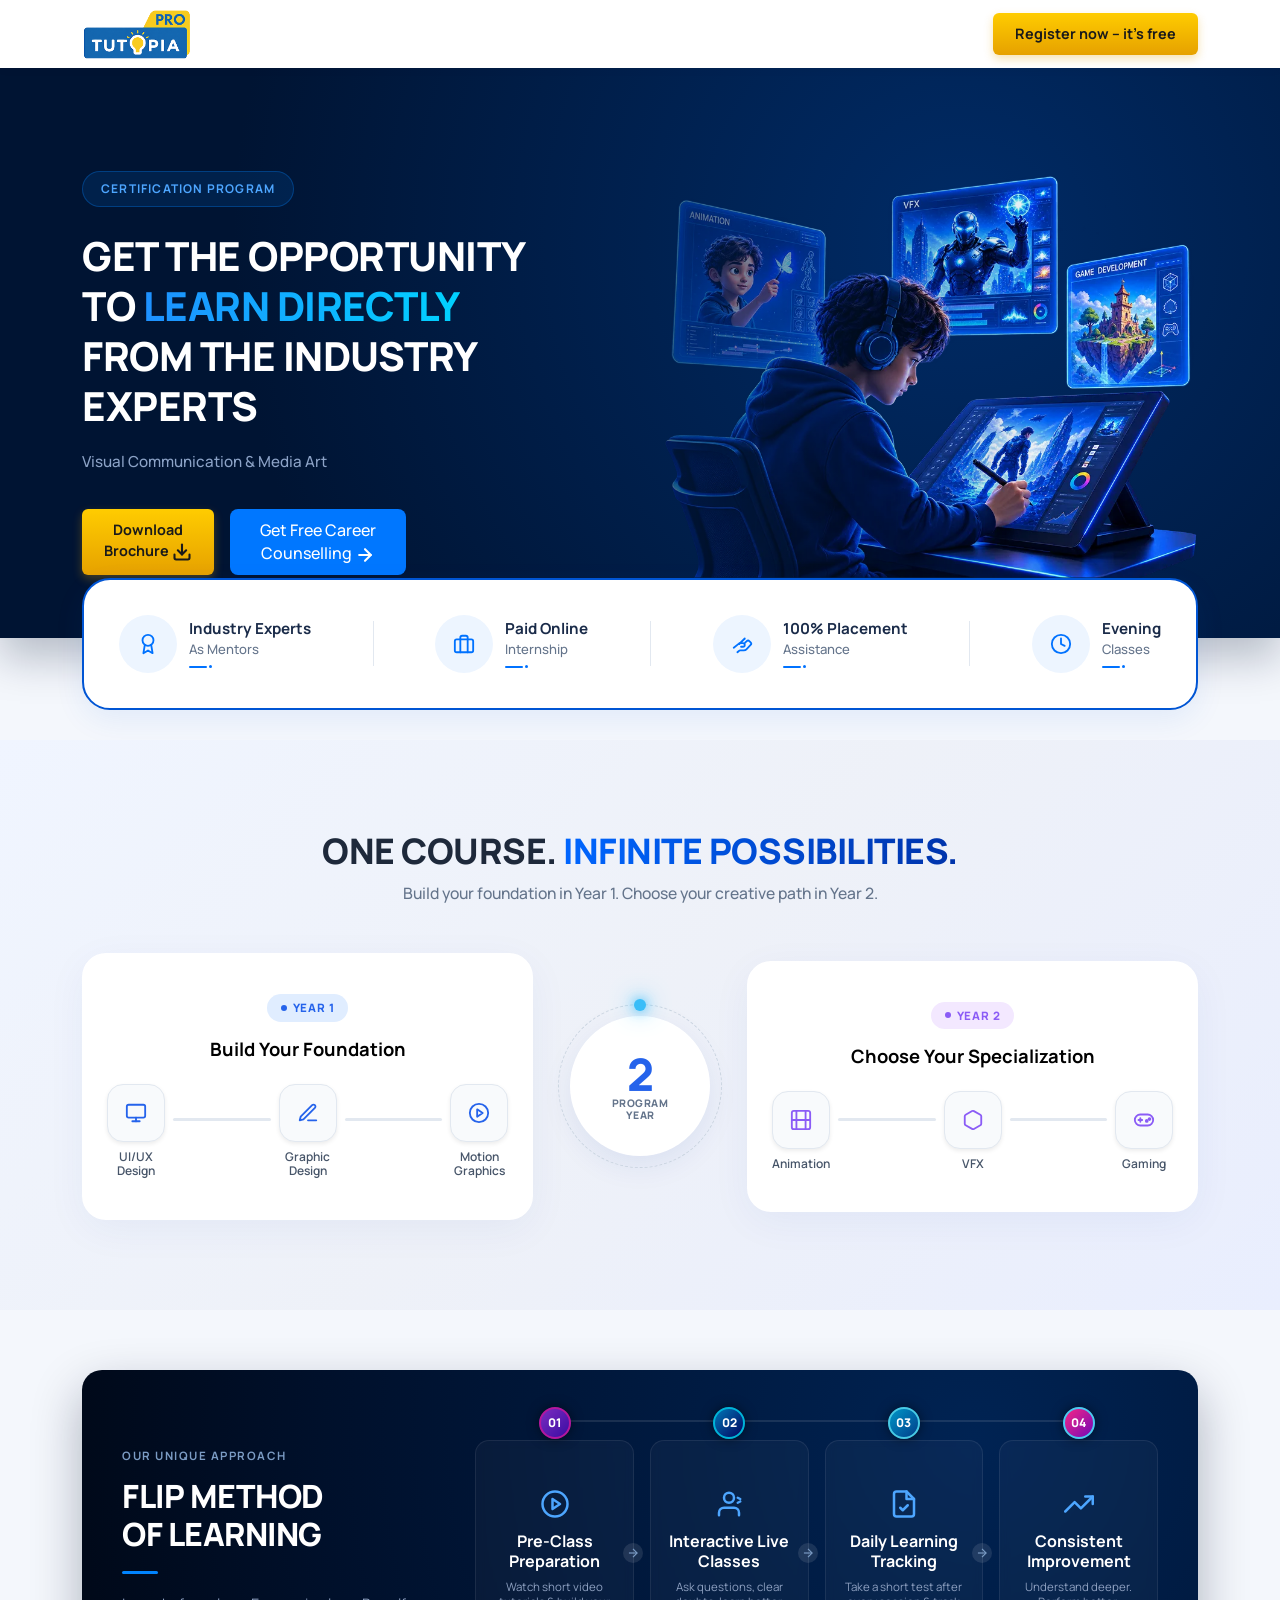
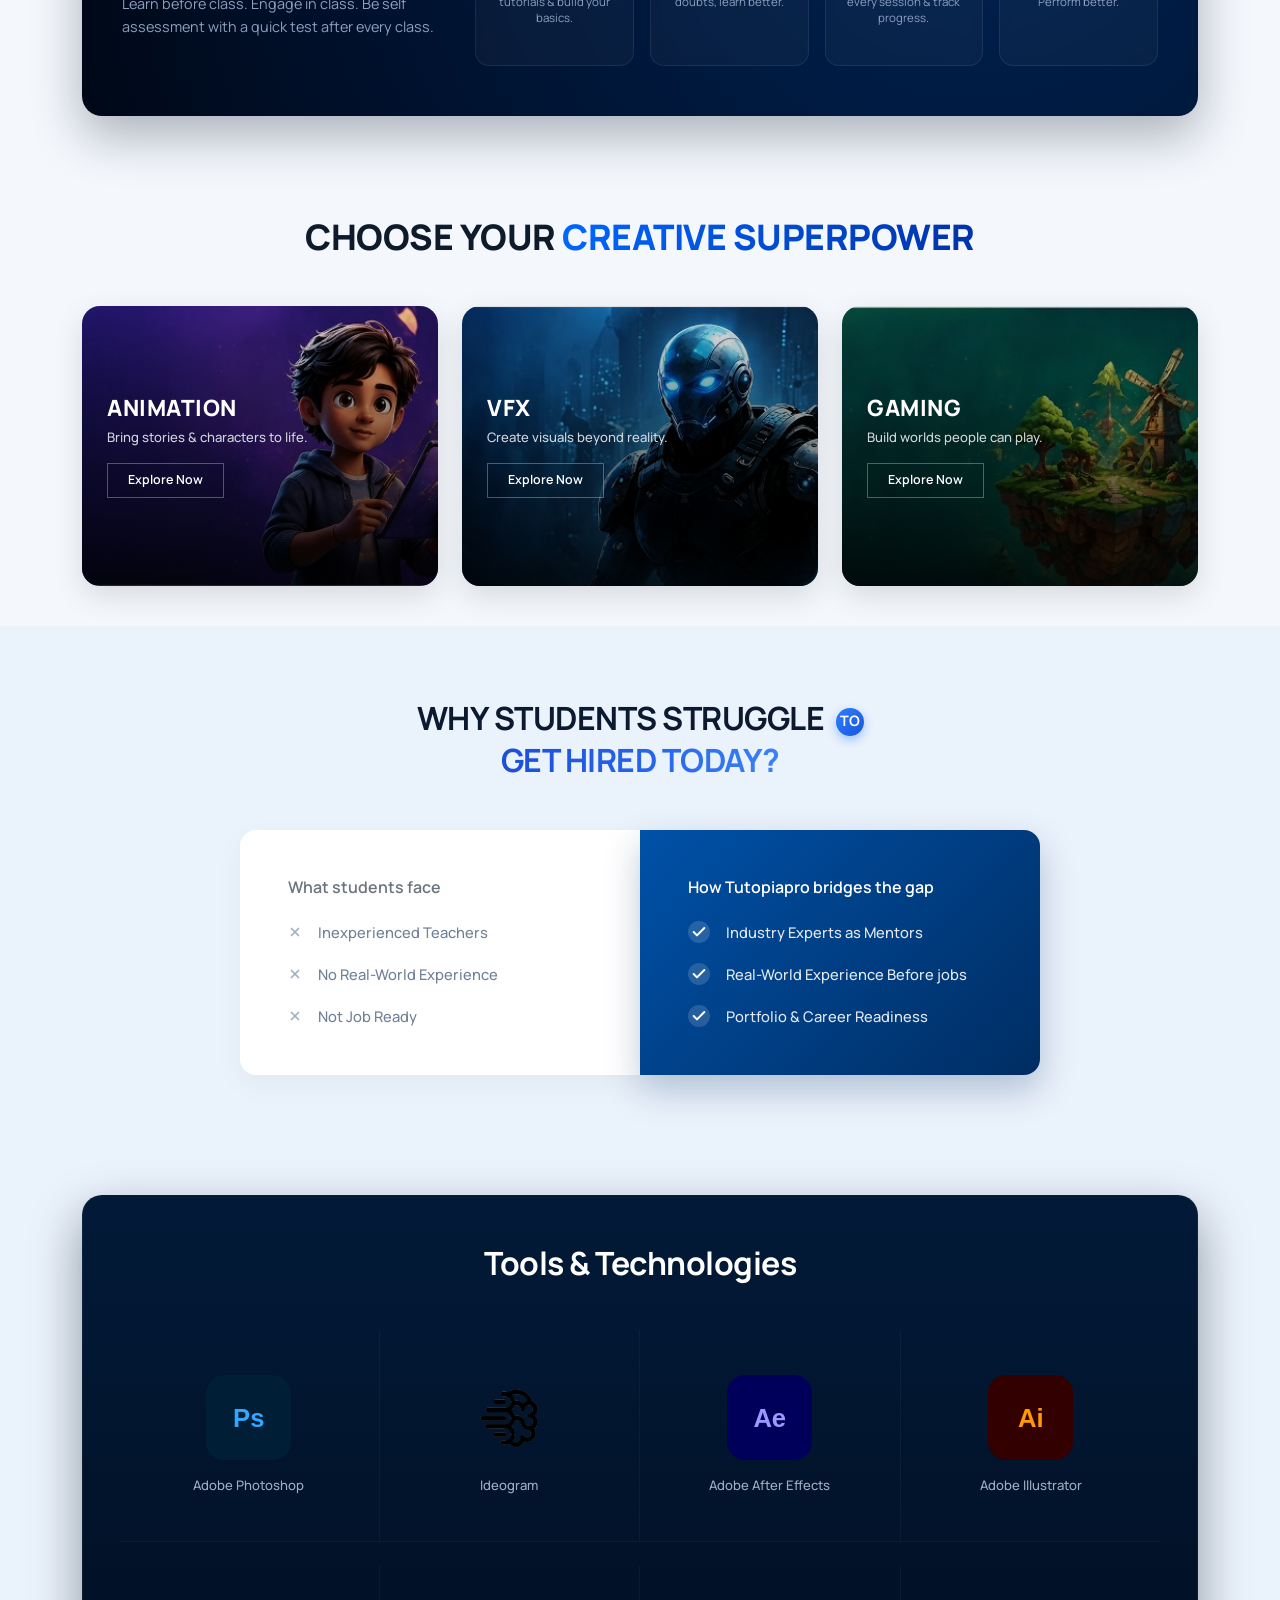
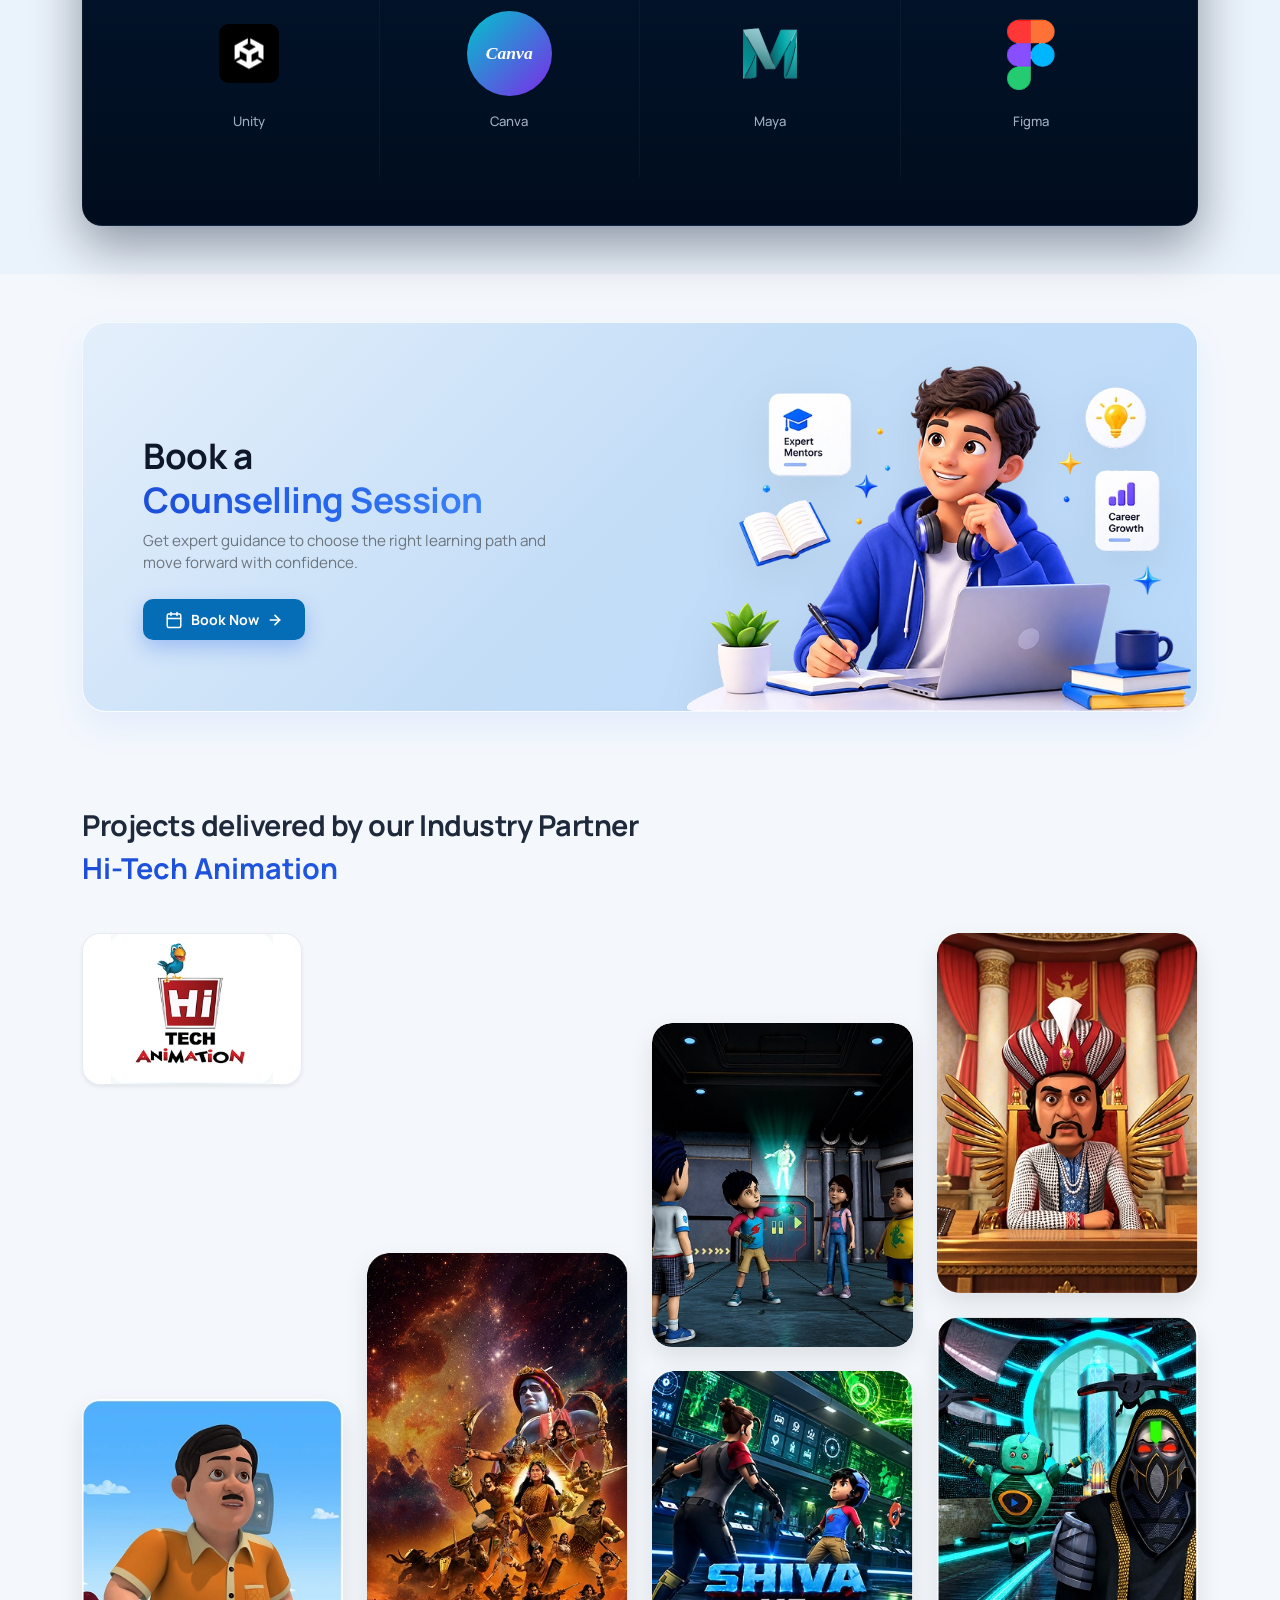
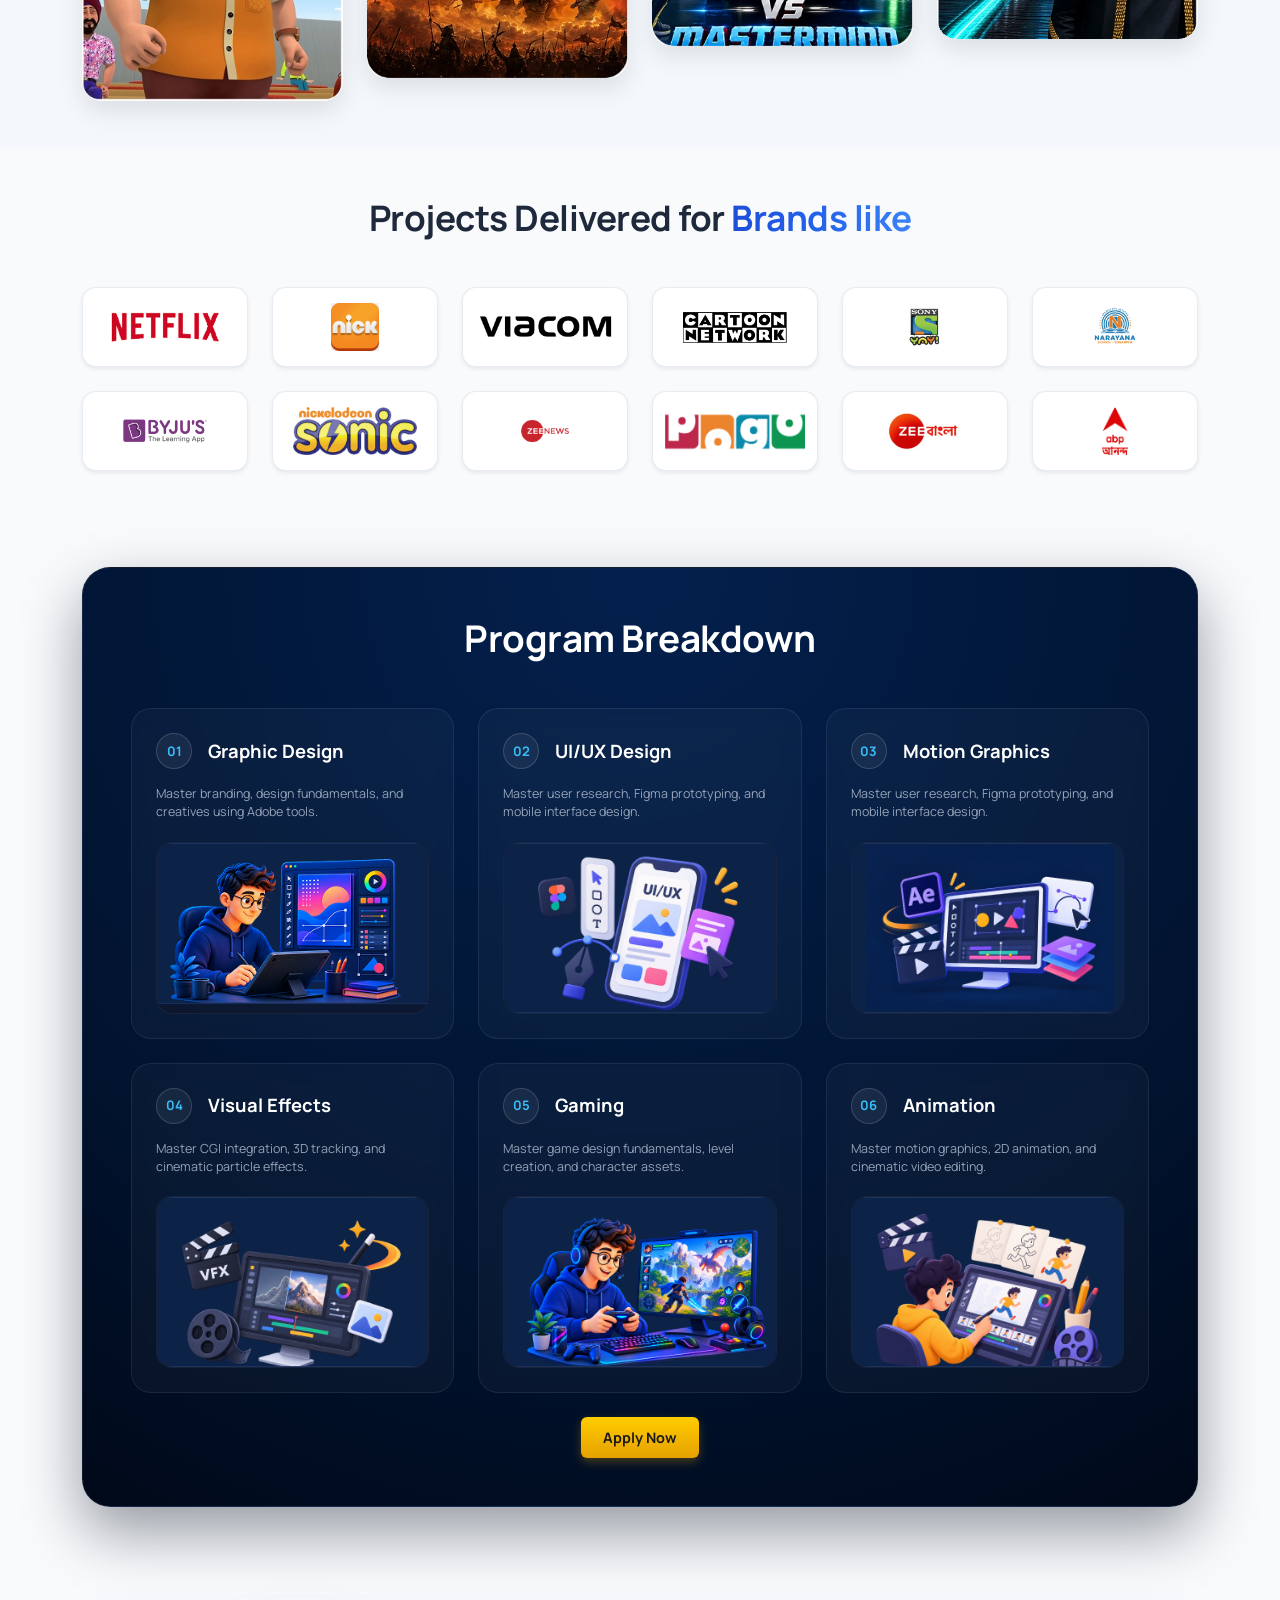
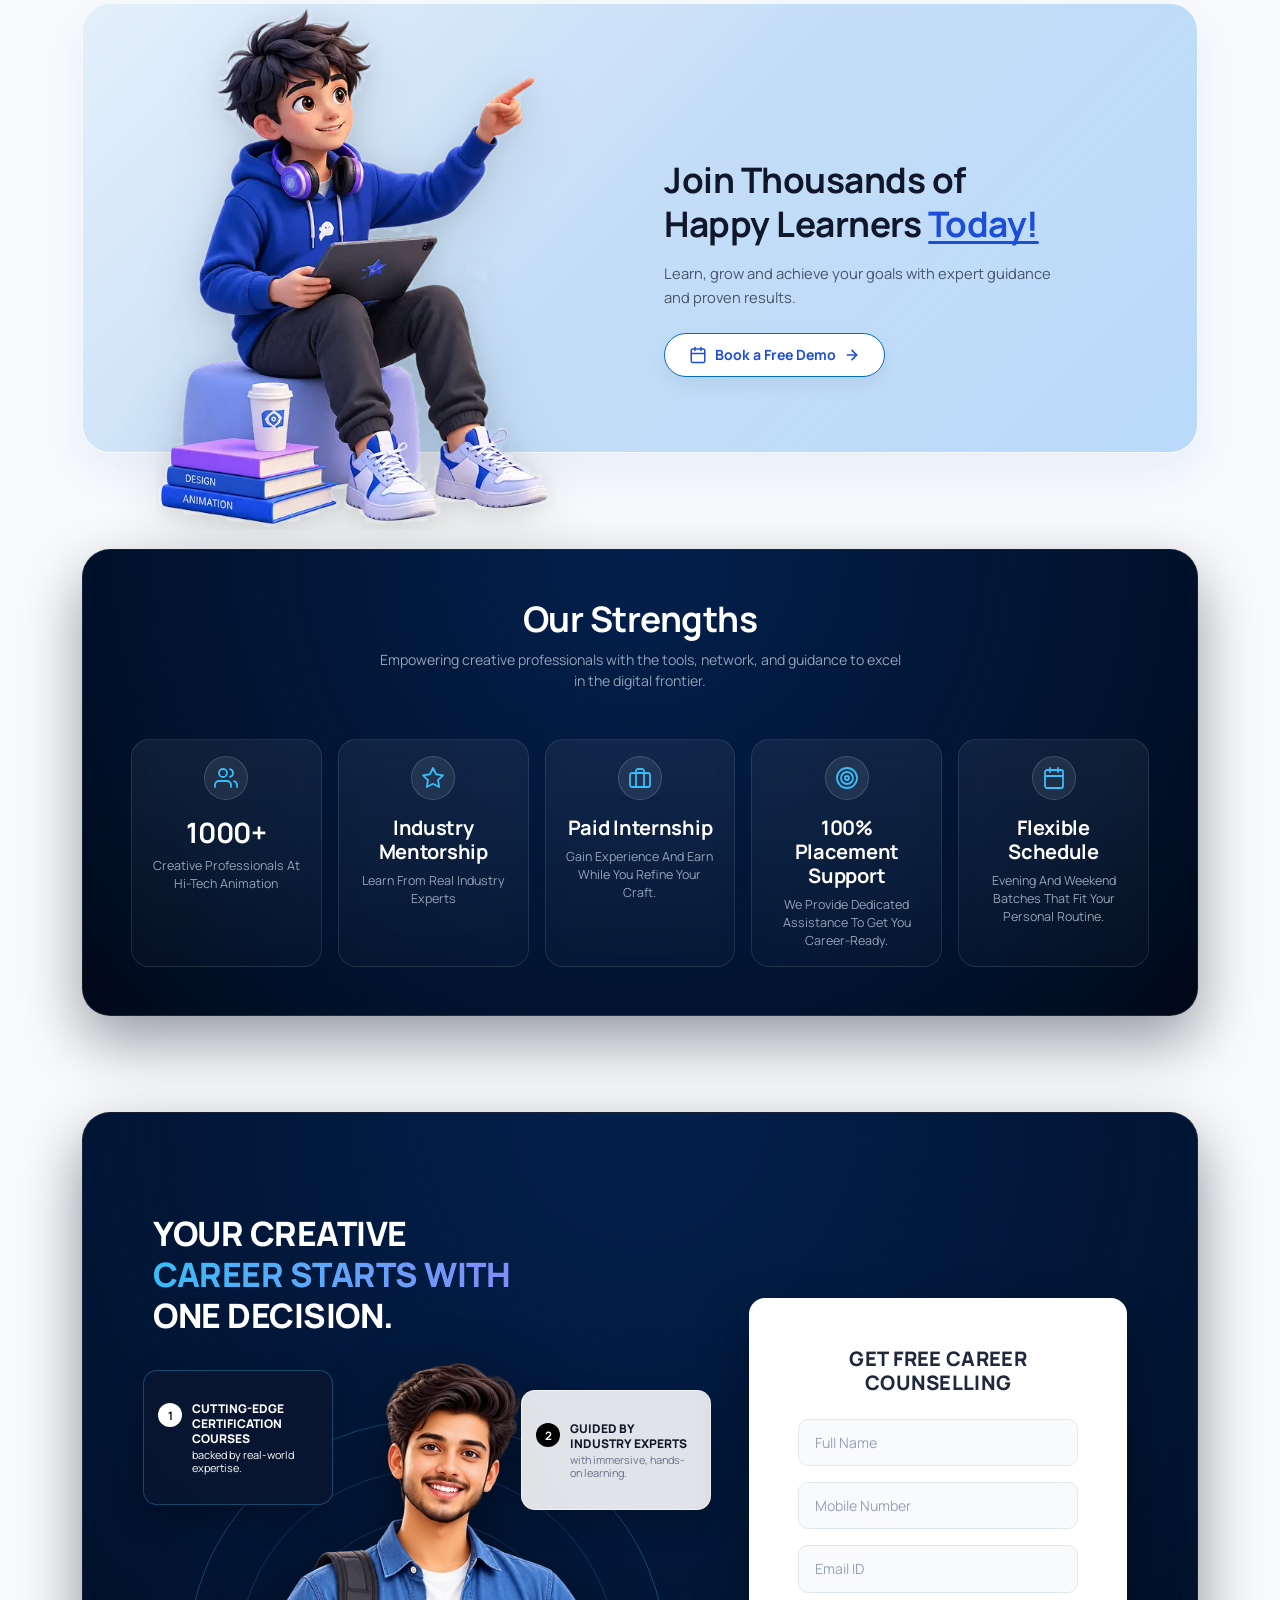
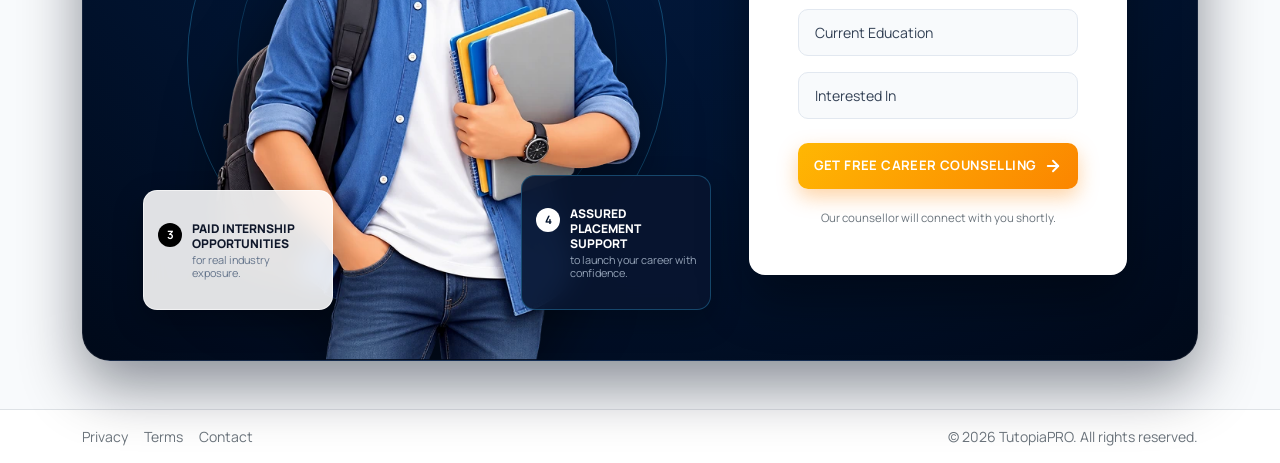
==== commit a53360e3: "hii" ====
--- a/index.html
+++ b/index.html
@@ -12,8 +12,8 @@
   <link rel="icon" type="image/png" href="assets/img/favicon.ico">
   <link rel="stylesheet" type="text/css" href="assets/css/owl.carousel.min.css" />
   <link rel="preconnect" href="https://fonts.googleapis.com">
-<link rel="preconnect" href="https://fonts.gstatic.com" crossorigin>
-<link href="https://fonts.googleapis.com/css2?family=Manrope:wght@200..800&display=swap" rel="stylesheet">
+  <link rel="preconnect" href="https://fonts.gstatic.com" crossorigin>
+  <link href="https://fonts.googleapis.com/css2?family=Manrope:wght@200..800&display=swap" rel="stylesheet">
   <link rel="stylesheet" href="https://unpkg.com/aos@2.3.4/dist/aos.css">
   <script src="https://unpkg.com/aos@2.3.4/dist/aos.js"></script>
 
@@ -22,87 +22,95 @@
 <body>
 
   <!-- Header Section -->
-<header class="navbar-custom" id="mainHeader">
-  <div class="container d-flex justify-content-between align-items-center">
-    <a href="#" class="brand-logo">
-      <img src="assets/img/logo.png" alt="TutopiaPro Logo" class="logo-img">
-    </a>
-    <button class="btn btn-register" data-bs-toggle="modal" data-bs-target="#staticBackdrop">Register now – It's free</button>
-  </div>
-</header>
-
-<!-- Banner Section -->
-<section class="hero-banner hero-card-wrapper">
-  <div class="container">
-    <div class="row align-items-center gy-5">
-      <!-- Left Content -->
-      <div class="col-lg-6" data-aos="fade-right" data-aos-duration="1000">
-        
-        <div class="badge-pill" data-aos="fade-down" data-aos-delay="200">
-          CERTIFICATION PROGRAM
-        </div>
-
-        <h1 class="hero-title" data-aos="fade-up" data-aos-delay="400">
-          GET THE OPPORTUNITY <br>
-          TO  <span class="text-gradient">LEARN DIRECTLY</span> <br>
-          FROM THE INDUSTRY EXPERTS
-        </h1>
-
-        <p class="hero-subtitle" data-aos="fade-up" data-aos-delay="600">
-          Visual Communication & Media Art
-        </p>
-
-        <!-- Buttons Group -->
-        <div class="btn-custom-group d-flex flex-wrap gap-3" data-aos="fade-up" data-aos-delay="800">
-
-          <!-- Download Brochure Button -->
-          <a href="#" class="btn-custom-solid btn-cyan" data-bs-toggle="modal" data-bs-target="#staticBackdrop">
-            <span class="btn-text">Download<br>Brochure</span>
-            <svg class="btn-icon" width="20" height="20" viewBox="0 0 24 24" fill="none" stroke="currentColor" stroke-width="2.5" stroke-linecap="round" stroke-linejoin="round">
-              <path d="M21 15v4a2 2 0 0 1-2 2H5a2 2 0 0 1-2-2v-4"></path>
-              <polyline points="7 10 12 15 17 10"></polyline>
-              <line x1="12" y1="15" x2="12" y2="3"></line>
-            </svg>
-          </a>
-
-          <!-- Get Free Counselling Button -->
-          <a href="#" class="btn btn-register" data-bs-toggle="modal" data-bs-target="#staticBackdrop">
-            <span class="btn-text">Get Free Career<br>Counselling</span>
-            <svg class="btn-icon" width="20" height="20" viewBox="0 0 24 24" fill="none" stroke="currentColor" stroke-width="2.5" stroke-linecap="round" stroke-linejoin="round">
-              <line x1="5" y1="12" x2="19" y2="12"></line>
-              <polyline points="12 5 19 12 12 19"></polyline>
-            </svg>
-          </a>
-
-        </div>
-      </div>
-
-      <!-- Right Content Image Container -->
-      <div class="col-lg-6 col-md-6 col-12" data-aos="fade-left" data-aos-duration="1000" data-aos-delay="300">
-        <div class="counselling-form-card p-4 p-sm-5 bg-white shadow-lg rounded-4 position-relative d-block d-lg-none">
-           <h3 class="form-title text-center text-uppercase fw-extrabold mb-4 fs-5">
+  <header class="navbar-custom" id="mainHeader">
+    <div class="container d-flex justify-content-between align-items-center">
+      <a href="#" class="brand-logo">
+        <img src="assets/img/logo.png" alt="TutopiaPro Logo" class="logo-img">
+      </a>
+      <button class="btn btn-register" data-bs-toggle="modal" data-bs-target="#staticBackdrop">Register now – it's
+        free</button>
+    </div>
+  </header>
+
+  <!-- Banner Section -->
+  <section class="hero-banner hero-card-wrapper">
+    <div class="container">
+      <div class="row align-items-center gy-5">
+        <!-- Left Content -->
+        <div class="col-lg-6" data-aos="fade-right" data-aos-duration="1000">
+
+          <div class="badge-pill" data-aos="fade-down" data-aos-delay="200">
+            CERTIFICATION PROGRAM
+          </div>
+
+          <h1 class="hero-title" data-aos="fade-up" data-aos-delay="400">
+            GET THE OPPORTUNITY <br>
+            TO <span class="text-gradient">LEARN DIRECTLY</span> <br>
+            FROM THE INDUSTRY EXPERTS
+          </h1>
+
+          <p class="hero-subtitle" data-aos="fade-up" data-aos-delay="600">
+            Visual Communication & Media Art
+          </p>
+
+          <!-- Buttons Group -->
+          <div class="btn-custom-group d-flex flex-wrap gap-3" data-aos="fade-up" data-aos-delay="800">
+
+            <!-- Download Brochure Button -->
+            <a href="#" class="btn btn-register" data-bs-toggle="modal" data-bs-target="#staticBackdrop">
+              <span class="btn-text">Download<br>Brochure</span>
+              <svg class="btn-icon" width="20" height="20" viewBox="0 0 24 24" fill="none" stroke="currentColor"
+                stroke-width="2.5" stroke-linecap="round" stroke-linejoin="round">
+                <path d="M21 15v4a2 2 0 0 1-2 2H5a2 2 0 0 1-2-2v-4"></path>
+                <polyline points="7 10 12 15 17 10"></polyline>
+                <line x1="12" y1="15" x2="12" y2="3"></line>
+              </svg>
+            </a>
+
+            <!-- Get Free Counselling Button -->
+            <a href="#" class="btn btn-custom-solid btn-cyan d-lg-block d-none" data-bs-toggle="modal"
+              data-bs-target="#staticBackdrop">
+              <span class="btn-text">Get Free Career<br>Counselling</span>
+              <svg class="btn-icon" width="20" height="20" viewBox="0 0 24 24" fill="none" stroke="currentColor"
+                stroke-width="2.5" stroke-linecap="round" stroke-linejoin="round">
+                <line x1="5" y1="12" x2="19" y2="12"></line>
+                <polyline points="12 5 19 12 12 19"></polyline>
+              </svg>
+            </a>
+
+          </div>
+        </div>
+
+        <!-- Right Content Image Container -->
+        <div class="col-lg-6 col-md-6 col-12" data-aos="fade-left" data-aos-duration="1000" data-aos-delay="300">
+          <div
+            class="counselling-form-card p-4 p-sm-5 bg-white shadow-lg rounded-4 position-relative d-block d-lg-none">
+            <h3 class="form-title text-center text-uppercase fw-extrabold mb-4 fs-5">
               Get Free Career Counselling
             </h3>
 
-            <form action="#" method="POST" class="d-flex flex-column gap-3">
+            <form action="#" method="POST" class="enquiryForm d-flex flex-column gap-3">
               <!-- Full Name -->
               <div class="form-floating-custom">
-                <input type="text" class="form-control aesthetic-input" placeholder="Full Name" required>
+                <input type="text" class="form-control aesthetic-input" name="name" placeholder="Full Name" required>
               </div>
 
               <!-- Mobile Number -->
               <div class="form-floating-custom">
-                <input type="tel" class="form-control aesthetic-input" placeholder="Mobile Number" required>
+                <input type="tel" class="form-control aesthetic-input" name="phone" placeholder="Mobile Number"
+                  id="floatingPhone" name="phone" placeholder="Mobile Number *" maxlength="10" pattern="[6-9][0-9]{9}"
+                  inputmode="numeric" required oninput="this.value=this.value.replace(/[^0-9]/g,'').slice(0,10)"
+                  required>
               </div>
 
               <!-- Email ID -->
               <div class="form-floating-custom">
-                <input type="email" class="form-control aesthetic-input" placeholder="Email ID" required>
+                <input type="email" class="form-control aesthetic-input" name="email" placeholder="Email ID" required>
               </div>
 
               <!-- Current Education Dropdown -->
               <div class="form-floating-custom">
-                <select class="form-select aesthetic-select" required>
+                <select class="form-select aesthetic-select" name="qualification" required>
                   <option value="" selected disabled>Current Education</option>
                   <option value="10th">10th Standard</option>
                   <option value="12th">12th Standard</option>
@@ -113,7 +121,7 @@
 
               <!-- Interested In Dropdown -->
               <div class="form-floating-custom">
-                <select class="form-select aesthetic-select" required>
+                <select class="form-select aesthetic-select" name="course" required>
                   <option value="" selected disabled>Interested In</option>
                   <option value="graphic-design">Graphic Design</option>
                   <option value="ui-ux">UI/UX Design</option>
@@ -125,9 +133,11 @@
               </div>
 
               <!-- Gradient Animated Submit Button -->
-              <button type="submit" class="btn btn-form-submit w-100 fw-bold mt-2 d-flex align-items-center justify-content-center gap-2">
+              <button type="submit"
+                class="btn btn-form-submit w-100 fw-bold mt-2 d-flex align-items-center justify-content-center gap-2">
                 <span>GET FREE CAREER COUNSELLING</span>
-                <svg width="18" height="18" viewBox="0 0 24 24" fill="none" stroke="currentColor" stroke-width="2.5" stroke-linecap="round" stroke-linejoin="round">
+                <svg width="18" height="18" viewBox="0 0 24 24" fill="none" stroke="currentColor" stroke-width="2.5"
+                  stroke-linecap="round" stroke-linejoin="round">
                   <line x1="5" y1="12" x2="19" y2="12"></line>
                   <polyline points="12 5 19 12 12 19"></polyline>
                 </svg>
@@ -140,1253 +150,1335 @@
             </form>
 
           </div>
-        <div class="hero-img-wrapper d-lg-block d-none">
-          <img src="./assets/img/tutopia-bnr.webp" alt="Industry Experts Training" class="hero-img">
-        </div>
-      </div>
-    </div>
-  </div>
-</section>
-
-<!-- Features Bar Section -->
-<section class="features-bar-section">
-  <div class="container">
-    <div class="features-card-wrapper" data-aos="fade-up" data-aos-duration="1000">
-      <div class="feature-item" data-aos="fade-up" data-aos-delay="100">
-      
-        
-        <div class="icon-circle">
-          <svg width="22" height="22" viewBox="0 0 24 24" fill="none" stroke="#0072ff" stroke-width="2" stroke-linecap="round" stroke-linejoin="round">
-            <circle cx="12" cy="8" r="6"/>
-            <path d="M15.477 12.89 17 22l-5-3-5 3 1.523-9.11"/>
-          </svg>
-        </div>
-        <div class="feature-text">
-          <h3>Industry Experts</h3>
-          <p>As Mentors</p>
-          <div class="accent-line"></div>
-        </div>
-      </div>
-
-      <div class="divider-line"></div>
-
-      <!-- Feature Item 2 -->
-      <div class="feature-item" data-aos="fade-up" data-aos-delay="200">
-        <div class="icon-circle">
-          <svg width="22" height="22" viewBox="0 0 24 24" fill="none" stroke="#0072ff" stroke-width="2" stroke-linecap="round" stroke-linejoin="round">
-            <rect x="2" y="7" width="20" height="14" rx="2" ry="2"/>
-            <path d="M16 21V5a2 2 0 0 0-2-2h-4a2 2 0 0 0-2 2v16"/>
-          </svg>
-        </div>
-        <div class="feature-text">
-          <h3>Paid Online</h3>
-          <p>Internship</p>
-          <div class="accent-line"></div>
-        </div>
-      </div>
-
-      <div class="divider-line"></div>
-
-      <!-- Feature Item 3 -->
-      <div class="feature-item" data-aos="fade-up" data-aos-delay="300">
-        <div class="icon-circle">
-          <svg width="22" height="22" viewBox="0 0 24 24" fill="none" stroke="#0072ff" stroke-width="2" stroke-linecap="round" stroke-linejoin="round">
-            <path d="M11 15h2a2 2 0 1 0 0-4h-3c-.6 0-1.1.2-1.4.6L3 16"/>
-            <path d="m7 21 1.6-1.4c.4-.4.9-.6 1.4-.6h4c1.1 0 2.1-.4 2.8-1.2l4.6-4.8c.8-.8.8-2 0-2.8l-1.4-1.4c-.8-.8-2-.8-2.8 0l-1.8 1.8"/>
-            <path d="M15 6 9 12"/>
-          </svg>
-        </div>
-        <div class="feature-text">
-          <h3>100% Placement</h3>
-          <p>Assistance</p>
-          <div class="accent-line"></div>
-        </div>
-      </div>
-
-      <div class="divider-line"></div>
-
-      <!-- Feature Item 4 -->
-      <div class="feature-item" data-aos="fade-up" data-aos-delay="400">
-        <div class="icon-circle">
-          <svg width="22" height="22" viewBox="0 0 24 24" fill="none" stroke="#0072ff" stroke-width="2" stroke-linecap="round" stroke-linejoin="round">
-            <circle cx="12" cy="12" r="10"/>
-            <polyline points="12 6 12 12 16 14"/>
-          </svg>
-        </div>
-        <div class="feature-text">
-          <h3>Evening</h3>
-          <p>Classes</p>
-          <div class="accent-line"></div>
-        </div>
-      </div>
-    </div>
-  </div>
-</section>
-
-<!-- Course Possibilities Section -->
-<section class="course-possibilities-section" id="coursePossibilities">
-  <!-- Background Image Overlay with Opacity -->
-  <div class="bg-overlay-img"></div>
-
-  <div class="container position-relative z-2">
-    <!-- Section Heading -->
-    <div class="text-center mb-5" data-aos="fade-down" data-aos-duration="1000">
-      <h2 class="section-heading">
-        ONE COURSE. <span class="gradient-text">INFINITE POSSIBILITIES.</span>
-      </h2>
-      <p class="section-subheading">
-        Build your foundation in Year 1. Choose your creative path in Year 2.
-      </p>
-    </div>
-
-    <!-- Stepper Container -->
-    <div class="row align-items-center justify-content-center g-4 stepper-wrapper">
-      
-      <!-- Card 1: Year 1 -->
-      <div class="col-lg-5 col-md-6" data-aos="fade-right" data-aos-duration="1000">
-        <div class="stepper-card text-center">
-          <span class="badge-year badge-blue mb-3">
-            <span class="dot"></span> YEAR 1
-          </span>
-          <h3 class="card-title text-black">Build Your Foundation</h3>
-          
-          <div class="step-icons-group d-flex justify-content-center align-items-center gap-2 mt-4">
-            <!-- Icon 1 -->
-            <div class="step-icon-item">
-              <div class="icon-box shadow-sm">
-                <svg width="22" height="22" viewBox="0 0 24 24" fill="none" stroke="#2563eb" stroke-width="2" stroke-linecap="round" stroke-linejoin="round">
-                  <rect x="2" y="3" width="20" height="14" rx="2" ry="2"/>
-                  <line x1="8" y1="21" x2="16" y2="21"/>
-                  <line x1="12" y1="17" x2="12" y2="21"/>
-                </svg>
-              </div>
-              <span>UI/UX<br>Design</span>
-            </div>
-
-            <!-- Animated Stepper Connector Line -->
-            <div class="stepper-line-animated">
-              <div class="animated-pulse"></div>
-            </div>
-
-            <!-- Icon 2 -->
-            <div class="step-icon-item">
-              <div class="icon-box shadow-sm">
-                <svg width="22" height="22" viewBox="0 0 24 24" fill="none" stroke="#2563eb" stroke-width="2" stroke-linecap="round" stroke-linejoin="round">
-                  <path d="M12 20h9"/>
-                  <path d="M16.5 3.5a2.121 2.121 0 0 1 3 3L7 19l-4 1 1-4L16.5 3.5z"/>
-                </svg>
-              </div>
-              <span>Graphic<br>Design</span>
-            </div>
-
-            <!-- Animated Stepper Connector Line -->
-            <div class="stepper-line-animated">
-              <div class="animated-pulse"></div>
-            </div>
-
-            <!-- Icon 3 -->
-            <div class="step-icon-item">
-              <div class="icon-box shadow-sm">
-                <svg width="22" height="22" viewBox="0 0 24 24" fill="none" stroke="#2563eb" stroke-width="2" stroke-linecap="round" stroke-linejoin="round">
-                  <circle cx="12" cy="12" r="10"/>
-                  <polygon points="10 8 16 12 10 16 10 8"/>
-                </svg>
-              </div>
-              <span>Motion<br>Graphics</span>
-            </div>
-          </div>
-        </div>
-      </div>
-
-      <!-- Center Rotating Badge -->
-      <div class="col-lg-2 col-md-12 text-center" data-aos="zoom-in" data-aos-duration="1000">
-        <div class="center-badge-wrapper mx-auto">
-          <!-- Circular Orbit Track & Dot Animation -->
-          <div class="orbit-ring">
-            <span class="orbit-dot"></span>
-          </div>
-          <div class="center-content">
-            <span class="number-two">2</span>
-            <span class="badge-label">PROGRAM<br>YEAR</span>
-          </div>
-        </div>
-      </div>
-
-      <!-- Card 2: Year 2 -->
-      <div class="col-lg-5 col-md-6" data-aos="fade-left" data-aos-duration="1000">
-        <div class="stepper-card text-center">
-          <span class="badge-year badge-purple mb-3">
-            <span class="dot"></span> YEAR 2
-          </span>
-          <h3 class="card-title text-black">Choose Your Specialization</h3>
-          
-          <div class="step-icons-group d-flex justify-content-center align-items-center gap-2 mt-4">
-            <!-- Icon 1 -->
-            <div class="step-icon-item">
-              <div class="icon-box icon-purple shadow-sm">
-                <svg width="22" height="22" viewBox="0 0 24 24" fill="none" stroke="#8b5cf6" stroke-width="2" stroke-linecap="round" stroke-linejoin="round">
-                  <rect x="2" y="2" width="20" height="20" rx="2.18" ry="2.18"/>
-                  <line x1="7" y1="2" x2="7" y2="22"/>
-                  <line x1="17" y1="2" x2="17" y2="22"/>
-                  <line x1="2" y1="12" x2="22" y2="12"/>
-                </svg>
-              </div>
-              <span>Animation</span>
-            </div>
-
-            <!-- Animated Stepper Connector Line -->
-            <div class="stepper-line-animated line-purple">
-              <div class="animated-pulse"></div>
-            </div>
-
-            <!-- Icon 2 -->
-            <div class="step-icon-item">
-              <div class="icon-box icon-purple shadow-sm">
-                <svg width="22" height="22" viewBox="0 0 24 24" fill="none" stroke="#8b5cf6" stroke-width="2" stroke-linecap="round" stroke-linejoin="round">
-                  <path d="M21 16V8a2 2 0 0 0-1-1.73l-7-4a2 2 0 0 0-2 0l-7 4A2 2 0 0 0 3 8v8a2 2 0 0 0 1 1.73l7 4a2 2 0 0 0 2 0l7-4A2 2 0 0 0 21 16z"/>
-                </svg>
-              </div>
-              <span>VFX</span>
-            </div>
-
-            <!-- Animated Stepper Connector Line -->
-            <div class="stepper-line-animated line-purple">
-              <div class="animated-pulse"></div>
-            </div>
-
-            <!-- Icon 3 -->
-            <div class="step-icon-item">
-              <div class="icon-box icon-purple shadow-sm">
-                <svg width="22" height="22" viewBox="0 0 24 24" fill="none" stroke="#8b5cf6" stroke-width="2" stroke-linecap="round" stroke-linejoin="round">
-                  <line x1="6" y1="12" x2="10" y2="12"/>
-                  <line x1="8" y1="10" x2="8" y2="14"/>
-                  <circle cx="15" cy="13" r="1"/>
-                  <circle cx="18" cy="11" r="1"/>
-                  <rect x="2" y="6" width="20" height="12" rx="6"/>
-                </svg>
-              </div>
-              <span>Gaming</span>
-            </div>
-          </div>
-        </div>
-      </div>
-
-    </div>
-  </div>
-</section>
-
-<!-- Section 1: Flip Method of Learning -->
-<section class="flip-method-section">
-  <div class="container">
-    <div class="flip-card-wrapper" data-aos="fade-up" data-aos-duration="1000">
-      <div class="row align-items-center gy-4">
-        
-        <!-- Left Info Content -->
-        <div class="col-lg-4" data-aos="fade-right" data-aos-delay="200">
-          <span class="badge-subtitle">OUR UNIQUE APPROACH</span>
-          <h2 class="flip-title">FLIP METHOD <br>OF LEARNING</h2>
-          <div class="heading-line"></div>
-          <p class="flip-description">
-            Learn before class. Engage in class. Be self assessment with a quick test after every class.
-          </p>
-        </div>
-
-        <!-- Right Stepper Process Cards -->
-        <div class="col-lg-8" data-aos="fade-left" data-aos-delay="400">
-          <div class="stepper-cards-container position-relative">
-            
-            <!-- Continuous Animated Connection Line behind badges -->
-            <div class="stepper-line-track">
-              <div class="stepper-line-pulse"></div>
-            </div>
-
-            <div class="row g-3 row-cols-1 row-cols-sm-2 row-cols-md-4">
-              
-              <!-- Step 1 -->
-              <div class="col">
-                <div class="process-card">
-                  <div class="step-badge num-badge-1">01</div>
-                  <div class="card-icon">
-                    <svg width="30" height="30" viewBox="0 0 24 24" fill="none" stroke="currentColor" stroke-width="2" stroke-linecap="round" stroke-linejoin="round">
-                      <circle cx="12" cy="12" r="10"></circle>
-                      <polygon points="10 8 16 12 10 16 10 8"></polygon>
-                    </svg>
+          <div class="hero-img-wrapper d-lg-block d-none">
+            <img src="./assets/img/tutopia-bnr.webp" alt="Industry Experts Training" class="hero-img">
+          </div>
+        </div>
+      </div>
+    </div>
+  </section>
+
+  <!-- Features Bar Section -->
+  <section class="features-bar-section">
+    <div class="container">
+      <div class="features-card-wrapper" data-aos="fade-up" data-aos-duration="1000">
+        <div class="feature-item" data-aos="fade-up" data-aos-delay="100">
+
+
+          <div class="icon-circle">
+            <svg width="22" height="22" viewBox="0 0 24 24" fill="none" stroke="#0072ff" stroke-width="2"
+              stroke-linecap="round" stroke-linejoin="round">
+              <circle cx="12" cy="8" r="6" />
+              <path d="M15.477 12.89 17 22l-5-3-5 3 1.523-9.11" />
+            </svg>
+          </div>
+          <div class="feature-text">
+            <h3>Industry Experts</h3>
+            <p>As Mentors</p>
+            <div class="accent-line"></div>
+          </div>
+        </div>
+
+        <div class="divider-line"></div>
+
+        <!-- Feature Item 2 -->
+        <div class="feature-item" data-aos="fade-up" data-aos-delay="200">
+          <div class="icon-circle">
+            <svg width="22" height="22" viewBox="0 0 24 24" fill="none" stroke="#0072ff" stroke-width="2"
+              stroke-linecap="round" stroke-linejoin="round">
+              <rect x="2" y="7" width="20" height="14" rx="2" ry="2" />
+              <path d="M16 21V5a2 2 0 0 0-2-2h-4a2 2 0 0 0-2 2v16" />
+            </svg>
+          </div>
+          <div class="feature-text">
+            <h3>Paid Online</h3>
+            <p>Internship</p>
+            <div class="accent-line"></div>
+          </div>
+        </div>
+
+        <div class="divider-line"></div>
+
+        <!-- Feature Item 3 -->
+        <div class="feature-item" data-aos="fade-up" data-aos-delay="300">
+          <div class="icon-circle">
+            <svg width="22" height="22" viewBox="0 0 24 24" fill="none" stroke="#0072ff" stroke-width="2"
+              stroke-linecap="round" stroke-linejoin="round">
+              <path d="M11 15h2a2 2 0 1 0 0-4h-3c-.6 0-1.1.2-1.4.6L3 16" />
+              <path
+                d="m7 21 1.6-1.4c.4-.4.9-.6 1.4-.6h4c1.1 0 2.1-.4 2.8-1.2l4.6-4.8c.8-.8.8-2 0-2.8l-1.4-1.4c-.8-.8-2-.8-2.8 0l-1.8 1.8" />
+              <path d="M15 6 9 12" />
+            </svg>
+          </div>
+          <div class="feature-text">
+            <h3>100% Placement</h3>
+            <p>Assistance</p>
+            <div class="accent-line"></div>
+          </div>
+        </div>
+
+        <div class="divider-line"></div>
+
+        <!-- Feature Item 4 -->
+        <div class="feature-item" data-aos="fade-up" data-aos-delay="400">
+          <div class="icon-circle">
+            <svg width="22" height="22" viewBox="0 0 24 24" fill="none" stroke="#0072ff" stroke-width="2"
+              stroke-linecap="round" stroke-linejoin="round">
+              <circle cx="12" cy="12" r="10" />
+              <polyline points="12 6 12 12 16 14" />
+            </svg>
+          </div>
+          <div class="feature-text">
+            <h3>Evening</h3>
+            <p>Classes</p>
+            <div class="accent-line"></div>
+          </div>
+        </div>
+      </div>
+    </div>
+  </section>
+
+  <!-- Course Possibilities Section -->
+  <section class="course-possibilities-section" id="coursePossibilities">
+    <!-- Background Image Overlay with Opacity -->
+    <div class="bg-overlay-img"></div>
+
+    <div class="container position-relative z-2">
+      <!-- Section Heading -->
+      <div class="text-center mb-5" data-aos="fade-down" data-aos-duration="1000">
+        <h2 class="section-heading">
+          ONE COURSE. <span class="gradient-text">INFINITE POSSIBILITIES.</span>
+        </h2>
+        <p class="section-subheading">
+          Build your foundation in Year 1. Choose your creative path in Year 2.
+        </p>
+      </div>
+
+      <!-- Stepper Container -->
+      <div class="row align-items-center justify-content-center g-4 stepper-wrapper">
+
+        <!-- Card 1: Year 1 -->
+        <div class="col-lg-5 col-md-6" data-aos="fade-right" data-aos-duration="1000">
+          <div class="stepper-card text-center">
+            <span class="badge-year badge-blue mb-3">
+              <span class="dot"></span> YEAR 1
+            </span>
+            <h3 class="card-title text-black">Build Your Foundation</h3>
+
+            <div class="step-icons-group d-flex justify-content-center align-items-center gap-2 mt-4">
+              <!-- Icon 1 -->
+              <div class="step-icon-item">
+                <div class="icon-box shadow-sm">
+                  <svg width="22" height="22" viewBox="0 0 24 24" fill="none" stroke="#2563eb" stroke-width="2"
+                    stroke-linecap="round" stroke-linejoin="round">
+                    <rect x="2" y="3" width="20" height="14" rx="2" ry="2" />
+                    <line x1="8" y1="21" x2="16" y2="21" />
+                    <line x1="12" y1="17" x2="12" y2="21" />
+                  </svg>
+                </div>
+                <span>UI/UX<br>Design</span>
+              </div>
+
+              <!-- Animated Stepper Connector Line -->
+              <div class="stepper-line-animated">
+                <div class="animated-pulse"></div>
+              </div>
+
+              <!-- Icon 2 -->
+              <div class="step-icon-item">
+                <div class="icon-box shadow-sm">
+                  <svg width="22" height="22" viewBox="0 0 24 24" fill="none" stroke="#2563eb" stroke-width="2"
+                    stroke-linecap="round" stroke-linejoin="round">
+                    <path d="M12 20h9" />
+                    <path d="M16.5 3.5a2.121 2.121 0 0 1 3 3L7 19l-4 1 1-4L16.5 3.5z" />
+                  </svg>
+                </div>
+                <span>Graphic<br>Design</span>
+              </div>
+
+              <!-- Animated Stepper Connector Line -->
+              <div class="stepper-line-animated">
+                <div class="animated-pulse"></div>
+              </div>
+
+              <!-- Icon 3 -->
+              <div class="step-icon-item">
+                <div class="icon-box shadow-sm">
+                  <svg width="22" height="22" viewBox="0 0 24 24" fill="none" stroke="#2563eb" stroke-width="2"
+                    stroke-linecap="round" stroke-linejoin="round">
+                    <circle cx="12" cy="12" r="10" />
+                    <polygon points="10 8 16 12 10 16 10 8" />
+                  </svg>
+                </div>
+                <span>Motion<br>Graphics</span>
+              </div>
+            </div>
+          </div>
+        </div>
+
+        <!-- Center Rotating Badge -->
+        <div class="col-lg-2 col-md-12 text-center" data-aos="zoom-in" data-aos-duration="1000">
+          <div class="center-badge-wrapper mx-auto">
+            <!-- Circular Orbit Track & Dot Animation -->
+            <div class="orbit-ring">
+              <span class="orbit-dot"></span>
+            </div>
+            <div class="center-content">
+              <span class="number-two">2</span>
+              <span class="badge-label">PROGRAM<br>YEAR</span>
+            </div>
+          </div>
+        </div>
+
+        <!-- Card 2: Year 2 -->
+        <div class="col-lg-5 col-md-6" data-aos="fade-left" data-aos-duration="1000">
+          <div class="stepper-card text-center">
+            <span class="badge-year badge-purple mb-3">
+              <span class="dot"></span> YEAR 2
+            </span>
+            <h3 class="card-title text-black">Choose Your Specialization</h3>
+
+            <div class="step-icons-group d-flex justify-content-center align-items-center gap-2 mt-4">
+              <!-- Icon 1 -->
+              <div class="step-icon-item">
+                <div class="icon-box icon-purple shadow-sm">
+                  <svg width="22" height="22" viewBox="0 0 24 24" fill="none" stroke="#8b5cf6" stroke-width="2"
+                    stroke-linecap="round" stroke-linejoin="round">
+                    <rect x="2" y="2" width="20" height="20" rx="2.18" ry="2.18" />
+                    <line x1="7" y1="2" x2="7" y2="22" />
+                    <line x1="17" y1="2" x2="17" y2="22" />
+                    <line x1="2" y1="12" x2="22" y2="12" />
+                  </svg>
+                </div>
+                <span>Animation</span>
+              </div>
+
+              <!-- Animated Stepper Connector Line -->
+              <div class="stepper-line-animated line-purple">
+                <div class="animated-pulse"></div>
+              </div>
+
+              <!-- Icon 2 -->
+              <div class="step-icon-item">
+                <div class="icon-box icon-purple shadow-sm">
+                  <svg width="22" height="22" viewBox="0 0 24 24" fill="none" stroke="#8b5cf6" stroke-width="2"
+                    stroke-linecap="round" stroke-linejoin="round">
+                    <path
+                      d="M21 16V8a2 2 0 0 0-1-1.73l-7-4a2 2 0 0 0-2 0l-7 4A2 2 0 0 0 3 8v8a2 2 0 0 0 1 1.73l7 4a2 2 0 0 0 2 0l7-4A2 2 0 0 0 21 16z" />
+                  </svg>
+                </div>
+                <span>VFX</span>
+              </div>
+
+              <!-- Animated Stepper Connector Line -->
+              <div class="stepper-line-animated line-purple">
+                <div class="animated-pulse"></div>
+              </div>
+
+              <!-- Icon 3 -->
+              <div class="step-icon-item">
+                <div class="icon-box icon-purple shadow-sm">
+                  <svg width="22" height="22" viewBox="0 0 24 24" fill="none" stroke="#8b5cf6" stroke-width="2"
+                    stroke-linecap="round" stroke-linejoin="round">
+                    <line x1="6" y1="12" x2="10" y2="12" />
+                    <line x1="8" y1="10" x2="8" y2="14" />
+                    <circle cx="15" cy="13" r="1" />
+                    <circle cx="18" cy="11" r="1" />
+                    <rect x="2" y="6" width="20" height="12" rx="6" />
+                  </svg>
+                </div>
+                <span>Gaming</span>
+              </div>
+            </div>
+          </div>
+        </div>
+
+      </div>
+    </div>
+  </section>
+
+  <!-- Section 1: Flip Method of Learning -->
+  <section class="flip-method-section">
+    <div class="container">
+      <div class="flip-card-wrapper" data-aos="fade-up" data-aos-duration="1000">
+        <div class="row align-items-center gy-4">
+
+          <!-- Left Info Content -->
+          <div class="col-lg-4" data-aos="fade-right" data-aos-delay="200">
+            <span class="badge-subtitle">OUR UNIQUE APPROACH</span>
+            <h2 class="flip-title">FLIP METHOD <br>OF LEARNING</h2>
+            <div class="heading-line"></div>
+            <p class="flip-description">
+              Learn before class. Engage in class. Be self assessment with a quick test after every class.
+            </p>
+          </div>
+
+          <!-- Right Stepper Process Cards -->
+          <div class="col-lg-8" data-aos="fade-left" data-aos-delay="400">
+            <div class="stepper-cards-container position-relative">
+
+              <!-- Continuous Animated Connection Line behind badges -->
+              <div class="stepper-line-track">
+                <div class="stepper-line-pulse"></div>
+              </div>
+
+              <div class="row g-3 row-cols-1 row-cols-sm-2 row-cols-md-4">
+
+                <!-- Step 1 -->
+                <div class="col">
+                  <div class="process-card">
+                    <div class="step-badge num-badge-1">01</div>
+                    <div class="card-icon">
+                      <svg width="30" height="30" viewBox="0 0 24 24" fill="none" stroke="currentColor" stroke-width="2"
+                        stroke-linecap="round" stroke-linejoin="round">
+                        <circle cx="12" cy="12" r="10"></circle>
+                        <polygon points="10 8 16 12 10 16 10 8"></polygon>
+                      </svg>
+                    </div>
+                    <h3 class="card-heading">Pre-Class Preparation</h3>
+                    <p class="card-subtext">Watch short video tutorials & build your basics.</p>
+                    <div class="arrow-indicator">
+                      <svg width="14" height="14" viewBox="0 0 24 24" fill="none" stroke="currentColor"
+                        stroke-width="2">
+                        <line x1="5" y1="12" x2="19" y2="12"></line>
+                        <polyline points="12 5 19 12 12 19"></polyline>
+                      </svg>
+                    </div>
                   </div>
-                  <h3 class="card-heading">Pre-Class Preparation</h3>
-                  <p class="card-subtext">Watch short video tutorials & build your basics.</p>
-                  <div class="arrow-indicator">
-                    <svg width="14" height="14" viewBox="0 0 24 24" fill="none" stroke="currentColor" stroke-width="2"><line x1="5" y1="12" x2="19" y2="12"></line><polyline points="12 5 19 12 12 19"></polyline></svg>
+                </div>
+
+                <!-- Step 2 -->
+                <div class="col">
+                  <div class="process-card">
+                    <div class="step-badge num-badge-2">02</div>
+                    <div class="card-icon">
+                      <svg width="30" height="30" viewBox="0 0 24 24" fill="none" stroke="currentColor" stroke-width="2"
+                        stroke-linecap="round" stroke-linejoin="round">
+                        <path d="M20 21v-2a4 4 0 0 0-4-4H8a4 4 0 0 0-4 4v2"></path>
+                        <circle cx="12" cy="7" r="4"></circle>
+                        <path d="M19 11l2-1M19 7l2 1"></path>
+                      </svg>
+                    </div>
+                    <h3 class="card-heading">Interactive Live Classes</h3>
+                    <p class="card-subtext">Ask questions, clear doubts, learn better.</p>
+                    <div class="arrow-indicator">
+                      <svg width="14" height="14" viewBox="0 0 24 24" fill="none" stroke="currentColor"
+                        stroke-width="2">
+                        <line x1="5" y1="12" x2="19" y2="12"></line>
+                        <polyline points="12 5 19 12 12 19"></polyline>
+                      </svg>
+                    </div>
                   </div>
                 </div>
-              </div>
-
-              <!-- Step 2 -->
-              <div class="col">
-                <div class="process-card">
-                  <div class="step-badge num-badge-2">02</div>
-                  <div class="card-icon">
-                    <svg width="30" height="30" viewBox="0 0 24 24" fill="none" stroke="currentColor" stroke-width="2" stroke-linecap="round" stroke-linejoin="round">
-                      <path d="M20 21v-2a4 4 0 0 0-4-4H8a4 4 0 0 0-4 4v2"></path>
-                      <circle cx="12" cy="7" r="4"></circle>
-                      <path d="M19 11l2-1M19 7l2 1"></path>
-                    </svg>
+
+                <!-- Step 3 -->
+                <div class="col">
+                  <div class="process-card">
+                    <div class="step-badge num-badge-3">03</div>
+                    <div class="card-icon">
+                      <svg width="30" height="30" viewBox="0 0 24 24" fill="none" stroke="currentColor" stroke-width="2"
+                        stroke-linecap="round" stroke-linejoin="round">
+                        <path d="M14 2H6a2 2 0 0 0-2 2v16a2 2 0 0 0 2 2h12a2 2 0 0 0 2-2V8z"></path>
+                        <polyline points="14 2 14 8 20 8"></polyline>
+                        <path d="m9 15 2 2 4-4"></path>
+                      </svg>
+                    </div>
+                    <h3 class="card-heading">Daily Learning Tracking</h3>
+                    <p class="card-subtext">Take a short test after every session & track progress.</p>
+                    <div class="arrow-indicator">
+                      <svg width="14" height="14" viewBox="0 0 24 24" fill="none" stroke="currentColor"
+                        stroke-width="2">
+                        <line x1="5" y1="12" x2="19" y2="12"></line>
+                        <polyline points="12 5 19 12 12 19"></polyline>
+                      </svg>
+                    </div>
                   </div>
-                  <h3 class="card-heading">Interactive Live Classes</h3>
-                  <p class="card-subtext">Ask questions, clear doubts, learn better.</p>
-                  <div class="arrow-indicator">
-                    <svg width="14" height="14" viewBox="0 0 24 24" fill="none" stroke="currentColor" stroke-width="2"><line x1="5" y1="12" x2="19" y2="12"></line><polyline points="12 5 19 12 12 19"></polyline></svg>
+                </div>
+
+                <!-- Step 4 -->
+                <div class="col">
+                  <div class="process-card">
+                    <div class="step-badge num-badge-4">04</div>
+                    <div class="card-icon">
+                      <svg width="30" height="30" viewBox="0 0 24 24" fill="none" stroke="currentColor" stroke-width="2"
+                        stroke-linecap="round" stroke-linejoin="round">
+                        <polyline points="23 6 13.5 15.5 8.5 10.5 1 18"></polyline>
+                        <polyline points="17 6 23 6 23 12"></polyline>
+                      </svg>
+                    </div>
+                    <h3 class="card-heading">Consistent Improvement</h3>
+                    <p class="card-subtext">Understand deeper. Perform better.</p>
                   </div>
                 </div>
-              </div>
-
-              <!-- Step 3 -->
-              <div class="col">
-                <div class="process-card">
-                  <div class="step-badge num-badge-3">03</div>
-                  <div class="card-icon">
-                    <svg width="30" height="30" viewBox="0 0 24 24" fill="none" stroke="currentColor" stroke-width="2" stroke-linecap="round" stroke-linejoin="round">
-                      <path d="M14 2H6a2 2 0 0 0-2 2v16a2 2 0 0 0 2 2h12a2 2 0 0 0 2-2V8z"></path>
-                      <polyline points="14 2 14 8 20 8"></polyline>
-                      <path d="m9 15 2 2 4-4"></path>
-                    </svg>
-                  </div>
-                  <h3 class="card-heading">Daily Learning Tracking</h3>
-                  <p class="card-subtext">Take a short test after every session & track progress.</p>
-                  <div class="arrow-indicator">
-                    <svg width="14" height="14" viewBox="0 0 24 24" fill="none" stroke="currentColor" stroke-width="2"><line x1="5" y1="12" x2="19" y2="12"></line><polyline points="12 5 19 12 12 19"></polyline></svg>
-                  </div>
-                </div>
-              </div>
-
-              <!-- Step 4 -->
-              <div class="col">
-                <div class="process-card">
-                  <div class="step-badge num-badge-4">04</div>
-                  <div class="card-icon">
-                    <svg width="30" height="30" viewBox="0 0 24 24" fill="none" stroke="currentColor" stroke-width="2" stroke-linecap="round" stroke-linejoin="round">
-                      <polyline points="23 6 13.5 15.5 8.5 10.5 1 18"></polyline>
-                      <polyline points="17 6 23 6 23 12"></polyline>
-                    </svg>
-                  </div>
-                  <h3 class="card-heading">Consistent Improvement</h3>
-                  <p class="card-subtext">Understand deeper. Perform better.</p>
-                </div>
-              </div>
-
-            </div>
-          </div>
-        </div>
-
-      </div>
-    </div>
-  </div>
-</section>
-
-<!-- Section 2: Creative Superpower Cards -->
-<section class="superpower-section">
-  <div class="container">
-    <div class="text-center mb-5" data-aos="fade-down" data-aos-duration="1000">
-      <h2 class="superpower-title">
-        CHOOSE YOUR <span class="text-gradient-blue">CREATIVE SUPERPOWER</span>
-      </h2>
-    </div>
-
-    <div class="row g-4 justify-content-center">
-      
-      <!-- Card 1: Animation -->
-      <div class="col-lg-4 col-md-6" data-aos="fade-up" data-aos-delay="200">
-        <div class="superpower-card card-animation">
-          <img src="assets/img/img.webp" alt="Animation Category" class="card-bg-img" onerror="this.src='https://via.placeholder.com/400x500/3b1471/ffffff?text=Animation+Image+Path'">
-          <div class="card-overlay"></div>
-          <div class="card-content">
-            <h3>ANIMATION</h3>
-            <p>Bring stories & characters to life.</p>
-            <a href="#" class="btn-explore" data-bs-toggle="modal" data-bs-target="#staticBackdrop">Explore Now</a>
-          </div>
-        </div>
-      </div>
-
-      <!-- Card 2: VFX -->
-      <div class="col-lg-4 col-md-6" data-aos="fade-up" data-aos-delay="400">
-        <div class="superpower-card card-vfx">
-          <img src="assets/img/img2.webp" alt="VFX Category" class="card-bg-img" onerror="this.src='https://via.placeholder.com/400x500/08336d/ffffff?text=VFX+Image+Path'">
-          <div class="card-overlay"></div>
-          <div class="card-content">
-            <h3>VFX</h3>
-            <p>Create visuals beyond reality.</p>
-            <a href="#" class="btn-explore" data-bs-toggle="modal" data-bs-target="#staticBackdrop">Explore Now</a>
-          </div>
-        </div>
-      </div>
-
-      <!-- Card 3: Gaming -->
-      <div class="col-lg-4 col-md-6" data-aos="fade-up" data-aos-delay="600">
-        <div class="superpower-card card-gaming">
-          <img src="assets/img/img3.webp" alt="Gaming Category" class="card-bg-img" onerror="this.src='https://via.placeholder.com/400x500/074d32/ffffff?text=Gaming+Image+Path'">
-          <div class="card-overlay"></div>
-          <div class="card-content">
-            <h3>GAMING</h3>
-            <p>Build worlds people can play.</p>
-            <a href="#" class="btn-explore" data-bs-toggle="modal" data-bs-target="#staticBackdrop">Explore Now</a>
-          </div>
-        </div>
-      </div>
-
-    </div>
-  </div>
-</section>
-
-
-<!-- Section 1: Comparison Section (Why Students Struggle) -->
-<section class="struggle-section py-5">
-  <div class="container py-4">
-    <!-- Main Title -->
-    <div class="text-center mb-5 position-relative">
-      <h2 class="struggle-title fw-bold text-uppercase">
-        WHY STUDENTS STRUGGLE <span class="highlight-box">TO</span><br>
-        <span class="gradient-text-blue">GET HIRED TODAY?</span>
-      </h2>
-    </div>
-
-    <!-- Comparison Cards Container -->
-    <div class="row g-0 justify-content-center align-items-stretch comparison-container mx-auto">
-      
-      <!-- Left Card: What students face -->
-      <div class="col-md-6 col-lg-5" data-aos="fade-right" data-aos-duration="1000">
-        <div class="card-problem h-100 p-4 p-lg-5">
-          <h3 class="card-header-title text-muted mb-4">What students face</h3>
-          
-          <ul class="list-unstyled comparison-list mb-0">
-            <li class="problem-item">
-              <span class="icon-cross me-3">
-                <svg width="14" height="14" viewBox="0 0 24 24" fill="none" stroke="currentColor" stroke-width="3" stroke-linecap="round" stroke-linejoin="round">
-                  <line x1="18" y1="6" x2="6" y2="18"></line>
-                  <line x1="6" y1="6" x2="18" y2="18"></line>
-                </svg>
-              </span>
-              <span>Inexperienced Teachers</span>
-            </li>
-            <li class="problem-item">
-              <span class="icon-cross me-3">
-                <svg width="14" height="14" viewBox="0 0 24 24" fill="none" stroke="currentColor" stroke-width="3" stroke-linecap="round" stroke-linejoin="round">
-                  <line x1="18" y1="6" x2="6" y2="18"></line>
-                  <line x1="6" y1="6" x2="18" y2="18"></line>
-                </svg>
-              </span>
-              <span>No Real-World Experience</span>
-            </li>
-            <li class="problem-item">
-              <span class="icon-cross me-3">
-                <svg width="14" height="14" viewBox="0 0 24 24" fill="none" stroke="currentColor" stroke-width="3" stroke-linecap="round" stroke-linejoin="round">
-                  <line x1="18" y1="6" x2="6" y2="18"></line>
-                  <line x1="6" y1="6" x2="18" y2="18"></line>
-                </svg>
-              </span>
-              <span>Not Job Ready</span>
-            </li>
-          </ul>
-        </div>
-      </div>
-
-      <!-- Right Card: How Tutopiapro bridges the gap -->
-      <div class="col-md-6 col-lg-5 mt-4 mt-md-0" data-aos="fade-left" data-aos-duration="1000">
-        <div class="card-solution h-100 p-4 p-lg-5">
-          <h3 class="card-header-title text-white mb-4">How Tutopiapro bridges the gap</h3>
-          
-          <ul class="list-unstyled comparison-list mb-0">
-            <li class="solution-item">
-              <span class="icon-check me-3">
-                <svg width="16" height="16" viewBox="0 0 24 24" fill="none" stroke="currentColor" stroke-width="3" stroke-linecap="round" stroke-linejoin="round">
-                  <polyline points="20 6 9 17 4 12"></polyline>
-                </svg>
-              </span>
-              <span>Industry Experts as Mentors</span>
-            </li>
-            <li class="solution-item">
-              <span class="icon-check me-3">
-                <svg width="16" height="16" viewBox="0 0 24 24" fill="none" stroke="currentColor" stroke-width="3" stroke-linecap="round" stroke-linejoin="round">
-                  <polyline points="20 6 9 17 4 12"></polyline>
-                </svg>
-              </span>
-              <span>Real-World Experience Before jobs</span>
-            </li>
-            <li class="solution-item">
-              <span class="icon-check me-3">
-                <svg width="16" height="16" viewBox="0 0 24 24" fill="none" stroke="currentColor" stroke-width="3" stroke-linecap="round" stroke-linejoin="round">
-                  <polyline points="20 6 9 17 4 12"></polyline>
-                </svg>
-              </span>
-              <span>Portfolio & Career Readiness</span>
-            </li>
-          </ul>
-        </div>
-      </div>
-
-    </div>
-  </div>
-</section>
-
-<!-- Section 2: Tools & Technologies -->
-<section class="tools-section py-5">
-  <div class="container">
-    <div class="tools-card-wrapper p-4 p-md-5" data-aos="zoom-in" data-aos-duration="1000">
-      
-      <!-- Section Header -->
-      <div class="text-center mb-5">
-        <h2 class="tools-main-title text-white fw-bold">Tools & Technologies</h2>
-      </div>
-
-      <!-- Tools Grid -->
-      <div class="row row-cols-2 row-cols-md-4 g-4 tools-grid">
-        
-        <!-- Tool 1: Photoshop -->
-        <div class="col" data-aos="fade-up" data-aos-delay="100">
-          <div class="br-border">
-          <div class="tool-item text-center">
-            <div class="icon-box-tool mb-3">
-              <span class="ps-logo">Ps</span>
-            </div>
-            <p class="tool-name">Adobe Photoshop</p>
-          </div>
-        </div>
-      </div>
-        <!-- Tool 2: Ideogram -->
-        <div class="col" data-aos="fade-up" data-aos-delay="200">
-          <div class="tool-item text-center">
-            <div class="icon-box-tool mb-3">
-              <!-- SVG Ideogram Logo -->
-              <img src="assets/img/ideogram.png" alt="Ideogram Logo" class="ideogram-logo">
-            </div>
-            <p class="tool-name">Ideogram</p>
-          </div>
-        </div>
-
-        <!-- Tool 3: After Effects -->
-        <div class="col" data-aos="fade-up" data-aos-delay="300">
-          <div class="tool-item text-center">
-            <div class="icon-box-tool mb-3">
-              <span class="ae-logo">Ae</span>
-            </div>
-            <p class="tool-name">Adobe After Effects</p>
-          </div>
-        </div>
-
-        <!-- Tool 4: Illustrator -->
-        <div class="col" data-aos="fade-up" data-aos-delay="400">
-          <div class="tool-item text-center">
-            <div class="icon-box-tool mb-3">
-              <span class="ai-logo">Ai</span>
-            </div>
-            <p class="tool-name">Adobe Illustrator</p>
-          </div>
-        </div>
-
-        <!-- Tool 5: Unity -->
-        <div class="col" data-aos="fade-up" data-aos-delay="500">
-          <div class="tool-item text-center">
-            <div class="icon-box-tool mb-3">
-              <!-- SVG Unity Logo -->
-              <img src="assets/img/unity.png" alt="Unity Logo" class="unity-logo">
-            </div>
-            <p class="tool-name">Unity</p>
-          </div>
-        </div>
-
-        <!-- Tool 6: Canva -->
-        <div class="col" data-aos="fade-up" data-aos-delay="600">
-          <div class="tool-item text-center">
-            <div class="icon-box-tool mb-3">
-              <span class="canva-logo">Canva</span>
-            </div>
-            <p class="tool-name">Canva</p>
-          </div>
-        </div>
-
-        <!-- Tool 7: Maya -->
-        <div class="col" data-aos="fade-up" data-aos-delay="700">
-          <div class="tool-item text-center">
-            <div class="icon-box-tool mb-3">
-              <img src="assets/img/maya.png" alt="Maya Logo" class="maya-logo">
-            </div>
-            <p class="tool-name">Maya</p>
-          </div>
-        </div>
-
-        <!-- Tool 8: Figma -->
-        <div class="col" data-aos="fade-up" data-aos-delay="800">
-          <div class="tool-item text-center">
-            <div class="icon-box-tool mb-3">
-              <!-- SVG Figma Logo -->
-              <img src="assets/img/figma.png" alt="Figma Logo" class="figma-logo">
-            </div>
-            <p class="tool-name">Figma</p>
-          </div>
-        </div>
-
-      </div>
-    </div>
-  </div>
-</section>
-
-<!-- Section 1: Book a Counselling Session -->
-<section class="counselling-section py-5">
-  <div class="container">
-    <div class="counselling-card position-relative overflow-hidden" data-aos="fade-up" data-aos-duration="1000">
-      <div class="row align-items-center">
-        
-        <!-- Left Content -->
-        <div class="col-lg-6 z-2" data-aos="fade-right" data-aos-delay="200">
-          <h2 class="counselling-title fw-bold mb-2">
-            Book a<br>
-            <span class="gradient-blue-text">Counselling Session</span>
-          </h2>
-          <p class="counselling-subtext text-muted mb-4">
-            Get expert guidance to choose the right learning path and move forward with confidence.
-          </p>
-          
-          <!-- Animated Button with Left SVG Icon -->
-          <a href="#" class="btn btn-book-now d-inline-flex align-items-center gap-2" data-bs-toggle="modal" data-bs-target="#staticBackdrop">
-            <svg class="btn-icon" width="18" height="18" viewBox="0 0 24 24" fill="none" stroke="currentColor" stroke-width="2" stroke-linecap="round" stroke-linejoin="round">
-              <rect x="3" y="4" width="18" height="18" rx="2" ry="2"></rect>
-              <line x1="16" y1="2" x2="16" y2="6"></line>
-              <line x1="8" y1="2" x2="8" y2="6"></line>
-              <line x1="3" y1="10" x2="21" y2="10"></line>
-            </svg>
-            <span>Book Now</span>
-            <svg class="btn-arrow" width="16" height="16" viewBox="0 0 24 24" fill="none" stroke="currentColor" stroke-width="2.5" stroke-linecap="round" stroke-linejoin="round">
-              <line x1="5" y1="12" x2="19" y2="12"></line>
-              <polyline points="12 5 19 12 12 19"></polyline>
-            </svg>
-          </a>
-        </div>
-
-        <!-- Right Side Image Graphic -->
-        <div class="col-lg-6 text-center text-lg-end mt-4 mt-lg-0 z-2" data-aos="fade-left" data-aos-delay="400">
-          <div class="counselling-img-wrapper position-relative d-inline-block">
-            <img src="assets/img/CTA-img.webp" alt="Counselling Session Illustration" class="img-fluid counselling-main-img" onerror="this.src='https://via.placeholder.com/550x380/cbe2fd/1d4ed8?text=Counselling+Illustration+Path'">
-          </div>
-        </div>
-
-      </div>
-    </div>
-  </div>
-</section>
-
-<!-- Section 2: Projects Delivered by Industry Partner -->
-<section class="partner-projects-section py-5">
-  <div class="container">
-    
-    <!-- Section Titles -->
-    <div class="mb-5" data-aos="zoom-in-down" data-aos-duration="800">
-      <h2 class="partner-section-title fw-bold">Projects delivered by our Industry Partner</h2>
-      <h3 class="partner-name gradient-blue-text fw-bold">Hi-Tech Animation</h3>
-    </div>
-
-    <div class="d-block d-lg-none">
-      <img src="assets/img/gaatuu.webp" alt="Hi-Tech Animation Logo" class="img-fluid partner-logo-mobile mb-4">  
-    </div>
-
-    <!-- Asymmetric Gallery Grid with Mobile 2-Column Dividers -->
-    <div class="row g-4 align-items-start fds mobile-grid-container position-relative">
-      
-      <!-- Column 1 -->
-      <div class="col-6 col-md-6 col-lg-3 d-flex flex-column gap-4 mobile-grid-item">
-        <!-- Partner Logo Card -->
-        <div class="partner-logo-card shadow-sm text-center d-inline-block" data-aos="zoom-in-down" data-aos-delay="100">
-          <img src="assets/img/hitech-logo.webp" alt="Hi-Tech Animation Logo" class="img-fluid partner-logo-img">
-        </div>
-        
-        <!-- Image 1 -->
-        <div class="gallery-card g-crds2 overflow-hidden" data-aos="fall-bounce" style="animation-delay: 200ms;">
-          <img src="assets/img/industry-partner1.webp" alt="Animation Character Project" class="img-fluid gallery-img">
-        </div>
-      </div>
-
-      <!-- Column 2 -->
-      <div class="col-6 col-md-6 col-lg-3 d-flex flex-column gap-4 mobile-grid-item">
-        <!-- Image 2 -->
-        <div class="gallery-card g-crds1 overflow-hidden" data-aos="fall-bounce" style="animation-delay: 400ms;">
-          <img src="assets/img/industry-partner2.webp" alt="Epic Poster Project" class="img-fluid gallery-img">
-        </div>
-      </div>
-
-      <!-- Column 3 -->
-      <div class="col-6 col-md-12 col-lg-3 d-flex flex-column gap-4 mobile-grid-item">
-        <!-- Image 3 -->
-        <div class="gallery-card g-crds overflow-hidden" data-aos="fall-bounce" style="animation-delay: 600ms;">
-          <img src="assets/img/industry-partner3.webp" alt="Shiva Animation Project" class="img-fluid gallery-img">
-        </div>
-        <!-- Image 4 -->
-        <div class="gallery-card overflow-hidden" data-aos="fall-bounce" style="animation-delay: 800ms;">
-          <img src="assets/img/industry-partner4.webp" alt="Sci-Fi Scene Project" class="img-fluid gallery-img">
-        </div>
-      </div>
-
-      <!-- Column 4 -->
-      <div class="col-6 col-md-12 col-lg-3 d-flex flex-column gap-4 mobile-grid-item">
-        <!-- Image 5 -->
-        <div class="gallery-card overflow-hidden" data-aos="fall-bounce" style="animation-delay: 1000ms;">
-          <img src="assets/img/industry-partner5.webp" alt="Royal Animation Character Project" class="img-fluid gallery-img">
-        </div>
-        <!-- Image 6 -->
-        <div class="gallery-card overflow-hidden" data-aos="fall-bounce" style="animation-delay: 1200ms;">
-          <img src="assets/img/industry-partner6.webp" alt="Shiva Animation Project" class="img-fluid gallery-img">
-        </div>
-      </div>
-
-    </div>
-  </div>
-</section>
-
-<!-- SECTION 1: BRANDS GRID -->
-<section class="brands-section py-5">
-  <div class="container">
-    <div class="text-center mb-5" data-aos="fade-down" data-aos-duration="1000">
-      <h2 class="brands-title fw-bold">
-        Projects Delivered for <span class="gradient-text-blue">Brands like</span>
-      </h2>
-    </div>
-
-    <!-- Brands Grid -->
-    <div class="row row-cols-2 row-cols-sm-3 row-cols-md-4 row-cols-lg-6 g-4 align-items-center justify-content-center">
-      
-      <!-- Brand 1: Netflix -->
-      <div class="col" data-aos="fade-up" data-aos-delay="100">
-        <div class="brand-card shadow-sm">
-          <img src="assets/img/netfix.png" alt="Netflix" class="brand-logo">
-        </div>
-      </div>
-
-      <!-- Brand 2: Nick -->
-      <div class="col" data-aos="fade-up" data-aos-delay="150">
-        <div class="brand-card shadow-sm">
-          <img src="assets/img/nick.png" alt="Nick" class="brand-logo" onerror="this.src='https://via.placeholder.com/120x45/ffffff/ff6600?text=nick'">
-        </div>
-      </div>
-
-      <!-- Brand 3: Viacom -->
-      <div class="col" data-aos="fade-up" data-aos-delay="200">
-        <div class="brand-card shadow-sm">
-          <img src="assets/img/viacom.png" alt="Viacom" class="brand-logo" onerror="this.src='https://via.placeholder.com/120x45/ffffff/000000?text=VIACOM'">
-        </div>
-      </div>
-
-      <!-- Brand 4: Cartoon Network -->
-      <div class="col" data-aos="fade-up" data-aos-delay="250">
-        <div class="brand-card shadow-sm">
-          <img src="assets/img/cn.png" alt="Cartoon Network" class="brand-logo" onerror="this.src='https://via.placeholder.com/120x45/ffffff/000000?text=CARTOON+NETWORK'">
-        </div>
-      </div>
-
-      <!-- Brand 5: Sony Yay -->
-      <div class="col" data-aos="fade-up" data-aos-delay="300">
-        <div class="brand-card shadow-sm">
-          <img src="assets/img/sony-yay.png" alt="Sony Yay" class="brand-logo" onerror="this.src='https://via.placeholder.com/120x45/ffffff/00b0ff?text=SONY+YAY'">
-        </div>
-      </div>
-
-      <!-- Brand 6: Narayana -->
-      <div class="col" data-aos="fade-up" data-aos-delay="350">
-        <div class="brand-card shadow-sm">
-          <img src="assets/img/narayana-logo.png" alt="Narayana" class="brand-logo" onerror="this.src='https://via.placeholder.com/120x45/ffffff/0052cc?text=NARAYANA'">
-        </div>
-      </div>
-
-      <!-- Brand 7: Byju's -->
-      <div class="col" data-aos="fade-up" data-aos-delay="400">
-        <div class="brand-card shadow-sm">
-          <img src="assets/img/byju.png" alt="BYJU'S" class="brand-logo">
-        </div>
-      </div>
-
-      <!-- Brand 8: Sonic -->
-      <div class="col" data-aos="fade-up" data-aos-delay="450">
-        <div class="brand-card shadow-sm">
-          <img src="assets/img/sonic.png" alt="Sonic" class="brand-logo" onerror="this.src='https://via.placeholder.com/120x45/ffffff/ff9900?text=sonic'">
-        </div>
-      </div>
-
-      <!-- Brand 9: Zee News -->
-      <div class="col" data-aos="fade-up" data-aos-delay="500">
-        <div class="brand-card shadow-sm">
-          <img src="assets/img/zeenews.png" alt="Zee News" class="brand-logo" onerror="this.src='https://via.placeholder.com/120x45/ffffff/ff0000?text=ZEENEWS'">
-        </div>
-      </div>
-
-      <!-- Brand 10: Pogo -->
-      <div class="col" data-aos="fade-up" data-aos-delay="550">
-        <div class="brand-card shadow-sm">
-          <img src="assets/img/pogo.png" alt="Pogo" class="brand-logo" onerror="this.src='https://via.placeholder.com/120x45/ffffff/00d2ff?text=pogo'">
-        </div>
-      </div>
-
-      <!-- Brand 11: Zee Bangla -->
-      <div class="col" data-aos="fade-up" data-aos-delay="600">
-        <div class="brand-card shadow-sm">
-          <img src="assets/img/zeebangla.png" alt="Zee Bangla" class="brand-logo" onerror="this.src='https://via.placeholder.com/120x45/ffffff/e60000?text=ZEE+BANGLA'">
-        </div>
-      </div>
-
-      <!-- Brand 12: ABP Ananda -->
-      <div class="col" data-aos="fade-up" data-aos-delay="650">
-        <div class="brand-card shadow-sm">
-          <img src="assets/img/abp.png" alt="ABP Ananda" class="brand-logo" onerror="this.src='https://via.placeholder.com/120x45/ffffff/d90429?text=ABP+ANANDA'">
-        </div>
-      </div>
-
-    </div>
-  </div>
-</section>
-
-<!-- SECTION 2: PROGRAM BREAKDOWN -->
-<section class="program-breakdown-section py-5">
-  <div class="container">
-    <div class="program-wrapper p-4 p-md-5" data-aos="zoom-in" data-aos-duration="1000">
-      
-      <!-- Section Title -->
-      <div class="text-center mb-5" data-aos="fade-down" data-aos-delay="100">
-        <h2 class="program-main-title fw-bold text-white">Program Breakdown</h2>
-      </div>
-
-      <!-- Cards Grid (3x2 Layout) -->
-      <div class="row g-4">
-        
-        <!-- Module 01: Graphic Design -->
+
+              </div>
+            </div>
+          </div>
+
+        </div>
+      </div>
+    </div>
+  </section>
+
+  <!-- Section 2: Creative Superpower Cards -->
+  <section class="superpower-section">
+    <div class="container">
+      <div class="text-center mb-5" data-aos="fade-down" data-aos-duration="1000">
+        <h2 class="superpower-title">
+          CHOOSE YOUR <span class="text-gradient-blue">CREATIVE SUPERPOWER</span>
+        </h2>
+      </div>
+
+      <div class="row g-4 justify-content-center">
+
+        <!-- Card 1: Animation -->
         <div class="col-lg-4 col-md-6" data-aos="fade-up" data-aos-delay="200">
-          <div class="program-card h-100">
-            <div class="card-header-top d-flex align-items-center gap-3 mb-3">
-              <span class="badge-num">01</span>
-              <h3 class="card-title">Graphic Design</h3>
-            </div>
-            <p class="card-desc">
-              Master branding, design fundamentals, and creatives using Adobe tools.
+          <div class="superpower-card card-animation">
+            <img src="assets/img/img.webp" alt="Animation Category" class="card-bg-img"
+              onerror="this.src='https://via.placeholder.com/400x500/3b1471/ffffff?text=Animation+Image+Path'">
+            <div class="card-overlay"></div>
+            <div class="card-content">
+              <h3>ANIMATION</h3>
+              <p>Bring stories & characters to life.</p>
+              <a href="#" class="btn-explore" data-bs-toggle="modal" data-bs-target="#staticBackdrop">Explore Now</a>
+            </div>
+          </div>
+        </div>
+
+        <!-- Card 2: VFX -->
+        <div class="col-lg-4 col-md-6" data-aos="fade-up" data-aos-delay="400">
+          <div class="superpower-card card-vfx">
+            <img src="assets/img/img2.webp" alt="VFX Category" class="card-bg-img"
+              onerror="this.src='https://via.placeholder.com/400x500/08336d/ffffff?text=VFX+Image+Path'">
+            <div class="card-overlay"></div>
+            <div class="card-content">
+              <h3>VFX</h3>
+              <p>Create visuals beyond reality.</p>
+              <a href="#" class="btn-explore" data-bs-toggle="modal" data-bs-target="#staticBackdrop">Explore Now</a>
+            </div>
+          </div>
+        </div>
+
+        <!-- Card 3: Gaming -->
+        <div class="col-lg-4 col-md-6" data-aos="fade-up" data-aos-delay="600">
+          <div class="superpower-card card-gaming">
+            <img src="assets/img/img3.webp" alt="Gaming Category" class="card-bg-img"
+              onerror="this.src='https://via.placeholder.com/400x500/074d32/ffffff?text=Gaming+Image+Path'">
+            <div class="card-overlay"></div>
+            <div class="card-content">
+              <h3>GAMING</h3>
+              <p>Build worlds people can play.</p>
+              <a href="#" class="btn-explore" data-bs-toggle="modal" data-bs-target="#staticBackdrop">Explore Now</a>
+            </div>
+          </div>
+        </div>
+
+      </div>
+    </div>
+  </section>
+
+
+  <!-- Section 1: Comparison Section (Why Students Struggle) -->
+  <section class="struggle-section py-5">
+    <div class="container py-4">
+      <!-- Main Title -->
+      <div class="text-center mb-5 position-relative">
+        <h2 class="struggle-title fw-bold text-uppercase">
+          WHY STUDENTS STRUGGLE <span class="highlight-box">TO</span><br>
+          <span class="gradient-text-blue">GET HIRED TODAY?</span>
+        </h2>
+      </div>
+
+      <!-- Comparison Cards Container -->
+      <div class="row g-0 justify-content-center align-items-stretch comparison-container mx-auto">
+
+        <!-- Left Card: What students face -->
+        <div class="col-md-6 col-lg-5" data-aos="fade-right" data-aos-duration="1000">
+          <div class="card-problem h-100 p-4 p-lg-5">
+            <h3 class="card-header-title text-muted mb-4">What students face</h3>
+
+            <ul class="list-unstyled comparison-list mb-0">
+              <li class="problem-item">
+                <span class="icon-cross me-3">
+                  <svg width="14" height="14" viewBox="0 0 24 24" fill="none" stroke="currentColor" stroke-width="3"
+                    stroke-linecap="round" stroke-linejoin="round">
+                    <line x1="18" y1="6" x2="6" y2="18"></line>
+                    <line x1="6" y1="6" x2="18" y2="18"></line>
+                  </svg>
+                </span>
+                <span>Inexperienced Teachers</span>
+              </li>
+              <li class="problem-item">
+                <span class="icon-cross me-3">
+                  <svg width="14" height="14" viewBox="0 0 24 24" fill="none" stroke="currentColor" stroke-width="3"
+                    stroke-linecap="round" stroke-linejoin="round">
+                    <line x1="18" y1="6" x2="6" y2="18"></line>
+                    <line x1="6" y1="6" x2="18" y2="18"></line>
+                  </svg>
+                </span>
+                <span>No Real-World Experience</span>
+              </li>
+              <li class="problem-item">
+                <span class="icon-cross me-3">
+                  <svg width="14" height="14" viewBox="0 0 24 24" fill="none" stroke="currentColor" stroke-width="3"
+                    stroke-linecap="round" stroke-linejoin="round">
+                    <line x1="18" y1="6" x2="6" y2="18"></line>
+                    <line x1="6" y1="6" x2="18" y2="18"></line>
+                  </svg>
+                </span>
+                <span>Not Job Ready</span>
+              </li>
+            </ul>
+          </div>
+        </div>
+
+        <!-- Right Card: How Tutopiapro bridges the gap -->
+        <div class="col-md-6 col-lg-5 mt-4 mt-md-0" data-aos="fade-left" data-aos-duration="1000">
+          <div class="card-solution h-100 p-4 p-lg-5">
+            <h3 class="card-header-title text-white mb-4">How Tutopiapro bridges the gap</h3>
+
+            <ul class="list-unstyled comparison-list mb-0">
+              <li class="solution-item">
+                <span class="icon-check me-3">
+                  <svg width="16" height="16" viewBox="0 0 24 24" fill="none" stroke="currentColor" stroke-width="3"
+                    stroke-linecap="round" stroke-linejoin="round">
+                    <polyline points="20 6 9 17 4 12"></polyline>
+                  </svg>
+                </span>
+                <span>Industry Experts as Mentors</span>
+              </li>
+              <li class="solution-item">
+                <span class="icon-check me-3">
+                  <svg width="16" height="16" viewBox="0 0 24 24" fill="none" stroke="currentColor" stroke-width="3"
+                    stroke-linecap="round" stroke-linejoin="round">
+                    <polyline points="20 6 9 17 4 12"></polyline>
+                  </svg>
+                </span>
+                <span>Real-World Experience Before jobs</span>
+              </li>
+              <li class="solution-item">
+                <span class="icon-check me-3">
+                  <svg width="16" height="16" viewBox="0 0 24 24" fill="none" stroke="currentColor" stroke-width="3"
+                    stroke-linecap="round" stroke-linejoin="round">
+                    <polyline points="20 6 9 17 4 12"></polyline>
+                  </svg>
+                </span>
+                <span>Portfolio & Career Readiness</span>
+              </li>
+            </ul>
+          </div>
+        </div>
+
+      </div>
+    </div>
+  </section>
+
+  <!-- Section 2: Tools & Technologies -->
+  <section class="tools-section py-5">
+    <div class="container">
+      <div class="tools-card-wrapper p-4 p-md-5" data-aos="zoom-in" data-aos-duration="1000">
+
+        <!-- Section Header -->
+        <div class="text-center mb-5">
+          <h2 class="tools-main-title text-white fw-bold">Tools & Technologies</h2>
+        </div>
+
+        <!-- Tools Grid -->
+        <div class="row row-cols-2 row-cols-md-4 g-4 tools-grid">
+
+          <!-- Tool 1: Photoshop -->
+          <div class="col" data-aos="fade-up" data-aos-delay="100">
+            <div class="br-border">
+              <div class="tool-item text-center">
+                <div class="icon-box-tool mb-3">
+                  <span class="ps-logo">Ps</span>
+                </div>
+                <p class="tool-name">Adobe Photoshop</p>
+              </div>
+            </div>
+          </div>
+          <!-- Tool 2: Ideogram -->
+          <div class="col" data-aos="fade-up" data-aos-delay="200">
+            <div class="tool-item text-center">
+              <div class="icon-box-tool mb-3">
+                <!-- SVG Ideogram Logo -->
+                <img src="assets/img/ideogram.png" alt="Ideogram Logo" class="ideogram-logo">
+              </div>
+              <p class="tool-name">Ideogram</p>
+            </div>
+          </div>
+
+          <!-- Tool 3: After Effects -->
+          <div class="col" data-aos="fade-up" data-aos-delay="300">
+            <div class="tool-item text-center">
+              <div class="icon-box-tool mb-3">
+                <span class="ae-logo">Ae</span>
+              </div>
+              <p class="tool-name">Adobe After Effects</p>
+            </div>
+          </div>
+
+          <!-- Tool 4: Illustrator -->
+          <div class="col" data-aos="fade-up" data-aos-delay="400">
+            <div class="tool-item text-center">
+              <div class="icon-box-tool mb-3">
+                <span class="ai-logo">Ai</span>
+              </div>
+              <p class="tool-name">Adobe Illustrator</p>
+            </div>
+          </div>
+
+          <!-- Tool 5: Unity -->
+          <div class="col" data-aos="fade-up" data-aos-delay="500">
+            <div class="tool-item text-center">
+              <div class="icon-box-tool mb-3">
+                <!-- SVG Unity Logo -->
+                <img src="assets/img/unity.png" alt="Unity Logo" class="unity-logo">
+              </div>
+              <p class="tool-name">Unity</p>
+            </div>
+          </div>
+
+          <!-- Tool 6: Canva -->
+          <div class="col" data-aos="fade-up" data-aos-delay="600">
+            <div class="tool-item text-center">
+              <div class="icon-box-tool mb-3">
+                <span class="canva-logo">Canva</span>
+              </div>
+              <p class="tool-name">Canva</p>
+            </div>
+          </div>
+
+          <!-- Tool 7: Maya -->
+          <div class="col" data-aos="fade-up" data-aos-delay="700">
+            <div class="tool-item text-center">
+              <div class="icon-box-tool mb-3">
+                <img src="assets/img/maya.png" alt="Maya Logo" class="maya-logo">
+              </div>
+              <p class="tool-name">Maya</p>
+            </div>
+          </div>
+
+          <!-- Tool 8: Figma -->
+          <div class="col" data-aos="fade-up" data-aos-delay="800">
+            <div class="tool-item text-center">
+              <div class="icon-box-tool mb-3">
+                <!-- SVG Figma Logo -->
+                <img src="assets/img/figma.png" alt="Figma Logo" class="figma-logo">
+              </div>
+              <p class="tool-name">Figma</p>
+            </div>
+          </div>
+
+        </div>
+      </div>
+    </div>
+  </section>
+
+  <!-- Section 1: Book a Counselling Session -->
+  <section class="counselling-section py-5">
+    <div class="container">
+      <div class="counselling-card position-relative overflow-hidden" data-aos="fade-up" data-aos-duration="1000">
+        <div class="row align-items-center">
+
+          <!-- Left Content -->
+          <div class="col-lg-6 z-2" data-aos="fade-right" data-aos-delay="200">
+            <h2 class="counselling-title fw-bold mb-2">
+              Book a<br>
+              <span class="gradient-blue-text">Counselling Session</span>
+            </h2>
+            <p class="counselling-subtext text-muted mb-4">
+              Get expert guidance to choose the right learning path and move forward with confidence.
             </p>
-            <div class="card-img-container overflow-hidden rounded-4">
-              <img src="assets/img/graphic-design.png" alt="Graphic Design Module" class="img-fluid card-img">
-            </div>
-          </div>
-        </div>
-
-        <!-- Module 02: UI/UX Design -->
-        <div class="col-lg-4 col-md-6" data-aos="fade-up" data-aos-delay="300">
-          <div class="program-card h-100">
-            <div class="card-header-top d-flex align-items-center gap-3 mb-3">
-              <span class="badge-num">02</span>
-              <h3 class="card-title">UI/UX Design</h3>
-            </div>
-            <p class="card-desc">
-              Master user research, Figma prototyping, and mobile interface design.
-            </p>
-            <div class="card-img-container overflow-hidden rounded-4">
-              <img src="assets/img/ui.png" alt="UI/UX Design Module" class="img-fluid card-img" onerror="this.src='https://via.placeholder.com/350x200/0b1d3a/818cf8?text=UI/UX+Design+Graphic'">
-            </div>
-          </div>
-        </div>
-
-        <!-- Module 03: Motion Graphics -->
-        <div class="col-lg-4 col-md-6" data-aos="fade-up" data-aos-delay="400">
-          <div class="program-card h-100">
-            <div class="card-header-top d-flex align-items-center gap-3 mb-3">
-              <span class="badge-num">03</span>
-              <h3 class="card-title">Motion Graphics</h3>
-            </div>
-            <p class="card-desc">
-              Master user research, Figma prototyping, and mobile interface design.
-            </p>
-            <div class="card-img-container overflow-hidden rounded-4">
-              <img src="assets/img/motion-graphics.png" alt="Motion Graphics Module" class="img-fluid card-img" onerror="this.src='https://via.placeholder.com/350x200/0b1d3a/c084fc?text=Motion+Graphics+Graphic'">
-            </div>
-          </div>
-        </div>
-
-        <!-- Module 04: Visual Effects -->
-        <div class="col-lg-4 col-md-6" data-aos="fade-up" data-aos-delay="500">
-          <div class="program-card h-100">
-            <div class="card-header-top d-flex align-items-center gap-3 mb-3">
-              <span class="badge-num">04</span>
-              <h3 class="card-title">Visual Effects</h3>
-            </div>
-            <p class="card-desc">
-              Master CGI integration, 3D tracking, and cinematic particle effects.
-            </p>
-            <div class="card-img-container overflow-hidden rounded-4">
-              <img src="assets/img/vfx.png" alt="Visual Effects Module" class="img-fluid card-img" onerror="this.src='https://via.placeholder.com/350x200/0b1d3a/38bdf8?text=Visual+Effects+Graphic'">
-            </div>
-          </div>
-        </div>
-
-        <!-- Module 05: Gaming -->
-        <div class="col-lg-4 col-md-6" data-aos="fade-up" data-aos-delay="600">
-          <div class="program-card h-100">
-            <div class="card-header-top d-flex align-items-center gap-3 mb-3">
-              <span class="badge-num">05</span>
-              <h3 class="card-title">Gaming</h3>
-            </div>
-            <p class="card-desc">
-              Master game design fundamentals, level creation, and character assets.
-            </p>
-            <div class="card-img-container overflow-hidden rounded-4">
-              <img src="assets/img/gaming.png" alt="Gaming Module" class="img-fluid card-img" onerror="this.src='https://via.placeholder.com/350x200/0b1d3a/34d399?text=Gaming+Graphic'">
-            </div>
-          </div>
-        </div>
-
-        <!-- Module 06: Animation -->
-        <div class="col-lg-4 col-md-6" data-aos="fade-up" data-aos-delay="700">
-          <div class="program-card h-100">
-            <div class="card-header-top d-flex align-items-center gap-3 mb-3">
-              <span class="badge-num">06</span>
-              <h3 class="card-title">Animation</h3>
-            </div>
-            <p class="card-desc">
-              Master motion graphics, 2D animation, and cinematic video editing.
-            </p>
-            <div class="card-img-container overflow-hidden rounded-4">
-              <img src="assets/img/animation.png" alt="Animation Module" class="img-fluid card-img" onerror="this.src='https://via.placeholder.com/350x200/0b1d3a/f43f5e?text=Animation+Graphic'">
-            </div>
-          </div>
-        </div>
-
-      </div>
-      <div class="text-center mt-4" data-aos="fade-up" data-aos-delay="800">
-        <button class="btn btn-register" data-bs-toggle="modal" data-bs-target="#staticBackdrop">Apply Now</button>
-      </div>
-    </div>
-  </div>
-</section>
-
-<!-- SECTION 1: JOIN THOUSANDS OF HAPPY LEARNERS -->
-<section class="join-learners-section py-5">
-  <div class="container">
-    <div class="join-card position-relative" data-aos="fade-up" data-aos-duration="1000">
-      <div class="row align-items-center">
-        
-        <!-- Left Side Illustration -->
-        <div class="col-lg-6 order-lg-1 order-2 text-center position-relative z-2 mb-4 mb-lg-0" data-aos="fade-right" data-aos-delay="200">
-          <div class="learner-img-wrapper d-inline-block">
-            <img src="assets/img/cta-2.webp" alt="Happy Learner Illustration" class="img-fluid learner-img">
-          </div>
-        </div>
-
-        <!-- Right Side Text & CTA -->
-        <div class="col-lg-6 order-lg-2 order-1 text-lg-start z-2 ps-lg-4" data-aos="fade-left" data-aos-delay="400">
-          <h2 class="join-title fw-bold mb-3">
-            Join Thousands of<br>
-            Happy Learners <span class="highlight-blue-underline">Today!</span>
-          </h2>
-          <p class="join-subtext text-muted mb-4">
-            Learn, grow and achieve your goals with expert guidance<br class="d-none d-md-block">
-            and proven results.
-          </p>
-
-          <!-- White Pill Animated Button -->
-          <a href="#" class="btn btn-demo-pill d-inline-flex align-items-center gap-2" data-bs-toggle="modal" data-bs-target="#staticBackdrop">
-            <svg class="btn-icon" width="18" height="18" viewBox="0 0 24 24" fill="none" stroke="currentColor" stroke-width="2" stroke-linecap="round" stroke-linejoin="round">
-              <rect x="3" y="4" width="18" height="18" rx="2" ry="2"></rect>
-              <line x1="16" y1="2" x2="16" y2="6"></line>
-              <line x1="8" y1="2" x2="8" y2="6"></line>
-              <line x1="3" y1="10" x2="21" y2="10"></line>
-            </svg>
-            <span>Book a Free Demo</span>
-            <svg class="btn-arrow" width="16" height="16" viewBox="0 0 24 24" fill="none" stroke="currentColor" stroke-width="2.5" stroke-linecap="round" stroke-linejoin="round">
-              <line x1="5" y1="12" x2="19" y2="12"></line>
-              <polyline points="12 5 19 12 12 19"></polyline>
-            </svg>
-          </a>
-        </div>
-
-      </div>
-    </div>
-  </div>
-</section>
-
-<!-- SECTION 2: OUR STRENGTHS -->
-<section class="strengths-section py-5">
-  <div class="container">
-    <div class="strengths-wrapper p-4 p-md-5" data-aos="zoom-in" data-aos-duration="1000">
-      
-      <!-- Section Heading -->
-      <div class="text-center mb-5" data-aos="fade-down" data-aos-delay="100">
-        <h2 class="strengths-title fw-bold text-white mb-2">Our Strengths</h2>
-        <p class="strengths-subtext text-light-50 mx-auto">
-          Empowering creative professionals with the tools, network, and guidance to excel<br class="d-none d-md-block">
-          in the digital frontier.
-        </p>
-      </div>
-
-      <!-- Strengths Grid (5 Cards Row Desktop, 2 per Row Mobile, 5th Centered) -->
-      <div class="row row-cols-2 row-cols-lg-5 g-3 justify-content-center">
-        
-        <!-- Card 1: 1000+ Creative Professionals -->
-        <div class="col" data-aos="fade-up" data-aos-delay="200">
-          <div class="strength-card h-100 text-center p-3 d-flex flex-column align-items-center justify-content-start">
-            <div class="strength-icon-box mb-3">
-              <svg width="24" height="24" viewBox="0 0 24 24" fill="none" stroke="currentColor" stroke-width="1.8" stroke-linecap="round" stroke-linejoin="round">
-                <path d="M17 21v-2a4 4 0 0 0-4-4H5a4 4 0 0 0-4 4v2"></path>
-                <circle cx="9" cy="7" r="4"></circle>
-                <path d="M23 21v-2a4 4 0 0 0-3-3.87"></path>
-                <path d="M16 3.13a4 4 0 0 1 0 7.75"></path>
-              </svg>
-            </div>
-            <h3 class="card-metric fw-bold text-white mb-2">1000+</h3>
-            <p class="card-desc text-light-50 m-0">
-              Creative Professionals At Hi-Tech Animation
-            </p>
-          </div>
-        </div>
-
-        <!-- Card 2: Industry Mentorship -->
-        <div class="col" data-aos="fade-up" data-aos-delay="300">
-          <div class="strength-card h-100 text-center p-3 d-flex flex-column align-items-center justify-content-start">
-            <div class="strength-icon-box mb-3">
-              <svg width="24" height="24" viewBox="0 0 24 24" fill="none" stroke="currentColor" stroke-width="1.8" stroke-linecap="round" stroke-linejoin="round">
-                <polygon points="12 2 15.09 8.26 22 9.27 17 14.14 18.18 21.02 12 17.77 5.82 21.02 7 14.14 2 9.27 8.91 8.26 12 2"></polygon>
-              </svg>
-            </div>
-            <h3 class="card-metric fw-bold text-white mb-2 fs-5">Industry Mentorship</h3>
-            <p class="card-desc text-light-50 m-0">
-              Learn From Real Industry Experts
-            </p>
-          </div>
-        </div>
-
-        <!-- Card 3: Paid Internship -->
-        <div class="col" data-aos="fade-up" data-aos-delay="400">
-          <div class="strength-card h-100 text-center p-3 d-flex flex-column align-items-center justify-content-start">
-            <div class="strength-icon-box mb-3">
-              <svg width="24" height="24" viewBox="0 0 24 24" fill="none" stroke="currentColor" stroke-width="1.8" stroke-linecap="round" stroke-linejoin="round">
-                <rect x="2" y="7" width="20" height="14" rx="2" ry="2"></rect>
-                <path d="M16 21V5a2 2 0 0 0-2-2h-4a2 2 0 0 0-2 2v16"></path>
-              </svg>
-            </div>
-            <h3 class="card-metric fw-bold text-white mb-2 fs-5">Paid Internship</h3>
-            <p class="card-desc text-light-50 m-0">
-              Gain Experience And Earn While You Refine Your Craft.
-            </p>
-          </div>
-        </div>
-
-        <!-- Card 4: 100% Placement Support -->
-        <div class="col" data-aos="fade-up" data-aos-delay="500">
-          <div class="strength-card h-100 text-center p-3 d-flex flex-column align-items-center justify-content-start">
-            <div class="strength-icon-box mb-3">
-              <svg width="24" height="24" viewBox="0 0 24 24" fill="none" stroke="currentColor" stroke-width="1.8" stroke-linecap="round" stroke-linejoin="round">
-                <circle cx="12" cy="12" r="10"></circle>
-                <circle cx="12" cy="12" r="6"></circle>
-                <circle cx="12" cy="12" r="2"></circle>
-              </svg>
-            </div>
-            <h3 class="card-metric fw-bold text-white mb-2 fs-5">100% Placement Support</h3>
-            <p class="card-desc text-light-50 m-0">
-              We Provide Dedicated Assistance To Get You Career-Ready.
-            </p>
-          </div>
-        </div>
-
-        <!-- Card 5: Flexible Schedule (Centered automatically on odd-numbered row in mobile) -->
-        <div class="col col-sm-6 col-lg" data-aos="fade-up" data-aos-delay="600">
-          <div class="strength-card h-100 text-center p-3 d-flex flex-column align-items-center justify-content-start">
-            <div class="strength-icon-box mb-3">
-              <svg width="24" height="24" viewBox="0 0 24 24" fill="none" stroke="currentColor" stroke-width="1.8" stroke-linecap="round" stroke-linejoin="round">
+
+            <!-- Animated Button with Left SVG Icon -->
+            <a href="#" class="btn btn-book-now d-inline-flex align-items-center gap-2" data-bs-toggle="modal"
+              data-bs-target="#staticBackdrop">
+              <svg class="btn-icon" width="18" height="18" viewBox="0 0 24 24" fill="none" stroke="currentColor"
+                stroke-width="2" stroke-linecap="round" stroke-linejoin="round">
                 <rect x="3" y="4" width="18" height="18" rx="2" ry="2"></rect>
                 <line x1="16" y1="2" x2="16" y2="6"></line>
                 <line x1="8" y1="2" x2="8" y2="6"></line>
                 <line x1="3" y1="10" x2="21" y2="10"></line>
               </svg>
-            </div>
-            <h3 class="card-metric fw-bold text-white mb-2 fs-5">Flexible Schedule</h3>
-            <p class="card-desc text-light-50 m-0">
-              Evening And Weekend Batches That Fit Your Personal Routine.
+              <span>Book Now</span>
+              <svg class="btn-arrow" width="16" height="16" viewBox="0 0 24 24" fill="none" stroke="currentColor"
+                stroke-width="2.5" stroke-linecap="round" stroke-linejoin="round">
+                <line x1="5" y1="12" x2="19" y2="12"></line>
+                <polyline points="12 5 19 12 12 19"></polyline>
+              </svg>
+            </a>
+          </div>
+
+          <!-- Right Side Image Graphic -->
+          <div class="col-lg-6 text-center text-lg-end mt-4 mt-lg-0 z-2" data-aos="fade-left" data-aos-delay="400">
+            <div class="counselling-img-wrapper position-relative d-inline-block">
+              <img src="assets/img/CTA-img.webp" alt="Counselling Session Illustration"
+                class="img-fluid counselling-main-img"
+                onerror="this.src='https://via.placeholder.com/550x380/cbe2fd/1d4ed8?text=Counselling+Illustration+Path'">
+            </div>
+          </div>
+
+        </div>
+      </div>
+    </div>
+  </section>
+
+  <!-- Section 2: Projects Delivered by Industry Partner -->
+  <section class="partner-projects-section py-5">
+    <div class="container">
+
+      <!-- Section Titles -->
+      <div class="mb-5" data-aos="zoom-in-down" data-aos-duration="800">
+        <h2 class="partner-section-title fw-bold">Projects delivered by our Industry Partner</h2>
+        <h3 class="partner-name gradient-blue-text fw-bold">Hi-Tech Animation</h3>
+      </div>
+
+      <div class="d-block d-lg-none">
+        <img src="assets/img/gaatuu.webp" alt="Hi-Tech Animation Logo" class="img-fluid partner-logo-mobile mb-4">
+      </div>
+
+      <!-- Asymmetric Gallery Grid with Mobile 2-Column Dividers -->
+      <div class="row g-4 align-items-start fds mobile-grid-container position-relative">
+
+        <!-- Column 1 -->
+        <div class="col-6 col-md-6 col-lg-3 d-flex flex-column gap-4 mobile-grid-item">
+          <!-- Partner Logo Card -->
+          <div class="partner-logo-card shadow-sm text-center d-inline-block" data-aos="zoom-in-down"
+            data-aos-delay="100">
+            <img src="assets/img/hitech-logo.webp" alt="Hi-Tech Animation Logo" class="img-fluid partner-logo-img">
+          </div>
+
+          <!-- Image 1 -->
+          <div class="gallery-card g-crds2 overflow-hidden" data-aos="fall-bounce" style="animation-delay: 200ms;">
+            <img src="assets/img/industry-partner1.webp" alt="Animation Character Project"
+              class="img-fluid gallery-img">
+          </div>
+        </div>
+
+        <!-- Column 2 -->
+        <div class="col-6 col-md-6 col-lg-3 d-flex flex-column gap-4 mobile-grid-item">
+          <!-- Image 2 -->
+          <div class="gallery-card g-crds1 overflow-hidden" data-aos="fall-bounce" style="animation-delay: 400ms;">
+            <img src="assets/img/industry-partner2.webp" alt="Epic Poster Project" class="img-fluid gallery-img">
+          </div>
+        </div>
+
+        <!-- Column 3 -->
+        <div class="col-6 col-md-12 col-lg-3 d-flex flex-column gap-4 mobile-grid-item">
+          <!-- Image 3 -->
+          <div class="gallery-card g-crds overflow-hidden" data-aos="fall-bounce" style="animation-delay: 600ms;">
+            <img src="assets/img/industry-partner3.webp" alt="Shiva Animation Project" class="img-fluid gallery-img">
+          </div>
+          <!-- Image 4 -->
+          <div class="gallery-card overflow-hidden" data-aos="fall-bounce" style="animation-delay: 800ms;">
+            <img src="assets/img/industry-partner4.webp" alt="Sci-Fi Scene Project" class="img-fluid gallery-img">
+          </div>
+        </div>
+
+        <!-- Column 4 -->
+        <div class="col-6 col-md-12 col-lg-3 d-flex flex-column gap-4 mobile-grid-item">
+          <!-- Image 5 -->
+          <div class="gallery-card overflow-hidden" data-aos="fall-bounce" style="animation-delay: 1000ms;">
+            <img src="assets/img/industry-partner5.webp" alt="Royal Animation Character Project"
+              class="img-fluid gallery-img">
+          </div>
+          <!-- Image 6 -->
+          <div class="gallery-card overflow-hidden" data-aos="fall-bounce" style="animation-delay: 1200ms;">
+            <img src="assets/img/industry-partner6.webp" alt="Shiva Animation Project" class="img-fluid gallery-img">
+          </div>
+        </div>
+
+      </div>
+    </div>
+  </section>
+
+  <!-- SECTION 1: BRANDS GRID -->
+  <section class="brands-section py-5">
+    <div class="container">
+      <div class="text-center mb-5" data-aos="fade-down" data-aos-duration="1000">
+        <h2 class="brands-title fw-bold">
+          Projects Delivered for <span class="gradient-text-blue">Brands like</span>
+        </h2>
+      </div>
+
+      <!-- Brands Grid -->
+      <div
+        class="row row-cols-2 row-cols-sm-3 row-cols-md-4 row-cols-lg-6 g-4 align-items-center justify-content-center">
+
+        <!-- Brand 1: Netflix -->
+        <div class="col" data-aos="fade-up" data-aos-delay="100">
+          <div class="brand-card shadow-sm">
+            <img src="assets/img/netfix.png" alt="Netflix" class="brand-logo">
+          </div>
+        </div>
+
+        <!-- Brand 2: Nick -->
+        <div class="col" data-aos="fade-up" data-aos-delay="150">
+          <div class="brand-card shadow-sm">
+            <img src="assets/img/nick.png" alt="Nick" class="brand-logo"
+              onerror="this.src='https://via.placeholder.com/120x45/ffffff/ff6600?text=nick'">
+          </div>
+        </div>
+
+        <!-- Brand 3: Viacom -->
+        <div class="col" data-aos="fade-up" data-aos-delay="200">
+          <div class="brand-card shadow-sm">
+            <img src="assets/img/viacom.png" alt="Viacom" class="brand-logo"
+              onerror="this.src='https://via.placeholder.com/120x45/ffffff/000000?text=VIACOM'">
+          </div>
+        </div>
+
+        <!-- Brand 4: Cartoon Network -->
+        <div class="col" data-aos="fade-up" data-aos-delay="250">
+          <div class="brand-card shadow-sm">
+            <img src="assets/img/cn.png" alt="Cartoon Network" class="brand-logo"
+              onerror="this.src='https://via.placeholder.com/120x45/ffffff/000000?text=CARTOON+NETWORK'">
+          </div>
+        </div>
+
+        <!-- Brand 5: Sony Yay -->
+        <div class="col" data-aos="fade-up" data-aos-delay="300">
+          <div class="brand-card shadow-sm">
+            <img src="assets/img/sony-yay.png" alt="Sony Yay" class="brand-logo"
+              onerror="this.src='https://via.placeholder.com/120x45/ffffff/00b0ff?text=SONY+YAY'">
+          </div>
+        </div>
+
+        <!-- Brand 6: Narayana -->
+        <div class="col" data-aos="fade-up" data-aos-delay="350">
+          <div class="brand-card shadow-sm">
+            <img src="assets/img/narayana-logo.png" alt="Narayana" class="brand-logo"
+              onerror="this.src='https://via.placeholder.com/120x45/ffffff/0052cc?text=NARAYANA'">
+          </div>
+        </div>
+
+        <!-- Brand 7: Byju's -->
+        <div class="col" data-aos="fade-up" data-aos-delay="400">
+          <div class="brand-card shadow-sm">
+            <img src="assets/img/byju.png" alt="BYJU'S" class="brand-logo">
+          </div>
+        </div>
+
+        <!-- Brand 8: Sonic -->
+        <div class="col" data-aos="fade-up" data-aos-delay="450">
+          <div class="brand-card shadow-sm">
+            <img src="assets/img/sonic.png" alt="Sonic" class="brand-logo"
+              onerror="this.src='https://via.placeholder.com/120x45/ffffff/ff9900?text=sonic'">
+          </div>
+        </div>
+
+        <!-- Brand 9: Zee News -->
+        <div class="col" data-aos="fade-up" data-aos-delay="500">
+          <div class="brand-card shadow-sm">
+            <img src="assets/img/zeenews.png" alt="Zee News" class="brand-logo"
+              onerror="this.src='https://via.placeholder.com/120x45/ffffff/ff0000?text=ZEENEWS'">
+          </div>
+        </div>
+
+        <!-- Brand 10: Pogo -->
+        <div class="col" data-aos="fade-up" data-aos-delay="550">
+          <div class="brand-card shadow-sm">
+            <img src="assets/img/pogo.png" alt="Pogo" class="brand-logo"
+              onerror="this.src='https://via.placeholder.com/120x45/ffffff/00d2ff?text=pogo'">
+          </div>
+        </div>
+
+        <!-- Brand 11: Zee Bangla -->
+        <div class="col" data-aos="fade-up" data-aos-delay="600">
+          <div class="brand-card shadow-sm">
+            <img src="assets/img/zeebangla.png" alt="Zee Bangla" class="brand-logo"
+              onerror="this.src='https://via.placeholder.com/120x45/ffffff/e60000?text=ZEE+BANGLA'">
+          </div>
+        </div>
+
+        <!-- Brand 12: ABP Ananda -->
+        <div class="col" data-aos="fade-up" data-aos-delay="650">
+          <div class="brand-card shadow-sm">
+            <img src="assets/img/abp.png" alt="ABP Ananda" class="brand-logo"
+              onerror="this.src='https://via.placeholder.com/120x45/ffffff/d90429?text=ABP+ANANDA'">
+          </div>
+        </div>
+
+      </div>
+    </div>
+  </section>
+
+  <!-- SECTION 2: PROGRAM BREAKDOWN -->
+  <section class="program-breakdown-section py-5">
+    <div class="container">
+      <div class="program-wrapper p-4 p-md-5" data-aos="zoom-in" data-aos-duration="1000">
+
+        <!-- Section Title -->
+        <div class="text-center mb-5" data-aos="fade-down" data-aos-delay="100">
+          <h2 class="program-main-title fw-bold text-white">Program Breakdown</h2>
+        </div>
+
+        <!-- Cards Grid (3x2 Layout) -->
+        <div class="row g-4">
+
+          <!-- Module 01: Graphic Design -->
+          <div class="col-lg-4 col-md-6" data-aos="fade-up" data-aos-delay="200">
+            <div class="program-card h-100">
+              <div class="card-header-top d-flex align-items-center gap-3 mb-3">
+                <span class="badge-num">01</span>
+                <h3 class="card-title">Graphic Design</h3>
+              </div>
+              <p class="card-desc">
+                Master branding, design fundamentals, and creatives using Adobe tools.
+              </p>
+              <div class="card-img-container overflow-hidden rounded-4">
+                <img src="assets/img/graphic-design.png" alt="Graphic Design Module" class="img-fluid card-img">
+              </div>
+            </div>
+          </div>
+
+          <!-- Module 02: UI/UX Design -->
+          <div class="col-lg-4 col-md-6" data-aos="fade-up" data-aos-delay="300">
+            <div class="program-card h-100">
+              <div class="card-header-top d-flex align-items-center gap-3 mb-3">
+                <span class="badge-num">02</span>
+                <h3 class="card-title">UI/UX Design</h3>
+              </div>
+              <p class="card-desc">
+                Master user research, Figma prototyping, and mobile interface design.
+              </p>
+              <div class="card-img-container overflow-hidden rounded-4">
+                <img src="assets/img/ui.png" alt="UI/UX Design Module" class="img-fluid card-img"
+                  onerror="this.src='https://via.placeholder.com/350x200/0b1d3a/818cf8?text=UI/UX+Design+Graphic'">
+              </div>
+            </div>
+          </div>
+
+          <!-- Module 03: Motion Graphics -->
+          <div class="col-lg-4 col-md-6" data-aos="fade-up" data-aos-delay="400">
+            <div class="program-card h-100">
+              <div class="card-header-top d-flex align-items-center gap-3 mb-3">
+                <span class="badge-num">03</span>
+                <h3 class="card-title">Motion Graphics</h3>
+              </div>
+              <p class="card-desc">
+                Master user research, Figma prototyping, and mobile interface design.
+              </p>
+              <div class="card-img-container overflow-hidden rounded-4">
+                <img src="assets/img/motion-graphics.png" alt="Motion Graphics Module" class="img-fluid card-img"
+                  onerror="this.src='https://via.placeholder.com/350x200/0b1d3a/c084fc?text=Motion+Graphics+Graphic'">
+              </div>
+            </div>
+          </div>
+
+          <!-- Module 04: Visual Effects -->
+          <div class="col-lg-4 col-md-6" data-aos="fade-up" data-aos-delay="500">
+            <div class="program-card h-100">
+              <div class="card-header-top d-flex align-items-center gap-3 mb-3">
+                <span class="badge-num">04</span>
+                <h3 class="card-title">Visual Effects</h3>
+              </div>
+              <p class="card-desc">
+                Master CGI integration, 3D tracking, and cinematic particle effects.
+              </p>
+              <div class="card-img-container overflow-hidden rounded-4">
+                <img src="assets/img/vfx.png" alt="Visual Effects Module" class="img-fluid card-img"
+                  onerror="this.src='https://via.placeholder.com/350x200/0b1d3a/38bdf8?text=Visual+Effects+Graphic'">
+              </div>
+            </div>
+          </div>
+
+          <!-- Module 05: Gaming -->
+          <div class="col-lg-4 col-md-6" data-aos="fade-up" data-aos-delay="600">
+            <div class="program-card h-100">
+              <div class="card-header-top d-flex align-items-center gap-3 mb-3">
+                <span class="badge-num">05</span>
+                <h3 class="card-title">Gaming</h3>
+              </div>
+              <p class="card-desc">
+                Master game design fundamentals, level creation, and character assets.
+              </p>
+              <div class="card-img-container overflow-hidden rounded-4">
+                <img src="assets/img/gaming.png" alt="Gaming Module" class="img-fluid card-img"
+                  onerror="this.src='https://via.placeholder.com/350x200/0b1d3a/34d399?text=Gaming+Graphic'">
+              </div>
+            </div>
+          </div>
+
+          <!-- Module 06: Animation -->
+          <div class="col-lg-4 col-md-6" data-aos="fade-up" data-aos-delay="700">
+            <div class="program-card h-100">
+              <div class="card-header-top d-flex align-items-center gap-3 mb-3">
+                <span class="badge-num">06</span>
+                <h3 class="card-title">Animation</h3>
+              </div>
+              <p class="card-desc">
+                Master motion graphics, 2D animation, and cinematic video editing.
+              </p>
+              <div class="card-img-container overflow-hidden rounded-4">
+                <img src="assets/img/animation.png" alt="Animation Module" class="img-fluid card-img"
+                  onerror="this.src='https://via.placeholder.com/350x200/0b1d3a/f43f5e?text=Animation+Graphic'">
+              </div>
+            </div>
+          </div>
+
+        </div>
+        <div class="text-center mt-4" data-aos="fade-up" data-aos-delay="800">
+          <button class="btn btn-register" data-bs-toggle="modal" data-bs-target="#staticBackdrop">Apply Now</button>
+        </div>
+      </div>
+    </div>
+  </section>
+
+  <!-- SECTION 1: JOIN THOUSANDS OF HAPPY LEARNERS -->
+  <section class="join-learners-section py-5">
+    <div class="container">
+      <div class="join-card position-relative" data-aos="fade-up" data-aos-duration="1000">
+        <div class="row align-items-center">
+
+          <!-- Left Side Illustration -->
+          <div class="col-lg-6 order-lg-1 order-2 text-center position-relative z-2 mb-4 mb-lg-0" data-aos="fade-right"
+            data-aos-delay="200">
+            <div class="learner-img-wrapper d-inline-block">
+              <img src="assets/img/cta-2.webp" alt="Happy Learner Illustration" class="img-fluid learner-img">
+            </div>
+          </div>
+
+          <!-- Right Side Text & CTA -->
+          <div class="col-lg-6 order-lg-2 order-1 text-lg-start z-2 ps-lg-4" data-aos="fade-left" data-aos-delay="400">
+            <h2 class="join-title fw-bold mb-3">
+              Join Thousands of<br>
+              Happy Learners <span class="highlight-blue-underline">Today!</span>
+            </h2>
+            <p class="join-subtext text-muted mb-4">
+              Learn, grow and achieve your goals with expert guidance<br class="d-none d-md-block">
+              and proven results.
             </p>
-          </div>
-        </div>
-
-      </div>
-    </div>
-  </div>
-</section>
-
-
-<!-- CAREER LEAD SECTION -->
-<section class="career-lead-section py-5">
-  <div class="container">
-    <div class="career-wrapper position-relative overflow-hidden" data-aos="zoom-in" data-aos-duration="1000">
-      <div class="row align-items-center g-5 position-relative z-2">
-        
-        <!-- LEFT COLUMN: Animated Heading, Circular Radar Rings, Floating Cards & Student Image -->
-        <div class="col-lg-7" data-aos="fade-right" data-aos-delay="200">
-          
-          <!-- Animated Typography -->
-          <div class="mb-4">
-            <h2 class="career-headline fw-extrabold text-white text-uppercase m-0">
-              Your Creative<br>
-              <span class="gradient-text-glow">Career Starts With</span><br>
-              One Decision.
-            </h2>
-          </div>
-
-          <!-- Radar Graphic Container -->
-          <div class="radar-container position-relative">
-            
-            <!-- Concentric Animated Pulse Rings with Rotating Dots -->
-            <div class="radar-ring ring-1"></div>
-            <div class="radar-ring ring-2"></div>
-            <div class="radar-ring ring-3"></div>
-            <div class="radar-ring ring-4">
-              <span class="orbit-dot"></span>
-            </div>
-
-            <!-- Floating Feature Glass Cards -->
-            <!-- Card 1: Top Left -->
-            <div class="floating-badge badge-top-left badge-bottom-rights" data-aos="fade-up" data-aos-delay="300">
-              <div class="badge-num-circle">1</div>
-              <div class="badge-content">
-                <h4 class="badge-title text-white">Cutting-Edge Certification Courses</h4>
-                <p class="badge-desc text-white">backed by real-world expertise.</p>
-              </div>
-            </div>
-
-            <!-- Card 2: Top Right -->
-            <div class="floating-badge badge-top-right" data-aos="fade-up" data-aos-delay="400">
-              <div class="badge-num-circle">2</div>
-              <div class="badge-content">
-                <h4 class="badge-title">Guided by Industry Experts</h4>
-                <p class="badge-desc">with immersive, hands-on learning.</p>
-              </div>
-            </div>
-
-            <!-- Central Student Image -->
-            <div class="student-img-box text-center position-relative z-3">
-              <img src="assets/img/creative-student.webp" alt="Creative Student" class="img-fluid student-img">
-            </div>
-
-            <!-- Card 3: Bottom Left -->
-            <div class="floating-badge badge-bottom-left" data-aos="fade-up" data-aos-delay="500">
-              <div class="badge-num-circle">3</div>
-              <div class="badge-content">
-                <h4 class="badge-title">Paid Internship Opportunities</h4>
-                <p class="badge-desc">for real industry exposure.</p>
-              </div>
-            </div>
-
-            <!-- Card 4: Bottom Right -->
-            <div class="floating-badge badge-bottom-right" data-aos="fade-up" data-aos-delay="600">
-              <div class="badge-num-circle">4</div>
-              <div class="badge-content">
-                <h4 class="badge-title">Assured Placement Support</h4>
-                <p class="badge-desc">to launch your career with confidence.</p>
-              </div>
-            </div>
-
-          </div>
-        </div>
-
-        <!-- RIGHT COLUMN: Aesthetic & Modern Lead Form Card -->
-        <div class="col-lg-5" data-aos="fade-left" data-aos-delay="300">
-          <div class="counselling-form-card p-4 p-sm-5 bg-white shadow-lg rounded-4 position-relative">
-            
-            <h3 class="form-title text-center text-uppercase fw-extrabold mb-4 fs-5">
-              Get Free Career Counselling
-            </h3>
-
-            <form action="#" method="POST" class="d-flex flex-column gap-3">
-              <!-- Full Name -->
-              <div class="form-floating-custom">
-                <input type="text" class="form-control aesthetic-input" placeholder="Full Name" required>
-              </div>
-
-              <!-- Mobile Number -->
-              <div class="form-floating-custom">
-                <input type="tel" class="form-control aesthetic-input" placeholder="Mobile Number" required>
-              </div>
-
-              <!-- Email ID -->
-              <div class="form-floating-custom">
-                <input type="email" class="form-control aesthetic-input" placeholder="Email ID" required>
-              </div>
-
-              <!-- Current Education Dropdown -->
-              <div class="form-floating-custom">
-                <select class="form-select aesthetic-select" required>
-                  <option value="" selected disabled>Current Education</option>
-                  <option value="10th">10th Standard</option>
-                  <option value="12th">12th Standard</option>
-                  <option value="undergraduate">Undergraduate</option>
-                  <option value="postgraduate">Postgraduate</option>
-                </select>
-              </div>
-
-              <!-- Interested In Dropdown -->
-              <div class="form-floating-custom">
-                <select class="form-select aesthetic-select" required>
-                  <option value="" selected disabled>Interested In</option>
-                  <option value="graphic-design">Graphic Design</option>
-                  <option value="ui-ux">UI/UX Design</option>
-                  <option value="motion-graphics">Motion Graphics</option>
-                  <option value="vfx">Visual Effects (VFX)</option>
-                  <option value="gaming">Gaming</option>
-                  <option value="animation">3D Animation</option>
-                </select>
-              </div>
-
-              <!-- Gradient Animated Submit Button -->
-              <button type="submit" class="btn btn-form-submit w-100 fw-bold mt-2 d-flex align-items-center justify-content-center gap-2">
-                <span>GET FREE CAREER COUNSELLING</span>
-                <svg width="18" height="18" viewBox="0 0 24 24" fill="none" stroke="currentColor" stroke-width="2.5" stroke-linecap="round" stroke-linejoin="round">
-                  <line x1="5" y1="12" x2="19" y2="12"></line>
-                  <polyline points="12 5 19 12 12 19"></polyline>
+
+            <!-- White Pill Animated Button -->
+            <a href="#" class="btn btn-demo-pill d-inline-flex align-items-center gap-2" data-bs-toggle="modal"
+              data-bs-target="#staticBackdrop">
+              <svg class="btn-icon" width="18" height="18" viewBox="0 0 24 24" fill="none" stroke="currentColor"
+                stroke-width="2" stroke-linecap="round" stroke-linejoin="round">
+                <rect x="3" y="4" width="18" height="18" rx="2" ry="2"></rect>
+                <line x1="16" y1="2" x2="16" y2="6"></line>
+                <line x1="8" y1="2" x2="8" y2="6"></line>
+                <line x1="3" y1="10" x2="21" y2="10"></line>
+              </svg>
+              <span>Book a Free Demo</span>
+              <svg class="btn-arrow" width="16" height="16" viewBox="0 0 24 24" fill="none" stroke="currentColor"
+                stroke-width="2.5" stroke-linecap="round" stroke-linejoin="round">
+                <line x1="5" y1="12" x2="19" y2="12"></line>
+                <polyline points="12 5 19 12 12 19"></polyline>
+              </svg>
+            </a>
+          </div>
+
+        </div>
+      </div>
+    </div>
+  </section>
+
+  <!-- SECTION 2: OUR STRENGTHS -->
+  <section class="strengths-section py-5">
+    <div class="container">
+      <div class="strengths-wrapper p-4 p-md-5" data-aos="zoom-in" data-aos-duration="1000">
+
+        <!-- Section Heading -->
+        <div class="text-center mb-5" data-aos="fade-down" data-aos-delay="100">
+          <h2 class="strengths-title fw-bold text-white mb-2">Our Strengths</h2>
+          <p class="strengths-subtext text-light-50 mx-auto">
+            Empowering creative professionals with the tools, network, and guidance to excel<br
+              class="d-none d-md-block">
+            in the digital frontier.
+          </p>
+        </div>
+
+        <!-- Strengths Grid (5 Cards Row Desktop, 2 per Row Mobile, 5th Centered) -->
+        <div class="row row-cols-2 row-cols-lg-5 g-3 justify-content-center">
+
+          <!-- Card 1: 1000+ Creative Professionals -->
+          <div class="col" data-aos="fade-up" data-aos-delay="200">
+            <div
+              class="strength-card h-100 text-center p-3 d-flex flex-column align-items-center justify-content-start">
+              <div class="strength-icon-box mb-3">
+                <svg width="24" height="24" viewBox="0 0 24 24" fill="none" stroke="currentColor" stroke-width="1.8"
+                  stroke-linecap="round" stroke-linejoin="round">
+                  <path d="M17 21v-2a4 4 0 0 0-4-4H5a4 4 0 0 0-4 4v2"></path>
+                  <circle cx="9" cy="7" r="4"></circle>
+                  <path d="M23 21v-2a4 4 0 0 0-3-3.87"></path>
+                  <path d="M16 3.13a4 4 0 0 1 0 7.75"></path>
                 </svg>
-              </button>
-
-              <!-- Footer Micro Text -->
-              <p class="text-center text-muted m-0 small-note mt-1">
-                Our counsellor will connect with you shortly.
+              </div>
+              <h3 class="card-metric fw-bold text-white mb-2">1000+</h3>
+              <p class="card-desc text-light-50 m-0">
+                Creative Professionals At Hi-Tech Animation
               </p>
-            </form>
-
-          </div>
-        </div>
-
-      </div>
-    </div>
-  </div>
-</section>
-
-<!-- FOOTER BOTTOM LINKS -->
-<footer class="site-subfooter py-3 bg-white border-top">
-  <div class="container">
-    <div class="d-flex flex-column flex-sm-row justify-content-between align-items-center gap-2">
-      <div class="footer-links d-flex gap-3">
-        <a href="#" class="text-muted text-decoration-none small">Privacy</a>
-        <a href="#" class="text-muted text-decoration-none small">Terms</a>
-        <a href="#" class="text-muted text-decoration-none small">Contact</a>
-      </div>
-      <div class="footer-copy text-muted small">
-        © 2026 TutopiaPRO. All rights reserved.
-      </div>
-    </div>
-  </div>
-</footer>
-
-<!-- Mobile Bottom Sticky Bar (Visible only on screens <= 767px) -->
-<div class="mobile-sticky-bar d-md-none fixed-bottom p-3" data-bs-toggle="modal" data-bs-target="#staticBackdrop">
-  <a href="#counselling-form" class="text-black w-100 d-flex align-items-center justify-content-center gap-2">
-      <svg width="18" height="18" viewBox="0 0 24 24" fill="none" stroke="currentColor" stroke-width="2" stroke-linecap="round" stroke-linejoin="round">
+            </div>
+          </div>
+
+          <!-- Card 2: Industry Mentorship -->
+          <div class="col" data-aos="fade-up" data-aos-delay="300">
+            <div
+              class="strength-card h-100 text-center p-3 d-flex flex-column align-items-center justify-content-start">
+              <div class="strength-icon-box mb-3">
+                <svg width="24" height="24" viewBox="0 0 24 24" fill="none" stroke="currentColor" stroke-width="1.8"
+                  stroke-linecap="round" stroke-linejoin="round">
+                  <polygon
+                    points="12 2 15.09 8.26 22 9.27 17 14.14 18.18 21.02 12 17.77 5.82 21.02 7 14.14 2 9.27 8.91 8.26 12 2">
+                  </polygon>
+                </svg>
+              </div>
+              <h3 class="card-metric fw-bold text-white mb-2 fs-5">Industry Mentorship</h3>
+              <p class="card-desc text-light-50 m-0">
+                Learn From Real Industry Experts
+              </p>
+            </div>
+          </div>
+
+          <!-- Card 3: Paid Internship -->
+          <div class="col" data-aos="fade-up" data-aos-delay="400">
+            <div
+              class="strength-card h-100 text-center p-3 d-flex flex-column align-items-center justify-content-start">
+              <div class="strength-icon-box mb-3">
+                <svg width="24" height="24" viewBox="0 0 24 24" fill="none" stroke="currentColor" stroke-width="1.8"
+                  stroke-linecap="round" stroke-linejoin="round">
+                  <rect x="2" y="7" width="20" height="14" rx="2" ry="2"></rect>
+                  <path d="M16 21V5a2 2 0 0 0-2-2h-4a2 2 0 0 0-2 2v16"></path>
+                </svg>
+              </div>
+              <h3 class="card-metric fw-bold text-white mb-2 fs-5">Paid Internship</h3>
+              <p class="card-desc text-light-50 m-0">
+                Gain Experience And Earn While You Refine Your Craft.
+              </p>
+            </div>
+          </div>
+
+          <!-- Card 4: 100% Placement Support -->
+          <div class="col" data-aos="fade-up" data-aos-delay="500">
+            <div
+              class="strength-card h-100 text-center p-3 d-flex flex-column align-items-center justify-content-start">
+              <div class="strength-icon-box mb-3">
+                <svg width="24" height="24" viewBox="0 0 24 24" fill="none" stroke="currentColor" stroke-width="1.8"
+                  stroke-linecap="round" stroke-linejoin="round">
+                  <circle cx="12" cy="12" r="10"></circle>
+                  <circle cx="12" cy="12" r="6"></circle>
+                  <circle cx="12" cy="12" r="2"></circle>
+                </svg>
+              </div>
+              <h3 class="card-metric fw-bold text-white mb-2 fs-5">100% Placement Support</h3>
+              <p class="card-desc text-light-50 m-0">
+                We Provide Dedicated Assistance To Get You Career-Ready.
+              </p>
+            </div>
+          </div>
+
+          <!-- Card 5: Flexible Schedule (Centered automatically on odd-numbered row in mobile) -->
+          <div class="col col-sm-6 col-lg" data-aos="fade-up" data-aos-delay="600">
+            <div
+              class="strength-card h-100 text-center p-3 d-flex flex-column align-items-center justify-content-start">
+              <div class="strength-icon-box mb-3">
+                <svg width="24" height="24" viewBox="0 0 24 24" fill="none" stroke="currentColor" stroke-width="1.8"
+                  stroke-linecap="round" stroke-linejoin="round">
+                  <rect x="3" y="4" width="18" height="18" rx="2" ry="2"></rect>
+                  <line x1="16" y1="2" x2="16" y2="6"></line>
+                  <line x1="8" y1="2" x2="8" y2="6"></line>
+                  <line x1="3" y1="10" x2="21" y2="10"></line>
+                </svg>
+              </div>
+              <h3 class="card-metric fw-bold text-white mb-2 fs-5">Flexible Schedule</h3>
+              <p class="card-desc text-light-50 m-0">
+                Evening And Weekend Batches That Fit Your Personal Routine.
+              </p>
+            </div>
+          </div>
+
+        </div>
+      </div>
+    </div>
+  </section>
+
+
+  <!-- CAREER LEAD SECTION -->
+  <section class="career-lead-section py-5">
+    <div class="container">
+      <div class="career-wrapper position-relative overflow-hidden" data-aos="zoom-in" data-aos-duration="1000">
+        <div class="row align-items-center g-5 position-relative z-2">
+
+          <!-- LEFT COLUMN: Animated Heading, Circular Radar Rings, Floating Cards & Student Image -->
+          <div class="col-lg-7" data-aos="fade-right" data-aos-delay="200">
+
+            <!-- Animated Typography -->
+            <div class="mb-4">
+              <h2 class="career-headline fw-extrabold text-white text-uppercase m-0">
+                Your Creative<br>
+                <span class="gradient-text-glow">Career Starts With</span><br>
+                One Decision.
+              </h2>
+            </div>
+
+            <!-- Radar Graphic Container -->
+            <div class="radar-container position-relative">
+
+              <!-- Concentric Animated Pulse Rings with Rotating Dots -->
+              <div class="radar-ring ring-1"></div>
+              <div class="radar-ring ring-2"></div>
+              <div class="radar-ring ring-3"></div>
+              <div class="radar-ring ring-4">
+                <span class="orbit-dot"></span>
+              </div>
+
+              <!-- Floating Feature Glass Cards -->
+              <!-- Card 1: Top Left -->
+              <div class="floating-badge badge-top-left badge-bottom-rights" data-aos="fade-up" data-aos-delay="300">
+                <div class="badge-num-circle">1</div>
+                <div class="badge-content">
+                  <h4 class="badge-title text-white">Cutting-Edge Certification Courses</h4>
+                  <p class="badge-desc text-white">backed by real-world expertise.</p>
+                </div>
+              </div>
+
+              <!-- Card 2: Top Right -->
+              <div class="floating-badge badge-top-right" data-aos="fade-up" data-aos-delay="400">
+                <div class="badge-num-circle">2</div>
+                <div class="badge-content">
+                  <h4 class="badge-title">Guided by Industry Experts</h4>
+                  <p class="badge-desc">with immersive, hands-on learning.</p>
+                </div>
+              </div>
+
+              <!-- Central Student Image -->
+              <div class="student-img-box text-center position-relative z-3">
+                <img src="assets/img/creative-student.webp" alt="Creative Student" class="img-fluid student-img">
+              </div>
+
+              <!-- Card 3: Bottom Left -->
+              <div class="floating-badge badge-bottom-left" data-aos="fade-up" data-aos-delay="500">
+                <div class="badge-num-circle">3</div>
+                <div class="badge-content">
+                  <h4 class="badge-title">Paid Internship Opportunities</h4>
+                  <p class="badge-desc">for real industry exposure.</p>
+                </div>
+              </div>
+
+              <!-- Card 4: Bottom Right -->
+              <div class="floating-badge badge-bottom-right" data-aos="fade-up" data-aos-delay="600">
+                <div class="badge-num-circle">4</div>
+                <div class="badge-content">
+                  <h4 class="badge-title">Assured Placement Support</h4>
+                  <p class="badge-desc">to launch your career with confidence.</p>
+                </div>
+              </div>
+
+            </div>
+          </div>
+
+          <!-- RIGHT COLUMN: Aesthetic & Modern Lead Form Card -->
+          <div class="col-lg-5" data-aos="fade-left" data-aos-delay="300">
+            <div class="counselling-form-card p-4 p-sm-5 bg-white shadow-lg rounded-4 position-relative">
+
+              <h3 class="form-title text-center text-uppercase fw-extrabold mb-4 fs-5">
+                Get Free Career Counselling
+              </h3>
+
+              <form action="#" method="POST" class="d-flex flex-column gap-3">
+                <!-- Full Name -->
+                <div class="form-floating-custom">
+                  <input type="text" class="form-control aesthetic-input" placeholder="Full Name" required>
+                </div>
+
+                <!-- Mobile Number -->
+                <div class="form-floating-custom">
+                  <input type="tel" class="form-control aesthetic-input" placeholder="Mobile Number" required>
+                </div>
+
+                <!-- Email ID -->
+                <div class="form-floating-custom">
+                  <input type="email" class="form-control aesthetic-input" placeholder="Email ID" required>
+                </div>
+
+                <!-- Current Education Dropdown -->
+                <div class="form-floating-custom">
+                  <select class="form-select aesthetic-select" required>
+                    <option value="" selected disabled>Current Education</option>
+                    <option value="10th">10th Standard</option>
+                    <option value="12th">12th Standard</option>
+                    <option value="undergraduate">Undergraduate</option>
+                    <option value="postgraduate">Postgraduate</option>
+                  </select>
+                </div>
+
+                <!-- Interested In Dropdown -->
+                <div class="form-floating-custom">
+                  <select class="form-select aesthetic-select" required>
+                    <option value="" selected disabled>Interested In</option>
+                    <option value="graphic-design">Graphic Design</option>
+                    <option value="ui-ux">UI/UX Design</option>
+                    <option value="motion-graphics">Motion Graphics</option>
+                    <option value="vfx">Visual Effects (VFX)</option>
+                    <option value="gaming">Gaming</option>
+                    <option value="animation">3D Animation</option>
+                  </select>
+                </div>
+
+                <!-- Gradient Animated Submit Button -->
+                <button type="submit"
+                  class="btn btn-form-submit w-100 fw-bold mt-2 d-flex align-items-center justify-content-center gap-2">
+                  <span>GET FREE CAREER COUNSELLING</span>
+                  <svg width="18" height="18" viewBox="0 0 24 24" fill="none" stroke="currentColor" stroke-width="2.5"
+                    stroke-linecap="round" stroke-linejoin="round">
+                    <line x1="5" y1="12" x2="19" y2="12"></line>
+                    <polyline points="12 5 19 12 12 19"></polyline>
+                  </svg>
+                </button>
+
+                <!-- Footer Micro Text -->
+                <p class="text-center text-muted m-0 small-note mt-1">
+                  Our counsellor will connect with you shortly.
+                </p>
+              </form>
+
+            </div>
+          </div>
+
+        </div>
+      </div>
+    </div>
+  </section>
+
+  <!-- FOOTER BOTTOM LINKS -->
+  <footer class="site-subfooter py-3 bg-white border-top">
+    <div class="container">
+      <div class="d-flex flex-column flex-sm-row justify-content-between align-items-center gap-2">
+        <div class="footer-links d-flex gap-3">
+          <a href="#" class="text-muted text-decoration-none small">Privacy</a>
+          <a href="#" class="text-muted text-decoration-none small">Terms</a>
+          <a href="#" class="text-muted text-decoration-none small">Contact</a>
+        </div>
+        <div class="footer-copy text-muted small">
+          © 2026 TutopiaPRO. All rights reserved.
+        </div>
+      </div>
+    </div>
+  </footer>
+
+  <!-- Mobile Bottom Sticky Bar (Visible only on screens <= 767px) -->
+  <div class="mobile-sticky-bar d-md-none fixed-bottom p-3" data-bs-toggle="modal" data-bs-target="#staticBackdrop">
+    <a href="#counselling-form" class="text-black w-100 d-flex align-items-center justify-content-center gap-2">
+      <svg width="18" height="18" viewBox="0 0 24 24" fill="none" stroke="currentColor" stroke-width="2"
+        stroke-linecap="round" stroke-linejoin="round">
         <rect x="3" y="4" width="18" height="18" rx="2" ry="2"></rect>
         <line x1="16" y1="2" x2="16" y2="6"></line>
         <line x1="8" y1="2" x2="8" y2="6"></line>
         <line x1="3" y1="10" x2="21" y2="10"></line>
       </svg>
       <span>Book a Counselling Session</span>
-      <svg class="arrow-icon" width="16" height="16" viewBox="0 0 24 24" fill="none" stroke="currentColor" stroke-width="2.5" stroke-linecap="round" stroke-linejoin="round">
+      <svg class="arrow-icon" width="16" height="16" viewBox="0 0 24 24" fill="none" stroke="currentColor"
+        stroke-width="2.5" stroke-linecap="round" stroke-linejoin="round">
         <line x1="5" y1="12" x2="19" y2="12"></line>
         <polyline points="12 5 19 12 12 19"></polyline>
       </svg>
     </a>
-  
-</div>
-
-<!-- Modal -->
+
+  </div>
+
+  <!-- Modal -->
   <div class="modal fade" id="staticBackdrop" data-bs-backdrop="static" data-bs-keyboard="false" tabindex="-1"
     aria-labelledby="staticBackdropLabel" aria-hidden="true">
     <div class="modal-dialog">
@@ -1398,25 +1490,28 @@
               Get Free Career Counselling
             </h3>
 
-            <form action="#" method="POST" class="d-flex flex-column gap-3">
+            <form action="#" method="POST" class="enquiryForm d-flex flex-column gap-3">
               <!-- Full Name -->
               <div class="form-floating-custom">
-                <input type="text" class="form-control aesthetic-input" placeholder="Full Name" required>
+                <input type="text" class="form-control aesthetic-input" placeholder="Full Name" name="name" required>
               </div>
 
               <!-- Mobile Number -->
               <div class="form-floating-custom">
-                <input type="tel" class="form-control aesthetic-input" placeholder="Mobile Number" required>
+                <input type="tel" class="form-control" id="floatingPhone" name="phone" placeholder="Mobile Number *"
+                  maxlength="10" pattern="[6-9][0-9]{9}" inputmode="numeric" required
+                  oninput="this.value=this.value.replace(/[^0-9]/g,'').slice(0,10)" aesthetic-input"
+                  placeholder="Mobile Number" required>
               </div>
 
               <!-- Email ID -->
               <div class="form-floating-custom">
-                <input type="email" class="form-control aesthetic-input" placeholder="Email ID" required>
+                <input type="email" class="form-control aesthetic-input" placeholder="Email ID" name="email" required>
               </div>
 
               <!-- Current Education Dropdown -->
               <div class="form-floating-custom">
-                <select class="form-select aesthetic-select" required>
+                <select class="form-select aesthetic-select" name="qualification" required>
                   <option value="" selected disabled>Current Education</option>
                   <option value="10th">10th Standard</option>
                   <option value="12th">12th Standard</option>
@@ -1427,7 +1522,7 @@
 
               <!-- Interested In Dropdown -->
               <div class="form-floating-custom">
-                <select class="form-select aesthetic-select" required>
+                <select class="form-select aesthetic-select" name="course" required>
                   <option value="" selected disabled>Interested In</option>
                   <option value="graphic-design">Graphic Design</option>
                   <option value="ui-ux">UI/UX Design</option>
@@ -1439,9 +1534,11 @@
               </div>
 
               <!-- Gradient Animated Submit Button -->
-              <button type="submit" class="btn btn-form-submit w-100 fw-bold mt-2 d-flex align-items-center justify-content-center gap-2">
+              <button type="submit"
+                class="btn btn-form-submit w-100 fw-bold mt-2 d-flex align-items-center justify-content-center gap-2">
                 <span>GET FREE CAREER COUNSELLING</span>
-                <svg width="18" height="18" viewBox="0 0 24 24" fill="none" stroke="currentColor" stroke-width="2.5" stroke-linecap="round" stroke-linejoin="round">
+                <svg width="18" height="18" viewBox="0 0 24 24" fill="none" stroke="currentColor" stroke-width="2.5"
+                  stroke-linecap="round" stroke-linejoin="round">
                   <line x1="5" y1="12" x2="19" y2="12"></line>
                   <polyline points="12 5 19 12 12 19"></polyline>
                 </svg>
@@ -1460,20 +1557,10 @@
     </div>
   </div>
 
-  
-
-
-  <script>
-    window.addEventListener("scroll", function () {
-      const header = document.querySelector(".header");
-
-      if (window.scrollY > 100) {
-        header.classList.add("scrolled");
-      } else {
-        header.classList.remove("scrolled");
-      }
-    });
-  </script>
+
+
+
+
 
   <script>
     AOS.init({
--- a/assets/css/style.css
+++ b/assets/css/style.css
@@ -2169,4 +2169,8 @@
     padding-bottom: 0;
     margin-bottom: 0;
   }
+  .features-bar-section {
+    
+    margin-top: 0px;
+}
 }
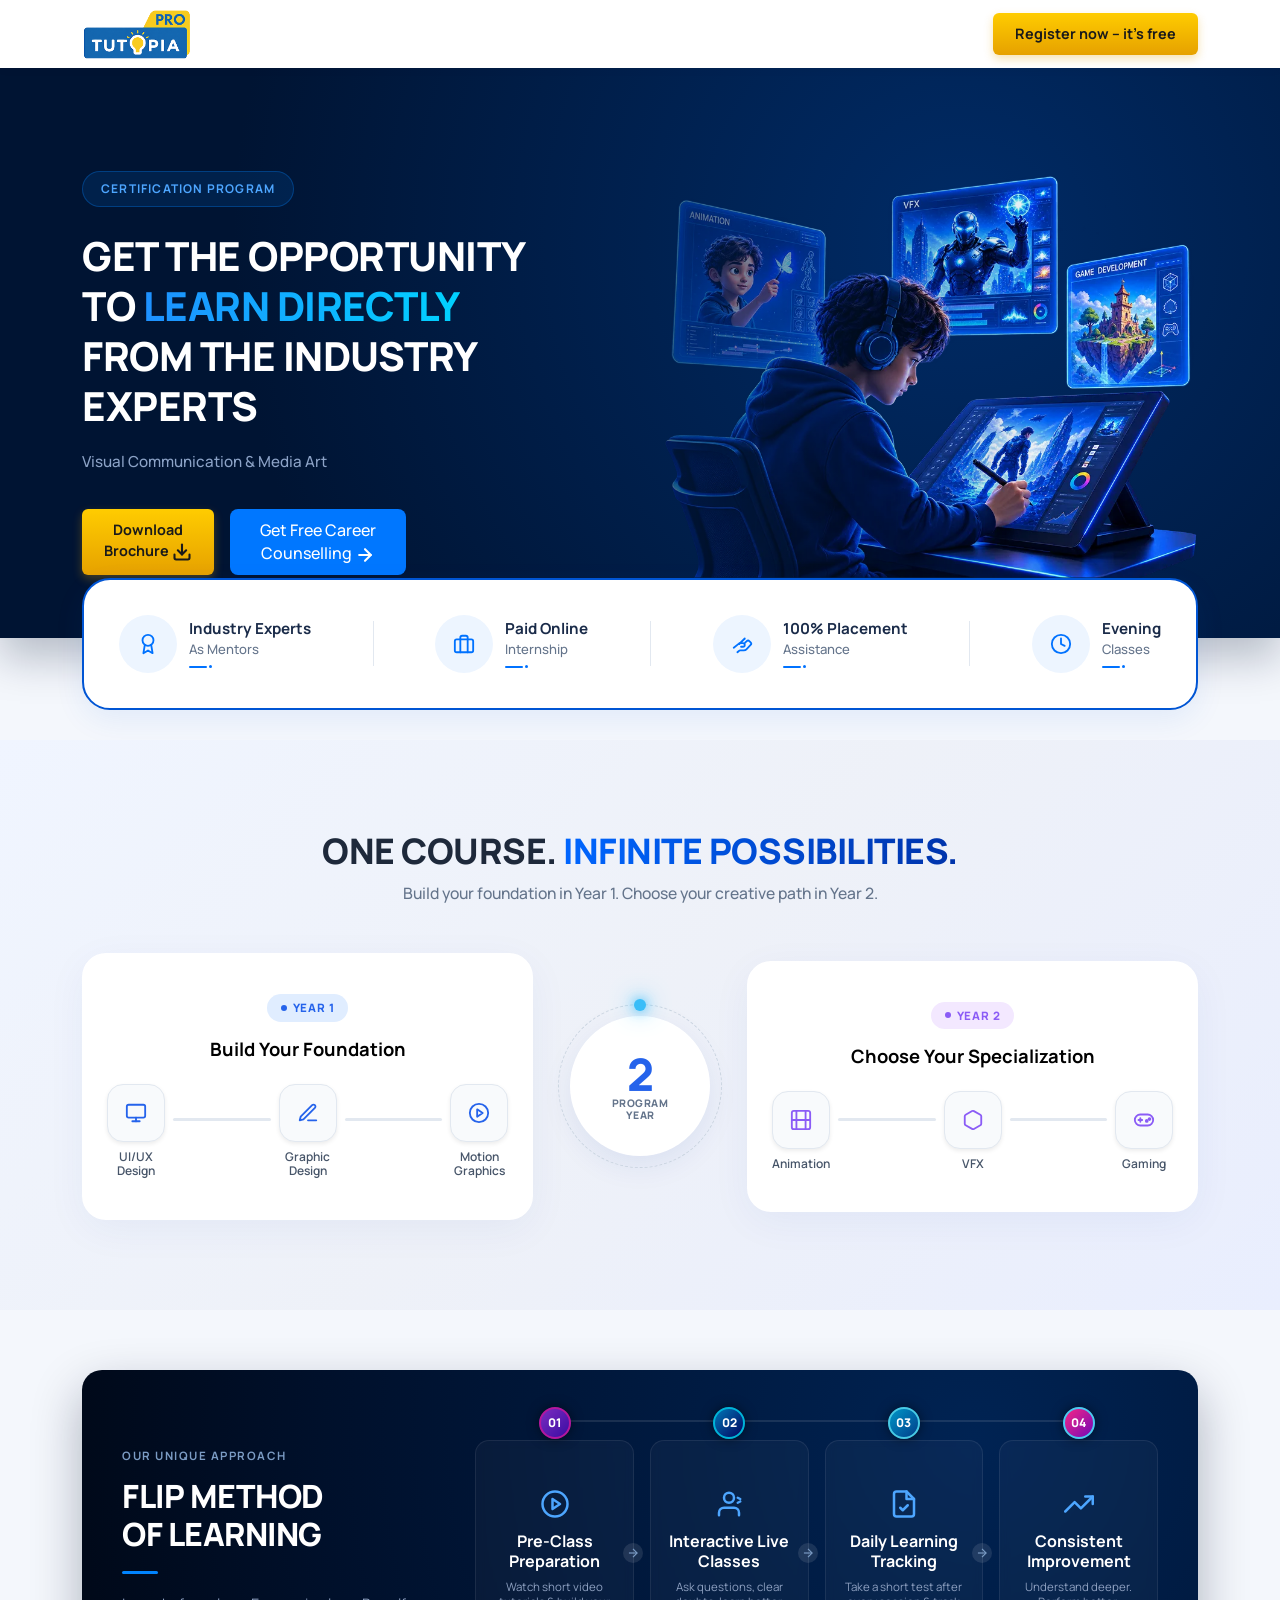
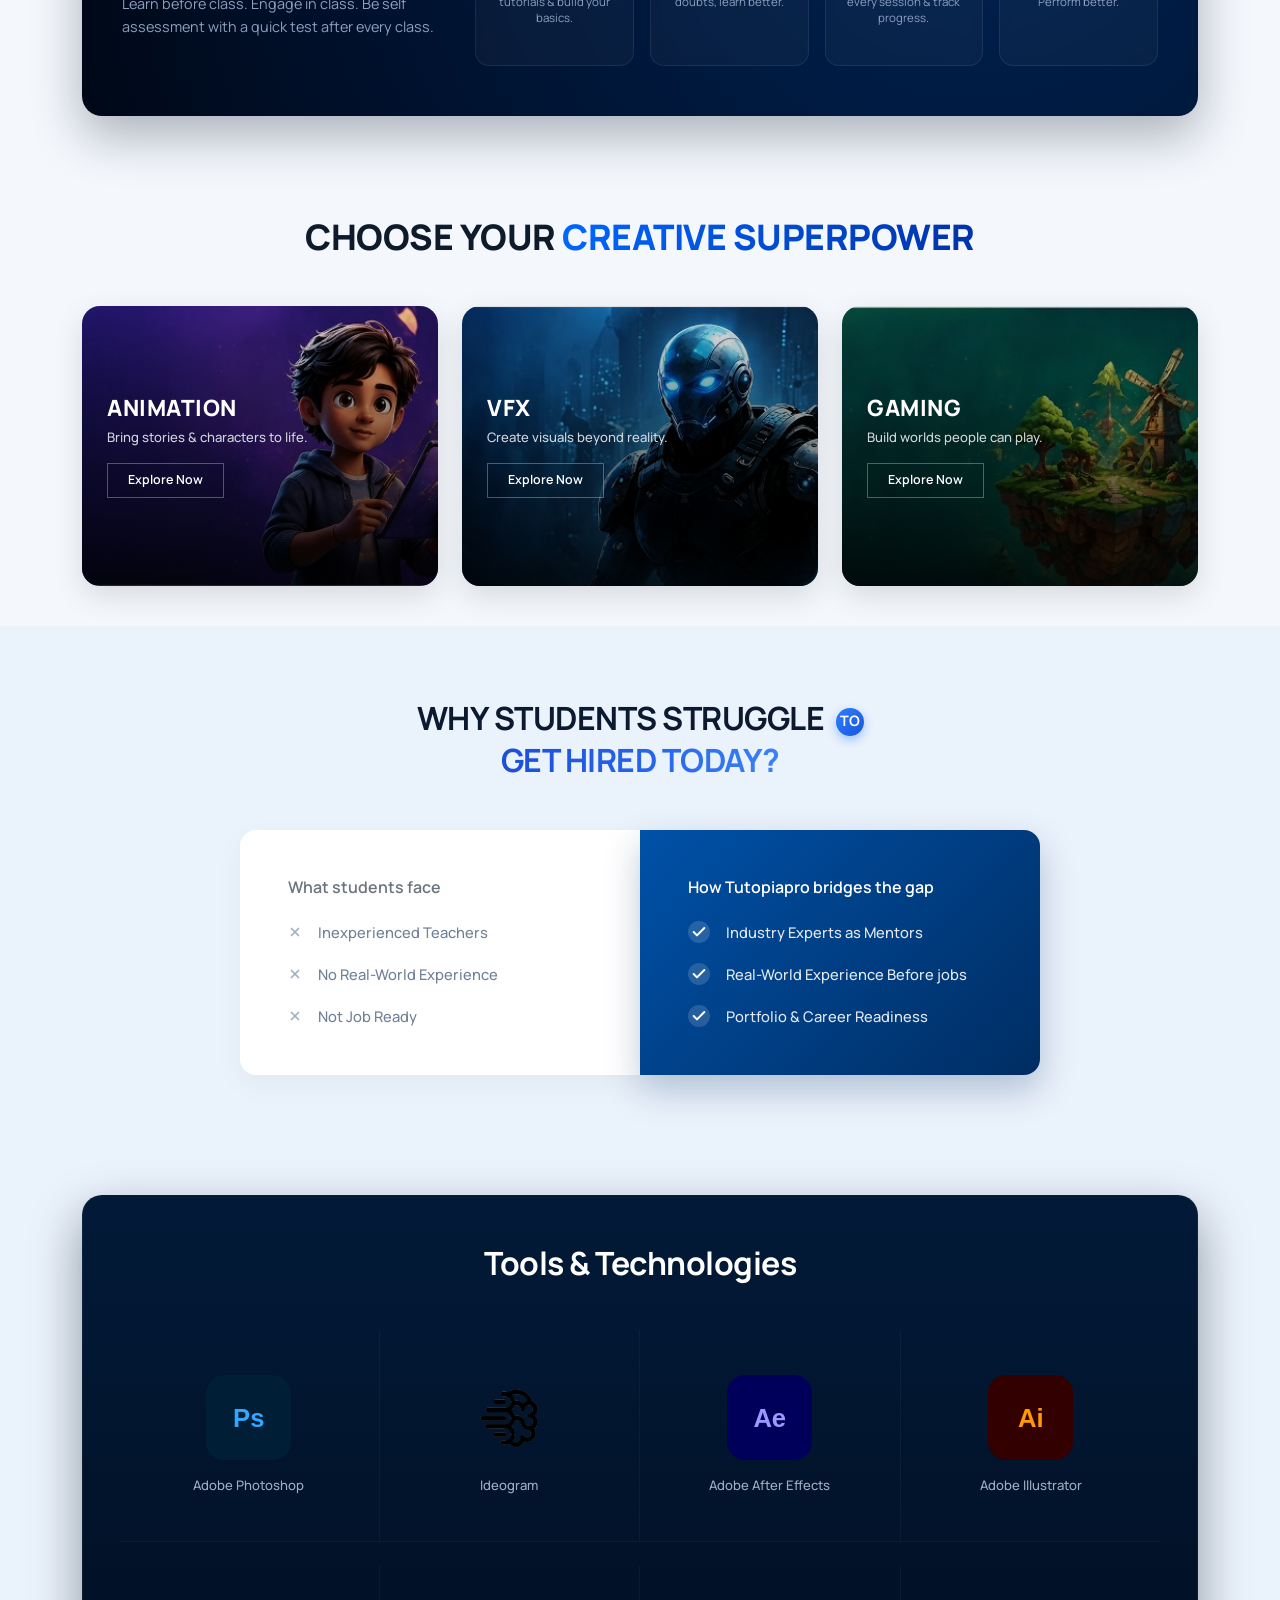
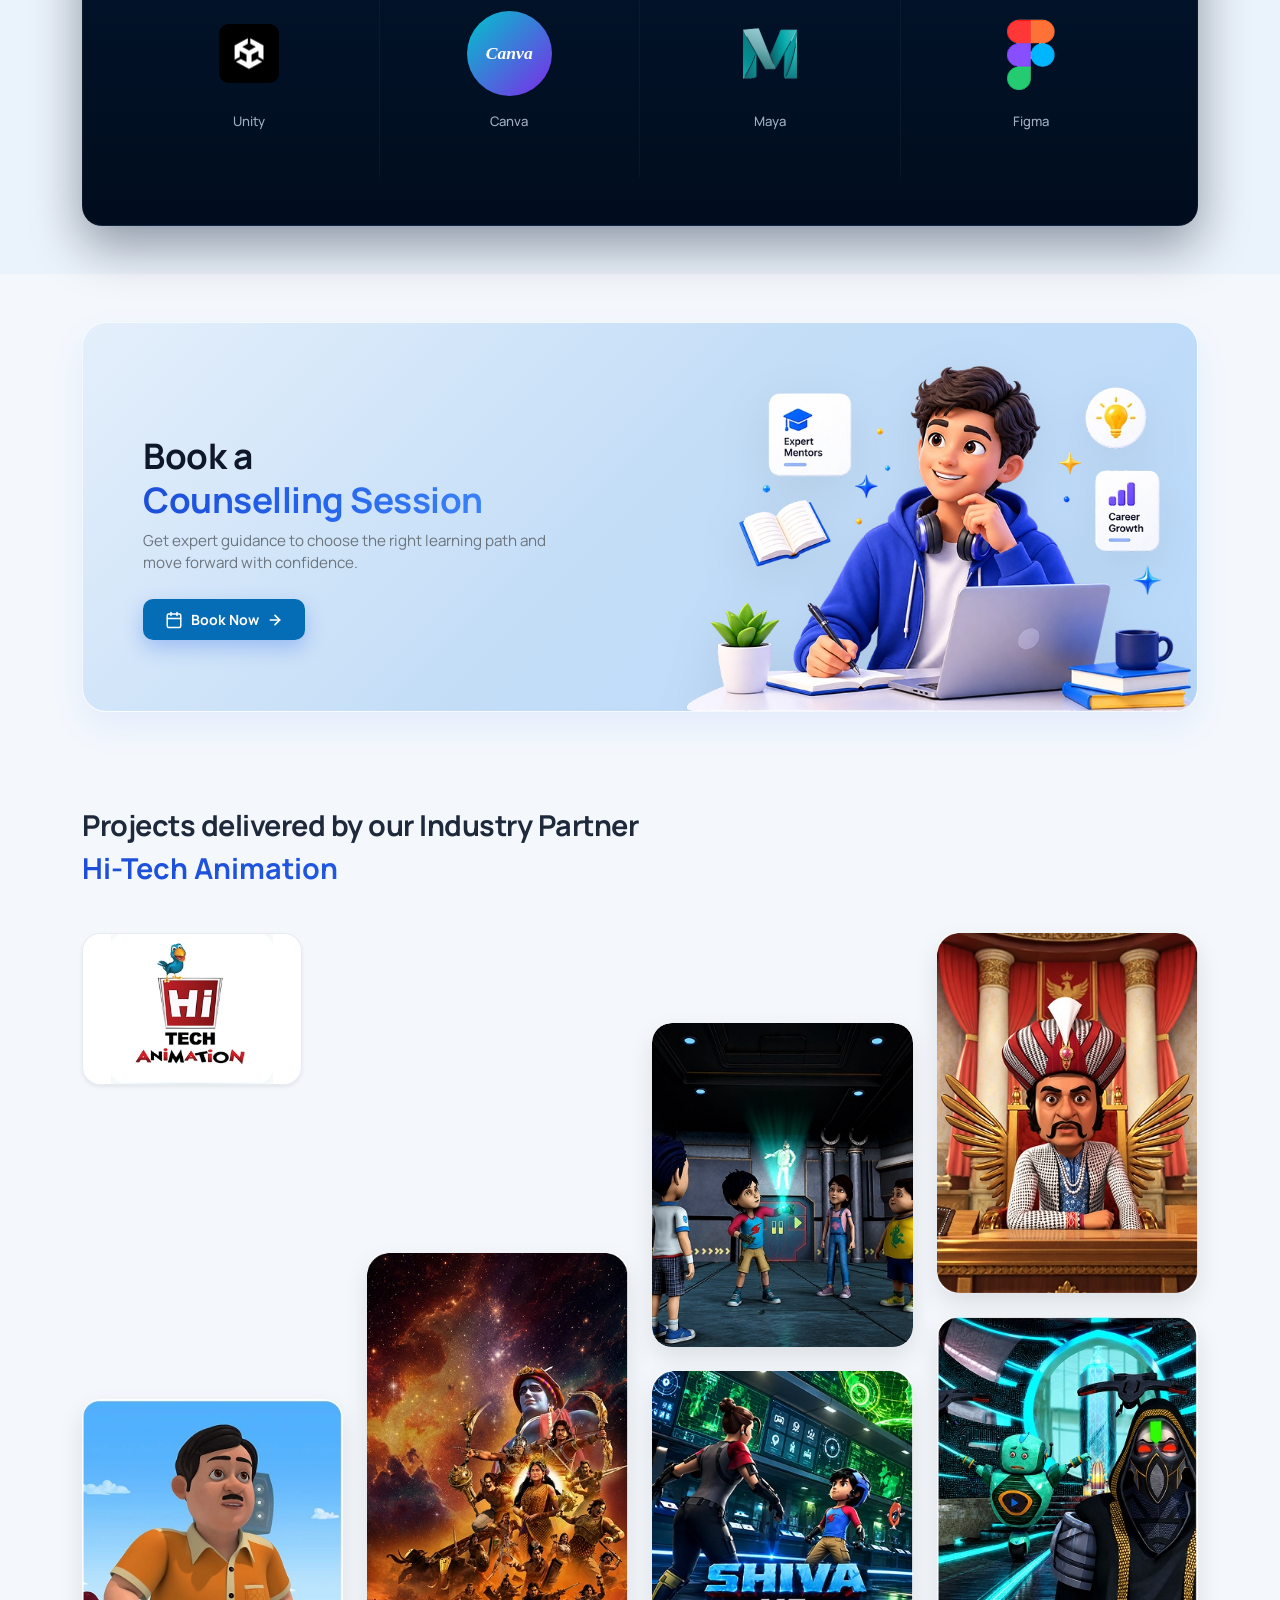
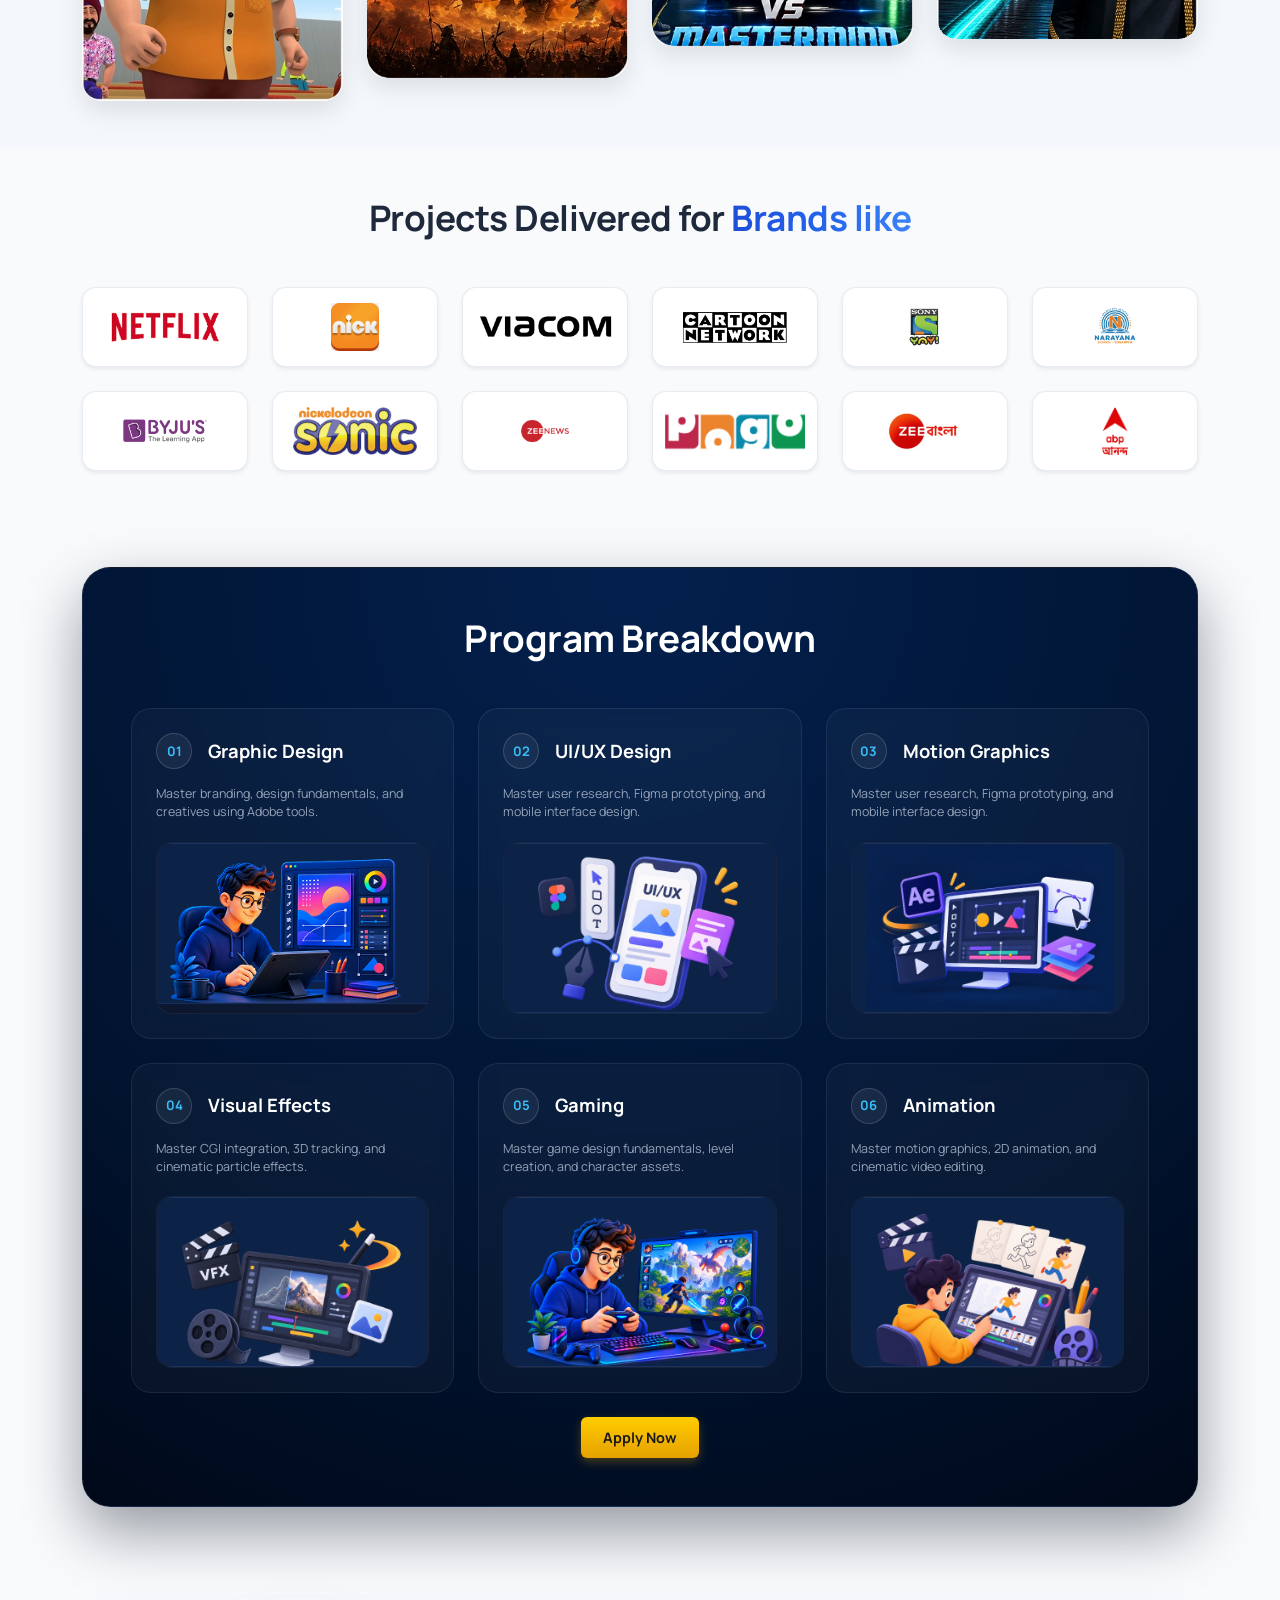
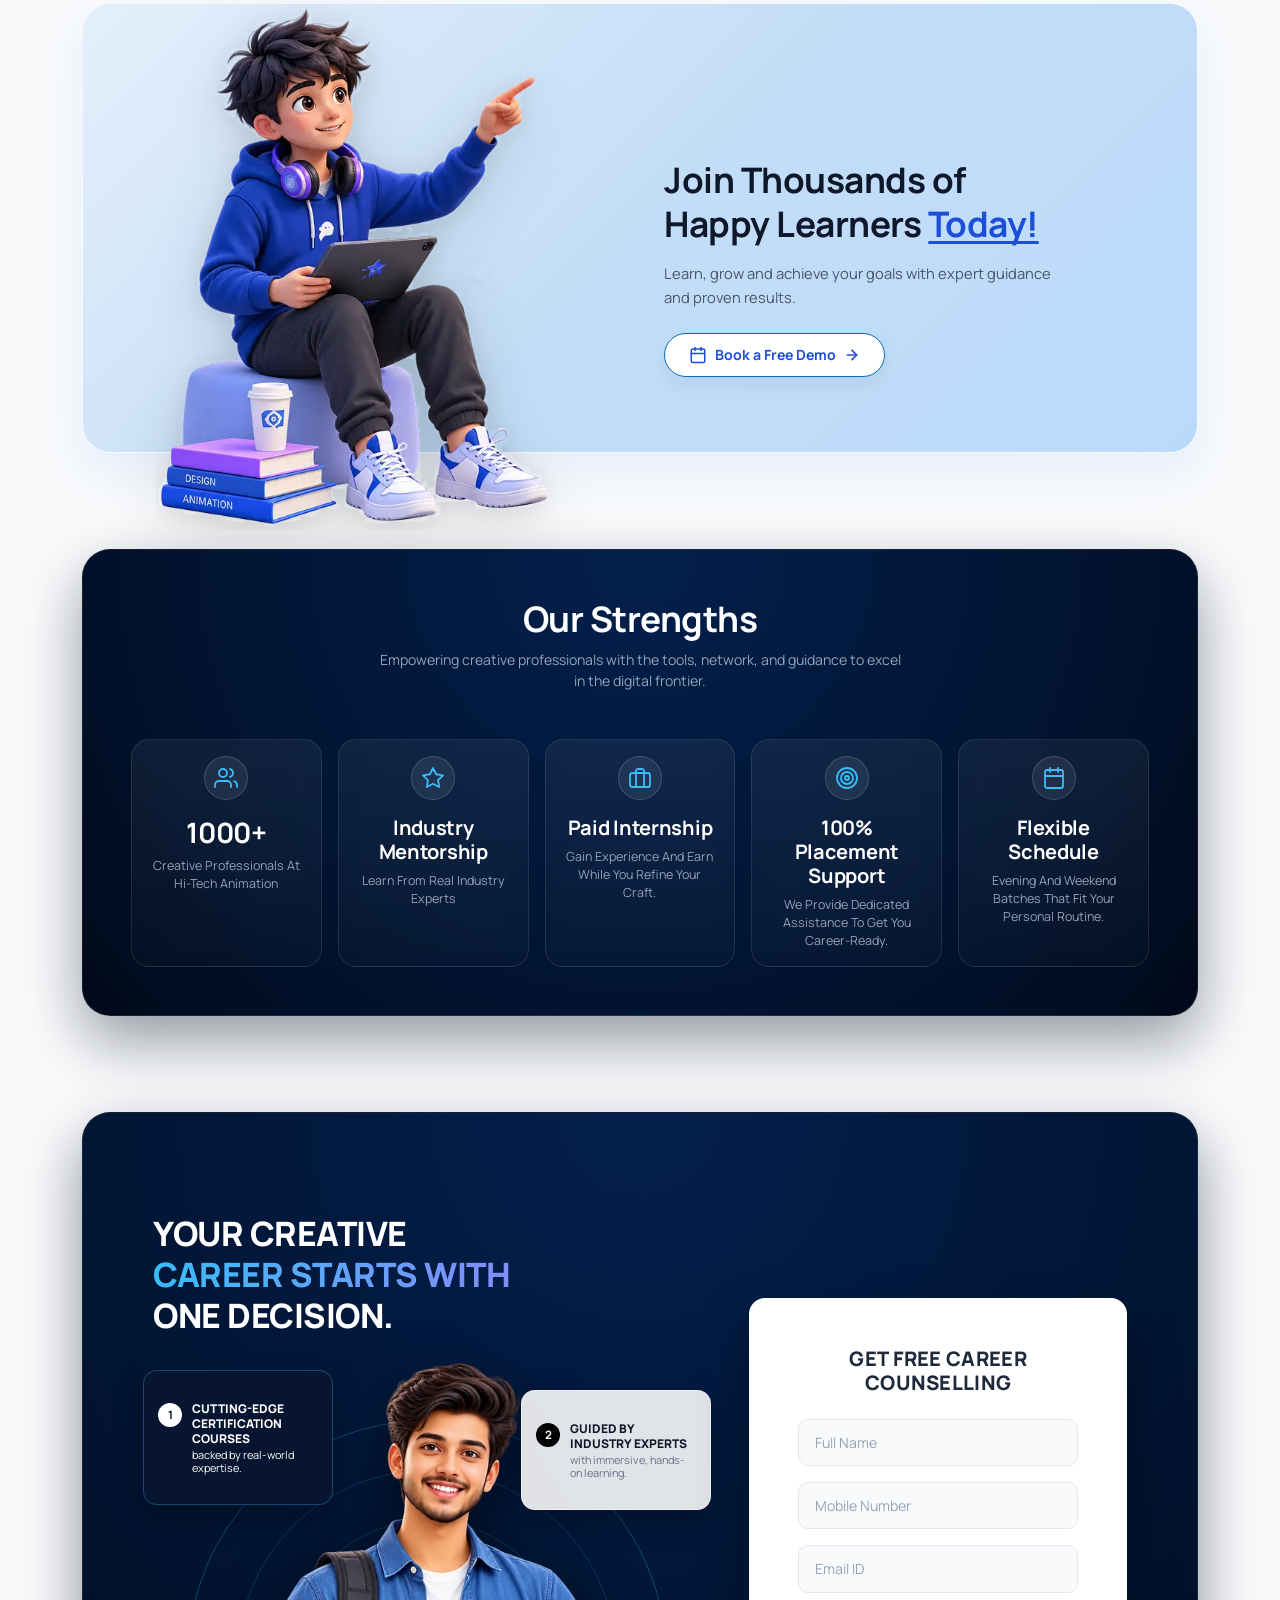
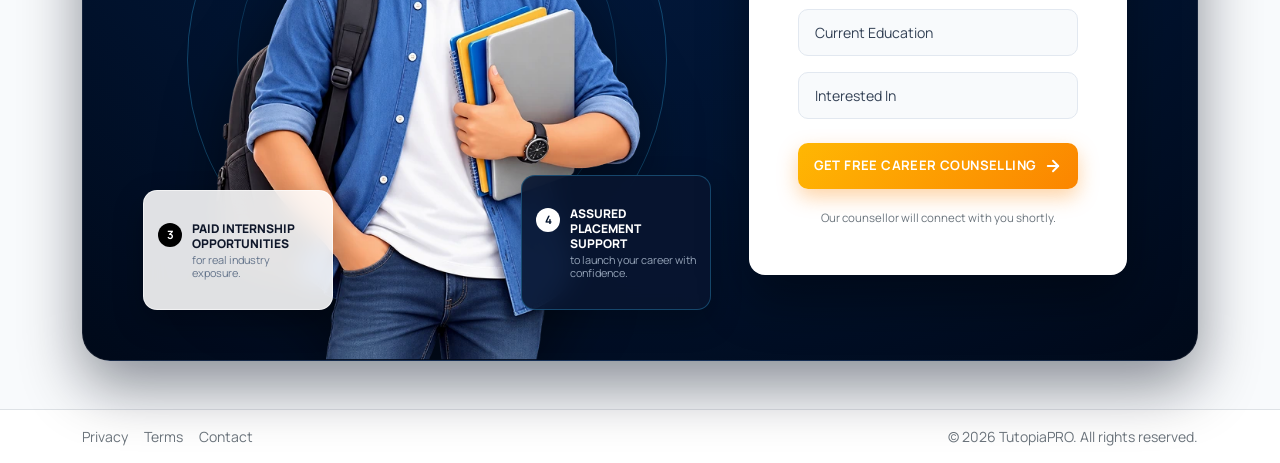
==== commit f73d5c04: "hii" ====
--- a/index.html
+++ b/index.html
@@ -1377,25 +1377,25 @@
                 Get Free Career Counselling
               </h3>
 
-              <form action="#" method="POST" class="d-flex flex-column gap-3">
+              <form action="#" method="POST" class="enquiryForm  d-flex flex-column gap-3">
                 <!-- Full Name -->
                 <div class="form-floating-custom">
-                  <input type="text" class="form-control aesthetic-input" placeholder="Full Name" required>
+                  <input type="text" class="form-control aesthetic-input" placeholder="Full Name" name="name" required>
                 </div>
 
                 <!-- Mobile Number -->
                 <div class="form-floating-custom">
-                  <input type="tel" class="form-control aesthetic-input" placeholder="Mobile Number" required>
+                  <input type="tel" class="form-control aesthetic-input" placeholder="Mobile Number" name="phone" required>
                 </div>
 
                 <!-- Email ID -->
                 <div class="form-floating-custom">
-                  <input type="email" class="form-control aesthetic-input" placeholder="Email ID" required>
+                  <input type="email" class="form-control aesthetic-input" placeholder="Email ID" name="email" required>
                 </div>
 
                 <!-- Current Education Dropdown -->
                 <div class="form-floating-custom">
-                  <select class="form-select aesthetic-select" required>
+                  <select class="form-select aesthetic-select" name="qualification" required>
                     <option value="" selected disabled>Current Education</option>
                     <option value="10th">10th Standard</option>
                     <option value="12th">12th Standard</option>
@@ -1406,7 +1406,7 @@
 
                 <!-- Interested In Dropdown -->
                 <div class="form-floating-custom">
-                  <select class="form-select aesthetic-select" required>
+                  <select class="form-select aesthetic-select" name="course" required>
                     <option value="" selected disabled>Interested In</option>
                     <option value="graphic-design">Graphic Design</option>
                     <option value="ui-ux">UI/UX Design</option>
